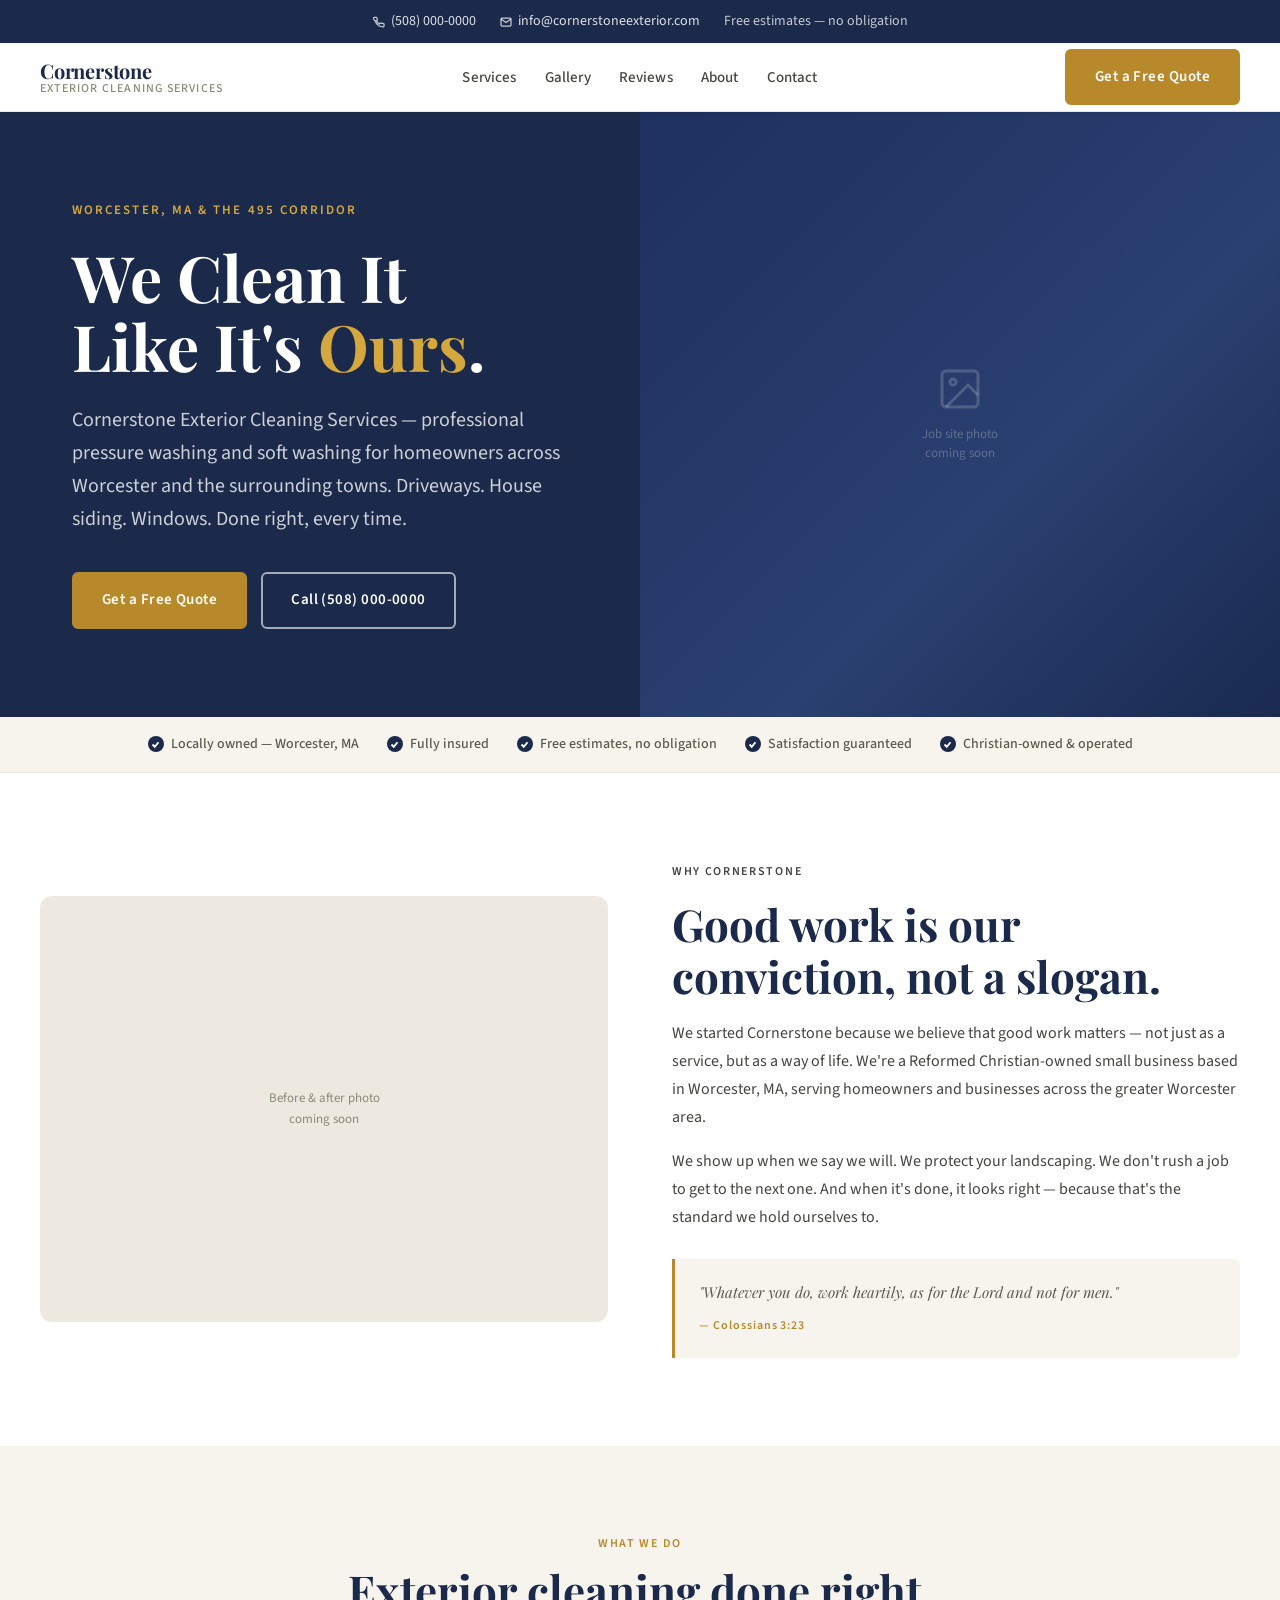
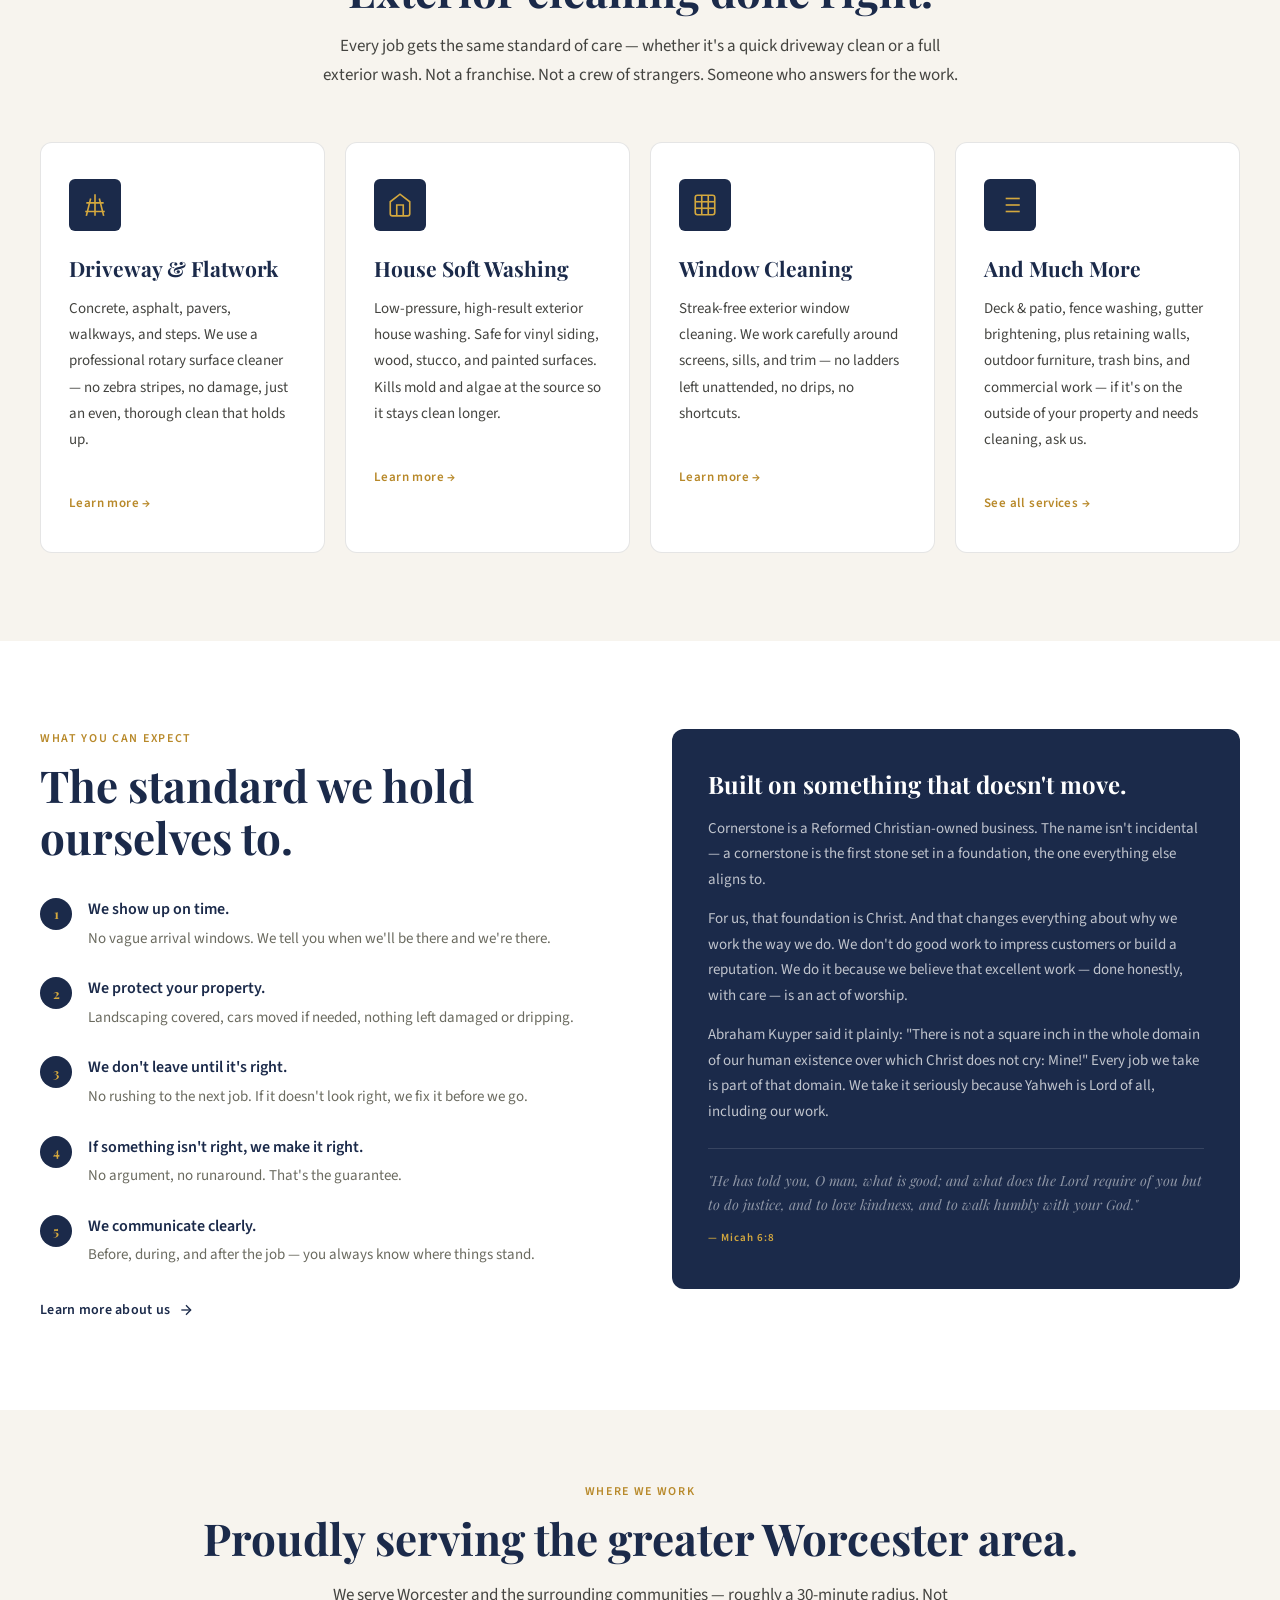
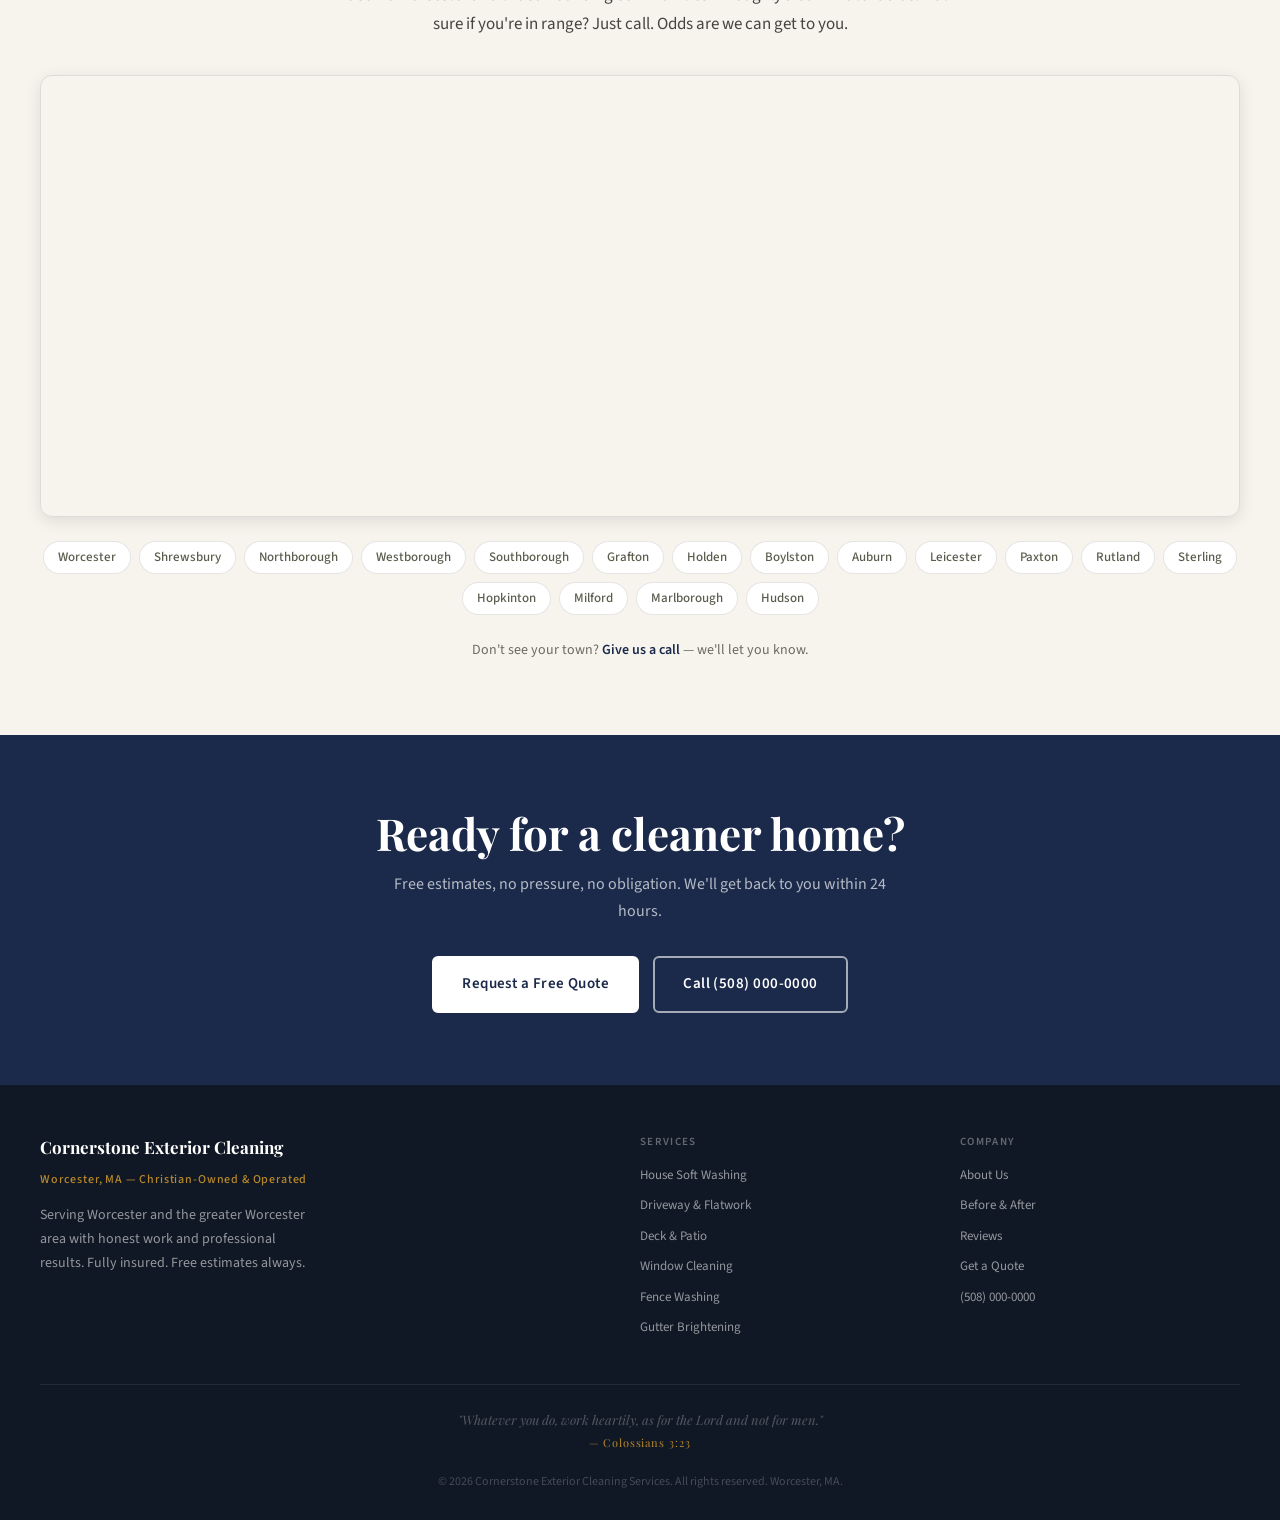
==== index.html @ 43bcd24e "Initial state" ====
<!DOCTYPE html>
<html lang="en">
<head>
  <meta charset="UTF-8" />
  <meta name="viewport" content="width=device-width, initial-scale=1.0" />
  <meta name="description" content="Cornerstone Exterior Cleaning Services — Professional pressure washing and soft washing in Worcester, MA and the greater Worcester area. Driveways, house siding, windows. Christian-owned. Free estimates." />
  <meta name="keywords" content="pressure washing Worcester MA, soft washing Shrewsbury, driveway cleaning Northborough, house washing Westborough, exterior cleaning Grafton, window washing Worcester" />
  <title>Cornerstone Exterior Cleaning Services | Worcester, MA</title>

  <link rel="preconnect" href="https://fonts.googleapis.com" />
  <link rel="preconnect" href="https://fonts.gstatic.com" crossorigin />
  <link href="https://fonts.googleapis.com/css2?family=Playfair+Display:wght@600;700&family=Source+Sans+3:wght@400;500;600&display=swap" rel="stylesheet" />

  <link rel="stylesheet" href="styles.css" />
</head>
<body>

  <!-- TOPBAR -->
  <div class="topbar">
    <div class="container">
      <div class="topbar-inner">
        <span>
          <svg width="12" height="12" viewBox="0 0 24 24" fill="none" stroke="currentColor" stroke-width="2.5" aria-hidden="true"><path d="M22 16.92v3a2 2 0 01-2.18 2 19.79 19.79 0 01-8.63-3.07A19.5 19.5 0 013.95 9.5 19.79 19.79 0 01.87 4.85 2 2 0 012.85 2.68l3-.02a2 2 0 012 1.72c.12.96.36 1.9.71 2.81a2 2 0 01-.45 2.11L6.91 9.5a16 16 0 006.29 6.29l1.18-1.18a2 2 0 012.11-.45c.91.35 1.85.59 2.81.71A2 2 0 0122 16.92z"/></svg>
          <a href="tel:+15080000000">(508) 000-0000</a>
        </span>
        <span>
          <svg width="12" height="12" viewBox="0 0 24 24" fill="none" stroke="currentColor" stroke-width="2.5" aria-hidden="true"><path d="M4 4h16c1.1 0 2 .9 2 2v12c0 1.1-.9 2-2 2H4c-1.1 0-2-.9-2-2V6c0-1.1.9-2 2-2z"/><polyline points="22,6 12,13 2,6"/></svg>
          <a href="mailto:info@cornerstoneexterior.com">info@cornerstoneexterior.com</a>
        </span>
        <span>Free estimates — no obligation</span>
      </div>
    </div>
  </div>

  <!-- NAV -->
  <nav aria-label="Main navigation">
    <div class="container">
      <div class="nav-inner">
        <a href="index.html" class="nav-logo" aria-label="Cornerstone Exterior Cleaning Services — Home">
          <span class="nav-logo-name">Cornerstone</span>
          <span class="nav-logo-sub">Exterior Cleaning Services</span>
        </a>
        <ul class="nav-links">
          <li><a href="services.html">Services</a></li>
          <li><a href="gallery.html">Gallery</a></li>
          <li><a href="testimonials.html">Reviews</a></li>
          <li><a href="about.html">About</a></li>
          <li><a href="contact.html">Contact</a></li>
        </ul>
        <a href="contact.html" class="btn btn-primary nav-cta">Get a Free Quote</a>
        <button class="hamburger" id="hamburger" aria-label="Open menu" aria-expanded="false">
          <span></span><span></span><span></span>
        </button>
      </div>
    </div>
    <div class="mobile-menu" id="mobileMenu" role="navigation" aria-label="Mobile menu">
      <a href="services.html">Services</a>
      <a href="gallery.html">Gallery</a>
      <a href="testimonials.html">Reviews</a>
      <a href="about.html">About</a>
      <a href="contact.html">Contact</a>
      <a href="contact.html" class="btn btn-primary">Get a Free Quote</a>
    </div>
  </nav>

  <!-- HERO -->
  <section class="hero" aria-label="Hero">
    <div class="hero-inner">

      <!-- LEFT: text -->
      <div class="hero-left">
        <div class="hero-content">
          <p class="hero-eyebrow">Worcester, MA &amp; the 495 Corridor</p>
          <h1 class="hero-title">
            We Clean It<br>Like It's <em>Ours</em>.
          </h1>
          <p class="hero-sub">
            Cornerstone Exterior Cleaning Services — professional pressure washing
            and soft washing for homeowners across Worcester and the surrounding towns.
            Driveways. House siding. Windows. Done right, every time.
          </p>
          <div class="hero-buttons">
            <a href="contact.html" class="btn btn-primary">Get a Free Quote</a>
            <a href="tel:+15080000000" class="btn btn-outline">Call (508) 000-0000</a>
          </div>
        </div>
      </div>

      <!-- RIGHT: photo placeholder -->
      <!-- TO ADD YOUR PHOTO: replace the div below with:
           <div class="hero-right">
             <img src="images/hero-driveway.jpg" alt="Clean driveway after pressure washing"
                  style="width:100%;height:100%;object-fit:cover;display:block;" />
           </div>
      -->
      <div class="hero-right" aria-hidden="true">
        <div class="hero-image-placeholder">
          <svg viewBox="0 0 24 24" aria-hidden="true">
            <rect x="3" y="3" width="18" height="18" rx="2"/>
            <circle cx="8.5" cy="8.5" r="1.5"/>
            <polyline points="21,15 16,10 5,21"/>
          </svg>
          <p>Job site photo<br>coming soon</p>
        </div>
      </div>

    </div>
  </section>

  <!-- TRUST BAR -->
  <div class="trust-bar" role="complementary" aria-label="Trust indicators">
    <div class="container">
      <ul class="trust-items" style="list-style:none;">
        <li class="trust-item">
          <span class="trust-check" aria-hidden="true"><svg viewBox="0 0 12 12"><polyline points="2,6 5,9 10,3"/></svg></span>
          Locally owned — Worcester, MA
        </li>
        <li class="trust-item">
          <span class="trust-check" aria-hidden="true"><svg viewBox="0 0 12 12"><polyline points="2,6 5,9 10,3"/></svg></span>
          Fully insured
        </li>
        <li class="trust-item">
          <span class="trust-check" aria-hidden="true"><svg viewBox="0 0 12 12"><polyline points="2,6 5,9 10,3"/></svg></span>
          Free estimates, no obligation
        </li>
        <li class="trust-item">
          <span class="trust-check" aria-hidden="true"><svg viewBox="0 0 12 12"><polyline points="2,6 5,9 10,3"/></svg></span>
          Satisfaction guaranteed
        </li>
        <li class="trust-item">
          <span class="trust-check" aria-hidden="true"><svg viewBox="0 0 12 12"><polyline points="2,6 5,9 10,3"/></svg></span>
          Christian-owned &amp; operated
        </li>
      </ul>
    </div>
  </div>

  <!-- INTRO -->
  <section class="intro" aria-labelledby="intro-heading">
    <div class="container">
      <div class="intro-grid">
        <div class="intro-image" aria-hidden="true">
          <p class="intro-image-placeholder">Before &amp; after photo<br>coming soon</p>
        </div>
        <div class="intro-text">
          <p class="section-label">Why Cornerstone</p>
          <h2 class="section-title" id="intro-heading">Good work is our conviction, not a slogan.</h2>
          <p>We started Cornerstone because we believe that good work matters — not just as a service, but as a way of life. We're a Reformed Christian-owned small business based in Worcester, MA, serving homeowners and businesses across the greater Worcester area.</p>
          <p>We show up when we say we will. We protect your landscaping. We don't rush a job to get to the next one. And when it's done, it looks right — because that's the standard we hold ourselves to.</p>
          <div class="intro-quote">
            <p>"Whatever you do, work heartily, as for the Lord and not for men."</p>
            <cite>— Colossians 3:23</cite>
          </div>
        </div>
      </div>
    </div>
  </section>

  <!-- SERVICES -->
  <section class="services" id="services" aria-labelledby="services-heading">
    <div class="container">
      <div class="services-header">
        <p class="section-label">What We Do</p>
        <h2 class="section-title" id="services-heading">Exterior cleaning done right.</h2>
        <p class="section-body">Every job gets the same standard of care — whether it's a quick driveway clean or a full exterior wash. Not a franchise. Not a crew of strangers. Someone who answers for the work.</p>
      </div>
      <div class="services-grid">

        <article class="service-card">
          <div class="service-icon" aria-hidden="true">
            <svg viewBox="0 0 24 24"><path d="M12 2L12 22M8 6l-4 16M16 6l4 16M4 10h16M3 18h18"/></svg>
          </div>
          <h3 class="service-name">Driveway &amp; Flatwork</h3>
          <p class="service-desc">Concrete, asphalt, pavers, walkways, and steps. We use a professional rotary surface cleaner — no zebra stripes, no damage, just an even, thorough clean that holds up.</p>
          <a href="services.html#flatwork" style="display:inline-block;margin-top:16px;font-size:13px;font-weight:600;color:var(--gold);letter-spacing:0.03em;">Learn more →</a>
        </article>

        <article class="service-card">
          <div class="service-icon" aria-hidden="true">
            <svg viewBox="0 0 24 24"><path d="M3 9l9-7 9 7v11a2 2 0 01-2 2H5a2 2 0 01-2-2z"/><polyline points="9,22 9,12 15,12 15,22"/></svg>
          </div>
          <h3 class="service-name">House Soft Washing</h3>
          <p class="service-desc">Low-pressure, high-result exterior house washing. Safe for vinyl siding, wood, stucco, and painted surfaces. Kills mold and algae at the source so it stays clean longer.</p>
          <a href="services.html#softwash" style="display:inline-block;margin-top:16px;font-size:13px;font-weight:600;color:var(--gold);letter-spacing:0.03em;">Learn more →</a>
        </article>

        <article class="service-card">
          <div class="service-icon" aria-hidden="true">
            <svg viewBox="0 0 24 24"><rect x="3" y="3" width="18" height="18" rx="2"/><line x1="3" y1="9" x2="21" y2="9"/><line x1="3" y1="15" x2="21" y2="15"/><line x1="9" y1="3" x2="9" y2="21"/><line x1="15" y1="3" x2="15" y2="21"/></svg>
          </div>
          <h3 class="service-name">Window Cleaning</h3>
          <p class="service-desc">Streak-free exterior window cleaning. We work carefully around screens, sills, and trim — no ladders left unattended, no drips, no shortcuts.</p>
          <a href="services.html#windows" style="display:inline-block;margin-top:16px;font-size:13px;font-weight:600;color:var(--gold);letter-spacing:0.03em;">Learn more →</a>
        </article>

        <article class="service-card">
          <div class="service-icon" aria-hidden="true">
            <svg viewBox="0 0 24 24"><line x1="8" y1="6" x2="21" y2="6"/><line x1="8" y1="12" x2="21" y2="12"/><line x1="8" y1="18" x2="21" y2="18"/><line x1="3" y1="6" x2="3.01" y2="6"/><line x1="3" y1="12" x2="3.01" y2="12"/><line x1="3" y1="18" x2="3.01" y2="18"/></svg>
          </div>
          <h3 class="service-name">And Much More</h3>
          <p class="service-desc">Deck &amp; patio, fence washing, gutter brightening, plus retaining walls, outdoor furniture, trash bins, and commercial work — if it's on the outside of your property and needs cleaning, ask us.</p>
          <a href="services.html" style="display:inline-block;margin-top:16px;font-size:13px;font-weight:600;color:var(--gold);letter-spacing:0.03em;">See all services →</a>
        </article>

      </div>
    </div>
  </section>

  <!-- WHY US -->
  <section class="why" aria-labelledby="why-heading">
    <div class="container">
      <div class="why-grid">
        <div>
          <p class="section-label">What You Can Expect</p>
          <h2 class="section-title" id="why-heading">The standard we hold ourselves to.</h2>
          <div class="why-points">
            <div class="why-point">
              <div class="why-num" aria-hidden="true">1</div>
              <div>
                <p class="why-point-title">We show up on time.</p>
                <p class="why-point-body">No vague arrival windows. We tell you when we'll be there and we're there.</p>
              </div>
            </div>
            <div class="why-point">
              <div class="why-num" aria-hidden="true">2</div>
              <div>
                <p class="why-point-title">We protect your property.</p>
                <p class="why-point-body">Landscaping covered, cars moved if needed, nothing left damaged or dripping.</p>
              </div>
            </div>
            <div class="why-point">
              <div class="why-num" aria-hidden="true">3</div>
              <div>
                <p class="why-point-title">We don't leave until it's right.</p>
                <p class="why-point-body">No rushing to the next job. If it doesn't look right, we fix it before we go.</p>
              </div>
            </div>
            <div class="why-point">
              <div class="why-num" aria-hidden="true">4</div>
              <div>
                <p class="why-point-title">If something isn't right, we make it right.</p>
                <p class="why-point-body">No argument, no runaround. That's the guarantee.</p>
              </div>
            </div>
            <div class="why-point">
              <div class="why-num" aria-hidden="true">5</div>
              <div>
                <p class="why-point-title">We communicate clearly.</p>
                <p class="why-point-body">Before, during, and after the job — you always know where things stand.</p>
              </div>
            </div>
          </div>
          <div class="why-cta">
            <a href="about.html">
              Learn more about us
              <svg viewBox="0 0 24 24" aria-hidden="true"><line x1="5" y1="12" x2="19" y2="12"/><polyline points="12 5 19 12 12 19"/></svg>
            </a>
          </div>
        </div>
        <div class="why-statement" role="complementary" aria-label="Our faith and values">
          <h3 class="why-statement-title">Built on something that doesn't move.</h3>
          <p>Cornerstone is a Reformed Christian-owned business. The name isn't incidental — a cornerstone is the first stone set in a foundation, the one everything else aligns to.</p>
          <p>For us, that foundation is Christ. And that changes everything about why we work the way we do. We don't do good work to impress customers or build a reputation. We do it because we believe that excellent work — done honestly, with care — is an act of worship.</p>
          <p>Abraham Kuyper said it plainly: "There is not a square inch in the whole domain of our human existence over which Christ does not cry: Mine!" Every job we take is part of that domain. We take it seriously because Yahweh is Lord of all, including our work.</p>
          <div class="why-statement-verse">
            <p>"He has told you, O man, what is good; and what does the Lord require of you but to do justice, and to love kindness, and to walk humbly with your God."</p>
            <cite>— Micah 6:8</cite>
          </div>
        </div>
      </div>
    </div>
  </section>

  <!-- SERVICE AREA -->
  <section class="area" aria-labelledby="area-heading">
    <div class="container">
      <p class="section-label">Where We Work</p>
      <h2 class="section-title" id="area-heading">Proudly serving the greater Worcester area.</h2>
      <p class="section-body" style="margin:0 auto 28px;text-align:center;">
        We serve Worcester and the surrounding communities — roughly a 30-minute radius.
        Not sure if you're in range? Just call. Odds are we can get to you.
      </p>

      <div class="area-map-wrap">
        <iframe
          title="Cornerstone Exterior Cleaning — Service Area"
          src="https://www.google.com/maps/embed?pb=!1m18!1m12!1m3!1d188442.23530491864!2d-71.97867!3d42.2700!2m3!1f0!2f0!3f0!3m2!1i1024!2i768!4f13.1!3m3!1m2!1s0x89e406b8e069c3c9%3A0x4044cbe29da3fa3e!2sWorcester%2C%20MA!5e0!3m2!1sen!2sus!4v1"
          allowfullscreen=""
          loading="lazy"
          referrerpolicy="no-referrer-when-downgrade"
          aria-label="Map showing Cornerstone service area around Worcester, MA">
        </iframe>
      </div>

      <div class="area-towns" role="list" aria-label="Towns served">
        <span class="area-town-pill" role="listitem">Worcester</span>
        <span class="area-town-pill" role="listitem">Shrewsbury</span>
        <span class="area-town-pill" role="listitem">Northborough</span>
        <span class="area-town-pill" role="listitem">Westborough</span>
        <span class="area-town-pill" role="listitem">Southborough</span>
        <span class="area-town-pill" role="listitem">Grafton</span>
        <span class="area-town-pill" role="listitem">Holden</span>
        <span class="area-town-pill" role="listitem">Boylston</span>
        <span class="area-town-pill" role="listitem">Auburn</span>
        <span class="area-town-pill" role="listitem">Leicester</span>
        <span class="area-town-pill" role="listitem">Paxton</span>
        <span class="area-town-pill" role="listitem">Rutland</span>
        <span class="area-town-pill" role="listitem">Sterling</span>
        <span class="area-town-pill" role="listitem">Hopkinton</span>
        <span class="area-town-pill" role="listitem">Milford</span>
        <span class="area-town-pill" role="listitem">Marlborough</span>
        <span class="area-town-pill" role="listitem">Hudson</span>
      </div>

      <p style="text-align:center;margin-top:24px;font-size:14px;color:var(--text-muted);">
        Don't see your town? <a href="tel:+15080000000" style="color:var(--navy);font-weight:600;">Give us a call</a> — we'll let you know.
      </p>
    </div>
  </section>

  <!-- CTA BANNER -->
  <section class="cta-banner" aria-labelledby="cta-heading">
    <div class="container">
      <div class="cta-inner">
        <h2 class="section-title" id="cta-heading">Ready for a cleaner home?</h2>
        <p>Free estimates, no pressure, no obligation. We'll get back to you within 24 hours.</p>
        <div class="cta-buttons">
          <a href="contact.html" class="btn btn-white">Request a Free Quote</a>
          <a href="tel:+15080000000" class="btn btn-outline">Call (508) 000-0000</a>
        </div>
      </div>
    </div>
  </section>

  <!-- FOOTER -->
  <footer>
    <div class="container">
      <div class="footer-grid">
        <div class="footer-brand">
          <p class="footer-brand-name">Cornerstone Exterior Cleaning</p>
          <p class="footer-brand-tagline">Worcester, MA — Christian-Owned &amp; Operated</p>
          <p>Serving Worcester and the greater Worcester area with honest work and professional results. Fully insured. Free estimates always.</p>
        </div>
        <div class="footer-col">
          <h4>Services</h4>
          <a href="services.html#softwash">House Soft Washing</a>
          <a href="services.html#flatwork">Driveway &amp; Flatwork</a>
          <a href="services.html#deckpatio">Deck &amp; Patio</a>
          <a href="services.html#windows">Window Cleaning</a>
          <a href="services.html#fences">Fence Washing</a>
          <a href="services.html#gutters">Gutter Brightening</a>
        </div>
        <div class="footer-col">
          <h4>Company</h4>
          <a href="about.html">About Us</a>
          <a href="gallery.html">Before &amp; After</a>
          <a href="testimonials.html">Reviews</a>
          <a href="contact.html">Get a Quote</a>
          <a href="tel:+15080000000">(508) 000-0000</a>
        </div>
      </div>
      <div class="footer-verse">
        "Whatever you do, work heartily, as for the Lord and not for men."
        <cite>— Colossians 3:23</cite>
      </div>
      <p class="footer-bottom">© 2026 Cornerstone Exterior Cleaning Services. All rights reserved. Worcester, MA.</p>
    </div>
  </footer>

  <script>
    const hamburger = document.getElementById('hamburger');
    const mobileMenu = document.getElementById('mobileMenu');
    hamburger.addEventListener('click', () => {
      const isOpen = mobileMenu.classList.toggle('open');
      hamburger.setAttribute('aria-expanded', isOpen);
    });
    document.querySelectorAll('.mobile-menu a').forEach(link => {
      link.addEventListener('click', () => {
        mobileMenu.classList.remove('open');
        hamburger.setAttribute('aria-expanded', 'false');
      });
    });
  </script>

</body>
</html>
---- styles.css ----
*, *::before, *::after { box-sizing: border-box; margin: 0; padding: 0; }

    :root {
      --navy:       #1B2A4A;
      --navy-light: #243559;
      --stone:      #5C5C4E;
      --stone-light:#8A8A78;
      --cream:      #F7F4EE;
      --cream-dark: #EDE9E0;
      --gold:       #B8892A;
      --gold-light: #D4A83E;
      --white:      #FFFFFF;
      --text-dark:  #1A1A1A;
      --text-mid:   #444440;
      --text-muted: #6B6B60;
      --border:     rgba(0,0,0,0.10);
      --radius:     6px;
      --radius-lg:  12px;
      --shadow-sm:  0 1px 3px rgba(0,0,0,0.08);
      --shadow-md:  0 4px 16px rgba(0,0,0,0.10);
      --font-display: 'Playfair Display', Georgia, serif;
      --font-body:    'Source Sans 3', system-ui, sans-serif;
    }

    html { scroll-behavior: smooth; }

    body {
      font-family: var(--font-body);
      font-size: 16px;
      line-height: 1.65;
      color: var(--text-dark);
      background: var(--white);
    }

    img { display: block; max-width: 100%; }
    a { color: inherit; text-decoration: none; }

    /* ── UTILITY ─────────────────────────────────── */
    .container {
      width: 100%;
      max-width: 1280px;
      margin: 0 auto;
      padding: 0 40px;
    }

    .btn {
      display: inline-block;
      padding: 14px 28px;
      font-family: var(--font-body);
      font-size: 15px;
      font-weight: 600;
      letter-spacing: 0.03em;
      border-radius: var(--radius);
      cursor: pointer;
      transition: background 0.2s, color 0.2s, transform 0.15s;
      border: 2px solid transparent;
      text-align: center;
    }
    .btn:active { transform: scale(0.98); }

    .btn-primary {
      background: var(--gold);
      color: var(--white);
      border-color: var(--gold);
    }
    .btn-primary:hover { background: var(--gold-light); border-color: var(--gold-light); }

    .btn-outline {
      background: transparent;
      color: var(--white);
      border-color: rgba(255,255,255,0.6);
    }
    .btn-outline:hover { background: rgba(255,255,255,0.12); border-color: var(--white); }

    .section-label {
      font-size: 12px;
      font-weight: 600;
      letter-spacing: 0.14em;
      text-transform: uppercase;
      color: var(--gold);
      margin-bottom: 10px;
    }

    .section-title {
      font-family: var(--font-display);
      font-size: clamp(30px, 4vw, 44px);
      font-weight: 700;
      color: var(--navy);
      line-height: 1.2;
      margin-bottom: 16px;
    }

    .section-body {
      font-size: 17px;
      color: var(--text-mid);
      line-height: 1.7;
      max-width: 640px;
    }

    /* ── TOPBAR ──────────────────────────────────── */
    .topbar {
      background: var(--navy);
      color: rgba(255,255,255,0.75);
      font-size: 14px;
      padding: 10px 0;
      text-align: center;
    }
    .topbar a { color: rgba(255,255,255,0.85); }
    .topbar a:hover { color: var(--white); }
    .topbar-inner {
      display: flex;
      justify-content: center;
      gap: 24px;
      flex-wrap: wrap;
      align-items: center;
    }
    .topbar-inner span { display: flex; align-items: center; gap: 6px; }

    /* ── NAV ─────────────────────────────────────── */
    nav {
      position: sticky;
      top: 0;
      z-index: 100;
      background: var(--white);
      border-bottom: 1px solid var(--border);
      box-shadow: var(--shadow-sm);
    }
    .nav-inner {
      display: flex;
      align-items: center;
      justify-content: space-between;
      height: 68px;
    }
    .nav-logo {
      display: flex;
      flex-direction: column;
      line-height: 1.1;
    }
    .nav-logo-name {
      font-family: var(--font-display);
      font-size: 20px;
      font-weight: 700;
      color: var(--navy);
      letter-spacing: -0.01em;
    }
    .nav-logo-sub {
      font-size: 12px;
      letter-spacing: 0.10em;
      text-transform: uppercase;
      color: var(--stone-light);
      font-weight: 500;
    }
    .nav-links {
      display: flex;
      align-items: center;
      gap: 28px;
      list-style: none;
    }
    .nav-links a {
      font-size: 15px;
      font-weight: 500;
      color: var(--text-mid);
      transition: color 0.15s;
      letter-spacing: 0.01em;
    }
    .nav-links a:hover { color: var(--navy); }
    .nav-cta { margin-left: 8px; }

    .hamburger {
      display: none;
      flex-direction: column;
      gap: 5px;
      background: none;
      border: none;
      cursor: pointer;
      padding: 4px;
    }
    .hamburger span {
      display: block;
      width: 24px;
      height: 2px;
      background: var(--navy);
      border-radius: 2px;
      transition: all 0.25s;
    }

    .mobile-menu {
      display: none;
      flex-direction: column;
      background: var(--white);
      border-top: 1px solid var(--border);
      padding: 16px 24px 20px;
      gap: 2px;
    }
    .mobile-menu a {
      font-size: 15px;
      font-weight: 500;
      color: var(--text-mid);
      padding: 10px 0;
      border-bottom: 1px solid var(--cream-dark);
    }
    .mobile-menu a:last-child { border-bottom: none; }
    .mobile-menu .btn { margin-top: 12px; width: 100%; }
    .mobile-menu.open { display: flex; }

    /* ── HERO ────────────────────────────────────── */
    .hero {
      background: var(--navy);
      overflow: hidden;
    }

    .hero-inner {
      display: grid;
      grid-template-columns: 1fr 1fr;
      min-height: 560px;
      align-items: stretch;
    }

    /* Left column — text pushed toward the center split,
       max-width caps line length so it doesn't sprawl */
    .hero-left {
      display: flex;
      align-items: center;
      justify-content: flex-end;
    }

    .hero-content {
      width: 100%;
      max-width: 560px;
      padding: 72px 48px 72px 24px;
    }

    .hero-eyebrow {
      font-size: 13px;
      font-weight: 600;
      letter-spacing: 0.16em;
      text-transform: uppercase;
      color: var(--gold-light);
      margin-bottom: 20px;
    }

    .hero-title {
      font-family: var(--font-display);
      font-size: clamp(40px, 5vw, 72px);
      font-weight: 700;
      color: var(--white);
      line-height: 1.08;
      margin-bottom: 24px;
    }

    .hero-title em {
      font-style: normal;
      color: var(--gold-light);
    }

    .hero-sub {
      font-size: clamp(16px, 1.8vw, 20px);
      color: rgba(255,255,255,0.78);
      line-height: 1.65;
      max-width: 520px;
      margin-bottom: 36px;
    }

    .hero-buttons {
      display: flex;
      gap: 14px;
      flex-wrap: wrap;
    }

    /* RIGHT SIDE — photo placeholder */
    .hero-right {
      position: relative;
      overflow: hidden;
      background: #1e3060;
      /* swap for a real photo by replacing background with an <img> tag */
    }

    .hero-image-placeholder {
      position: absolute;
      inset: 0;
      display: flex;
      flex-direction: column;
      align-items: center;
      justify-content: center;
      gap: 12px;
      background: linear-gradient(135deg, #1e3060 0%, #2a4070 60%, #1a2a50 100%);
      background-image:
        linear-gradient(135deg, #1e3060 0%, #2a4070 60%, #1a2a50 100%),
        repeating-linear-gradient(
          45deg,
          rgba(255,255,255,0.012) 0px,
          rgba(255,255,255,0.012) 1px,
          transparent 1px,
          transparent 50px
        );
    }

    .hero-image-placeholder svg {
      width: 48px;
      height: 48px;
      stroke: rgba(255,255,255,0.18);
      stroke-width: 1.5;
      fill: none;
    }

    .hero-image-placeholder p {
      font-size: 13px;
      color: rgba(255,255,255,0.25);
      text-align: center;
      line-height: 1.5;
    }

    /* TO ADD YOUR PHOTO — replace .hero-right contents with:
       <img src="images/hero-driveway.jpg" alt="Clean driveway after pressure washing"
            style="width:100%;height:100%;object-fit:cover;display:block;" />
    */

    /* ── TRUST BAR ───────────────────────────────── */
    .trust-bar {
      background: var(--cream);
      border-bottom: 1px solid var(--cream-dark);
      padding: 16px 0;
    }
    .trust-items {
      display: flex;
      justify-content: center;
      flex-wrap: wrap;
      gap: 8px 28px;
    }
    .trust-item {
      display: flex;
      align-items: center;
      gap: 7px;
      font-size: 14px;
      font-weight: 500;
      color: var(--stone);
    }
    .trust-check {
      width: 16px;
      height: 16px;
      background: var(--navy);
      border-radius: 50%;
      display: flex;
      align-items: center;
      justify-content: center;
      flex-shrink: 0;
    }
    .trust-check svg {
      width: 9px;
      height: 9px;
      stroke: var(--white);
      stroke-width: 2.5;
      fill: none;
    }

    /* ── INTRO ───────────────────────────────────── */
    .intro {
      padding: 88px 0;
      background: var(--white);
    }
    .intro-grid {
      display: grid;
      grid-template-columns: 1fr 1fr;
      gap: 64px;
      align-items: center;
    }
    .intro-image {
      background: var(--cream-dark);
      border-radius: var(--radius-lg);
      aspect-ratio: 4/3;
      overflow: hidden;
      display: flex;
      align-items: center;
      justify-content: center;
    }
    .intro-image-placeholder {
      color: var(--stone-light);
      font-size: 13px;
      text-align: center;
      padding: 24px;
    }
    .intro-text p {
      color: var(--text-mid);
      line-height: 1.75;
      margin-bottom: 16px;
    }
    .intro-text p:last-child { margin-bottom: 0; }
    .intro-quote {
      margin-top: 28px;
      padding: 20px 24px;
      background: var(--cream);
      border-left: 3px solid var(--gold);
      border-radius: 0 var(--radius) var(--radius) 0;
    }
    .intro-quote p {
      font-family: var(--font-display);
      font-size: 15px;
      font-style: italic;
      color: var(--stone);
      margin-bottom: 6px !important;
    }
    .intro-quote cite {
      font-size: 12px;
      font-style: normal;
      letter-spacing: 0.08em;
      color: var(--gold);
      font-weight: 600;
    }

    /* ── SERVICES ────────────────────────────────── */
    .services {
      padding: 88px 0;
      background: var(--cream);
    }
    .services-header {
      text-align: center;
      margin-bottom: 52px;
    }
    .services-header .section-body {
      margin: 0 auto;
      text-align: center;
    }
    .services-grid {
      display: grid;
      grid-template-columns: repeat(4, 1fr);
      gap: 20px;
    }
    .service-card {
      background: var(--white);
      border-radius: var(--radius-lg);
      padding: 36px 28px;
      border: 1px solid var(--border);
      transition: box-shadow 0.2s, transform 0.2s;
    }
    .service-card:hover {
      box-shadow: var(--shadow-md);
      transform: translateY(-3px);
    }
    .service-icon {
      width: 52px;
      height: 52px;
      background: var(--navy);
      border-radius: var(--radius);
      display: flex;
      align-items: center;
      justify-content: center;
      margin-bottom: 20px;
    }
    .service-icon svg {
      width: 26px;
      height: 26px;
      stroke: var(--gold-light);
      stroke-width: 1.5;
      fill: none;
    }
    .service-name {
      font-family: var(--font-display);
      font-size: 21px;
      font-weight: 700;
      color: var(--navy);
      margin-bottom: 10px;
    }
    .service-desc {
      font-size: 15px;
      color: var(--text-muted);
      line-height: 1.7;
    }

    /* ── WHY US ──────────────────────────────────── */
    .why {
      padding: 88px 0;
      background: var(--white);
    }
    .why-grid {
      display: grid;
      grid-template-columns: 1fr 1fr;
      gap: 64px;
      align-items: start;
    }
    .why-points {
      display: flex;
      flex-direction: column;
      gap: 24px;
      margin-top: 32px;
    }
    .why-point {
      display: flex;
      gap: 16px;
      align-items: flex-start;
    }
    .why-num {
      flex-shrink: 0;
      width: 32px;
      height: 32px;
      background: var(--navy);
      color: var(--gold-light);
      border-radius: 50%;
      display: flex;
      align-items: center;
      justify-content: center;
      font-size: 13px;
      font-weight: 700;
      font-family: var(--font-display);
      margin-top: 2px;
    }
    .why-point-title {
      font-weight: 600;
      color: var(--navy);
      margin-bottom: 4px;
      font-size: 16px;
    }
    .why-point-body {
      font-size: 15px;
      color: var(--text-muted);
      line-height: 1.65;
    }
    .why-statement {
      background: var(--navy);
      border-radius: var(--radius-lg);
      padding: 40px 36px;
      color: var(--white);
    }
    .why-statement-title {
      font-family: var(--font-display);
      font-size: 24px;
      font-weight: 700;
      color: var(--white);
      margin-bottom: 16px;
      line-height: 1.3;
    }
    .why-statement p {
      font-size: 15px;
      color: rgba(255,255,255,0.72);
      line-height: 1.7;
      margin-bottom: 14px;
    }
    .why-statement p:last-child { margin-bottom: 0; }
    .why-statement-verse {
      margin-top: 24px;
      padding-top: 20px;
      border-top: 1px solid rgba(255,255,255,0.12);
    }
    .why-statement-verse p {
      font-family: var(--font-display);
      font-style: italic;
      font-size: 14px;
      color: rgba(255,255,255,0.50);
      margin-bottom: 6px;
    }
    .why-statement-verse cite {
      font-size: 11px;
      letter-spacing: 0.09em;
      font-style: normal;
      color: var(--gold-light);
      font-weight: 600;
    }

    /* ── SERVICE AREA ────────────────────────────── */
    .area {
      padding: 72px 0;
      background: var(--cream);
      text-align: center;
    }
    .area-map-wrap {
      margin-top: 36px;
      border-radius: var(--radius-lg);
      overflow: hidden;
      box-shadow: var(--shadow-md);
      border: 1px solid var(--border);
      line-height: 0; /* removes gap below iframe */
    }
    .area-map-wrap iframe {
      width: 100%;
      height: 440px;
      border: none;
      display: block;
    }
    .area-towns {
      margin-top: 24px;
      display: flex;
      flex-wrap: wrap;
      gap: 8px;
      justify-content: center;
    }
    .area-town-pill {
      background: var(--white);
      border: 1px solid var(--border);
      border-radius: 20px;
      padding: 5px 14px;
      font-size: 13px;
      color: var(--stone);
      font-weight: 500;
    }

    /* ── CTA BANNER ──────────────────────────────── */
    .cta-banner {
      background: var(--navy);
      padding: 72px 0;
    }
    .cta-inner {
      text-align: center;
    }
    .cta-inner .section-title { color: var(--white); margin-bottom: 12px; }
    .cta-inner p {
      color: rgba(255,255,255,0.68);
      font-size: 16px;
      margin-bottom: 32px;
      max-width: 520px;
      margin-left: auto;
      margin-right: auto;
    }
    .cta-buttons {
      display: flex;
      gap: 14px;
      justify-content: center;
      flex-wrap: wrap;
    }
    .btn-white {
      background: var(--white);
      color: var(--navy);
      border-color: var(--white);
      font-weight: 600;
    }
    .btn-white:hover { background: var(--cream); border-color: var(--cream); }
    .btn-navy { background: var(--navy); color: var(--white); border-color: var(--navy); }
    .btn-navy:hover { background: var(--navy-light); border-color: var(--navy-light); }

    /* ── FOOTER ──────────────────────────────────── */
    footer {
      background: #111825;
      color: rgba(255,255,255,0.55);
      padding: 48px 0 28px;
      font-size: 14px;
    }
    .footer-grid {
      display: grid;
      grid-template-columns: 2fr 1fr 1fr;
      gap: 40px;
      padding-bottom: 36px;
      border-bottom: 1px solid rgba(255,255,255,0.08);
    }
    .footer-brand-name {
      font-family: var(--font-display);
      font-size: 17px;
      font-weight: 700;
      color: var(--white);
      margin-bottom: 8px;
    }
    .footer-brand-tagline {
      font-size: 12px;
      letter-spacing: 0.07em;
      color: var(--gold);
      font-weight: 500;
      margin-bottom: 14px;
    }
    .footer-brand p {
      line-height: 1.7;
      max-width: 280px;
    }
    .footer-col h4 {
      font-size: 11px;
      letter-spacing: 0.12em;
      text-transform: uppercase;
      color: rgba(255,255,255,0.35);
      font-weight: 600;
      margin-bottom: 14px;
    }
    .footer-col a {
      display: block;
      color: rgba(255,255,255,0.55);
      margin-bottom: 9px;
      font-size: 13px;
      transition: color 0.15s;
    }
    .footer-col a:hover { color: var(--white); }
    .footer-verse {
      text-align: center;
      padding-top: 24px;
      font-family: var(--font-display);
      font-style: italic;
      color: rgba(255,255,255,0.28);
      font-size: 13px;
    }
    .footer-verse cite {
      display: block;
      font-style: normal;
      font-size: 11px;
      letter-spacing: 0.09em;
      color: var(--gold);
      margin-top: 4px;
    }
    .footer-bottom {
      margin-top: 20px;
      text-align: center;
      font-size: 12px;
      color: rgba(255,255,255,0.22);
    }

    /* ── RESPONSIVE ──────────────────────────────── */

    /* ── Large desktop (1200px+) ── */
    @media (min-width: 1200px) {
      .hero-content { padding: 88px 64px 88px 32px; max-width: 600px; }
    }

    /* ── Small desktop / tablet landscape (1024px and below) ── */
    @media (max-width: 1024px) {
      .hero-inner { grid-template-columns: 55% 45%; }
      .hero-content { padding: 64px 40px 64px 20px; }

      /* Reduce heavy section padding slightly */
      .intro, .services, .why { padding: 72px 0; }
      .area, .cta-banner { padding: 60px 0; }

      /* Why grid gap tightens */
      .why-grid { gap: 48px; }
    }

    /* ── Tablet portrait (900px and below) ── */
    @media (max-width: 900px) {
      /* Hero stacks */
      .hero-inner {
        grid-template-columns: 1fr;
        min-height: auto;
      }
      .hero-left {
        order: 1;
        justify-content: flex-start;
      }
      .hero-content {
        padding: 56px 24px 40px;
        max-width: 100%;
      }
      .hero-right {
        order: 2;
        height: 260px;
        min-height: unset;
      }

      /* Section padding steps down */
      .intro, .services, .why { padding: 60px 0; }
      .area, .cta-banner { padding: 52px 0; }
      footer { padding: 40px 0 24px; }

      /* Grids collapse to single column */
      .intro-grid { grid-template-columns: 1fr; gap: 32px; }
      .why-grid   { grid-template-columns: 1fr; gap: 32px; }

      /* Services go 2-col */
      .services-grid { grid-template-columns: 1fr 1fr; gap: 16px; }
      .service-card  { padding: 28px 22px; }

      /* Footer 2-col */
      .footer-grid { grid-template-columns: 1fr 1fr; gap: 28px; }
      .footer-brand p { max-width: 100%; }

      /* Why statement flows naturally stacked */
      .why-statement { padding: 32px 28px; }
    }

    /* ── Mobile (640px and below) ── */
    @media (max-width: 640px) {
      /* Nav collapses to hamburger */
      .nav-links, .nav-cta { display: none; }
      .hamburger { display: flex; }

      /* Topbar compresses */
      .topbar-inner { gap: 10px; font-size: 13px; }

      /* Hero */
      .hero-right { height: 200px; }
      .hero-title { font-size: clamp(30px, 8vw, 42px); }
      .hero-buttons { flex-direction: column; }
      .hero-buttons .btn { width: 100%; text-align: center; }

      /* Trust bar — stack to 2 per row */
      .trust-items { gap: 8px 16px; }
      .trust-item  { font-size: 12px; }

      /* Section padding tight on mobile */
      .intro, .services, .why { padding: 48px 0; }
      .area, .cta-banner { padding: 44px 0; }
      footer { padding: 36px 0 20px; }

      /* Intro image hidden (no photo yet, saves space) */
      .intro-image { display: none; }

      /* Services single column */
      .services-grid { grid-template-columns: 1fr; gap: 14px; }
      .service-card  { padding: 24px 20px; }
      .services-header { margin-bottom: 36px; }

      /* Why section */
      .why-points { gap: 20px; margin-top: 24px; }
      .why-statement { padding: 28px 22px; }
      .why-statement-title { font-size: 20px; }

      /* Area map shorter on mobile */
      .area-map-wrap iframe { height: 280px; }
      .area-town-pill { font-size: 12px; padding: 4px 12px; }

      /* CTA */
      .cta-buttons { flex-direction: column; align-items: center; }
      .cta-buttons .btn { width: 100%; max-width: 320px; text-align: center; }

      /* Footer single column */
      .footer-grid { grid-template-columns: 1fr; gap: 28px; }
      .footer-brand p { max-width: 100%; }
      .footer-grid .footer-col:last-child { padding-bottom: 0; }
    }

    /* ── Small mobile (400px and below) ── */
    @media (max-width: 400px) {
      .container { padding: 0 16px; }
      .hero-content { padding: 44px 16px 32px; }
      .hero-title { font-size: 30px; }
      .btn { padding: 12px 20px; font-size: 14px; }
      .topbar-inner span:last-child { display: none; }
    }

    /* ════════════════════════════════════════════════
       SHARED — interior page components
       ════════════════════════════════════════════════ */

    /* Active nav state */
    .nav-links a.active { color: var(--navy); font-weight: 600; border-bottom: 2px solid var(--gold); padding-bottom: 3px; }

    /* ── PAGE HEADER (interior pages) ── */
    .page-header {
      background: var(--navy);
      padding: 76px 0 64px;
      position: relative;
      overflow: hidden;
    }
    .page-header::after {
      content: '';
      position: absolute;
      bottom: 0; left: 0; right: 0;
      height: 3px;
      background: linear-gradient(90deg, var(--gold) 0%, var(--gold-light) 50%, var(--gold) 100%);
    }
    .page-header-eyebrow { font-size: 11px; font-weight: 600; letter-spacing: 0.16em; text-transform: uppercase; color: var(--gold-light); margin-bottom: 14px; }
    .page-header h1 { font-family: var(--font-display); font-size: clamp(30px, 4.5vw, 46px); font-weight: 700; color: var(--white); line-height: 1.14; margin-bottom: 18px; max-width: 680px; }
    .page-header p { font-size: 17px; color: rgba(255,255,255,0.72); line-height: 1.7; max-width: 600px; }

    /* ── BREADCRUMB ── */
    .breadcrumb { background: var(--cream); border-bottom: 1px solid var(--cream-dark); padding: 11px 0; }
    .breadcrumb-inner { display: flex; align-items: center; gap: 8px; font-size: 13px; color: var(--text-muted); }
    .breadcrumb-inner a { color: var(--navy); font-weight: 500; }
    .breadcrumb-inner a:hover { color: var(--gold); }
    .breadcrumb-sep { color: var(--stone-light); }

    /* ── "ABOUT ME" LINK under What You Can Expect ── */
    .why-cta { margin-top: 28px; }
    .why-cta a {
      display: inline-flex; align-items: center; gap: 8px;
      font-size: 14px; font-weight: 600; color: var(--navy);
      letter-spacing: 0.02em; transition: gap 0.2s, color 0.2s;
    }
    .why-cta a:hover { gap: 12px; color: var(--gold); }
    .why-cta svg { width: 16px; height: 16px; stroke: currentColor; stroke-width: 2; fill: none; }

    /* ── SERVICE BLOCKS (services page) ── */
    .services-list { padding: 80px 0; }
    .service-block {
      display: grid;
      grid-template-columns: 1fr 1fr;
      gap: 60px;
      align-items: start;
      padding: 60px 0;
      border-bottom: 1px solid var(--cream-dark);
    }
    .service-block:first-child { padding-top: 0; }
    .service-block:last-child { border-bottom: none; }
    .service-block.reversed { direction: rtl; }
    .service-block.reversed > * { direction: ltr; }

    .service-photo {
      border-radius: var(--radius-lg);
      overflow: hidden;
      background: var(--cream-dark);
      aspect-ratio: 4/3;
      position: relative;
      position: sticky;
      top: 90px;
    }
    .service-photo img { width: 100%; height: 100%; object-fit: cover; }
    .service-photo-placeholder {
      position: absolute; inset: 0;
      display: flex; flex-direction: column;
      align-items: center; justify-content: center;
      gap: 12px; padding: 24px; text-align: center;
    }
    .service-photo-placeholder svg { width: 42px; height: 42px; stroke: var(--stone-light); stroke-width: 1.4; fill: none; }
    .service-photo-placeholder p { font-size: 13px; color: var(--stone-light); line-height: 1.5; }
    .photo-badge {
      position: absolute; top: 16px; left: 16px;
      background: var(--navy); color: var(--gold-light);
      font-size: 11px; font-weight: 600; letter-spacing: 0.10em;
      text-transform: uppercase; padding: 6px 13px;
      border-radius: 999px;
    }

    .service-content { display: flex; flex-direction: column; }
    .service-number { font-size: 11px; font-weight: 600; letter-spacing: 0.14em; text-transform: uppercase; color: var(--gold); margin-bottom: 8px; }
    .service-title { font-family: var(--font-display); font-size: clamp(23px, 3vw, 31px); font-weight: 700; color: var(--navy); line-height: 1.18; margin-bottom: 16px; }
    .service-desc { font-size: 15px; color: var(--text-mid); line-height: 1.75; margin-bottom: 24px; }
    .service-desc p + p { margin-top: 12px; }

    .service-includes { margin-bottom: 24px; }
    .service-includes-title { font-size: 12px; font-weight: 600; letter-spacing: 0.10em; text-transform: uppercase; color: var(--stone); margin-bottom: 12px; }
    .service-includes ul { list-style: none; display: flex; flex-direction: column; gap: 9px; }
    .service-includes li { display: flex; align-items: flex-start; gap: 11px; font-size: 14.5px; color: var(--text-mid); line-height: 1.5; }
    .service-includes li::before {
      content: '';
      flex-shrink: 0;
      width: 19px; height: 19px;
      margin-top: 1px;
      background-color: var(--navy);
      border-radius: 50%;
      background-image: url("data:image/svg+xml,%3Csvg viewBox='0 0 12 12' xmlns='http://www.w3.org/2000/svg'%3E%3Cpolyline points='2,6 5,9 10,3' stroke='%23D4A83E' stroke-width='2' fill='none' stroke-linecap='round' stroke-linejoin='round'/%3E%3C/svg%3E");
      background-repeat: no-repeat;
      background-position: center;
      background-size: 11px;
    }

    .service-pricing {
      background: var(--cream);
      border-left: 3px solid var(--gold);
      border-radius: 0 var(--radius) var(--radius) 0;
      padding: 16px 20px;
      margin-bottom: 24px;
    }
    .service-pricing-amount { font-family: var(--font-display); font-size: 20px; font-weight: 700; color: var(--navy); }
    .service-pricing-note { font-size: 13px; color: var(--text-muted); margin-top: 3px; line-height: 1.55; }

    .service-cta { display: flex; align-items: center; gap: 16px; flex-wrap: wrap; }
    .service-cta-call { font-size: 14px; font-weight: 600; color: var(--navy); }
    .service-cta-call:hover { color: var(--gold); }

    /* ── BUNDLE ── */
    .bundle {
      background: var(--navy);
      border-radius: var(--radius-lg);
      padding: 48px;
      margin: 0 0 0;
      display: grid;
      grid-template-columns: 1fr auto;
      gap: 36px;
      align-items: center;
    }
    .bundle-label { font-size: 11px; font-weight: 600; letter-spacing: 0.14em; text-transform: uppercase; color: var(--gold-light); margin-bottom: 10px; }
    .bundle-title { font-family: var(--font-display); font-size: clamp(22px, 3vw, 30px); font-weight: 700; color: var(--white); margin-bottom: 12px; line-height: 1.2; }
    .bundle-desc { font-size: 15px; color: rgba(255,255,255,0.70); line-height: 1.7; max-width: 580px; }
    .bundle-actions { display: flex; flex-direction: column; gap: 10px; align-items: stretch; white-space: nowrap; }
    .bundle-section { padding: 0 0 80px; }

    /* ── ALSO AVAILABLE ── */
    .also-available { background: var(--cream); padding: 76px 0; }
    .also-header { text-align: center; margin-bottom: 44px; }
    .also-header .section-body { margin: 0 auto; text-align: center; }
    .also-grid { display: grid; grid-template-columns: repeat(3, 1fr); gap: 16px; }
    .also-card {
      background: var(--white);
      border: 1px solid var(--border);
      border-radius: var(--radius-lg);
      padding: 26px 24px;
      transition: box-shadow 0.2s, transform 0.2s;
    }
    .also-card:hover { box-shadow: var(--shadow-md); transform: translateY(-2px); }
    .also-icon { width: 42px; height: 42px; background: var(--cream-dark); border-radius: var(--radius); display: flex; align-items: center; justify-content: center; margin-bottom: 15px; }
    .also-icon svg { width: 21px; height: 21px; stroke: var(--navy); stroke-width: 1.5; fill: none; }
    .also-name { font-weight: 600; color: var(--navy); font-size: 15px; margin-bottom: 6px; }
    .also-desc { font-size: 13px; color: var(--text-muted); line-height: 1.6; }

    /* ── ABOUT PAGE ── */
    .about-intro { padding: 80px 0; }
    .about-intro-grid { display: grid; grid-template-columns: 1.3fr 1fr; gap: 64px; align-items: start; }
    .about-lead { font-family: var(--font-display); font-size: clamp(22px, 3vw, 28px); font-weight: 700; color: var(--navy); line-height: 1.35; margin-bottom: 24px; }
    .about-body p { color: var(--text-mid); line-height: 1.8; margin-bottom: 16px; }
    .about-body p:last-child { margin-bottom: 0; }
    .about-verse {
      background: var(--cream); border-left: 3px solid var(--gold);
      border-radius: 0 var(--radius) var(--radius) 0;
      padding: 20px 24px; margin: 28px 0;
    }
    .about-verse p { font-family: var(--font-display); font-style: italic; font-size: 16px; color: var(--stone); margin-bottom: 6px !important; line-height: 1.6; }
    .about-verse cite { font-size: 12px; font-style: normal; letter-spacing: 0.08em; color: var(--gold); font-weight: 600; }
    .about-photo {
      background: var(--cream-dark); border-radius: var(--radius-lg);
      aspect-ratio: 3/4; overflow: hidden; position: relative;
      position: sticky; top: 90px;
    }
    .about-photo img { width: 100%; height: 100%; object-fit: cover; }
    .about-photo-placeholder {
      position: absolute; inset: 0; display: flex; flex-direction: column;
      align-items: center; justify-content: center; gap: 12px; padding: 28px; text-align: center;
    }
    .about-photo-placeholder svg { width: 46px; height: 46px; stroke: var(--stone-light); stroke-width: 1.3; fill: none; }
    .about-photo-placeholder p { font-size: 13px; color: var(--stone-light); line-height: 1.55; }

    .about-story { background: var(--cream); padding: 76px 0; }
    .about-story-grid { display: grid; grid-template-columns: 1fr 1.4fr; gap: 56px; align-items: center; }
    .about-expect { padding: 76px 0; }
    .expect-grid { display: grid; grid-template-columns: 1fr 1fr; gap: 16px; margin-top: 36px; }
    .expect-card { display: flex; gap: 14px; align-items: flex-start; background: var(--white); border: 1px solid var(--border); border-radius: var(--radius-lg); padding: 22px 24px; }
    .expect-check { flex-shrink: 0; width: 28px; height: 28px; background: var(--navy); border-radius: 50%; display: flex; align-items: center; justify-content: center; }
    .expect-check svg { width: 14px; height: 14px; stroke: var(--gold-light); stroke-width: 2.5; fill: none; }
    .expect-card p { font-size: 14.5px; color: var(--text-mid); line-height: 1.55; }
    .expect-card strong { color: var(--navy); font-weight: 600; }

    .about-neighbors { background: var(--navy); padding: 76px 0; }
    .neighbors-grid { display: grid; grid-template-columns: 1fr 1fr; gap: 48px; }
    .neighbors-col h3 { font-family: var(--font-display); font-size: 22px; font-weight: 700; color: var(--white); margin-bottom: 14px; }
    .neighbors-col p { color: rgba(255,255,255,0.72); line-height: 1.75; font-size: 15px; }
    .neighbors-verse { text-align: center; margin-top: 48px; padding-top: 32px; border-top: 1px solid rgba(255,255,255,0.12); }
    .neighbors-verse p { font-family: var(--font-display); font-style: italic; font-size: 16px; color: rgba(255,255,255,0.62); line-height: 1.6; max-width: 640px; margin: 0 auto 8px; }
    .neighbors-verse cite { font-size: 12px; font-style: normal; letter-spacing: 0.09em; color: var(--gold-light); font-weight: 600; }

    /* ── GALLERY ── */
    .gallery { padding: 80px 0; }
    .gallery-grid { display: grid; grid-template-columns: repeat(2, 1fr); gap: 28px; }
    .gallery-item { border: 1px solid var(--border); border-radius: var(--radius-lg); overflow: hidden; background: var(--white); transition: box-shadow 0.2s, transform 0.2s; }
    .gallery-item:hover { box-shadow: var(--shadow-md); transform: translateY(-3px); }
    .gallery-pair { display: grid; grid-template-columns: 1fr 1fr; gap: 2px; background: var(--cream-dark); }
    .gallery-half { aspect-ratio: 1/1; background: var(--cream-dark); position: relative; overflow: hidden; }
    .gallery-half img { width: 100%; height: 100%; object-fit: cover; }
    .gallery-half-tag { position: absolute; top: 12px; left: 12px; font-size: 10px; font-weight: 700; letter-spacing: 0.10em; text-transform: uppercase; padding: 4px 10px; border-radius: 999px; }
    .gallery-half-tag.before { background: rgba(27,42,74,0.85); color: var(--white); }
    .gallery-half-tag.after { background: var(--gold); color: var(--white); }
    .gallery-half-placeholder { position: absolute; inset: 0; display: flex; align-items: center; justify-content: center; color: var(--stone-light); font-size: 12px; }
    .gallery-caption { padding: 18px 22px; }
    .gallery-caption-title { font-weight: 600; color: var(--navy); font-size: 15px; margin-bottom: 3px; }
    .gallery-caption-note { font-size: 13px; color: var(--text-muted); }
    .gallery-empty-note { text-align: center; max-width: 560px; margin: 0 auto 44px; font-size: 15px; color: var(--text-muted); line-height: 1.7; background: var(--cream); border-radius: var(--radius-lg); padding: 24px 28px; }

    /* ── TESTIMONIALS ── */
    .reviews { padding: 80px 0; }
    .reviews-grid { display: grid; grid-template-columns: repeat(2, 1fr); gap: 24px; }
    .review-card { background: var(--white); border: 1px solid var(--border); border-radius: var(--radius-lg); padding: 30px 30px 28px; display: flex; flex-direction: column; }
    .review-stars { display: flex; gap: 3px; margin-bottom: 16px; }
    .review-stars svg { width: 18px; height: 18px; fill: var(--gold); }
    .review-text { font-size: 15.5px; color: var(--text-mid); line-height: 1.7; font-style: italic; margin-bottom: 20px; flex-grow: 1; }
    .review-author { display: flex; align-items: center; gap: 12px; }
    .review-avatar { width: 40px; height: 40px; border-radius: 50%; background: var(--navy); color: var(--gold-light); display: flex; align-items: center; justify-content: center; font-weight: 700; font-family: var(--font-display); font-size: 16px; flex-shrink: 0; }
    .review-author-name { font-weight: 600; color: var(--navy); font-size: 14px; }
    .review-author-meta { font-size: 12.5px; color: var(--text-muted); }
    .reviews-placeholder-banner { text-align: center; max-width: 600px; margin: 0 auto 44px; font-size: 14px; color: var(--text-muted); line-height: 1.7; background: var(--cream); border: 1px dashed var(--stone-light); border-radius: var(--radius-lg); padding: 20px 26px; }
    .google-reviews { background: var(--cream); padding: 64px 0; text-align: center; }
    .google-reviews .section-body { margin: 0 auto 28px; text-align: center; }

    /* ── CONTACT ── */
    .contact-section { padding: 80px 0; }
    .contact-grid { display: grid; grid-template-columns: 1fr 1.2fr; gap: 56px; align-items: start; }
    .contact-info-card { background: var(--cream); border-radius: var(--radius-lg); padding: 36px 34px; }
    .contact-info-block { padding: 18px 0; border-bottom: 1px solid var(--cream-dark); }
    .contact-info-block:first-child { padding-top: 0; }
    .contact-info-block:last-child { border-bottom: none; padding-bottom: 0; }
    .contact-info-label { display: flex; align-items: center; gap: 9px; font-size: 11px; font-weight: 600; letter-spacing: 0.12em; text-transform: uppercase; color: var(--gold); margin-bottom: 8px; }
    .contact-info-label svg { width: 15px; height: 15px; stroke: var(--gold); stroke-width: 2; fill: none; }
    .contact-info-value { font-size: 16px; color: var(--text-dark); font-weight: 500; line-height: 1.5; }
    .contact-info-value a { color: var(--navy); font-weight: 600; }
    .contact-info-value a:hover { color: var(--gold); }
    .contact-info-sub { font-size: 13px; color: var(--text-muted); margin-top: 5px; line-height: 1.55; }
    .contact-hours-row { display: flex; justify-content: space-between; font-size: 14.5px; color: var(--text-mid); padding: 3px 0; }
    .contact-hours-row span:last-child { color: var(--navy); font-weight: 500; }
    .contact-hours-row.closed span:last-child { color: var(--text-muted); font-weight: 400; }

    .form-panel { }
    .form-panel-title { font-family: var(--font-display); font-size: 24px; font-weight: 700; color: var(--navy); margin-bottom: 8px; }
    .form-panel-sub { font-size: 15px; color: var(--text-mid); line-height: 1.65; margin-bottom: 24px; }
    .form-embed-frame { width: 100%; border: 1px solid var(--border); border-radius: var(--radius-lg); overflow: hidden; background: var(--white); }
    .form-embed-frame iframe { width: 100%; min-height: 1100px; border: 0; display: block; }
    .form-placeholder {
      border: 2px dashed var(--stone-light); border-radius: var(--radius-lg);
      padding: 48px 32px; text-align: center; background: var(--cream);
    }
    .form-placeholder svg { width: 44px; height: 44px; stroke: var(--stone-light); stroke-width: 1.4; fill: none; margin-bottom: 16px; }
    .form-placeholder h4 { font-size: 16px; color: var(--navy); font-weight: 600; margin-bottom: 10px; }
    .form-placeholder p { font-size: 14px; color: var(--text-muted); line-height: 1.65; max-width: 440px; margin: 0 auto 8px; }
    .form-placeholder code { background: var(--cream-dark); padding: 2px 7px; border-radius: 4px; font-size: 13px; color: var(--navy); font-family: ui-monospace, monospace; }

    /* ── PAYMENT ── */
    .payment { background: var(--cream); padding: 76px 0; }
    .payment-header { text-align: center; margin-bottom: 44px; }
    .payment-header .section-body { margin: 0 auto; text-align: center; }
    .payment-methods { display: grid; grid-template-columns: repeat(3, 1fr); gap: 16px; margin-bottom: 28px; }
    .payment-card { background: var(--white); border: 1px solid var(--border); border-radius: var(--radius-lg); padding: 28px 24px; text-align: center; }
    .payment-icon { width: 48px; height: 48px; background: var(--navy); border-radius: 50%; display: flex; align-items: center; justify-content: center; margin: 0 auto 16px; }
    .payment-icon svg { width: 24px; height: 24px; stroke: var(--gold-light); stroke-width: 1.6; fill: none; }
    .payment-name { font-family: var(--font-display); font-size: 18px; font-weight: 700; color: var(--navy); margin-bottom: 8px; }
    .payment-desc { font-size: 13.5px; color: var(--text-muted); line-height: 1.6; }
    .payment-notes { max-width: 720px; margin: 0 auto; display: flex; flex-direction: column; gap: 14px; }
    .payment-note { display: flex; gap: 14px; align-items: flex-start; background: var(--white); border: 1px solid var(--border); border-radius: var(--radius); padding: 18px 22px; }
    .payment-note svg { flex-shrink: 0; width: 20px; height: 20px; stroke: var(--gold); stroke-width: 2; fill: none; margin-top: 1px; }
    .payment-note p { font-size: 14px; color: var(--text-mid); line-height: 1.6; }
    .payment-note strong { color: var(--navy); font-weight: 600; }

    /* ── RESPONSIVE for interior pages ── */
    @media (max-width: 900px) {
      .service-block, .service-block.reversed { grid-template-columns: 1fr; gap: 32px; direction: ltr; }
      .service-photo { position: relative; top: 0; }
      .about-photo { position: relative; top: 0; aspect-ratio: 4/3; }
      .also-grid { grid-template-columns: 1fr 1fr; }
      .bundle { grid-template-columns: 1fr; }
      .bundle-actions { align-items: stretch; }
      .about-intro-grid, .about-story-grid { grid-template-columns: 1fr; gap: 36px; }
      .neighbors-grid { grid-template-columns: 1fr; gap: 32px; }
      .contact-grid { grid-template-columns: 1fr; gap: 36px; }
      .payment-methods { grid-template-columns: 1fr 1fr; }
      .expect-grid { grid-template-columns: 1fr; }
    }
    @media (max-width: 640px) {
      .also-grid { grid-template-columns: 1fr; }
      .gallery-grid, .reviews-grid { grid-template-columns: 1fr; }
      .payment-methods { grid-template-columns: 1fr; }
      .page-header { padding: 52px 0 44px; }
      .services-list, .about-intro, .gallery, .reviews, .contact-section { padding: 56px 0; }
      .also-available, .about-story, .about-expect, .about-neighbors, .payment { padding: 56px 0; }
      .bundle { padding: 32px 24px; }
      .contact-info-card { padding: 28px 24px; }
    }
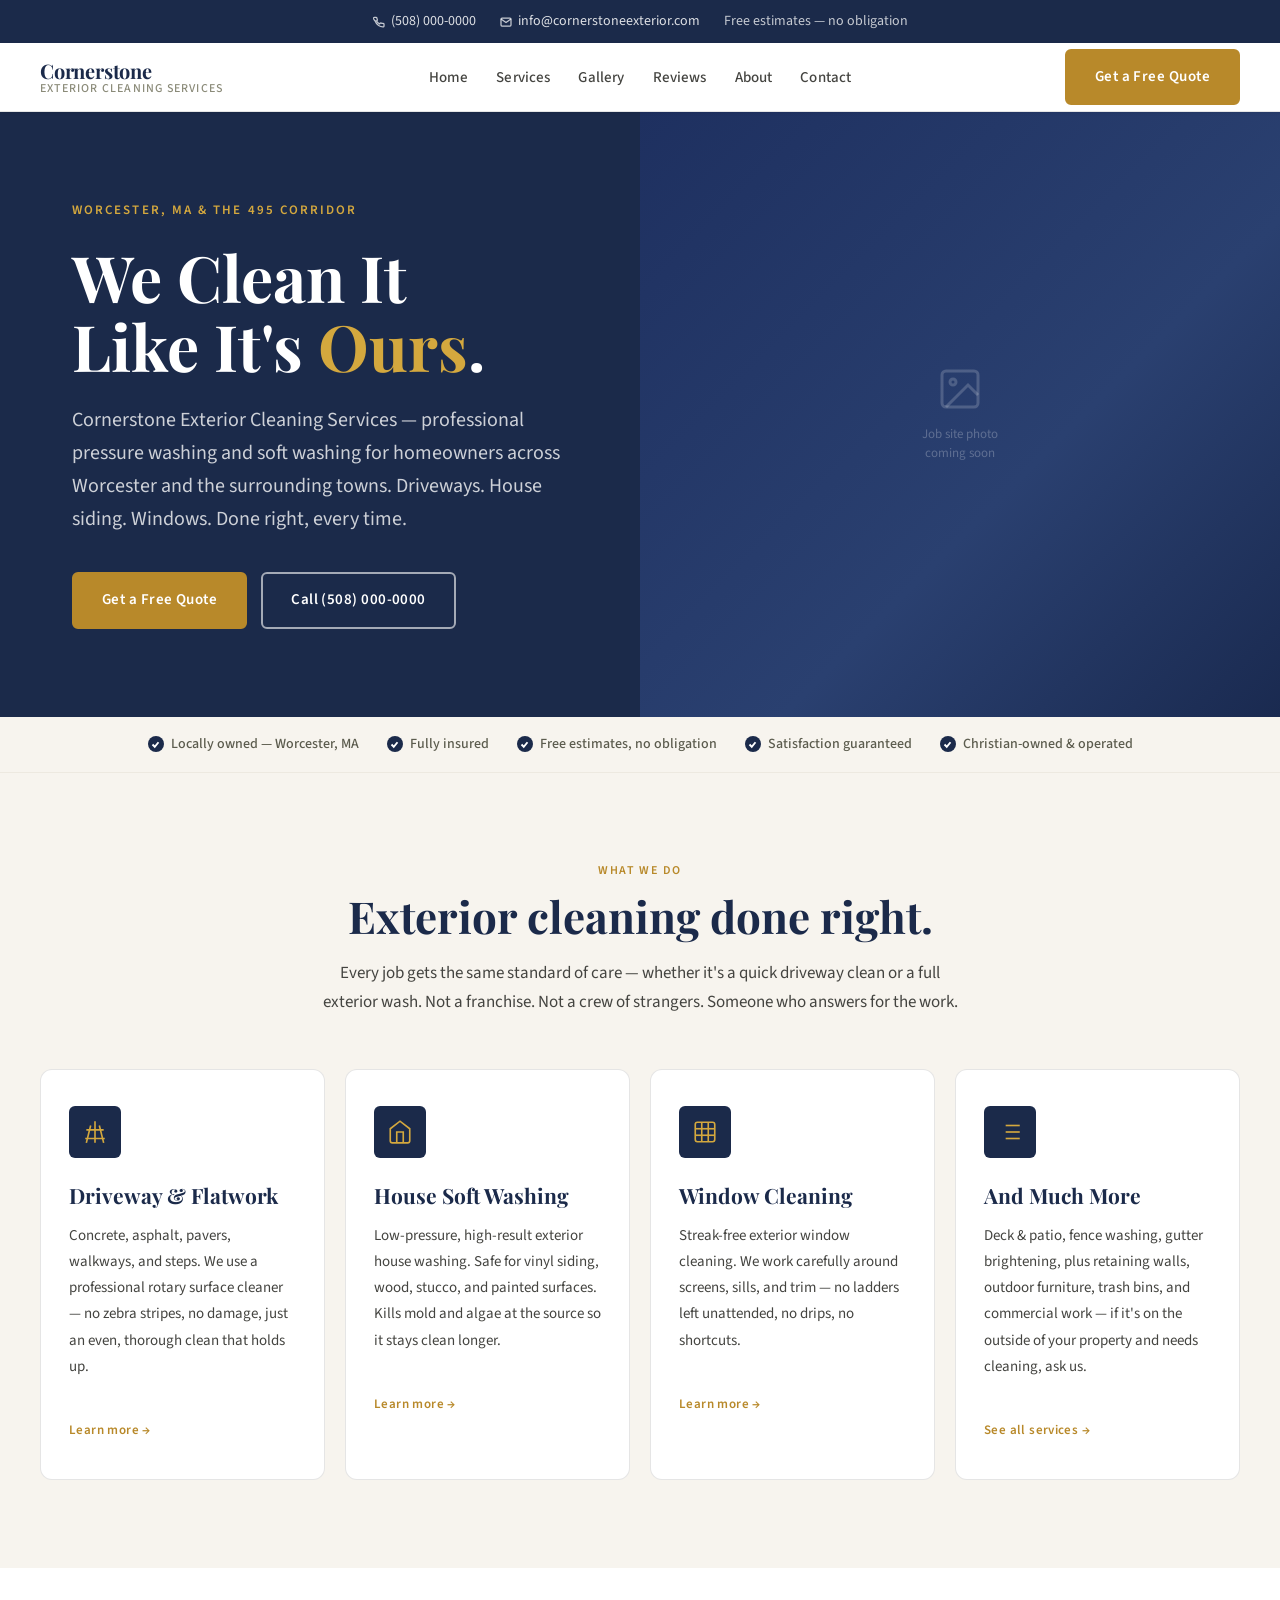
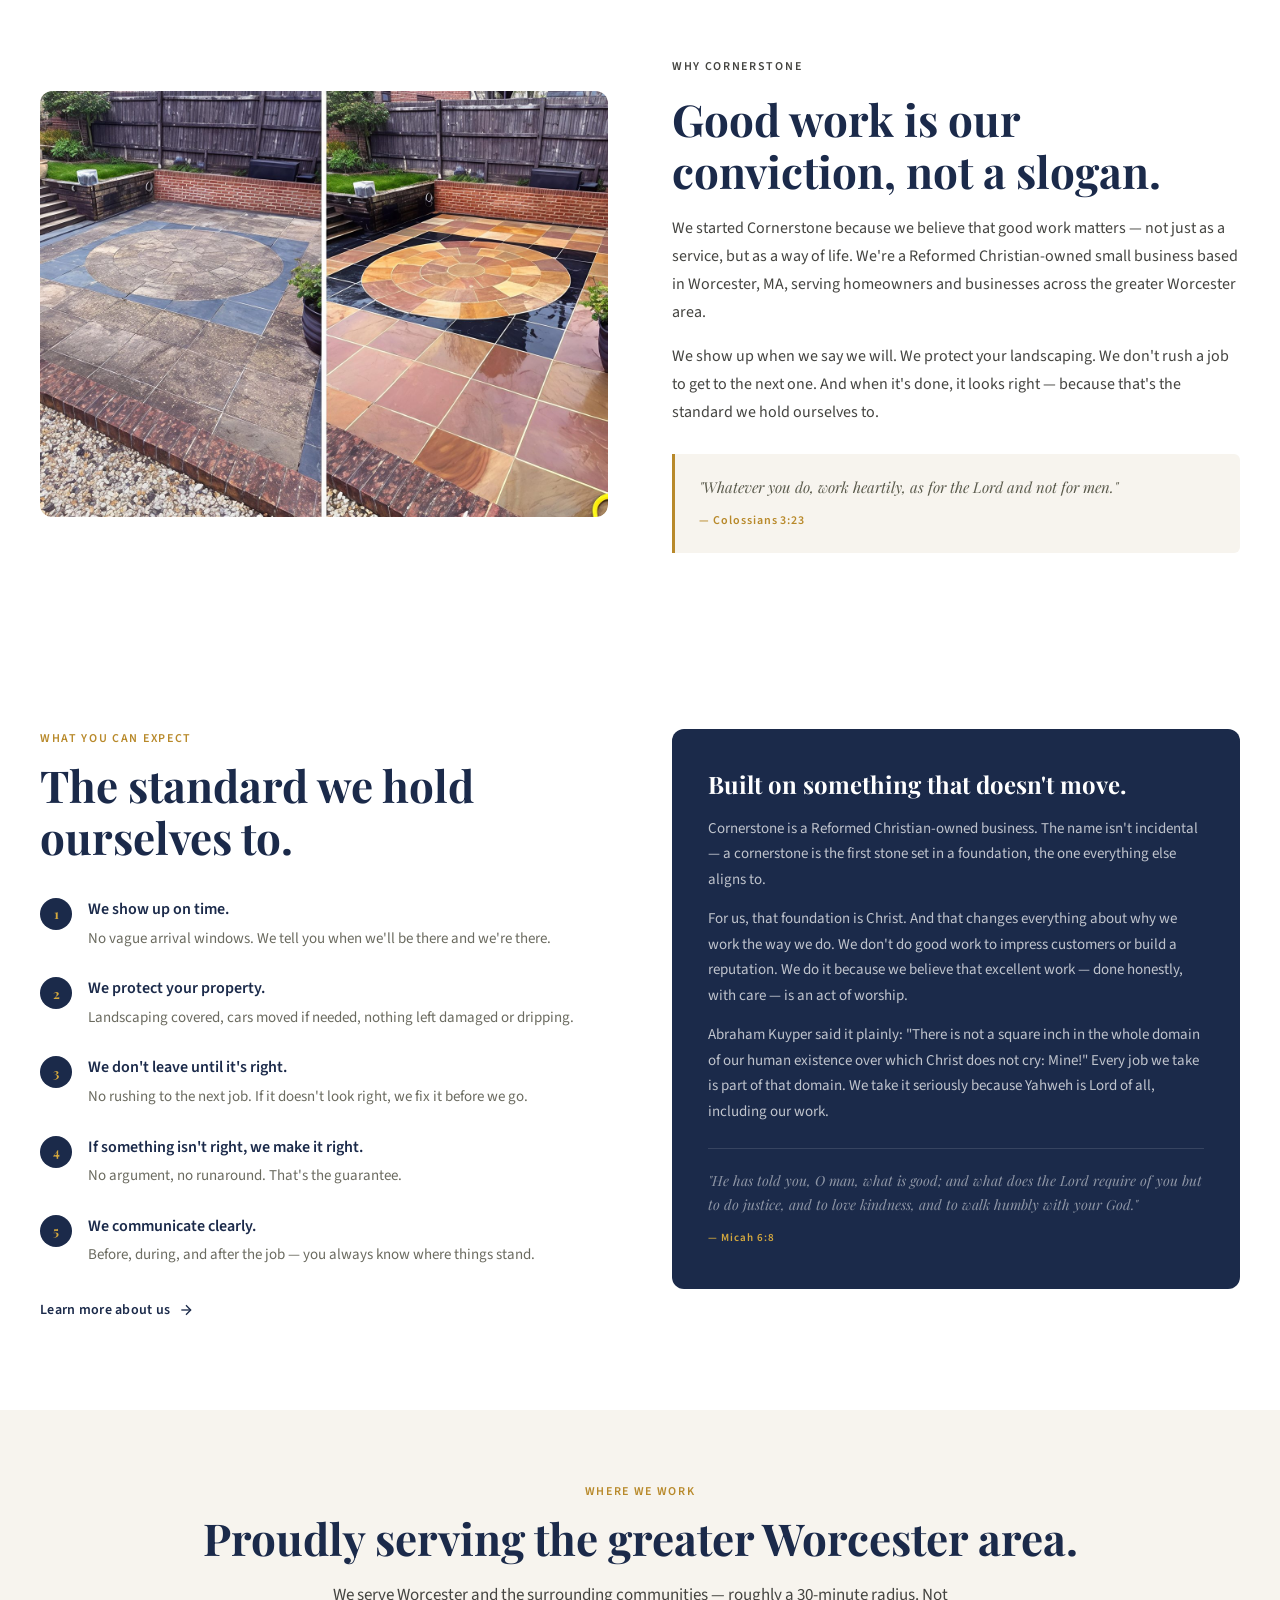
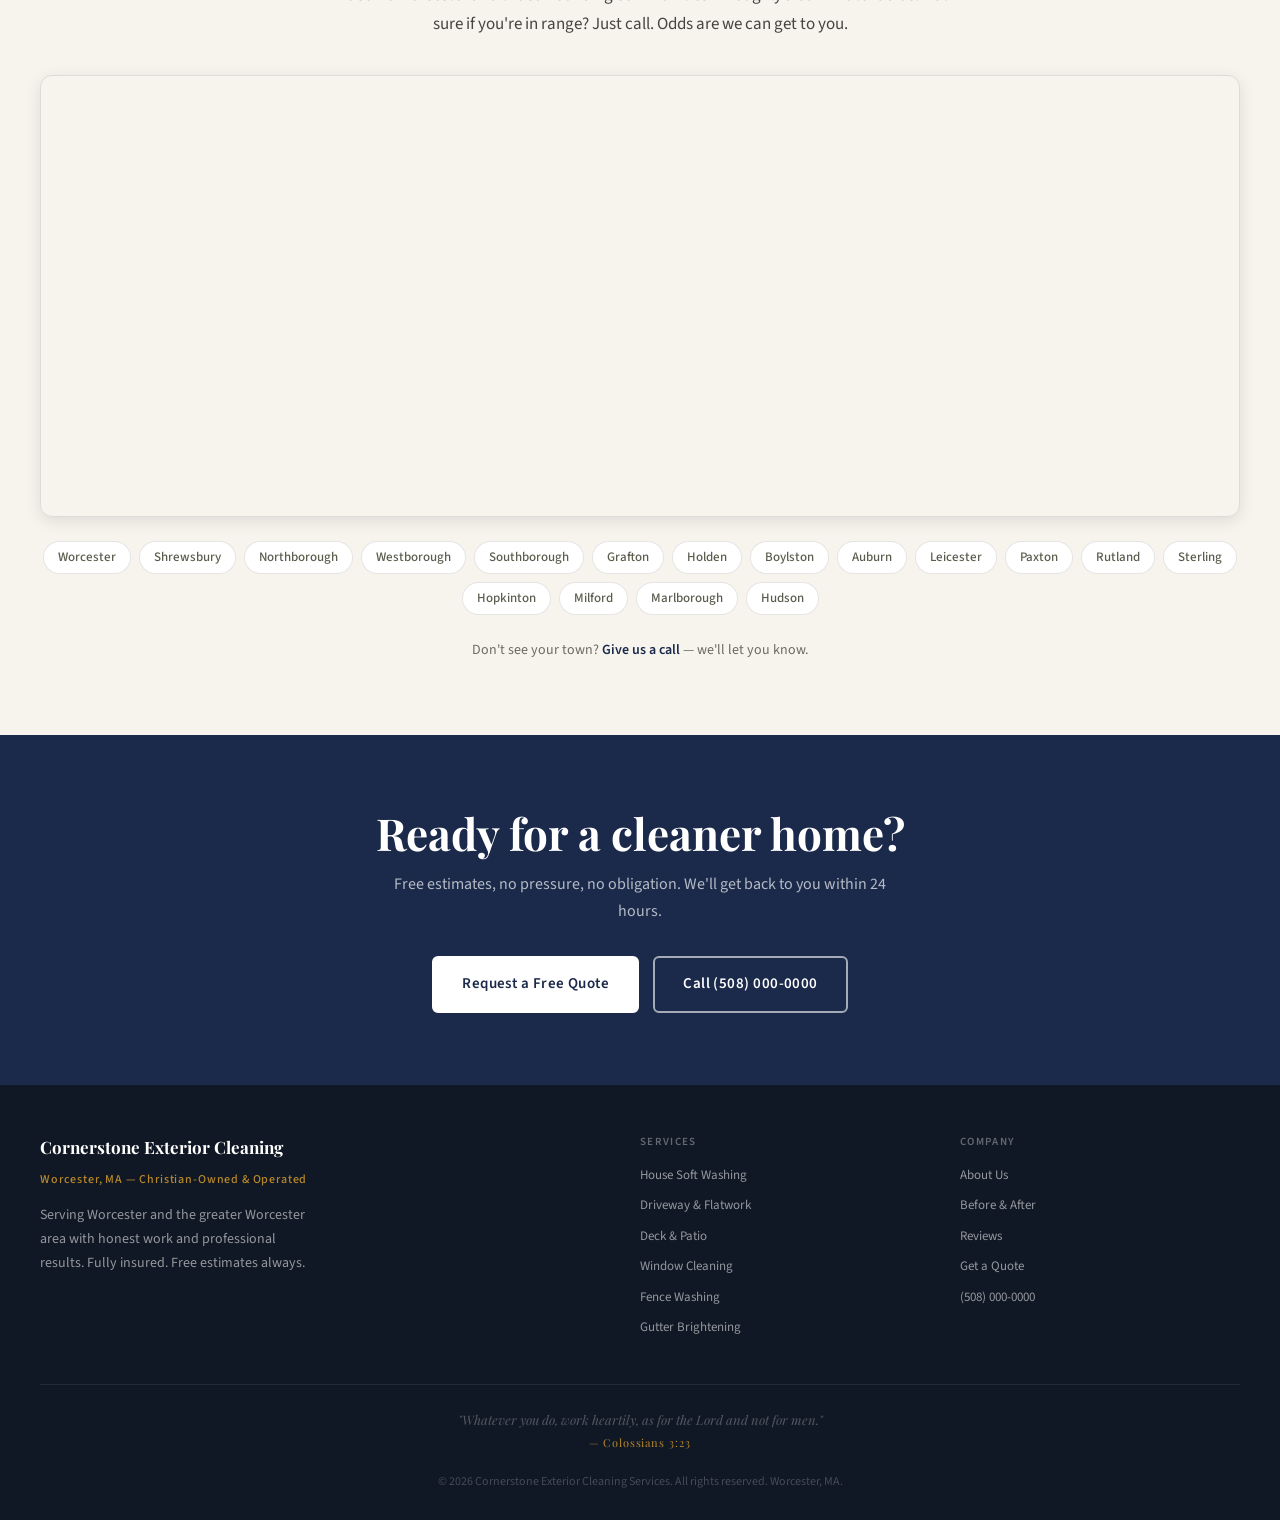
==== commit 00f5b80a: "Add files via upload" ====
--- a/index.html
+++ b/index.html
@@ -41,6 +41,7 @@
           <span class="nav-logo-sub">Exterior Cleaning Services</span>
         </a>
         <ul class="nav-links">
+          <li><a href="index.html">Home</a></li>
           <li><a href="services.html">Services</a></li>
           <li><a href="gallery.html">Gallery</a></li>
           <li><a href="testimonials.html">Reviews</a></li>
@@ -54,6 +55,7 @@
       </div>
     </div>
     <div class="mobile-menu" id="mobileMenu" role="navigation" aria-label="Mobile menu">
+      <a href="index.html">Home</a>
       <a href="services.html">Services</a>
       <a href="gallery.html">Gallery</a>
       <a href="testimonials.html">Reviews</a>
@@ -135,12 +137,62 @@
     </div>
   </div>
 
+  <!-- SERVICES -->
+  <section class="services" id="services" aria-labelledby="services-heading">
+    <div class="container">
+      <div class="services-header">
+        <p class="section-label">What We Do</p>
+        <h2 class="section-title" id="services-heading">Exterior cleaning done right.</h2>
+        <p class="section-body">Every job gets the same standard of care — whether it's a quick driveway clean or a full exterior wash. Not a franchise. Not a crew of strangers. Someone who answers for the work.</p>
+      </div>
+      <div class="services-grid">
+
+        <article class="service-card">
+          <div class="service-icon" aria-hidden="true">
+            <svg viewBox="0 0 24 24"><path d="M12 2L12 22M8 6l-4 16M16 6l4 16M4 10h16M3 18h18"/></svg>
+          </div>
+          <h3 class="service-name">Driveway &amp; Flatwork</h3>
+          <p class="service-desc">Concrete, asphalt, pavers, walkways, and steps. We use a professional rotary surface cleaner — no zebra stripes, no damage, just an even, thorough clean that holds up.</p>
+          <a href="services.html#flatwork" style="display:inline-block;margin-top:16px;font-size:13px;font-weight:600;color:var(--gold);letter-spacing:0.03em;">Learn more →</a>
+        </article>
+
+        <article class="service-card">
+          <div class="service-icon" aria-hidden="true">
+            <svg viewBox="0 0 24 24"><path d="M3 9l9-7 9 7v11a2 2 0 01-2 2H5a2 2 0 01-2-2z"/><polyline points="9,22 9,12 15,12 15,22"/></svg>
+          </div>
+          <h3 class="service-name">House Soft Washing</h3>
+          <p class="service-desc">Low-pressure, high-result exterior house washing. Safe for vinyl siding, wood, stucco, and painted surfaces. Kills mold and algae at the source so it stays clean longer.</p>
+          <a href="services.html#softwash" style="display:inline-block;margin-top:16px;font-size:13px;font-weight:600;color:var(--gold);letter-spacing:0.03em;">Learn more →</a>
+        </article>
+
+        <article class="service-card">
+          <div class="service-icon" aria-hidden="true">
+            <svg viewBox="0 0 24 24"><rect x="3" y="3" width="18" height="18" rx="2"/><line x1="3" y1="9" x2="21" y2="9"/><line x1="3" y1="15" x2="21" y2="15"/><line x1="9" y1="3" x2="9" y2="21"/><line x1="15" y1="3" x2="15" y2="21"/></svg>
+          </div>
+          <h3 class="service-name">Window Cleaning</h3>
+          <p class="service-desc">Streak-free exterior window cleaning. We work carefully around screens, sills, and trim — no ladders left unattended, no drips, no shortcuts.</p>
+          <a href="services.html#windows" style="display:inline-block;margin-top:16px;font-size:13px;font-weight:600;color:var(--gold);letter-spacing:0.03em;">Learn more →</a>
+        </article>
+
+        <article class="service-card">
+          <div class="service-icon" aria-hidden="true">
+            <svg viewBox="0 0 24 24"><line x1="8" y1="6" x2="21" y2="6"/><line x1="8" y1="12" x2="21" y2="12"/><line x1="8" y1="18" x2="21" y2="18"/><line x1="3" y1="6" x2="3.01" y2="6"/><line x1="3" y1="12" x2="3.01" y2="12"/><line x1="3" y1="18" x2="3.01" y2="18"/></svg>
+          </div>
+          <h3 class="service-name">And Much More</h3>
+          <p class="service-desc">Deck &amp; patio, fence washing, gutter brightening, plus retaining walls, outdoor furniture, trash bins, and commercial work — if it's on the outside of your property and needs cleaning, ask us.</p>
+          <a href="services.html" style="display:inline-block;margin-top:16px;font-size:13px;font-weight:600;color:var(--gold);letter-spacing:0.03em;">See all services →</a>
+        </article>
+
+      </div>
+    </div>
+  </section>
+
   <!-- INTRO -->
   <section class="intro" aria-labelledby="intro-heading">
     <div class="container">
       <div class="intro-grid">
-        <div class="intro-image" aria-hidden="true">
-          <p class="intro-image-placeholder">Before &amp; after photo<br>coming soon</p>
+        <div class="intro-image">
+          <img src="images/patio-before-after.jpg" alt="Stone patio before and after cleaning — dramatic transformation" loading="lazy" style="width:100%;height:100%;object-fit:cover;border-radius:var(--radius-lg);" />
         </div>
         <div class="intro-text">
           <p class="section-label">Why Cornerstone</p>
@@ -152,56 +204,6 @@
             <cite>— Colossians 3:23</cite>
           </div>
         </div>
-      </div>
-    </div>
-  </section>
-
-  <!-- SERVICES -->
-  <section class="services" id="services" aria-labelledby="services-heading">
-    <div class="container">
-      <div class="services-header">
-        <p class="section-label">What We Do</p>
-        <h2 class="section-title" id="services-heading">Exterior cleaning done right.</h2>
-        <p class="section-body">Every job gets the same standard of care — whether it's a quick driveway clean or a full exterior wash. Not a franchise. Not a crew of strangers. Someone who answers for the work.</p>
-      </div>
-      <div class="services-grid">
-
-        <article class="service-card">
-          <div class="service-icon" aria-hidden="true">
-            <svg viewBox="0 0 24 24"><path d="M12 2L12 22M8 6l-4 16M16 6l4 16M4 10h16M3 18h18"/></svg>
-          </div>
-          <h3 class="service-name">Driveway &amp; Flatwork</h3>
-          <p class="service-desc">Concrete, asphalt, pavers, walkways, and steps. We use a professional rotary surface cleaner — no zebra stripes, no damage, just an even, thorough clean that holds up.</p>
-          <a href="services.html#flatwork" style="display:inline-block;margin-top:16px;font-size:13px;font-weight:600;color:var(--gold);letter-spacing:0.03em;">Learn more →</a>
-        </article>
-
-        <article class="service-card">
-          <div class="service-icon" aria-hidden="true">
-            <svg viewBox="0 0 24 24"><path d="M3 9l9-7 9 7v11a2 2 0 01-2 2H5a2 2 0 01-2-2z"/><polyline points="9,22 9,12 15,12 15,22"/></svg>
-          </div>
-          <h3 class="service-name">House Soft Washing</h3>
-          <p class="service-desc">Low-pressure, high-result exterior house washing. Safe for vinyl siding, wood, stucco, and painted surfaces. Kills mold and algae at the source so it stays clean longer.</p>
-          <a href="services.html#softwash" style="display:inline-block;margin-top:16px;font-size:13px;font-weight:600;color:var(--gold);letter-spacing:0.03em;">Learn more →</a>
-        </article>
-
-        <article class="service-card">
-          <div class="service-icon" aria-hidden="true">
-            <svg viewBox="0 0 24 24"><rect x="3" y="3" width="18" height="18" rx="2"/><line x1="3" y1="9" x2="21" y2="9"/><line x1="3" y1="15" x2="21" y2="15"/><line x1="9" y1="3" x2="9" y2="21"/><line x1="15" y1="3" x2="15" y2="21"/></svg>
-          </div>
-          <h3 class="service-name">Window Cleaning</h3>
-          <p class="service-desc">Streak-free exterior window cleaning. We work carefully around screens, sills, and trim — no ladders left unattended, no drips, no shortcuts.</p>
-          <a href="services.html#windows" style="display:inline-block;margin-top:16px;font-size:13px;font-weight:600;color:var(--gold);letter-spacing:0.03em;">Learn more →</a>
-        </article>
-
-        <article class="service-card">
-          <div class="service-icon" aria-hidden="true">
-            <svg viewBox="0 0 24 24"><line x1="8" y1="6" x2="21" y2="6"/><line x1="8" y1="12" x2="21" y2="12"/><line x1="8" y1="18" x2="21" y2="18"/><line x1="3" y1="6" x2="3.01" y2="6"/><line x1="3" y1="12" x2="3.01" y2="12"/><line x1="3" y1="18" x2="3.01" y2="18"/></svg>
-          </div>
-          <h3 class="service-name">And Much More</h3>
-          <p class="service-desc">Deck &amp; patio, fence washing, gutter brightening, plus retaining walls, outdoor furniture, trash bins, and commercial work — if it's on the outside of your property and needs cleaning, ask us.</p>
-          <a href="services.html" style="display:inline-block;margin-top:16px;font-size:13px;font-weight:600;color:var(--gold);letter-spacing:0.03em;">See all services →</a>
-        </article>
-
       </div>
     </div>
   </section>
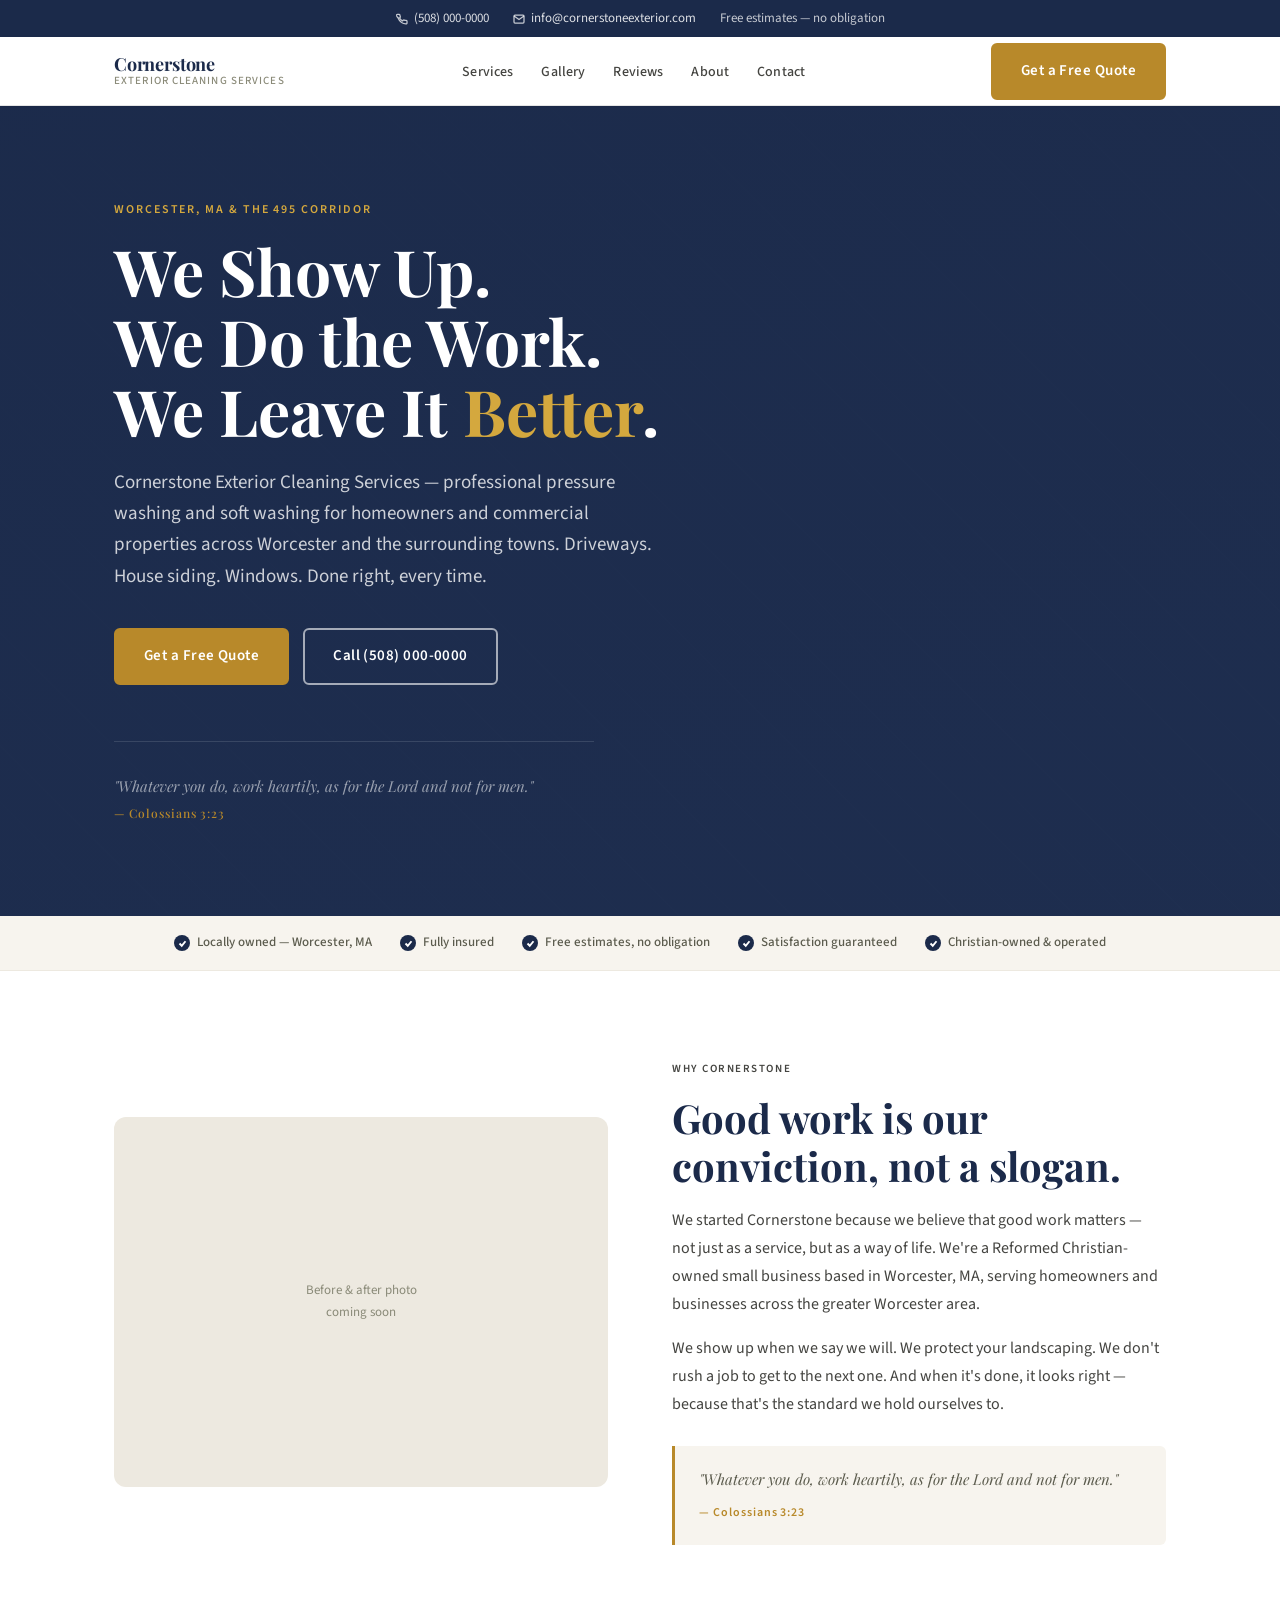
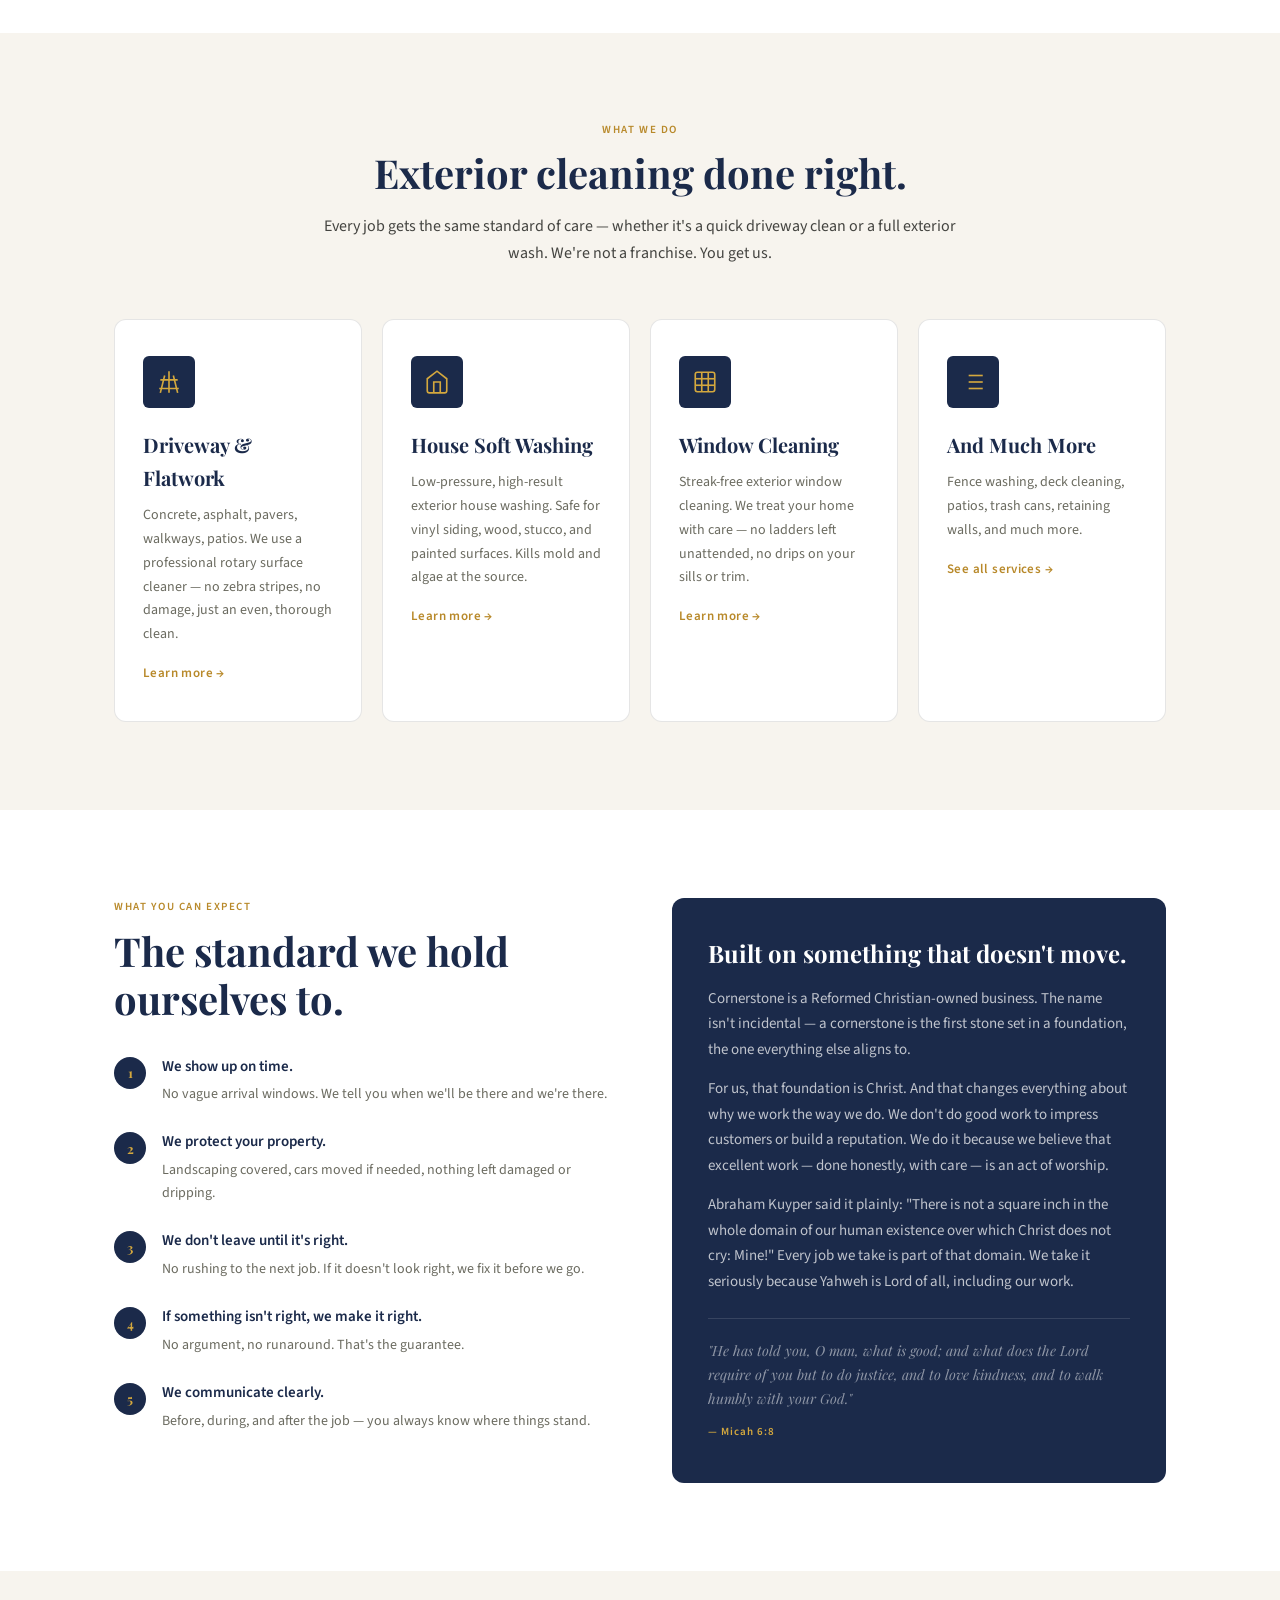
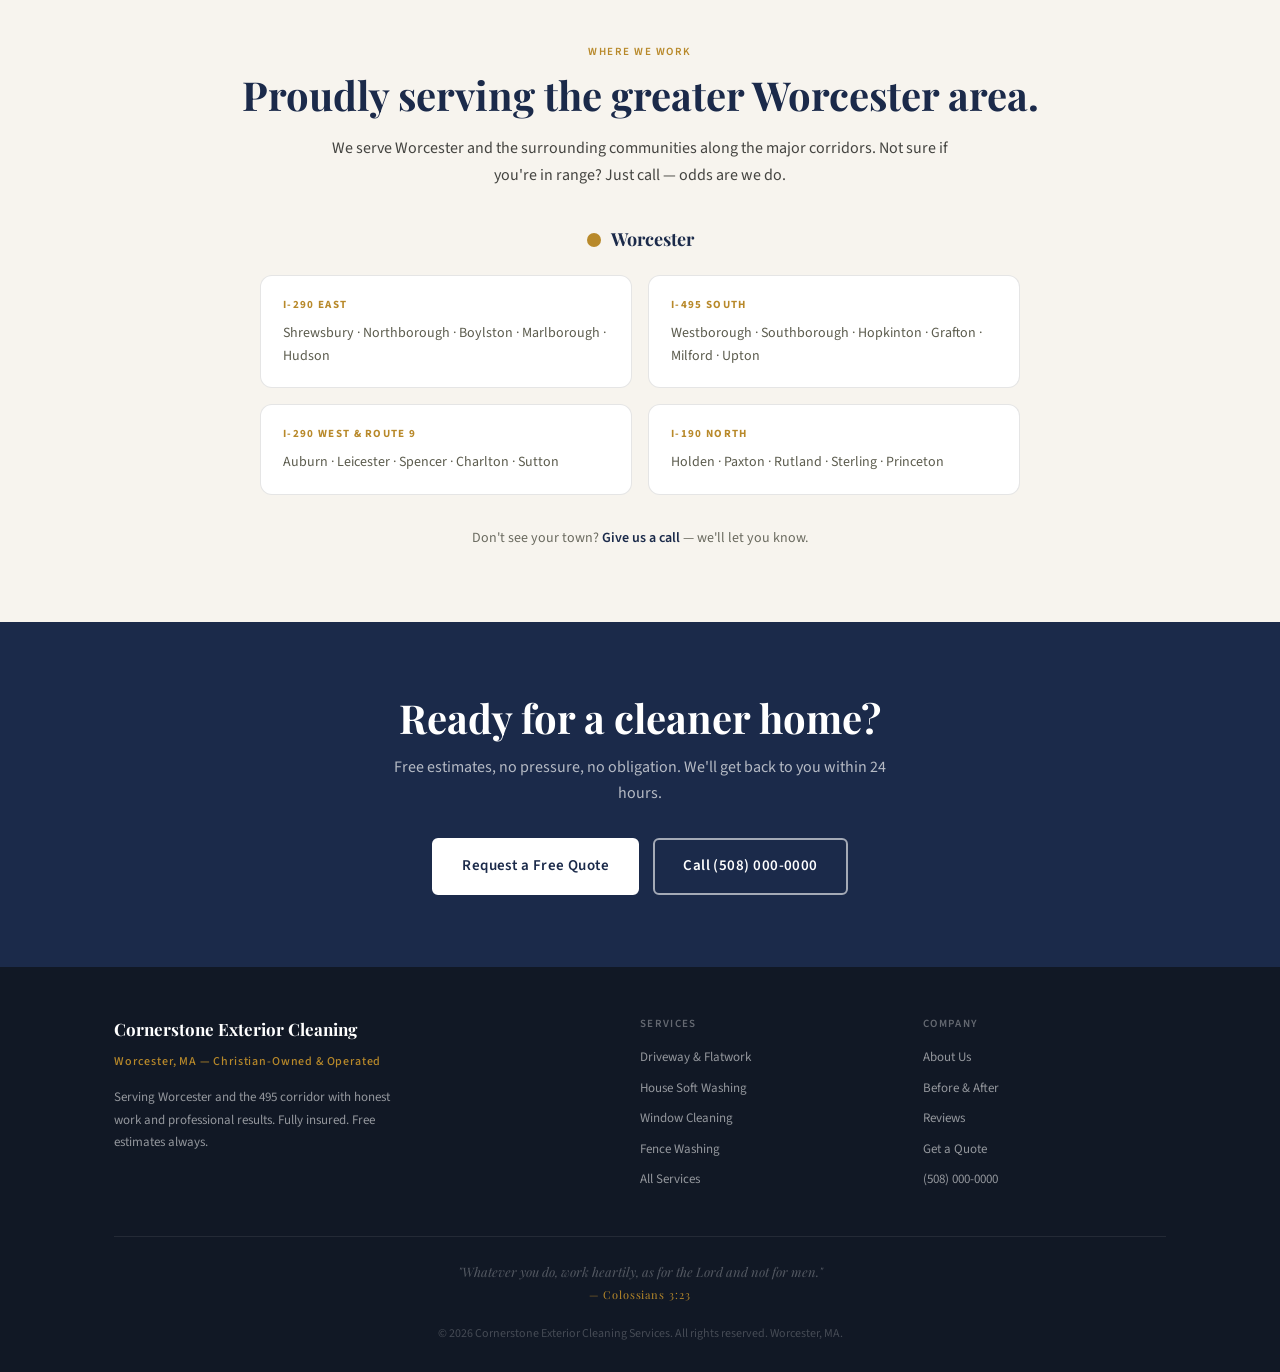
==== commit 006ec896: "Add files via upload" ====
--- a/index.html
+++ b/index.html
@@ -3,7 +3,7 @@
 <head>
   <meta charset="UTF-8" />
   <meta name="viewport" content="width=device-width, initial-scale=1.0" />
-  <meta name="description" content="Cornerstone Exterior Cleaning Services — Professional pressure washing and soft washing in Worcester, MA and the greater Worcester area. Driveways, house siding, windows. Christian-owned. Free estimates." />
+  <meta name="description" content="Cornerstone Exterior Cleaning Services — Professional pressure washing and soft washing in Worcester, MA and the 495 corridor. Driveways, house siding, windows. Christian-owned. Free estimates." />
   <meta name="keywords" content="pressure washing Worcester MA, soft washing Shrewsbury, driveway cleaning Northborough, house washing Westborough, exterior cleaning Grafton, window washing Worcester" />
   <title>Cornerstone Exterior Cleaning Services | Worcester, MA</title>
 
@@ -11,7 +11,740 @@
   <link rel="preconnect" href="https://fonts.gstatic.com" crossorigin />
   <link href="https://fonts.googleapis.com/css2?family=Playfair+Display:wght@600;700&family=Source+Sans+3:wght@400;500;600&display=swap" rel="stylesheet" />
 
-  <link rel="stylesheet" href="styles.css" />
+  <style>
+    *, *::before, *::after { box-sizing: border-box; margin: 0; padding: 0; }
+
+    :root {
+      --navy:       #1B2A4A;
+      --navy-light: #243559;
+      --stone:      #5C5C4E;
+      --stone-light:#8A8A78;
+      --cream:      #F7F4EE;
+      --cream-dark: #EDE9E0;
+      --gold:       #B8892A;
+      --gold-light: #D4A83E;
+      --white:      #FFFFFF;
+      --text-dark:  #1A1A1A;
+      --text-mid:   #444440;
+      --text-muted: #6B6B60;
+      --border:     rgba(0,0,0,0.10);
+      --radius:     6px;
+      --radius-lg:  12px;
+      --shadow-sm:  0 1px 3px rgba(0,0,0,0.08);
+      --shadow-md:  0 4px 16px rgba(0,0,0,0.10);
+      --font-display: 'Playfair Display', Georgia, serif;
+      --font-body:    'Source Sans 3', system-ui, sans-serif;
+    }
+
+    html { scroll-behavior: smooth; }
+
+    body {
+      font-family: var(--font-body);
+      font-size: 16px;
+      line-height: 1.65;
+      color: var(--text-dark);
+      background: var(--white);
+    }
+
+    img { display: block; max-width: 100%; }
+    a { color: inherit; text-decoration: none; }
+
+    /* ── UTILITY ─────────────────────────────────── */
+    .container {
+      width: 100%;
+      max-width: 1100px;
+      margin: 0 auto;
+      padding: 0 24px;
+    }
+
+    .btn {
+      display: inline-block;
+      padding: 14px 28px;
+      font-family: var(--font-body);
+      font-size: 15px;
+      font-weight: 600;
+      letter-spacing: 0.03em;
+      border-radius: var(--radius);
+      cursor: pointer;
+      transition: background 0.2s, color 0.2s, transform 0.15s;
+      border: 2px solid transparent;
+      text-align: center;
+    }
+    .btn:active { transform: scale(0.98); }
+
+    .btn-primary {
+      background: var(--gold);
+      color: var(--white);
+      border-color: var(--gold);
+    }
+    .btn-primary:hover { background: var(--gold-light); border-color: var(--gold-light); }
+
+    .btn-outline {
+      background: transparent;
+      color: var(--white);
+      border-color: rgba(255,255,255,0.6);
+    }
+    .btn-outline:hover { background: rgba(255,255,255,0.12); border-color: var(--white); }
+
+    .section-label {
+      font-size: 11px;
+      font-weight: 600;
+      letter-spacing: 0.14em;
+      text-transform: uppercase;
+      color: var(--gold);
+      margin-bottom: 10px;
+    }
+
+    .section-title {
+      font-family: var(--font-display);
+      font-size: clamp(28px, 4vw, 40px);
+      font-weight: 700;
+      color: var(--navy);
+      line-height: 1.2;
+      margin-bottom: 16px;
+    }
+
+    .section-body {
+      font-size: 16px;
+      color: var(--text-mid);
+      line-height: 1.7;
+      max-width: 640px;
+    }
+
+    /* ── TOPBAR ──────────────────────────────────── */
+    .topbar {
+      background: var(--navy);
+      color: rgba(255,255,255,0.75);
+      font-size: 13px;
+      padding: 8px 0;
+      text-align: center;
+    }
+    .topbar a { color: rgba(255,255,255,0.85); }
+    .topbar a:hover { color: var(--white); }
+    .topbar-inner {
+      display: flex;
+      justify-content: center;
+      gap: 24px;
+      flex-wrap: wrap;
+      align-items: center;
+    }
+    .topbar-inner span { display: flex; align-items: center; gap: 6px; }
+
+    /* ── NAV ─────────────────────────────────────── */
+    nav {
+      position: sticky;
+      top: 0;
+      z-index: 100;
+      background: var(--white);
+      border-bottom: 1px solid var(--border);
+      box-shadow: var(--shadow-sm);
+    }
+    .nav-inner {
+      display: flex;
+      align-items: center;
+      justify-content: space-between;
+      height: 68px;
+    }
+    .nav-logo {
+      display: flex;
+      flex-direction: column;
+      line-height: 1.1;
+    }
+    .nav-logo-name {
+      font-family: var(--font-display);
+      font-size: 18px;
+      font-weight: 700;
+      color: var(--navy);
+      letter-spacing: -0.01em;
+    }
+    .nav-logo-sub {
+      font-size: 11px;
+      letter-spacing: 0.10em;
+      text-transform: uppercase;
+      color: var(--stone-light);
+      font-weight: 500;
+    }
+    .nav-links {
+      display: flex;
+      align-items: center;
+      gap: 28px;
+      list-style: none;
+    }
+    .nav-links a {
+      font-size: 14px;
+      font-weight: 500;
+      color: var(--text-mid);
+      transition: color 0.15s;
+      letter-spacing: 0.01em;
+    }
+    .nav-links a:hover { color: var(--navy); }
+    .nav-cta { margin-left: 8px; }
+
+    .hamburger {
+      display: none;
+      flex-direction: column;
+      gap: 5px;
+      background: none;
+      border: none;
+      cursor: pointer;
+      padding: 4px;
+    }
+    .hamburger span {
+      display: block;
+      width: 24px;
+      height: 2px;
+      background: var(--navy);
+      border-radius: 2px;
+      transition: all 0.25s;
+    }
+
+    .mobile-menu {
+      display: none;
+      flex-direction: column;
+      background: var(--white);
+      border-top: 1px solid var(--border);
+      padding: 16px 24px 20px;
+      gap: 2px;
+    }
+    .mobile-menu a {
+      font-size: 15px;
+      font-weight: 500;
+      color: var(--text-mid);
+      padding: 10px 0;
+      border-bottom: 1px solid var(--cream-dark);
+    }
+    .mobile-menu a:last-child { border-bottom: none; }
+    .mobile-menu .btn { margin-top: 12px; width: 100%; }
+    .mobile-menu.open { display: flex; }
+
+    /* ── HERO ────────────────────────────────────── */
+    .hero {
+      position: relative;
+      min-height: 90vh;
+      display: flex;
+      align-items: center;
+      background: var(--navy);
+      overflow: hidden;
+    }
+
+    .hero-bg {
+      position: absolute;
+      inset: 0;
+      background:
+        linear-gradient(
+          160deg,
+          rgba(27,42,74,0.92) 0%,
+          rgba(27,42,74,0.78) 50%,
+          rgba(27,42,74,0.70) 100%
+        );
+      z-index: 1;
+    }
+
+    /* placeholder pattern until real photo is added */
+    .hero-bg-img {
+      position: absolute;
+      inset: 0;
+      background-color: #243559;
+      background-image:
+        repeating-linear-gradient(
+          45deg,
+          rgba(255,255,255,0.015) 0px,
+          rgba(255,255,255,0.015) 1px,
+          transparent 1px,
+          transparent 40px
+        );
+      z-index: 0;
+    }
+
+    .hero-content {
+      position: relative;
+      z-index: 2;
+      padding: 80px 0;
+    }
+
+    .hero-eyebrow {
+      font-size: 12px;
+      font-weight: 600;
+      letter-spacing: 0.16em;
+      text-transform: uppercase;
+      color: var(--gold-light);
+      margin-bottom: 16px;
+    }
+
+    .hero-title {
+      font-family: var(--font-display);
+      font-size: clamp(36px, 6vw, 64px);
+      font-weight: 700;
+      color: var(--white);
+      line-height: 1.1;
+      margin-bottom: 20px;
+      max-width: 720px;
+    }
+
+    .hero-title em {
+      font-style: normal;
+      color: var(--gold-light);
+    }
+
+    .hero-sub {
+      font-size: clamp(16px, 2vw, 19px);
+      color: rgba(255,255,255,0.78);
+      line-height: 1.65;
+      max-width: 560px;
+      margin-bottom: 36px;
+    }
+
+    .hero-buttons {
+      display: flex;
+      gap: 14px;
+      flex-wrap: wrap;
+    }
+
+    .hero-verse {
+      margin-top: 56px;
+      padding-top: 32px;
+      border-top: 1px solid rgba(255,255,255,0.12);
+      max-width: 480px;
+    }
+    .hero-verse blockquote {
+      font-family: var(--font-display);
+      font-size: 15px;
+      font-style: italic;
+      color: rgba(255,255,255,0.55);
+      line-height: 1.6;
+    }
+    .hero-verse cite {
+      display: block;
+      margin-top: 6px;
+      font-size: 12px;
+      font-style: normal;
+      letter-spacing: 0.08em;
+      color: var(--gold);
+      font-weight: 500;
+    }
+
+    /* ── TRUST BAR ───────────────────────────────── */
+    .trust-bar {
+      background: var(--cream);
+      border-bottom: 1px solid var(--cream-dark);
+      padding: 16px 0;
+    }
+    .trust-items {
+      display: flex;
+      justify-content: center;
+      flex-wrap: wrap;
+      gap: 8px 28px;
+    }
+    .trust-item {
+      display: flex;
+      align-items: center;
+      gap: 7px;
+      font-size: 13px;
+      font-weight: 500;
+      color: var(--stone);
+    }
+    .trust-check {
+      width: 16px;
+      height: 16px;
+      background: var(--navy);
+      border-radius: 50%;
+      display: flex;
+      align-items: center;
+      justify-content: center;
+      flex-shrink: 0;
+    }
+    .trust-check svg {
+      width: 9px;
+      height: 9px;
+      stroke: var(--white);
+      stroke-width: 2.5;
+      fill: none;
+    }
+
+    /* ── INTRO ───────────────────────────────────── */
+    .intro {
+      padding: 88px 0;
+      background: var(--white);
+    }
+    .intro-grid {
+      display: grid;
+      grid-template-columns: 1fr 1fr;
+      gap: 64px;
+      align-items: center;
+    }
+    .intro-image {
+      background: var(--cream-dark);
+      border-radius: var(--radius-lg);
+      aspect-ratio: 4/3;
+      overflow: hidden;
+      display: flex;
+      align-items: center;
+      justify-content: center;
+    }
+    .intro-image-placeholder {
+      color: var(--stone-light);
+      font-size: 13px;
+      text-align: center;
+      padding: 24px;
+    }
+    .intro-text p {
+      color: var(--text-mid);
+      line-height: 1.75;
+      margin-bottom: 16px;
+    }
+    .intro-text p:last-child { margin-bottom: 0; }
+    .intro-quote {
+      margin-top: 28px;
+      padding: 20px 24px;
+      background: var(--cream);
+      border-left: 3px solid var(--gold);
+      border-radius: 0 var(--radius) var(--radius) 0;
+    }
+    .intro-quote p {
+      font-family: var(--font-display);
+      font-size: 15px;
+      font-style: italic;
+      color: var(--stone);
+      margin-bottom: 6px !important;
+    }
+    .intro-quote cite {
+      font-size: 12px;
+      font-style: normal;
+      letter-spacing: 0.08em;
+      color: var(--gold);
+      font-weight: 600;
+    }
+
+    /* ── SERVICES ────────────────────────────────── */
+    .services {
+      padding: 88px 0;
+      background: var(--cream);
+    }
+    .services-header {
+      text-align: center;
+      margin-bottom: 52px;
+    }
+    .services-header .section-body {
+      margin: 0 auto;
+      text-align: center;
+    }
+    .services-grid {
+      display: grid;
+      grid-template-columns: repeat(4, 1fr);
+      gap: 20px;
+    }
+    .service-card {
+      background: var(--white);
+      border-radius: var(--radius-lg);
+      padding: 36px 28px;
+      border: 1px solid var(--border);
+      transition: box-shadow 0.2s, transform 0.2s;
+    }
+    .service-card:hover {
+      box-shadow: var(--shadow-md);
+      transform: translateY(-3px);
+    }
+    .service-icon {
+      width: 52px;
+      height: 52px;
+      background: var(--navy);
+      border-radius: var(--radius);
+      display: flex;
+      align-items: center;
+      justify-content: center;
+      margin-bottom: 20px;
+    }
+    .service-icon svg {
+      width: 26px;
+      height: 26px;
+      stroke: var(--gold-light);
+      stroke-width: 1.5;
+      fill: none;
+    }
+    .service-name {
+      font-family: var(--font-display);
+      font-size: 20px;
+      font-weight: 700;
+      color: var(--navy);
+      margin-bottom: 10px;
+    }
+    .service-desc {
+      font-size: 14px;
+      color: var(--text-muted);
+      line-height: 1.7;
+    }
+
+    /* ── WHY US ──────────────────────────────────── */
+    .why {
+      padding: 88px 0;
+      background: var(--white);
+    }
+    .why-grid {
+      display: grid;
+      grid-template-columns: 1fr 1fr;
+      gap: 64px;
+      align-items: start;
+    }
+    .why-points {
+      display: flex;
+      flex-direction: column;
+      gap: 24px;
+      margin-top: 32px;
+    }
+    .why-point {
+      display: flex;
+      gap: 16px;
+      align-items: flex-start;
+    }
+    .why-num {
+      flex-shrink: 0;
+      width: 32px;
+      height: 32px;
+      background: var(--navy);
+      color: var(--gold-light);
+      border-radius: 50%;
+      display: flex;
+      align-items: center;
+      justify-content: center;
+      font-size: 13px;
+      font-weight: 700;
+      font-family: var(--font-display);
+      margin-top: 2px;
+    }
+    .why-point-title {
+      font-weight: 600;
+      color: var(--navy);
+      margin-bottom: 4px;
+      font-size: 15px;
+    }
+    .why-point-body {
+      font-size: 14px;
+      color: var(--text-muted);
+      line-height: 1.65;
+    }
+    .why-statement {
+      background: var(--navy);
+      border-radius: var(--radius-lg);
+      padding: 40px 36px;
+      color: var(--white);
+    }
+    .why-statement-title {
+      font-family: var(--font-display);
+      font-size: 24px;
+      font-weight: 700;
+      color: var(--white);
+      margin-bottom: 16px;
+      line-height: 1.3;
+    }
+    .why-statement p {
+      font-size: 15px;
+      color: rgba(255,255,255,0.72);
+      line-height: 1.7;
+      margin-bottom: 14px;
+    }
+    .why-statement p:last-child { margin-bottom: 0; }
+    .why-statement-verse {
+      margin-top: 24px;
+      padding-top: 20px;
+      border-top: 1px solid rgba(255,255,255,0.12);
+    }
+    .why-statement-verse p {
+      font-family: var(--font-display);
+      font-style: italic;
+      font-size: 14px;
+      color: rgba(255,255,255,0.50);
+      margin-bottom: 6px;
+    }
+    .why-statement-verse cite {
+      font-size: 11px;
+      letter-spacing: 0.09em;
+      font-style: normal;
+      color: var(--gold-light);
+      font-weight: 600;
+    }
+
+    /* ── SERVICE AREA ────────────────────────────── */
+    .area {
+      padding: 72px 0;
+      background: var(--cream);
+      text-align: center;
+    }
+    .area-compass {
+      margin-top: 36px;
+      display: flex;
+      flex-direction: column;
+      align-items: center;
+      gap: 20px;
+    }
+    .area-hub {
+      display: flex;
+      align-items: center;
+      gap: 10px;
+      font-family: var(--font-display);
+      font-size: 18px;
+      font-weight: 700;
+      color: var(--navy);
+    }
+    .area-hub-dot {
+      width: 14px;
+      height: 14px;
+      background: var(--gold);
+      border-radius: 50%;
+      flex-shrink: 0;
+    }
+    .area-directions {
+      display: grid;
+      grid-template-columns: repeat(2, 1fr);
+      gap: 16px;
+      width: 100%;
+      max-width: 760px;
+    }
+    .area-direction {
+      background: var(--white);
+      border: 1px solid var(--border);
+      border-radius: var(--radius-lg);
+      padding: 20px 22px;
+      text-align: left;
+    }
+    .area-dir-label {
+      font-size: 11px;
+      font-weight: 700;
+      letter-spacing: 0.12em;
+      text-transform: uppercase;
+      color: var(--gold);
+      margin-bottom: 8px;
+    }
+    .area-dir-towns {
+      font-size: 14px;
+      color: var(--stone);
+      line-height: 1.6;
+    }
+    @media (max-width: 580px) {
+      .area-directions { grid-template-columns: 1fr; }
+    }
+
+    /* ── CTA BANNER ──────────────────────────────── */
+    .cta-banner {
+      background: var(--navy);
+      padding: 72px 0;
+    }
+    .cta-inner {
+      text-align: center;
+    }
+    .cta-inner .section-title { color: var(--white); margin-bottom: 12px; }
+    .cta-inner p {
+      color: rgba(255,255,255,0.68);
+      font-size: 16px;
+      margin-bottom: 32px;
+      max-width: 520px;
+      margin-left: auto;
+      margin-right: auto;
+    }
+    .cta-buttons {
+      display: flex;
+      gap: 14px;
+      justify-content: center;
+      flex-wrap: wrap;
+    }
+    .btn-white {
+      background: var(--white);
+      color: var(--navy);
+      border-color: var(--white);
+      font-weight: 600;
+    }
+    .btn-white:hover { background: var(--cream); border-color: var(--cream); }
+
+    /* ── FOOTER ──────────────────────────────────── */
+    footer {
+      background: #111825;
+      color: rgba(255,255,255,0.55);
+      padding: 48px 0 28px;
+      font-size: 13px;
+    }
+    .footer-grid {
+      display: grid;
+      grid-template-columns: 2fr 1fr 1fr;
+      gap: 40px;
+      padding-bottom: 36px;
+      border-bottom: 1px solid rgba(255,255,255,0.08);
+    }
+    .footer-brand-name {
+      font-family: var(--font-display);
+      font-size: 17px;
+      font-weight: 700;
+      color: var(--white);
+      margin-bottom: 8px;
+    }
+    .footer-brand-tagline {
+      font-size: 12px;
+      letter-spacing: 0.07em;
+      color: var(--gold);
+      font-weight: 500;
+      margin-bottom: 14px;
+    }
+    .footer-brand p {
+      line-height: 1.7;
+      max-width: 280px;
+    }
+    .footer-col h4 {
+      font-size: 11px;
+      letter-spacing: 0.12em;
+      text-transform: uppercase;
+      color: rgba(255,255,255,0.35);
+      font-weight: 600;
+      margin-bottom: 14px;
+    }
+    .footer-col a {
+      display: block;
+      color: rgba(255,255,255,0.55);
+      margin-bottom: 9px;
+      font-size: 13px;
+      transition: color 0.15s;
+    }
+    .footer-col a:hover { color: var(--white); }
+    .footer-verse {
+      text-align: center;
+      padding-top: 24px;
+      font-family: var(--font-display);
+      font-style: italic;
+      color: rgba(255,255,255,0.28);
+      font-size: 13px;
+    }
+    .footer-verse cite {
+      display: block;
+      font-style: normal;
+      font-size: 11px;
+      letter-spacing: 0.09em;
+      color: var(--gold);
+      margin-top: 4px;
+    }
+    .footer-bottom {
+      margin-top: 20px;
+      text-align: center;
+      font-size: 12px;
+      color: rgba(255,255,255,0.22);
+    }
+
+    /* ── RESPONSIVE ──────────────────────────────── */
+    @media (max-width: 900px) {
+      .intro-grid,
+      .why-grid { grid-template-columns: 1fr; gap: 36px; }
+      .services-grid { grid-template-columns: 1fr 1fr; }
+      .footer-grid { grid-template-columns: 1fr 1fr; }
+    }
+
+    @media (max-width: 640px) {
+      .nav-links, .nav-cta { display: none; }
+      .hamburger { display: flex; }
+      .services-grid { grid-template-columns: 1fr; }
+      .footer-grid { grid-template-columns: 1fr; }
+      .hero { min-height: 100svh; }
+      .intro-image { display: none; }
+      .hero-buttons { flex-direction: column; }
+      .hero-buttons .btn { text-align: center; }
+      .topbar-inner { gap: 12px; font-size: 12px; }
+    }
+  </style>
 </head>
 <body>
 
@@ -36,13 +769,12 @@
   <nav aria-label="Main navigation">
     <div class="container">
       <div class="nav-inner">
-        <a href="index.html" class="nav-logo" aria-label="Cornerstone Exterior Cleaning Services — Home">
+        <a href="/" class="nav-logo" aria-label="Cornerstone Exterior Cleaning Services — Home">
           <span class="nav-logo-name">Cornerstone</span>
           <span class="nav-logo-sub">Exterior Cleaning Services</span>
         </a>
         <ul class="nav-links">
-          <li><a href="index.html">Home</a></li>
-          <li><a href="services.html">Services</a></li>
+          <li><a href="#services">Services</a></li>
           <li><a href="gallery.html">Gallery</a></li>
           <li><a href="testimonials.html">Reviews</a></li>
           <li><a href="about.html">About</a></li>
@@ -55,8 +787,7 @@
       </div>
     </div>
     <div class="mobile-menu" id="mobileMenu" role="navigation" aria-label="Mobile menu">
-      <a href="index.html">Home</a>
-      <a href="services.html">Services</a>
+      <a href="#services">Services</a>
       <a href="gallery.html">Gallery</a>
       <a href="testimonials.html">Reviews</a>
       <a href="about.html">About</a>
@@ -67,45 +798,39 @@
 
   <!-- HERO -->
   <section class="hero" aria-label="Hero">
-    <div class="hero-inner">
-
-      <!-- LEFT: text -->
-      <div class="hero-left">
-        <div class="hero-content">
-          <p class="hero-eyebrow">Worcester, MA &amp; the 495 Corridor</p>
-          <h1 class="hero-title">
-            We Clean It<br>Like It's <em>Ours</em>.
-          </h1>
-          <p class="hero-sub">
-            Cornerstone Exterior Cleaning Services — professional pressure washing
-            and soft washing for homeowners across Worcester and the surrounding towns.
-            Driveways. House siding. Windows. Done right, every time.
-          </p>
-          <div class="hero-buttons">
-            <a href="contact.html" class="btn btn-primary">Get a Free Quote</a>
-            <a href="tel:+15080000000" class="btn btn-outline">Call (508) 000-0000</a>
-          </div>
+    <div class="hero-bg-img"></div>
+    <div class="hero-bg"></div>
+    <!--
+      TO ADD YOUR PHOTO:
+      Replace the two divs above with:
+      <img src="images/hero.jpg" alt="Clean driveway after pressure washing"
+           style="position:absolute;inset:0;width:100%;height:100%;object-fit:cover;z-index:0;" />
+      <div class="hero-bg"></div>
+    -->
+    <div class="container">
+      <div class="hero-content">
+        <p class="hero-eyebrow">Worcester, MA &amp; the 495 Corridor</p>
+        <h1 class="hero-title">
+          We Show Up.<br>
+          We Do the Work.<br>
+          We Leave It <em>Better</em>.
+        </h1>
+        <p class="hero-sub">
+          Cornerstone Exterior Cleaning Services — professional pressure washing
+          and soft washing for homeowners and commercial properties across Worcester
+          and the surrounding towns. Driveways. House siding. Windows. Done right, every time.
+        </p>
+        <div class="hero-buttons">
+          <a href="contact.html" class="btn btn-primary">Get a Free Quote</a>
+          <a href="tel:+15080000000" class="btn btn-outline">Call (508) 000-0000</a>
+        </div>
+        <div class="hero-verse">
+          <blockquote>
+            "Whatever you do, work heartily, as for the Lord and not for men."
+            <cite>— Colossians 3:23</cite>
+          </blockquote>
         </div>
       </div>
-
-      <!-- RIGHT: photo placeholder -->
-      <!-- TO ADD YOUR PHOTO: replace the div below with:
-           <div class="hero-right">
-             <img src="images/hero-driveway.jpg" alt="Clean driveway after pressure washing"
-                  style="width:100%;height:100%;object-fit:cover;display:block;" />
-           </div>
-      -->
-      <div class="hero-right" aria-hidden="true">
-        <div class="hero-image-placeholder">
-          <svg viewBox="0 0 24 24" aria-hidden="true">
-            <rect x="3" y="3" width="18" height="18" rx="2"/>
-            <circle cx="8.5" cy="8.5" r="1.5"/>
-            <polyline points="21,15 16,10 5,21"/>
-          </svg>
-          <p>Job site photo<br>coming soon</p>
-        </div>
-      </div>
-
     </div>
   </section>
 
@@ -137,62 +862,12 @@
     </div>
   </div>
 
-  <!-- SERVICES -->
-  <section class="services" id="services" aria-labelledby="services-heading">
-    <div class="container">
-      <div class="services-header">
-        <p class="section-label">What We Do</p>
-        <h2 class="section-title" id="services-heading">Exterior cleaning done right.</h2>
-        <p class="section-body">Every job gets the same standard of care — whether it's a quick driveway clean or a full exterior wash. Not a franchise. Not a crew of strangers. Someone who answers for the work.</p>
-      </div>
-      <div class="services-grid">
-
-        <article class="service-card">
-          <div class="service-icon" aria-hidden="true">
-            <svg viewBox="0 0 24 24"><path d="M12 2L12 22M8 6l-4 16M16 6l4 16M4 10h16M3 18h18"/></svg>
-          </div>
-          <h3 class="service-name">Driveway &amp; Flatwork</h3>
-          <p class="service-desc">Concrete, asphalt, pavers, walkways, and steps. We use a professional rotary surface cleaner — no zebra stripes, no damage, just an even, thorough clean that holds up.</p>
-          <a href="services.html#flatwork" style="display:inline-block;margin-top:16px;font-size:13px;font-weight:600;color:var(--gold);letter-spacing:0.03em;">Learn more →</a>
-        </article>
-
-        <article class="service-card">
-          <div class="service-icon" aria-hidden="true">
-            <svg viewBox="0 0 24 24"><path d="M3 9l9-7 9 7v11a2 2 0 01-2 2H5a2 2 0 01-2-2z"/><polyline points="9,22 9,12 15,12 15,22"/></svg>
-          </div>
-          <h3 class="service-name">House Soft Washing</h3>
-          <p class="service-desc">Low-pressure, high-result exterior house washing. Safe for vinyl siding, wood, stucco, and painted surfaces. Kills mold and algae at the source so it stays clean longer.</p>
-          <a href="services.html#softwash" style="display:inline-block;margin-top:16px;font-size:13px;font-weight:600;color:var(--gold);letter-spacing:0.03em;">Learn more →</a>
-        </article>
-
-        <article class="service-card">
-          <div class="service-icon" aria-hidden="true">
-            <svg viewBox="0 0 24 24"><rect x="3" y="3" width="18" height="18" rx="2"/><line x1="3" y1="9" x2="21" y2="9"/><line x1="3" y1="15" x2="21" y2="15"/><line x1="9" y1="3" x2="9" y2="21"/><line x1="15" y1="3" x2="15" y2="21"/></svg>
-          </div>
-          <h3 class="service-name">Window Cleaning</h3>
-          <p class="service-desc">Streak-free exterior window cleaning. We work carefully around screens, sills, and trim — no ladders left unattended, no drips, no shortcuts.</p>
-          <a href="services.html#windows" style="display:inline-block;margin-top:16px;font-size:13px;font-weight:600;color:var(--gold);letter-spacing:0.03em;">Learn more →</a>
-        </article>
-
-        <article class="service-card">
-          <div class="service-icon" aria-hidden="true">
-            <svg viewBox="0 0 24 24"><line x1="8" y1="6" x2="21" y2="6"/><line x1="8" y1="12" x2="21" y2="12"/><line x1="8" y1="18" x2="21" y2="18"/><line x1="3" y1="6" x2="3.01" y2="6"/><line x1="3" y1="12" x2="3.01" y2="12"/><line x1="3" y1="18" x2="3.01" y2="18"/></svg>
-          </div>
-          <h3 class="service-name">And Much More</h3>
-          <p class="service-desc">Deck &amp; patio, fence washing, gutter brightening, plus retaining walls, outdoor furniture, trash bins, and commercial work — if it's on the outside of your property and needs cleaning, ask us.</p>
-          <a href="services.html" style="display:inline-block;margin-top:16px;font-size:13px;font-weight:600;color:var(--gold);letter-spacing:0.03em;">See all services →</a>
-        </article>
-
-      </div>
-    </div>
-  </section>
-
   <!-- INTRO -->
   <section class="intro" aria-labelledby="intro-heading">
     <div class="container">
       <div class="intro-grid">
-        <div class="intro-image">
-          <img src="images/patio-before-after.jpg" alt="Stone patio before and after cleaning — dramatic transformation" loading="lazy" style="width:100%;height:100%;object-fit:cover;border-radius:var(--radius-lg);" />
+        <div class="intro-image" aria-hidden="true">
+          <p class="intro-image-placeholder">Before &amp; after photo<br>coming soon</p>
         </div>
         <div class="intro-text">
           <p class="section-label">Why Cornerstone</p>
@@ -204,6 +879,56 @@
             <cite>— Colossians 3:23</cite>
           </div>
         </div>
+      </div>
+    </div>
+  </section>
+
+  <!-- SERVICES -->
+  <section class="services" id="services" aria-labelledby="services-heading">
+    <div class="container">
+      <div class="services-header">
+        <p class="section-label">What We Do</p>
+        <h2 class="section-title" id="services-heading">Exterior cleaning done right.</h2>
+        <p class="section-body">Every job gets the same standard of care — whether it's a quick driveway clean or a full exterior wash. We're not a franchise. You get us.</p>
+      </div>
+      <div class="services-grid">
+
+        <article class="service-card">
+          <div class="service-icon" aria-hidden="true">
+            <svg viewBox="0 0 24 24"><path d="M12 2L12 22M8 6l-4 16M16 6l4 16M4 10h16M3 18h18"/></svg>
+          </div>
+          <h3 class="service-name">Driveway &amp; Flatwork</h3>
+          <p class="service-desc">Concrete, asphalt, pavers, walkways, patios. We use a professional rotary surface cleaner — no zebra stripes, no damage, just an even, thorough clean.</p>
+          <a href="services.html#flatwork" style="display:inline-block;margin-top:16px;font-size:13px;font-weight:600;color:var(--gold);letter-spacing:0.03em;">Learn more →</a>
+        </article>
+
+        <article class="service-card">
+          <div class="service-icon" aria-hidden="true">
+            <svg viewBox="0 0 24 24"><path d="M3 9l9-7 9 7v11a2 2 0 01-2 2H5a2 2 0 01-2-2z"/><polyline points="9,22 9,12 15,12 15,22"/></svg>
+          </div>
+          <h3 class="service-name">House Soft Washing</h3>
+          <p class="service-desc">Low-pressure, high-result exterior house washing. Safe for vinyl siding, wood, stucco, and painted surfaces. Kills mold and algae at the source.</p>
+          <a href="services.html#softwash" style="display:inline-block;margin-top:16px;font-size:13px;font-weight:600;color:var(--gold);letter-spacing:0.03em;">Learn more →</a>
+        </article>
+
+        <article class="service-card">
+          <div class="service-icon" aria-hidden="true">
+            <svg viewBox="0 0 24 24"><rect x="3" y="3" width="18" height="18" rx="2"/><line x1="3" y1="9" x2="21" y2="9"/><line x1="3" y1="15" x2="21" y2="15"/><line x1="9" y1="3" x2="9" y2="21"/><line x1="15" y1="3" x2="15" y2="21"/></svg>
+          </div>
+          <h3 class="service-name">Window Cleaning</h3>
+          <p class="service-desc">Streak-free exterior window cleaning. We treat your home with care — no ladders left unattended, no drips on your sills or trim.</p>
+          <a href="services.html#windows" style="display:inline-block;margin-top:16px;font-size:13px;font-weight:600;color:var(--gold);letter-spacing:0.03em;">Learn more →</a>
+        </article>
+
+        <article class="service-card" style="background:var(--white);border:1px solid var(--border);">
+          <div class="service-icon" aria-hidden="true">
+            <svg viewBox="0 0 24 24"><line x1="8" y1="6" x2="21" y2="6"/><line x1="8" y1="12" x2="21" y2="12"/><line x1="8" y1="18" x2="21" y2="18"/><line x1="3" y1="6" x2="3.01" y2="6"/><line x1="3" y1="12" x2="3.01" y2="12"/><line x1="3" y1="18" x2="3.01" y2="18"/></svg>
+          </div>
+          <h3 class="service-name">And Much More</h3>
+          <p class="service-desc">Fence washing, deck cleaning, patios, trash cans, retaining walls, and much more.</p>
+          <a href="services.html" style="display:inline-block;margin-top:16px;font-size:13px;font-weight:600;color:var(--gold);letter-spacing:0.03em;">See all services →</a>
+        </article>
+
       </div>
     </div>
   </section>
@@ -252,12 +977,6 @@
               </div>
             </div>
           </div>
-          <div class="why-cta">
-            <a href="about.html">
-              Learn more about us
-              <svg viewBox="0 0 24 24" aria-hidden="true"><line x1="5" y1="12" x2="19" y2="12"/><polyline points="12 5 19 12 12 19"/></svg>
-            </a>
-          </div>
         </div>
         <div class="why-statement" role="complementary" aria-label="Our faith and values">
           <h3 class="why-statement-title">Built on something that doesn't move.</h3>
@@ -278,43 +997,37 @@
     <div class="container">
       <p class="section-label">Where We Work</p>
       <h2 class="section-title" id="area-heading">Proudly serving the greater Worcester area.</h2>
-      <p class="section-body" style="margin:0 auto 28px;text-align:center;">
-        We serve Worcester and the surrounding communities — roughly a 30-minute radius.
-        Not sure if you're in range? Just call. Odds are we can get to you.
-      </p>
-
-      <div class="area-map-wrap">
-        <iframe
-          title="Cornerstone Exterior Cleaning — Service Area"
-          src="https://www.google.com/maps/embed?pb=!1m18!1m12!1m3!1d188442.23530491864!2d-71.97867!3d42.2700!2m3!1f0!2f0!3f0!3m2!1i1024!2i768!4f13.1!3m3!1m2!1s0x89e406b8e069c3c9%3A0x4044cbe29da3fa3e!2sWorcester%2C%20MA!5e0!3m2!1sen!2sus!4v1"
-          allowfullscreen=""
-          loading="lazy"
-          referrerpolicy="no-referrer-when-downgrade"
-          aria-label="Map showing Cornerstone service area around Worcester, MA">
-        </iframe>
+      <p class="section-body" style="margin:0 auto 24px;text-align:center;">We serve Worcester and the surrounding communities along the major corridors. Not sure if you're in range? Just call — odds are we do.</p>
+
+      <div class="area-compass" role="presentation" aria-label="Service area by corridor">
+
+        <div class="area-hub">
+          <div class="area-hub-dot" aria-hidden="true"></div>
+          <span>Worcester</span>
+        </div>
+
+        <div class="area-directions">
+          <div class="area-direction">
+            <div class="area-dir-label">I-290 East</div>
+            <div class="area-dir-towns">Shrewsbury · Northborough · Boylston · Marlborough · Hudson</div>
+          </div>
+          <div class="area-direction">
+            <div class="area-dir-label">I-495 South</div>
+            <div class="area-dir-towns">Westborough · Southborough · Hopkinton · Grafton · Milford · Upton</div>
+          </div>
+          <div class="area-direction">
+            <div class="area-dir-label">I-290 West &amp; Route 9</div>
+            <div class="area-dir-towns">Auburn · Leicester · Spencer · Charlton · Sutton</div>
+          </div>
+          <div class="area-direction">
+            <div class="area-dir-label">I-190 North</div>
+            <div class="area-dir-towns">Holden · Paxton · Rutland · Sterling · Princeton</div>
+          </div>
+        </div>
+
       </div>
 
-      <div class="area-towns" role="list" aria-label="Towns served">
-        <span class="area-town-pill" role="listitem">Worcester</span>
-        <span class="area-town-pill" role="listitem">Shrewsbury</span>
-        <span class="area-town-pill" role="listitem">Northborough</span>
-        <span class="area-town-pill" role="listitem">Westborough</span>
-        <span class="area-town-pill" role="listitem">Southborough</span>
-        <span class="area-town-pill" role="listitem">Grafton</span>
-        <span class="area-town-pill" role="listitem">Holden</span>
-        <span class="area-town-pill" role="listitem">Boylston</span>
-        <span class="area-town-pill" role="listitem">Auburn</span>
-        <span class="area-town-pill" role="listitem">Leicester</span>
-        <span class="area-town-pill" role="listitem">Paxton</span>
-        <span class="area-town-pill" role="listitem">Rutland</span>
-        <span class="area-town-pill" role="listitem">Sterling</span>
-        <span class="area-town-pill" role="listitem">Hopkinton</span>
-        <span class="area-town-pill" role="listitem">Milford</span>
-        <span class="area-town-pill" role="listitem">Marlborough</span>
-        <span class="area-town-pill" role="listitem">Hudson</span>
-      </div>
-
-      <p style="text-align:center;margin-top:24px;font-size:14px;color:var(--text-muted);">
+      <p style="text-align:center;margin-top:32px;font-size:14px;color:var(--text-muted);">
         Don't see your town? <a href="tel:+15080000000" style="color:var(--navy);font-weight:600;">Give us a call</a> — we'll let you know.
       </p>
     </div>
@@ -341,16 +1054,15 @@
         <div class="footer-brand">
           <p class="footer-brand-name">Cornerstone Exterior Cleaning</p>
           <p class="footer-brand-tagline">Worcester, MA — Christian-Owned &amp; Operated</p>
-          <p>Serving Worcester and the greater Worcester area with honest work and professional results. Fully insured. Free estimates always.</p>
+          <p>Serving Worcester and the 495 corridor with honest work and professional results. Fully insured. Free estimates always.</p>
         </div>
         <div class="footer-col">
           <h4>Services</h4>
+          <a href="services.html#flatwork">Driveway &amp; Flatwork</a>
           <a href="services.html#softwash">House Soft Washing</a>
-          <a href="services.html#flatwork">Driveway &amp; Flatwork</a>
-          <a href="services.html#deckpatio">Deck &amp; Patio</a>
           <a href="services.html#windows">Window Cleaning</a>
           <a href="services.html#fences">Fence Washing</a>
-          <a href="services.html#gutters">Gutter Brightening</a>
+          <a href="services.html">All Services</a>
         </div>
         <div class="footer-col">
           <h4>Company</h4>
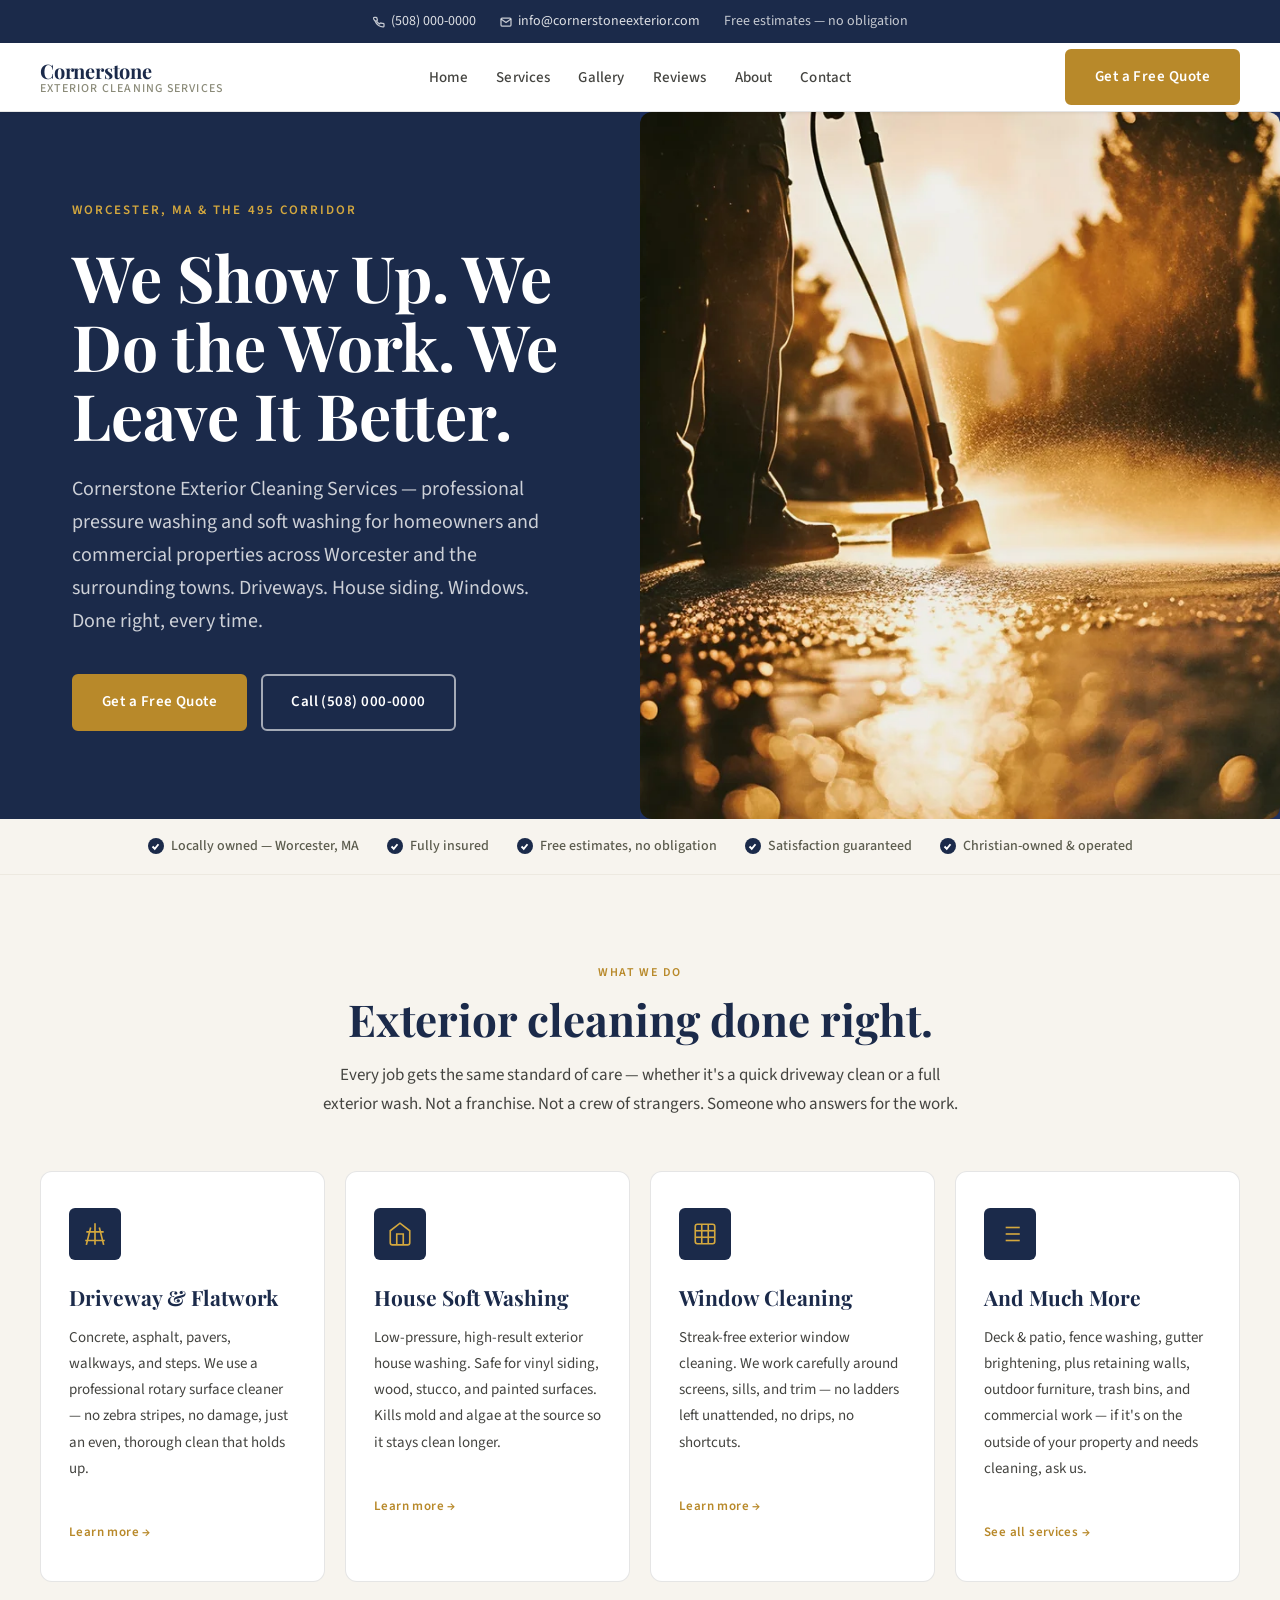
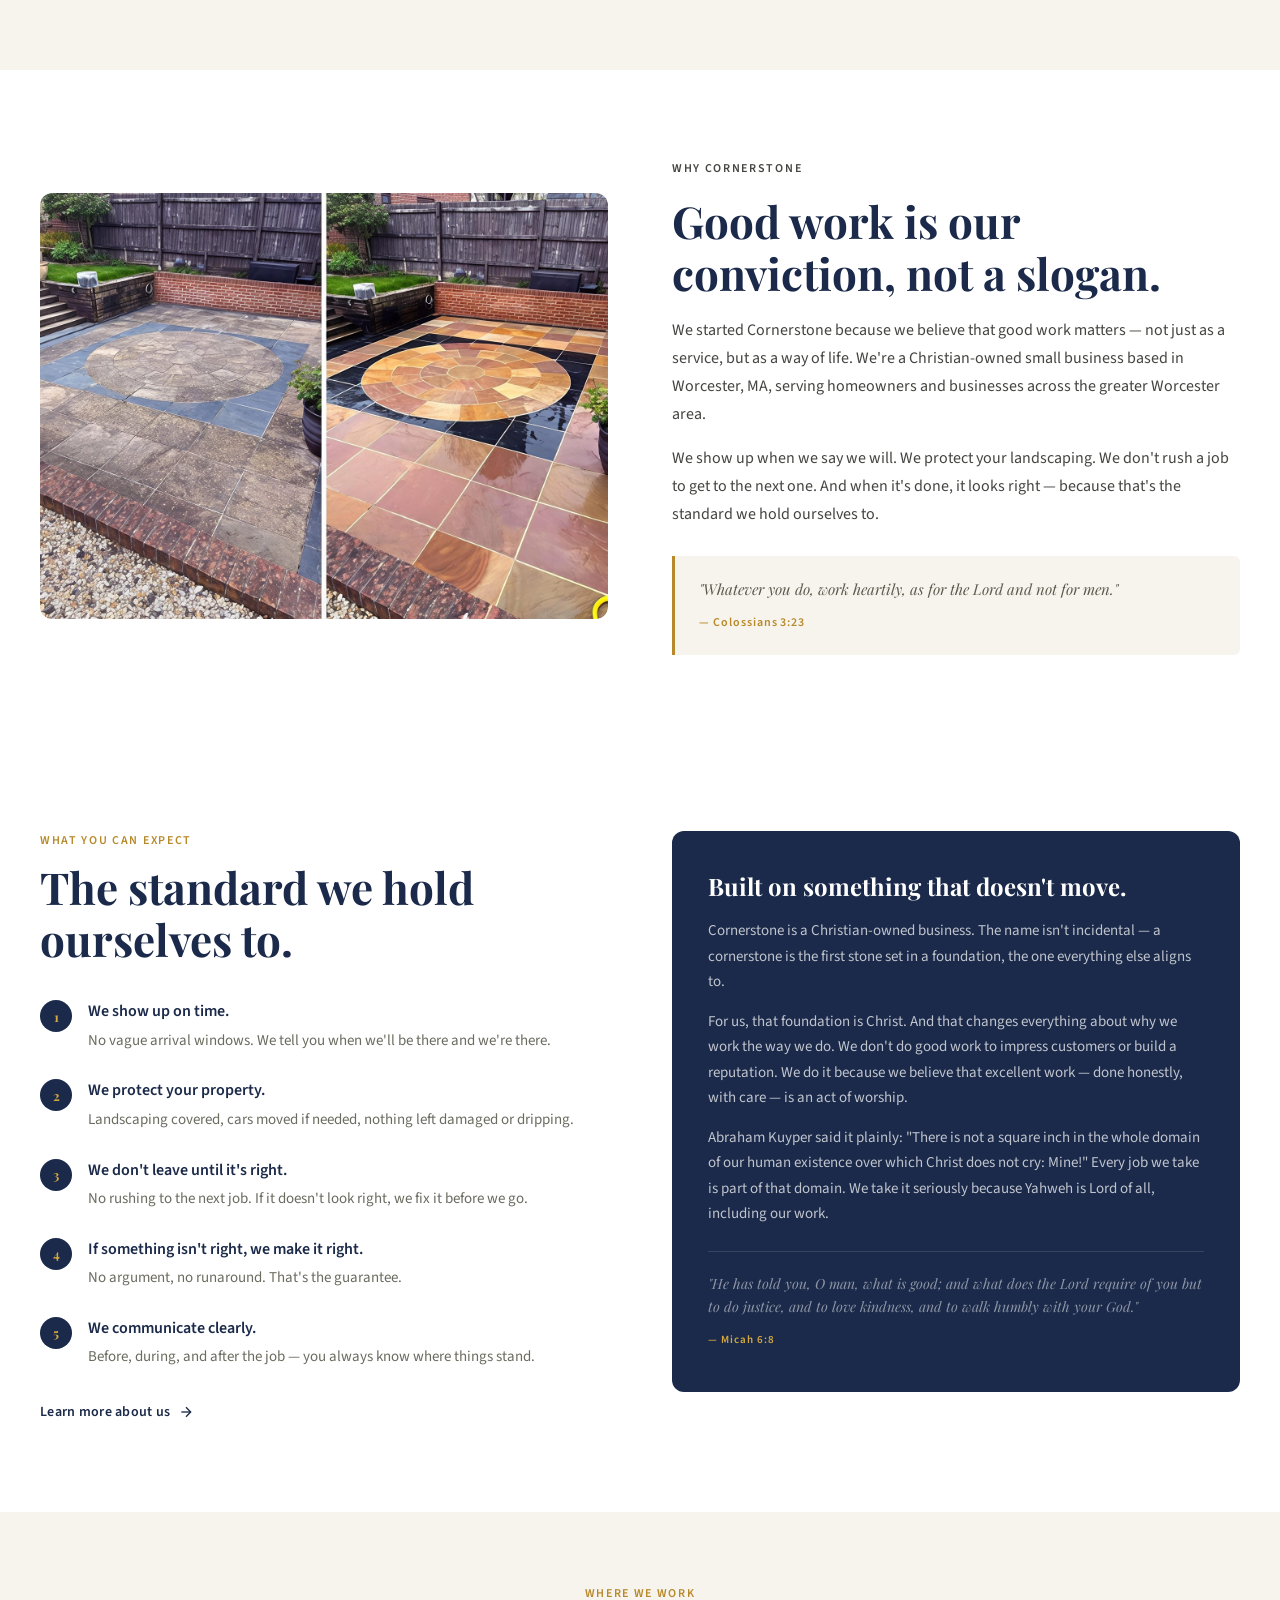
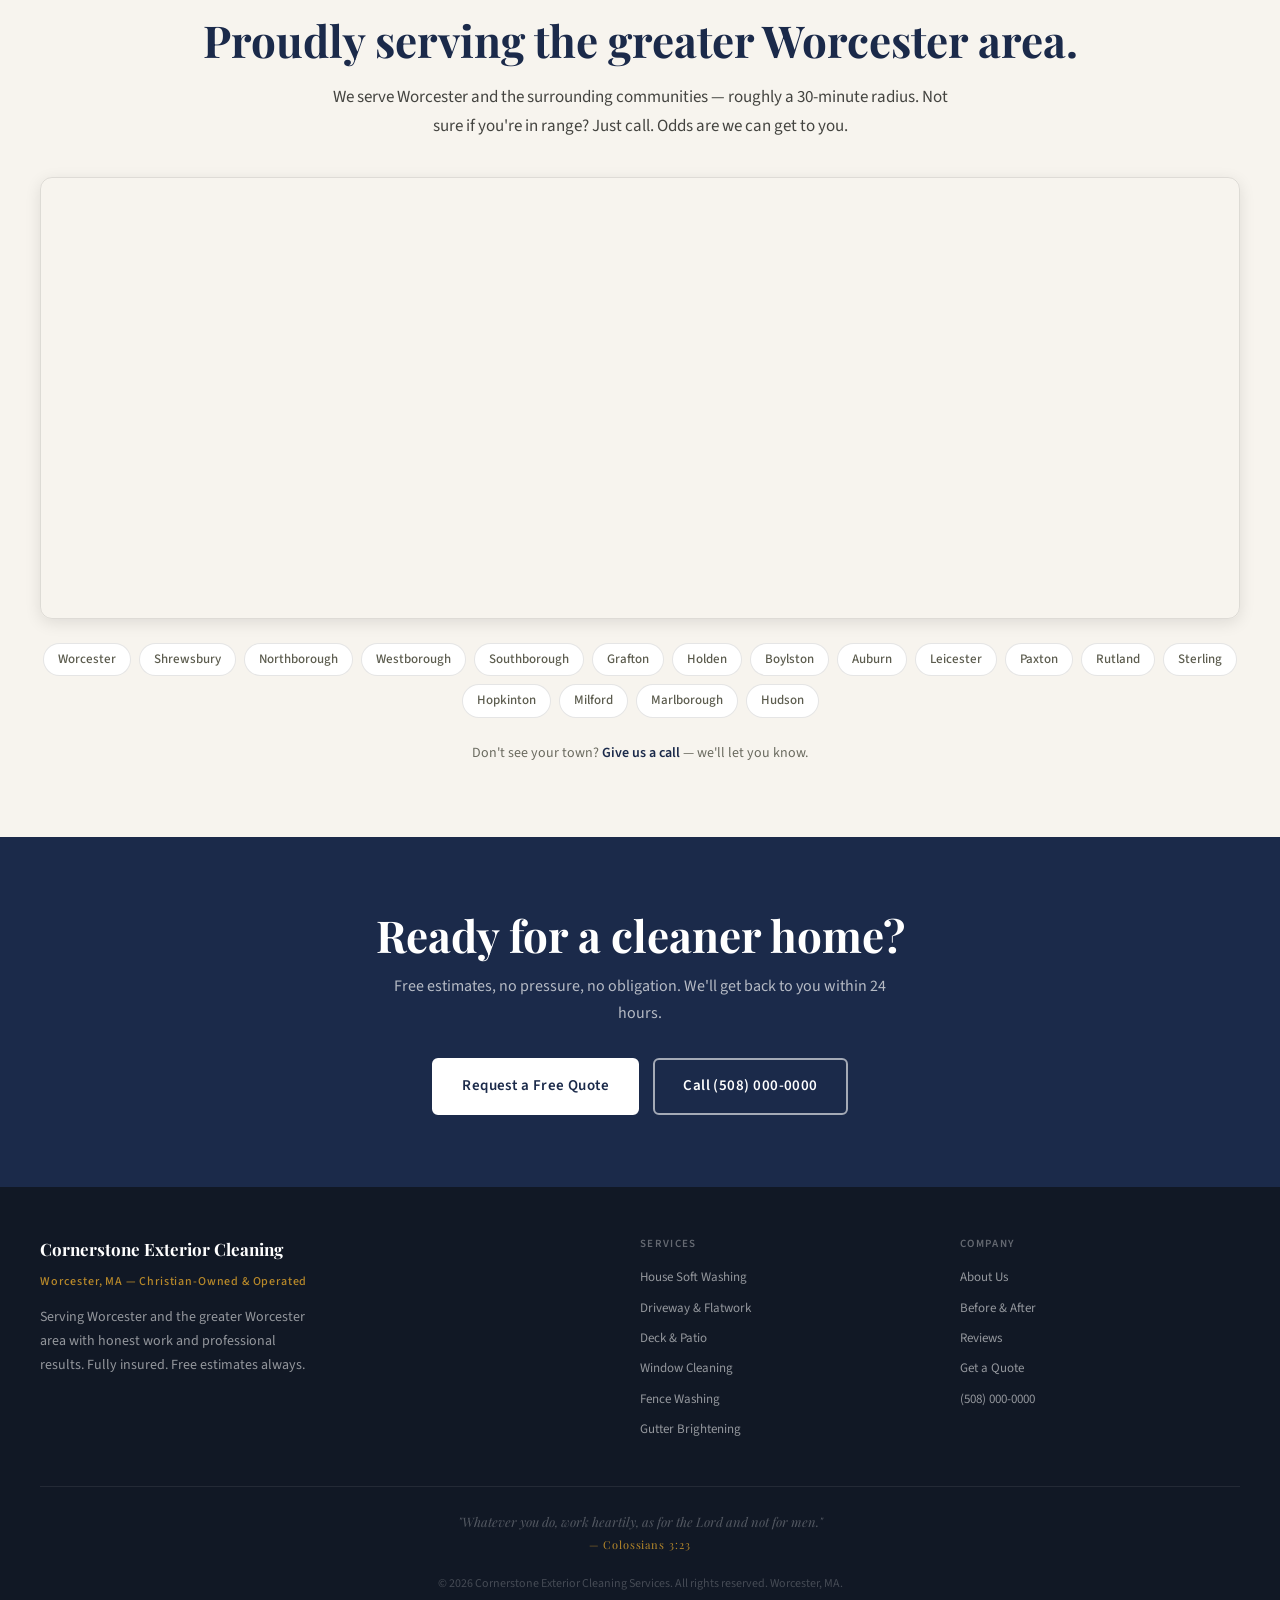
==== commit 8779f5cc: "Add files via upload" ====
--- a/index.html
+++ b/index.html
@@ -3,7 +3,7 @@
 <head>
   <meta charset="UTF-8" />
   <meta name="viewport" content="width=device-width, initial-scale=1.0" />
-  <meta name="description" content="Cornerstone Exterior Cleaning Services — Professional pressure washing and soft washing in Worcester, MA and the 495 corridor. Driveways, house siding, windows. Christian-owned. Free estimates." />
+  <meta name="description" content="Cornerstone Exterior Cleaning Services — Professional pressure washing and soft washing in Worcester, MA and the greater Worcester area. Driveways, house siding, windows. Christian-owned. Free estimates." />
   <meta name="keywords" content="pressure washing Worcester MA, soft washing Shrewsbury, driveway cleaning Northborough, house washing Westborough, exterior cleaning Grafton, window washing Worcester" />
   <title>Cornerstone Exterior Cleaning Services | Worcester, MA</title>
 
@@ -11,740 +11,7 @@
   <link rel="preconnect" href="https://fonts.gstatic.com" crossorigin />
   <link href="https://fonts.googleapis.com/css2?family=Playfair+Display:wght@600;700&family=Source+Sans+3:wght@400;500;600&display=swap" rel="stylesheet" />
 
-  <style>
-    *, *::before, *::after { box-sizing: border-box; margin: 0; padding: 0; }
-
-    :root {
-      --navy:       #1B2A4A;
-      --navy-light: #243559;
-      --stone:      #5C5C4E;
-      --stone-light:#8A8A78;
-      --cream:      #F7F4EE;
-      --cream-dark: #EDE9E0;
-      --gold:       #B8892A;
-      --gold-light: #D4A83E;
-      --white:      #FFFFFF;
-      --text-dark:  #1A1A1A;
-      --text-mid:   #444440;
-      --text-muted: #6B6B60;
-      --border:     rgba(0,0,0,0.10);
-      --radius:     6px;
-      --radius-lg:  12px;
-      --shadow-sm:  0 1px 3px rgba(0,0,0,0.08);
-      --shadow-md:  0 4px 16px rgba(0,0,0,0.10);
-      --font-display: 'Playfair Display', Georgia, serif;
-      --font-body:    'Source Sans 3', system-ui, sans-serif;
-    }
-
-    html { scroll-behavior: smooth; }
-
-    body {
-      font-family: var(--font-body);
-      font-size: 16px;
-      line-height: 1.65;
-      color: var(--text-dark);
-      background: var(--white);
-    }
-
-    img { display: block; max-width: 100%; }
-    a { color: inherit; text-decoration: none; }
-
-    /* ── UTILITY ─────────────────────────────────── */
-    .container {
-      width: 100%;
-      max-width: 1100px;
-      margin: 0 auto;
-      padding: 0 24px;
-    }
-
-    .btn {
-      display: inline-block;
-      padding: 14px 28px;
-      font-family: var(--font-body);
-      font-size: 15px;
-      font-weight: 600;
-      letter-spacing: 0.03em;
-      border-radius: var(--radius);
-      cursor: pointer;
-      transition: background 0.2s, color 0.2s, transform 0.15s;
-      border: 2px solid transparent;
-      text-align: center;
-    }
-    .btn:active { transform: scale(0.98); }
-
-    .btn-primary {
-      background: var(--gold);
-      color: var(--white);
-      border-color: var(--gold);
-    }
-    .btn-primary:hover { background: var(--gold-light); border-color: var(--gold-light); }
-
-    .btn-outline {
-      background: transparent;
-      color: var(--white);
-      border-color: rgba(255,255,255,0.6);
-    }
-    .btn-outline:hover { background: rgba(255,255,255,0.12); border-color: var(--white); }
-
-    .section-label {
-      font-size: 11px;
-      font-weight: 600;
-      letter-spacing: 0.14em;
-      text-transform: uppercase;
-      color: var(--gold);
-      margin-bottom: 10px;
-    }
-
-    .section-title {
-      font-family: var(--font-display);
-      font-size: clamp(28px, 4vw, 40px);
-      font-weight: 700;
-      color: var(--navy);
-      line-height: 1.2;
-      margin-bottom: 16px;
-    }
-
-    .section-body {
-      font-size: 16px;
-      color: var(--text-mid);
-      line-height: 1.7;
-      max-width: 640px;
-    }
-
-    /* ── TOPBAR ──────────────────────────────────── */
-    .topbar {
-      background: var(--navy);
-      color: rgba(255,255,255,0.75);
-      font-size: 13px;
-      padding: 8px 0;
-      text-align: center;
-    }
-    .topbar a { color: rgba(255,255,255,0.85); }
-    .topbar a:hover { color: var(--white); }
-    .topbar-inner {
-      display: flex;
-      justify-content: center;
-      gap: 24px;
-      flex-wrap: wrap;
-      align-items: center;
-    }
-    .topbar-inner span { display: flex; align-items: center; gap: 6px; }
-
-    /* ── NAV ─────────────────────────────────────── */
-    nav {
-      position: sticky;
-      top: 0;
-      z-index: 100;
-      background: var(--white);
-      border-bottom: 1px solid var(--border);
-      box-shadow: var(--shadow-sm);
-    }
-    .nav-inner {
-      display: flex;
-      align-items: center;
-      justify-content: space-between;
-      height: 68px;
-    }
-    .nav-logo {
-      display: flex;
-      flex-direction: column;
-      line-height: 1.1;
-    }
-    .nav-logo-name {
-      font-family: var(--font-display);
-      font-size: 18px;
-      font-weight: 700;
-      color: var(--navy);
-      letter-spacing: -0.01em;
-    }
-    .nav-logo-sub {
-      font-size: 11px;
-      letter-spacing: 0.10em;
-      text-transform: uppercase;
-      color: var(--stone-light);
-      font-weight: 500;
-    }
-    .nav-links {
-      display: flex;
-      align-items: center;
-      gap: 28px;
-      list-style: none;
-    }
-    .nav-links a {
-      font-size: 14px;
-      font-weight: 500;
-      color: var(--text-mid);
-      transition: color 0.15s;
-      letter-spacing: 0.01em;
-    }
-    .nav-links a:hover { color: var(--navy); }
-    .nav-cta { margin-left: 8px; }
-
-    .hamburger {
-      display: none;
-      flex-direction: column;
-      gap: 5px;
-      background: none;
-      border: none;
-      cursor: pointer;
-      padding: 4px;
-    }
-    .hamburger span {
-      display: block;
-      width: 24px;
-      height: 2px;
-      background: var(--navy);
-      border-radius: 2px;
-      transition: all 0.25s;
-    }
-
-    .mobile-menu {
-      display: none;
-      flex-direction: column;
-      background: var(--white);
-      border-top: 1px solid var(--border);
-      padding: 16px 24px 20px;
-      gap: 2px;
-    }
-    .mobile-menu a {
-      font-size: 15px;
-      font-weight: 500;
-      color: var(--text-mid);
-      padding: 10px 0;
-      border-bottom: 1px solid var(--cream-dark);
-    }
-    .mobile-menu a:last-child { border-bottom: none; }
-    .mobile-menu .btn { margin-top: 12px; width: 100%; }
-    .mobile-menu.open { display: flex; }
-
-    /* ── HERO ────────────────────────────────────── */
-    .hero {
-      position: relative;
-      min-height: 90vh;
-      display: flex;
-      align-items: center;
-      background: var(--navy);
-      overflow: hidden;
-    }
-
-    .hero-bg {
-      position: absolute;
-      inset: 0;
-      background:
-        linear-gradient(
-          160deg,
-          rgba(27,42,74,0.92) 0%,
-          rgba(27,42,74,0.78) 50%,
-          rgba(27,42,74,0.70) 100%
-        );
-      z-index: 1;
-    }
-
-    /* placeholder pattern until real photo is added */
-    .hero-bg-img {
-      position: absolute;
-      inset: 0;
-      background-color: #243559;
-      background-image:
-        repeating-linear-gradient(
-          45deg,
-          rgba(255,255,255,0.015) 0px,
-          rgba(255,255,255,0.015) 1px,
-          transparent 1px,
-          transparent 40px
-        );
-      z-index: 0;
-    }
-
-    .hero-content {
-      position: relative;
-      z-index: 2;
-      padding: 80px 0;
-    }
-
-    .hero-eyebrow {
-      font-size: 12px;
-      font-weight: 600;
-      letter-spacing: 0.16em;
-      text-transform: uppercase;
-      color: var(--gold-light);
-      margin-bottom: 16px;
-    }
-
-    .hero-title {
-      font-family: var(--font-display);
-      font-size: clamp(36px, 6vw, 64px);
-      font-weight: 700;
-      color: var(--white);
-      line-height: 1.1;
-      margin-bottom: 20px;
-      max-width: 720px;
-    }
-
-    .hero-title em {
-      font-style: normal;
-      color: var(--gold-light);
-    }
-
-    .hero-sub {
-      font-size: clamp(16px, 2vw, 19px);
-      color: rgba(255,255,255,0.78);
-      line-height: 1.65;
-      max-width: 560px;
-      margin-bottom: 36px;
-    }
-
-    .hero-buttons {
-      display: flex;
-      gap: 14px;
-      flex-wrap: wrap;
-    }
-
-    .hero-verse {
-      margin-top: 56px;
-      padding-top: 32px;
-      border-top: 1px solid rgba(255,255,255,0.12);
-      max-width: 480px;
-    }
-    .hero-verse blockquote {
-      font-family: var(--font-display);
-      font-size: 15px;
-      font-style: italic;
-      color: rgba(255,255,255,0.55);
-      line-height: 1.6;
-    }
-    .hero-verse cite {
-      display: block;
-      margin-top: 6px;
-      font-size: 12px;
-      font-style: normal;
-      letter-spacing: 0.08em;
-      color: var(--gold);
-      font-weight: 500;
-    }
-
-    /* ── TRUST BAR ───────────────────────────────── */
-    .trust-bar {
-      background: var(--cream);
-      border-bottom: 1px solid var(--cream-dark);
-      padding: 16px 0;
-    }
-    .trust-items {
-      display: flex;
-      justify-content: center;
-      flex-wrap: wrap;
-      gap: 8px 28px;
-    }
-    .trust-item {
-      display: flex;
-      align-items: center;
-      gap: 7px;
-      font-size: 13px;
-      font-weight: 500;
-      color: var(--stone);
-    }
-    .trust-check {
-      width: 16px;
-      height: 16px;
-      background: var(--navy);
-      border-radius: 50%;
-      display: flex;
-      align-items: center;
-      justify-content: center;
-      flex-shrink: 0;
-    }
-    .trust-check svg {
-      width: 9px;
-      height: 9px;
-      stroke: var(--white);
-      stroke-width: 2.5;
-      fill: none;
-    }
-
-    /* ── INTRO ───────────────────────────────────── */
-    .intro {
-      padding: 88px 0;
-      background: var(--white);
-    }
-    .intro-grid {
-      display: grid;
-      grid-template-columns: 1fr 1fr;
-      gap: 64px;
-      align-items: center;
-    }
-    .intro-image {
-      background: var(--cream-dark);
-      border-radius: var(--radius-lg);
-      aspect-ratio: 4/3;
-      overflow: hidden;
-      display: flex;
-      align-items: center;
-      justify-content: center;
-    }
-    .intro-image-placeholder {
-      color: var(--stone-light);
-      font-size: 13px;
-      text-align: center;
-      padding: 24px;
-    }
-    .intro-text p {
-      color: var(--text-mid);
-      line-height: 1.75;
-      margin-bottom: 16px;
-    }
-    .intro-text p:last-child { margin-bottom: 0; }
-    .intro-quote {
-      margin-top: 28px;
-      padding: 20px 24px;
-      background: var(--cream);
-      border-left: 3px solid var(--gold);
-      border-radius: 0 var(--radius) var(--radius) 0;
-    }
-    .intro-quote p {
-      font-family: var(--font-display);
-      font-size: 15px;
-      font-style: italic;
-      color: var(--stone);
-      margin-bottom: 6px !important;
-    }
-    .intro-quote cite {
-      font-size: 12px;
-      font-style: normal;
-      letter-spacing: 0.08em;
-      color: var(--gold);
-      font-weight: 600;
-    }
-
-    /* ── SERVICES ────────────────────────────────── */
-    .services {
-      padding: 88px 0;
-      background: var(--cream);
-    }
-    .services-header {
-      text-align: center;
-      margin-bottom: 52px;
-    }
-    .services-header .section-body {
-      margin: 0 auto;
-      text-align: center;
-    }
-    .services-grid {
-      display: grid;
-      grid-template-columns: repeat(4, 1fr);
-      gap: 20px;
-    }
-    .service-card {
-      background: var(--white);
-      border-radius: var(--radius-lg);
-      padding: 36px 28px;
-      border: 1px solid var(--border);
-      transition: box-shadow 0.2s, transform 0.2s;
-    }
-    .service-card:hover {
-      box-shadow: var(--shadow-md);
-      transform: translateY(-3px);
-    }
-    .service-icon {
-      width: 52px;
-      height: 52px;
-      background: var(--navy);
-      border-radius: var(--radius);
-      display: flex;
-      align-items: center;
-      justify-content: center;
-      margin-bottom: 20px;
-    }
-    .service-icon svg {
-      width: 26px;
-      height: 26px;
-      stroke: var(--gold-light);
-      stroke-width: 1.5;
-      fill: none;
-    }
-    .service-name {
-      font-family: var(--font-display);
-      font-size: 20px;
-      font-weight: 700;
-      color: var(--navy);
-      margin-bottom: 10px;
-    }
-    .service-desc {
-      font-size: 14px;
-      color: var(--text-muted);
-      line-height: 1.7;
-    }
-
-    /* ── WHY US ──────────────────────────────────── */
-    .why {
-      padding: 88px 0;
-      background: var(--white);
-    }
-    .why-grid {
-      display: grid;
-      grid-template-columns: 1fr 1fr;
-      gap: 64px;
-      align-items: start;
-    }
-    .why-points {
-      display: flex;
-      flex-direction: column;
-      gap: 24px;
-      margin-top: 32px;
-    }
-    .why-point {
-      display: flex;
-      gap: 16px;
-      align-items: flex-start;
-    }
-    .why-num {
-      flex-shrink: 0;
-      width: 32px;
-      height: 32px;
-      background: var(--navy);
-      color: var(--gold-light);
-      border-radius: 50%;
-      display: flex;
-      align-items: center;
-      justify-content: center;
-      font-size: 13px;
-      font-weight: 700;
-      font-family: var(--font-display);
-      margin-top: 2px;
-    }
-    .why-point-title {
-      font-weight: 600;
-      color: var(--navy);
-      margin-bottom: 4px;
-      font-size: 15px;
-    }
-    .why-point-body {
-      font-size: 14px;
-      color: var(--text-muted);
-      line-height: 1.65;
-    }
-    .why-statement {
-      background: var(--navy);
-      border-radius: var(--radius-lg);
-      padding: 40px 36px;
-      color: var(--white);
-    }
-    .why-statement-title {
-      font-family: var(--font-display);
-      font-size: 24px;
-      font-weight: 700;
-      color: var(--white);
-      margin-bottom: 16px;
-      line-height: 1.3;
-    }
-    .why-statement p {
-      font-size: 15px;
-      color: rgba(255,255,255,0.72);
-      line-height: 1.7;
-      margin-bottom: 14px;
-    }
-    .why-statement p:last-child { margin-bottom: 0; }
-    .why-statement-verse {
-      margin-top: 24px;
-      padding-top: 20px;
-      border-top: 1px solid rgba(255,255,255,0.12);
-    }
-    .why-statement-verse p {
-      font-family: var(--font-display);
-      font-style: italic;
-      font-size: 14px;
-      color: rgba(255,255,255,0.50);
-      margin-bottom: 6px;
-    }
-    .why-statement-verse cite {
-      font-size: 11px;
-      letter-spacing: 0.09em;
-      font-style: normal;
-      color: var(--gold-light);
-      font-weight: 600;
-    }
-
-    /* ── SERVICE AREA ────────────────────────────── */
-    .area {
-      padding: 72px 0;
-      background: var(--cream);
-      text-align: center;
-    }
-    .area-compass {
-      margin-top: 36px;
-      display: flex;
-      flex-direction: column;
-      align-items: center;
-      gap: 20px;
-    }
-    .area-hub {
-      display: flex;
-      align-items: center;
-      gap: 10px;
-      font-family: var(--font-display);
-      font-size: 18px;
-      font-weight: 700;
-      color: var(--navy);
-    }
-    .area-hub-dot {
-      width: 14px;
-      height: 14px;
-      background: var(--gold);
-      border-radius: 50%;
-      flex-shrink: 0;
-    }
-    .area-directions {
-      display: grid;
-      grid-template-columns: repeat(2, 1fr);
-      gap: 16px;
-      width: 100%;
-      max-width: 760px;
-    }
-    .area-direction {
-      background: var(--white);
-      border: 1px solid var(--border);
-      border-radius: var(--radius-lg);
-      padding: 20px 22px;
-      text-align: left;
-    }
-    .area-dir-label {
-      font-size: 11px;
-      font-weight: 700;
-      letter-spacing: 0.12em;
-      text-transform: uppercase;
-      color: var(--gold);
-      margin-bottom: 8px;
-    }
-    .area-dir-towns {
-      font-size: 14px;
-      color: var(--stone);
-      line-height: 1.6;
-    }
-    @media (max-width: 580px) {
-      .area-directions { grid-template-columns: 1fr; }
-    }
-
-    /* ── CTA BANNER ──────────────────────────────── */
-    .cta-banner {
-      background: var(--navy);
-      padding: 72px 0;
-    }
-    .cta-inner {
-      text-align: center;
-    }
-    .cta-inner .section-title { color: var(--white); margin-bottom: 12px; }
-    .cta-inner p {
-      color: rgba(255,255,255,0.68);
-      font-size: 16px;
-      margin-bottom: 32px;
-      max-width: 520px;
-      margin-left: auto;
-      margin-right: auto;
-    }
-    .cta-buttons {
-      display: flex;
-      gap: 14px;
-      justify-content: center;
-      flex-wrap: wrap;
-    }
-    .btn-white {
-      background: var(--white);
-      color: var(--navy);
-      border-color: var(--white);
-      font-weight: 600;
-    }
-    .btn-white:hover { background: var(--cream); border-color: var(--cream); }
-
-    /* ── FOOTER ──────────────────────────────────── */
-    footer {
-      background: #111825;
-      color: rgba(255,255,255,0.55);
-      padding: 48px 0 28px;
-      font-size: 13px;
-    }
-    .footer-grid {
-      display: grid;
-      grid-template-columns: 2fr 1fr 1fr;
-      gap: 40px;
-      padding-bottom: 36px;
-      border-bottom: 1px solid rgba(255,255,255,0.08);
-    }
-    .footer-brand-name {
-      font-family: var(--font-display);
-      font-size: 17px;
-      font-weight: 700;
-      color: var(--white);
-      margin-bottom: 8px;
-    }
-    .footer-brand-tagline {
-      font-size: 12px;
-      letter-spacing: 0.07em;
-      color: var(--gold);
-      font-weight: 500;
-      margin-bottom: 14px;
-    }
-    .footer-brand p {
-      line-height: 1.7;
-      max-width: 280px;
-    }
-    .footer-col h4 {
-      font-size: 11px;
-      letter-spacing: 0.12em;
-      text-transform: uppercase;
-      color: rgba(255,255,255,0.35);
-      font-weight: 600;
-      margin-bottom: 14px;
-    }
-    .footer-col a {
-      display: block;
-      color: rgba(255,255,255,0.55);
-      margin-bottom: 9px;
-      font-size: 13px;
-      transition: color 0.15s;
-    }
-    .footer-col a:hover { color: var(--white); }
-    .footer-verse {
-      text-align: center;
-      padding-top: 24px;
-      font-family: var(--font-display);
-      font-style: italic;
-      color: rgba(255,255,255,0.28);
-      font-size: 13px;
-    }
-    .footer-verse cite {
-      display: block;
-      font-style: normal;
-      font-size: 11px;
-      letter-spacing: 0.09em;
-      color: var(--gold);
-      margin-top: 4px;
-    }
-    .footer-bottom {
-      margin-top: 20px;
-      text-align: center;
-      font-size: 12px;
-      color: rgba(255,255,255,0.22);
-    }
-
-    /* ── RESPONSIVE ──────────────────────────────── */
-    @media (max-width: 900px) {
-      .intro-grid,
-      .why-grid { grid-template-columns: 1fr; gap: 36px; }
-      .services-grid { grid-template-columns: 1fr 1fr; }
-      .footer-grid { grid-template-columns: 1fr 1fr; }
-    }
-
-    @media (max-width: 640px) {
-      .nav-links, .nav-cta { display: none; }
-      .hamburger { display: flex; }
-      .services-grid { grid-template-columns: 1fr; }
-      .footer-grid { grid-template-columns: 1fr; }
-      .hero { min-height: 100svh; }
-      .intro-image { display: none; }
-      .hero-buttons { flex-direction: column; }
-      .hero-buttons .btn { text-align: center; }
-      .topbar-inner { gap: 12px; font-size: 12px; }
-    }
-  </style>
+  <link rel="stylesheet" href="styles.css" />
 </head>
 <body>
 
@@ -769,68 +36,65 @@
   <nav aria-label="Main navigation">
     <div class="container">
       <div class="nav-inner">
-        <a href="/" class="nav-logo" aria-label="Cornerstone Exterior Cleaning Services — Home">
+        <a href="index.html" class="nav-logo" aria-label="Cornerstone Exterior Cleaning Services — Home">
           <span class="nav-logo-name">Cornerstone</span>
           <span class="nav-logo-sub">Exterior Cleaning Services</span>
         </a>
         <ul class="nav-links">
-          <li><a href="#services">Services</a></li>
+          <li><a href="index.html">Home</a></li>
+          <li><a href="services.html">Services</a></li>
           <li><a href="gallery.html">Gallery</a></li>
           <li><a href="testimonials.html">Reviews</a></li>
           <li><a href="about.html">About</a></li>
           <li><a href="contact.html">Contact</a></li>
         </ul>
-        <a href="contact.html" class="btn btn-primary nav-cta">Get a Free Quote</a>
+        <a href="quote.html" class="btn btn-primary nav-cta">Get a Free Quote</a>
         <button class="hamburger" id="hamburger" aria-label="Open menu" aria-expanded="false">
           <span></span><span></span><span></span>
         </button>
       </div>
     </div>
     <div class="mobile-menu" id="mobileMenu" role="navigation" aria-label="Mobile menu">
-      <a href="#services">Services</a>
+      <a href="index.html">Home</a>
+      <a href="services.html">Services</a>
       <a href="gallery.html">Gallery</a>
       <a href="testimonials.html">Reviews</a>
       <a href="about.html">About</a>
       <a href="contact.html">Contact</a>
-      <a href="contact.html" class="btn btn-primary">Get a Free Quote</a>
+      <a href="quote.html" class="btn btn-primary">Get a Free Quote</a>
     </div>
   </nav>
 
   <!-- HERO -->
   <section class="hero" aria-label="Hero">
-    <div class="hero-bg-img"></div>
-    <div class="hero-bg"></div>
-    <!--
-      TO ADD YOUR PHOTO:
-      Replace the two divs above with:
-      <img src="images/hero.jpg" alt="Clean driveway after pressure washing"
-           style="position:absolute;inset:0;width:100%;height:100%;object-fit:cover;z-index:0;" />
-      <div class="hero-bg"></div>
-    -->
-    <div class="container">
-      <div class="hero-content">
-        <p class="hero-eyebrow">Worcester, MA &amp; the 495 Corridor</p>
-        <h1 class="hero-title">
-          We Show Up.<br>
-          We Do the Work.<br>
-          We Leave It <em>Better</em>.
-        </h1>
-        <p class="hero-sub">
-          Cornerstone Exterior Cleaning Services — professional pressure washing
-          and soft washing for homeowners and commercial properties across Worcester
-          and the surrounding towns. Driveways. House siding. Windows. Done right, every time.
-        </p>
-        <div class="hero-buttons">
-          <a href="contact.html" class="btn btn-primary">Get a Free Quote</a>
-          <a href="tel:+15080000000" class="btn btn-outline">Call (508) 000-0000</a>
-        </div>
-        <div class="hero-verse">
-          <blockquote>
-            "Whatever you do, work heartily, as for the Lord and not for men."
-            <cite>— Colossians 3:23</cite>
-          </blockquote>
-        </div>
-      </div>
+    <div class="hero-inner">
+
+      <!-- LEFT: text -->
+      <div class="hero-left">
+        <div class="hero-content">
+          <p class="hero-eyebrow">Worcester, MA &amp; the 495 Corridor</p>
+          <h1 class="hero-title">
+            We Show Up. We Do the Work. We Leave It Better.
+          </h1>
+          <p class="hero-sub">
+            Cornerstone Exterior Cleaning Services — professional pressure washing
+            and soft washing for homeowners and commercial properties across Worcester
+            and the surrounding towns. Driveways. House siding. Windows. Done right, every time.
+          </p>
+          <div class="hero-buttons">
+            <a href="quote.html" class="btn btn-primary">Get a Free Quote</a>
+            <a href="tel:+15080000000" class="btn btn-outline">Call (508) 000-0000</a>
+          </div>
+        </div>
+      </div>
+
+      <!-- RIGHT: hero photo -->
+      <div class="hero-right">
+        <img src="images/hero-driveway.webp"
+             alt="Pressure washing a driveway at golden hour — surface cleaner in action"
+             style="width:100%;height:100%;object-fit:cover;display:block;border-radius:var(--radius-lg);" />
+      </div>
+
     </div>
   </section>
 
@@ -862,73 +126,73 @@
     </div>
   </div>
 
+  <!-- SERVICES -->
+  <section class="services" id="services" aria-labelledby="services-heading">
+    <div class="container">
+      <div class="services-header">
+        <p class="section-label">What We Do</p>
+        <h2 class="section-title" id="services-heading">Exterior cleaning done right.</h2>
+        <p class="section-body">Every job gets the same standard of care — whether it's a quick driveway clean or a full exterior wash. Not a franchise. Not a crew of strangers. Someone who answers for the work.</p>
+      </div>
+      <div class="services-grid">
+
+        <article class="service-card">
+          <div class="service-icon" aria-hidden="true">
+            <svg viewBox="0 0 24 24"><path d="M12 2L12 22M8 6l-4 16M16 6l4 16M4 10h16M3 18h18"/></svg>
+          </div>
+          <h3 class="service-name">Driveway &amp; Flatwork</h3>
+          <p class="service-desc">Concrete, asphalt, pavers, walkways, and steps. We use a professional rotary surface cleaner — no zebra stripes, no damage, just an even, thorough clean that holds up.</p>
+          <a href="services.html#flatwork" style="display:inline-block;margin-top:16px;font-size:13px;font-weight:600;color:var(--gold);letter-spacing:0.03em;">Learn more →</a>
+        </article>
+
+        <article class="service-card">
+          <div class="service-icon" aria-hidden="true">
+            <svg viewBox="0 0 24 24"><path d="M3 9l9-7 9 7v11a2 2 0 01-2 2H5a2 2 0 01-2-2z"/><polyline points="9,22 9,12 15,12 15,22"/></svg>
+          </div>
+          <h3 class="service-name">House Soft Washing</h3>
+          <p class="service-desc">Low-pressure, high-result exterior house washing. Safe for vinyl siding, wood, stucco, and painted surfaces. Kills mold and algae at the source so it stays clean longer.</p>
+          <a href="services.html#softwash" style="display:inline-block;margin-top:16px;font-size:13px;font-weight:600;color:var(--gold);letter-spacing:0.03em;">Learn more →</a>
+        </article>
+
+        <article class="service-card">
+          <div class="service-icon" aria-hidden="true">
+            <svg viewBox="0 0 24 24"><rect x="3" y="3" width="18" height="18" rx="2"/><line x1="3" y1="9" x2="21" y2="9"/><line x1="3" y1="15" x2="21" y2="15"/><line x1="9" y1="3" x2="9" y2="21"/><line x1="15" y1="3" x2="15" y2="21"/></svg>
+          </div>
+          <h3 class="service-name">Window Cleaning</h3>
+          <p class="service-desc">Streak-free exterior window cleaning. We work carefully around screens, sills, and trim — no ladders left unattended, no drips, no shortcuts.</p>
+          <a href="services.html#windows" style="display:inline-block;margin-top:16px;font-size:13px;font-weight:600;color:var(--gold);letter-spacing:0.03em;">Learn more →</a>
+        </article>
+
+        <article class="service-card">
+          <div class="service-icon" aria-hidden="true">
+            <svg viewBox="0 0 24 24"><line x1="8" y1="6" x2="21" y2="6"/><line x1="8" y1="12" x2="21" y2="12"/><line x1="8" y1="18" x2="21" y2="18"/><line x1="3" y1="6" x2="3.01" y2="6"/><line x1="3" y1="12" x2="3.01" y2="12"/><line x1="3" y1="18" x2="3.01" y2="18"/></svg>
+          </div>
+          <h3 class="service-name">And Much More</h3>
+          <p class="service-desc">Deck &amp; patio, fence washing, gutter brightening, plus retaining walls, outdoor furniture, trash bins, and commercial work — if it's on the outside of your property and needs cleaning, ask us.</p>
+          <a href="services.html" style="display:inline-block;margin-top:16px;font-size:13px;font-weight:600;color:var(--gold);letter-spacing:0.03em;">See all services →</a>
+        </article>
+
+      </div>
+    </div>
+  </section>
+
   <!-- INTRO -->
   <section class="intro" aria-labelledby="intro-heading">
     <div class="container">
       <div class="intro-grid">
-        <div class="intro-image" aria-hidden="true">
-          <p class="intro-image-placeholder">Before &amp; after photo<br>coming soon</p>
+        <div class="intro-image">
+          <img src="images/patio-before-after.jpg" alt="Stone patio before and after cleaning — dramatic transformation" loading="lazy" style="width:100%;height:100%;object-fit:cover;border-radius:var(--radius-lg);" />
         </div>
         <div class="intro-text">
           <p class="section-label">Why Cornerstone</p>
           <h2 class="section-title" id="intro-heading">Good work is our conviction, not a slogan.</h2>
-          <p>We started Cornerstone because we believe that good work matters — not just as a service, but as a way of life. We're a Reformed Christian-owned small business based in Worcester, MA, serving homeowners and businesses across the greater Worcester area.</p>
+          <p>We started Cornerstone because we believe that good work matters — not just as a service, but as a way of life. We're a Christian-owned small business based in Worcester, MA, serving homeowners and businesses across the greater Worcester area.</p>
           <p>We show up when we say we will. We protect your landscaping. We don't rush a job to get to the next one. And when it's done, it looks right — because that's the standard we hold ourselves to.</p>
           <div class="intro-quote">
             <p>"Whatever you do, work heartily, as for the Lord and not for men."</p>
             <cite>— Colossians 3:23</cite>
           </div>
         </div>
-      </div>
-    </div>
-  </section>
-
-  <!-- SERVICES -->
-  <section class="services" id="services" aria-labelledby="services-heading">
-    <div class="container">
-      <div class="services-header">
-        <p class="section-label">What We Do</p>
-        <h2 class="section-title" id="services-heading">Exterior cleaning done right.</h2>
-        <p class="section-body">Every job gets the same standard of care — whether it's a quick driveway clean or a full exterior wash. We're not a franchise. You get us.</p>
-      </div>
-      <div class="services-grid">
-
-        <article class="service-card">
-          <div class="service-icon" aria-hidden="true">
-            <svg viewBox="0 0 24 24"><path d="M12 2L12 22M8 6l-4 16M16 6l4 16M4 10h16M3 18h18"/></svg>
-          </div>
-          <h3 class="service-name">Driveway &amp; Flatwork</h3>
-          <p class="service-desc">Concrete, asphalt, pavers, walkways, patios. We use a professional rotary surface cleaner — no zebra stripes, no damage, just an even, thorough clean.</p>
-          <a href="services.html#flatwork" style="display:inline-block;margin-top:16px;font-size:13px;font-weight:600;color:var(--gold);letter-spacing:0.03em;">Learn more →</a>
-        </article>
-
-        <article class="service-card">
-          <div class="service-icon" aria-hidden="true">
-            <svg viewBox="0 0 24 24"><path d="M3 9l9-7 9 7v11a2 2 0 01-2 2H5a2 2 0 01-2-2z"/><polyline points="9,22 9,12 15,12 15,22"/></svg>
-          </div>
-          <h3 class="service-name">House Soft Washing</h3>
-          <p class="service-desc">Low-pressure, high-result exterior house washing. Safe for vinyl siding, wood, stucco, and painted surfaces. Kills mold and algae at the source.</p>
-          <a href="services.html#softwash" style="display:inline-block;margin-top:16px;font-size:13px;font-weight:600;color:var(--gold);letter-spacing:0.03em;">Learn more →</a>
-        </article>
-
-        <article class="service-card">
-          <div class="service-icon" aria-hidden="true">
-            <svg viewBox="0 0 24 24"><rect x="3" y="3" width="18" height="18" rx="2"/><line x1="3" y1="9" x2="21" y2="9"/><line x1="3" y1="15" x2="21" y2="15"/><line x1="9" y1="3" x2="9" y2="21"/><line x1="15" y1="3" x2="15" y2="21"/></svg>
-          </div>
-          <h3 class="service-name">Window Cleaning</h3>
-          <p class="service-desc">Streak-free exterior window cleaning. We treat your home with care — no ladders left unattended, no drips on your sills or trim.</p>
-          <a href="services.html#windows" style="display:inline-block;margin-top:16px;font-size:13px;font-weight:600;color:var(--gold);letter-spacing:0.03em;">Learn more →</a>
-        </article>
-
-        <article class="service-card" style="background:var(--white);border:1px solid var(--border);">
-          <div class="service-icon" aria-hidden="true">
-            <svg viewBox="0 0 24 24"><line x1="8" y1="6" x2="21" y2="6"/><line x1="8" y1="12" x2="21" y2="12"/><line x1="8" y1="18" x2="21" y2="18"/><line x1="3" y1="6" x2="3.01" y2="6"/><line x1="3" y1="12" x2="3.01" y2="12"/><line x1="3" y1="18" x2="3.01" y2="18"/></svg>
-          </div>
-          <h3 class="service-name">And Much More</h3>
-          <p class="service-desc">Fence washing, deck cleaning, patios, trash cans, retaining walls, and much more.</p>
-          <a href="services.html" style="display:inline-block;margin-top:16px;font-size:13px;font-weight:600;color:var(--gold);letter-spacing:0.03em;">See all services →</a>
-        </article>
-
       </div>
     </div>
   </section>
@@ -977,10 +241,16 @@
               </div>
             </div>
           </div>
+          <div class="why-cta">
+            <a href="about.html">
+              Learn more about us
+              <svg viewBox="0 0 24 24" aria-hidden="true"><line x1="5" y1="12" x2="19" y2="12"/><polyline points="12 5 19 12 12 19"/></svg>
+            </a>
+          </div>
         </div>
         <div class="why-statement" role="complementary" aria-label="Our faith and values">
           <h3 class="why-statement-title">Built on something that doesn't move.</h3>
-          <p>Cornerstone is a Reformed Christian-owned business. The name isn't incidental — a cornerstone is the first stone set in a foundation, the one everything else aligns to.</p>
+          <p>Cornerstone is a Christian-owned business. The name isn't incidental — a cornerstone is the first stone set in a foundation, the one everything else aligns to.</p>
           <p>For us, that foundation is Christ. And that changes everything about why we work the way we do. We don't do good work to impress customers or build a reputation. We do it because we believe that excellent work — done honestly, with care — is an act of worship.</p>
           <p>Abraham Kuyper said it plainly: "There is not a square inch in the whole domain of our human existence over which Christ does not cry: Mine!" Every job we take is part of that domain. We take it seriously because Yahweh is Lord of all, including our work.</p>
           <div class="why-statement-verse">
@@ -997,37 +267,43 @@
     <div class="container">
       <p class="section-label">Where We Work</p>
       <h2 class="section-title" id="area-heading">Proudly serving the greater Worcester area.</h2>
-      <p class="section-body" style="margin:0 auto 24px;text-align:center;">We serve Worcester and the surrounding communities along the major corridors. Not sure if you're in range? Just call — odds are we do.</p>
-
-      <div class="area-compass" role="presentation" aria-label="Service area by corridor">
-
-        <div class="area-hub">
-          <div class="area-hub-dot" aria-hidden="true"></div>
-          <span>Worcester</span>
-        </div>
-
-        <div class="area-directions">
-          <div class="area-direction">
-            <div class="area-dir-label">I-290 East</div>
-            <div class="area-dir-towns">Shrewsbury · Northborough · Boylston · Marlborough · Hudson</div>
-          </div>
-          <div class="area-direction">
-            <div class="area-dir-label">I-495 South</div>
-            <div class="area-dir-towns">Westborough · Southborough · Hopkinton · Grafton · Milford · Upton</div>
-          </div>
-          <div class="area-direction">
-            <div class="area-dir-label">I-290 West &amp; Route 9</div>
-            <div class="area-dir-towns">Auburn · Leicester · Spencer · Charlton · Sutton</div>
-          </div>
-          <div class="area-direction">
-            <div class="area-dir-label">I-190 North</div>
-            <div class="area-dir-towns">Holden · Paxton · Rutland · Sterling · Princeton</div>
-          </div>
-        </div>
-
-      </div>
-
-      <p style="text-align:center;margin-top:32px;font-size:14px;color:var(--text-muted);">
+      <p class="section-body" style="margin:0 auto 28px;text-align:center;">
+        We serve Worcester and the surrounding communities — roughly a 30-minute radius.
+        Not sure if you're in range? Just call. Odds are we can get to you.
+      </p>
+
+      <div class="area-map-wrap">
+        <iframe
+          title="Cornerstone Exterior Cleaning — Service Area"
+          src="https://www.google.com/maps/embed?pb=!1m18!1m12!1m3!1d188442.23530491864!2d-71.97867!3d42.2700!2m3!1f0!2f0!3f0!3m2!1i1024!2i768!4f13.1!3m3!1m2!1s0x89e406b8e069c3c9%3A0x4044cbe29da3fa3e!2sWorcester%2C%20MA!5e0!3m2!1sen!2sus!4v1"
+          allowfullscreen=""
+          loading="lazy"
+          referrerpolicy="no-referrer-when-downgrade"
+          aria-label="Map showing Cornerstone service area around Worcester, MA">
+        </iframe>
+      </div>
+
+      <div class="area-towns" role="list" aria-label="Towns served">
+        <span class="area-town-pill" role="listitem">Worcester</span>
+        <span class="area-town-pill" role="listitem">Shrewsbury</span>
+        <span class="area-town-pill" role="listitem">Northborough</span>
+        <span class="area-town-pill" role="listitem">Westborough</span>
+        <span class="area-town-pill" role="listitem">Southborough</span>
+        <span class="area-town-pill" role="listitem">Grafton</span>
+        <span class="area-town-pill" role="listitem">Holden</span>
+        <span class="area-town-pill" role="listitem">Boylston</span>
+        <span class="area-town-pill" role="listitem">Auburn</span>
+        <span class="area-town-pill" role="listitem">Leicester</span>
+        <span class="area-town-pill" role="listitem">Paxton</span>
+        <span class="area-town-pill" role="listitem">Rutland</span>
+        <span class="area-town-pill" role="listitem">Sterling</span>
+        <span class="area-town-pill" role="listitem">Hopkinton</span>
+        <span class="area-town-pill" role="listitem">Milford</span>
+        <span class="area-town-pill" role="listitem">Marlborough</span>
+        <span class="area-town-pill" role="listitem">Hudson</span>
+      </div>
+
+      <p style="text-align:center;margin-top:24px;font-size:14px;color:var(--text-muted);">
         Don't see your town? <a href="tel:+15080000000" style="color:var(--navy);font-weight:600;">Give us a call</a> — we'll let you know.
       </p>
     </div>
@@ -1040,7 +316,7 @@
         <h2 class="section-title" id="cta-heading">Ready for a cleaner home?</h2>
         <p>Free estimates, no pressure, no obligation. We'll get back to you within 24 hours.</p>
         <div class="cta-buttons">
-          <a href="contact.html" class="btn btn-white">Request a Free Quote</a>
+          <a href="quote.html" class="btn btn-white">Request a Free Quote</a>
           <a href="tel:+15080000000" class="btn btn-outline">Call (508) 000-0000</a>
         </div>
       </div>
@@ -1054,22 +330,23 @@
         <div class="footer-brand">
           <p class="footer-brand-name">Cornerstone Exterior Cleaning</p>
           <p class="footer-brand-tagline">Worcester, MA — Christian-Owned &amp; Operated</p>
-          <p>Serving Worcester and the 495 corridor with honest work and professional results. Fully insured. Free estimates always.</p>
+          <p>Serving Worcester and the greater Worcester area with honest work and professional results. Fully insured. Free estimates always.</p>
         </div>
         <div class="footer-col">
           <h4>Services</h4>
+          <a href="services.html#softwash">House Soft Washing</a>
           <a href="services.html#flatwork">Driveway &amp; Flatwork</a>
-          <a href="services.html#softwash">House Soft Washing</a>
+          <a href="services.html#deckpatio">Deck &amp; Patio</a>
           <a href="services.html#windows">Window Cleaning</a>
           <a href="services.html#fences">Fence Washing</a>
-          <a href="services.html">All Services</a>
+          <a href="services.html#gutters">Gutter Brightening</a>
         </div>
         <div class="footer-col">
           <h4>Company</h4>
           <a href="about.html">About Us</a>
           <a href="gallery.html">Before &amp; After</a>
           <a href="testimonials.html">Reviews</a>
-          <a href="contact.html">Get a Quote</a>
+          <a href="quote.html">Get a Quote</a>
           <a href="tel:+15080000000">(508) 000-0000</a>
         </div>
       </div>
--- a/styles.css
+++ b/styles.css
@@ -0,0 +1,1122 @@
+    *, *::before, *::after { box-sizing: border-box; margin: 0; padding: 0; }
+
+    :root {
+      --navy:       #1B2A4A;
+      --navy-light: #243559;
+      --stone:      #5C5C4E;
+      --stone-light:#8A8A78;
+      --cream:      #F7F4EE;
+      --cream-dark: #EDE9E0;
+      --gold:       #B8892A;
+      --gold-light: #D4A83E;
+      --white:      #FFFFFF;
+      --text-dark:  #1A1A1A;
+      --text-mid:   #444440;
+      --text-muted: #6B6B60;
+      --border:     rgba(0,0,0,0.10);
+      --radius:     6px;
+      --radius-lg:  12px;
+      --shadow-sm:  0 1px 3px rgba(0,0,0,0.08);
+      --shadow-md:  0 4px 16px rgba(0,0,0,0.10);
+      --font-display: 'Playfair Display', Georgia, serif;
+      --font-body:    'Source Sans 3', system-ui, sans-serif;
+    }
+
+    html { scroll-behavior: smooth; }
+
+    body {
+      font-family: var(--font-body);
+      font-size: 16px;
+      line-height: 1.65;
+      color: var(--text-dark);
+      background: var(--white);
+    }
+
+    img { display: block; max-width: 100%; }
+    a { color: inherit; text-decoration: none; }
+
+    /* ── UTILITY ─────────────────────────────────── */
+    .container {
+      width: 100%;
+      max-width: 1280px;
+      margin: 0 auto;
+      padding: 0 40px;
+    }
+
+    .btn {
+      display: inline-block;
+      padding: 14px 28px;
+      font-family: var(--font-body);
+      font-size: 15px;
+      font-weight: 600;
+      letter-spacing: 0.03em;
+      border-radius: var(--radius);
+      cursor: pointer;
+      transition: background 0.2s, color 0.2s, transform 0.15s;
+      border: 2px solid transparent;
+      text-align: center;
+    }
+    .btn:active { transform: scale(0.98); }
+
+    .btn-primary {
+      background: var(--gold);
+      color: var(--white);
+      border-color: var(--gold);
+    }
+    .btn-primary:hover { background: var(--gold-light); border-color: var(--gold-light); }
+
+    .btn-outline {
+      background: transparent;
+      color: var(--white);
+      border-color: rgba(255,255,255,0.6);
+    }
+    .btn-outline:hover { background: rgba(255,255,255,0.12); border-color: var(--white); }
+
+    .section-label {
+      font-size: 12px;
+      font-weight: 600;
+      letter-spacing: 0.14em;
+      text-transform: uppercase;
+      color: var(--gold);
+      margin-bottom: 10px;
+    }
+
+    .section-title {
+      font-family: var(--font-display);
+      font-size: clamp(30px, 4vw, 44px);
+      font-weight: 700;
+      color: var(--navy);
+      line-height: 1.2;
+      margin-bottom: 16px;
+    }
+
+    .section-body {
+      font-size: 17px;
+      color: var(--text-mid);
+      line-height: 1.7;
+      max-width: 640px;
+    }
+
+    /* ── TOPBAR ──────────────────────────────────── */
+    .topbar {
+      background: var(--navy);
+      color: rgba(255,255,255,0.75);
+      font-size: 14px;
+      padding: 10px 0;
+      text-align: center;
+    }
+    .topbar a { color: rgba(255,255,255,0.85); }
+    .topbar a:hover { color: var(--white); }
+    .topbar-inner {
+      display: flex;
+      justify-content: center;
+      gap: 24px;
+      flex-wrap: wrap;
+      align-items: center;
+    }
+    .topbar-inner span { display: flex; align-items: center; gap: 6px; }
+
+    /* ── NAV ─────────────────────────────────────── */
+    nav {
+      position: sticky;
+      top: 0;
+      z-index: 100;
+      background: var(--white);
+      border-bottom: 1px solid var(--border);
+      box-shadow: var(--shadow-sm);
+    }
+    .nav-inner {
+      display: flex;
+      align-items: center;
+      justify-content: space-between;
+      height: 68px;
+    }
+    .nav-logo {
+      display: flex;
+      flex-direction: column;
+      line-height: 1.1;
+    }
+    .nav-logo-name {
+      font-family: var(--font-display);
+      font-size: 20px;
+      font-weight: 700;
+      color: var(--navy);
+      letter-spacing: -0.01em;
+    }
+    .nav-logo-sub {
+      font-size: 12px;
+      letter-spacing: 0.10em;
+      text-transform: uppercase;
+      color: var(--stone-light);
+      font-weight: 500;
+    }
+    .nav-links {
+      display: flex;
+      align-items: center;
+      gap: 28px;
+      list-style: none;
+    }
+    .nav-links a {
+      font-size: 15px;
+      font-weight: 500;
+      color: var(--text-mid);
+      transition: color 0.15s;
+      letter-spacing: 0.01em;
+    }
+    .nav-links a:hover { color: var(--navy); }
+    .nav-cta { margin-left: 8px; }
+
+    .hamburger {
+      display: none;
+      flex-direction: column;
+      gap: 5px;
+      background: none;
+      border: none;
+      cursor: pointer;
+      padding: 4px;
+    }
+    .hamburger span {
+      display: block;
+      width: 24px;
+      height: 2px;
+      background: var(--navy);
+      border-radius: 2px;
+      transition: all 0.25s;
+    }
+
+    .mobile-menu {
+      display: none;
+      flex-direction: column;
+      background: var(--white);
+      border-top: 1px solid var(--border);
+      padding: 16px 24px 20px;
+      gap: 2px;
+    }
+    .mobile-menu a {
+      font-size: 15px;
+      font-weight: 500;
+      color: var(--text-mid);
+      padding: 10px 0;
+      border-bottom: 1px solid var(--cream-dark);
+    }
+    .mobile-menu a:last-child { border-bottom: none; }
+    .mobile-menu .btn { margin-top: 12px; width: 100%; }
+    .mobile-menu.open { display: flex; }
+
+    /* ── HERO ────────────────────────────────────── */
+    .hero {
+      background: var(--navy);
+      overflow: hidden;
+    }
+
+    .hero-inner {
+      display: grid;
+      grid-template-columns: 1fr 1fr;
+      min-height: 560px;
+      align-items: stretch;
+    }
+
+    /* Left column — text pushed toward the center split,
+       max-width caps line length so it doesn't sprawl */
+    .hero-left {
+      display: flex;
+      align-items: center;
+      justify-content: flex-end;
+    }
+
+    .hero-content {
+      width: 100%;
+      max-width: 560px;
+      padding: 72px 48px 72px 24px;
+    }
+
+    .hero-eyebrow {
+      font-size: 13px;
+      font-weight: 600;
+      letter-spacing: 0.16em;
+      text-transform: uppercase;
+      color: var(--gold-light);
+      margin-bottom: 20px;
+    }
+
+    .hero-title {
+      font-family: var(--font-display);
+      font-size: clamp(40px, 5vw, 72px);
+      font-weight: 700;
+      color: var(--white);
+      line-height: 1.08;
+      margin-bottom: 24px;
+    }
+
+    .hero-title em {
+      font-style: normal;
+      color: var(--gold-light);
+    }
+
+    .hero-sub {
+      font-size: clamp(16px, 1.8vw, 20px);
+      color: rgba(255,255,255,0.78);
+      line-height: 1.65;
+      max-width: 520px;
+      margin-bottom: 36px;
+    }
+
+    .hero-buttons {
+      display: flex;
+      gap: 14px;
+      flex-wrap: wrap;
+    }
+
+    /* RIGHT SIDE — photo placeholder */
+    .hero-right {
+      position: relative;
+      overflow: hidden;
+      background: #1e3060;
+      /* swap for a real photo by replacing background with an <img> tag */
+    }
+
+    .hero-image-placeholder {
+      position: absolute;
+      inset: 0;
+      display: flex;
+      flex-direction: column;
+      align-items: center;
+      justify-content: center;
+      gap: 12px;
+      background: linear-gradient(135deg, #1e3060 0%, #2a4070 60%, #1a2a50 100%);
+      background-image:
+        linear-gradient(135deg, #1e3060 0%, #2a4070 60%, #1a2a50 100%),
+        repeating-linear-gradient(
+          45deg,
+          rgba(255,255,255,0.012) 0px,
+          rgba(255,255,255,0.012) 1px,
+          transparent 1px,
+          transparent 50px
+        );
+    }
+
+    .hero-image-placeholder svg {
+      width: 48px;
+      height: 48px;
+      stroke: rgba(255,255,255,0.18);
+      stroke-width: 1.5;
+      fill: none;
+    }
+
+    .hero-image-placeholder p {
+      font-size: 13px;
+      color: rgba(255,255,255,0.25);
+      text-align: center;
+      line-height: 1.5;
+    }
+
+    /* TO ADD YOUR PHOTO — replace .hero-right contents with:
+       <img src="images/hero-driveway.jpg" alt="Clean driveway after pressure washing"
+            style="width:100%;height:100%;object-fit:cover;display:block;" />
+    */
+
+    /* ── TRUST BAR ───────────────────────────────── */
+    .trust-bar {
+      background: var(--cream);
+      border-bottom: 1px solid var(--cream-dark);
+      padding: 16px 0;
+    }
+    .trust-items {
+      display: flex;
+      justify-content: center;
+      flex-wrap: wrap;
+      gap: 8px 28px;
+    }
+    .trust-item {
+      display: flex;
+      align-items: center;
+      gap: 7px;
+      font-size: 14px;
+      font-weight: 500;
+      color: var(--stone);
+    }
+    .trust-check {
+      width: 16px;
+      height: 16px;
+      background: var(--navy);
+      border-radius: 50%;
+      display: flex;
+      align-items: center;
+      justify-content: center;
+      flex-shrink: 0;
+    }
+    .trust-check svg {
+      width: 9px;
+      height: 9px;
+      stroke: var(--white);
+      stroke-width: 2.5;
+      fill: none;
+    }
+
+    /* ── INTRO ───────────────────────────────────── */
+    .intro {
+      padding: 88px 0;
+      background: var(--white);
+    }
+    .intro-grid {
+      display: grid;
+      grid-template-columns: 1fr 1fr;
+      gap: 64px;
+      align-items: center;
+    }
+    .intro-image {
+      background: var(--cream-dark);
+      border-radius: var(--radius-lg);
+      aspect-ratio: 4/3;
+      overflow: hidden;
+      display: flex;
+      align-items: center;
+      justify-content: center;
+    }
+    .intro-image-placeholder {
+      color: var(--stone-light);
+      font-size: 13px;
+      text-align: center;
+      padding: 24px;
+    }
+    .intro-text p {
+      color: var(--text-mid);
+      line-height: 1.75;
+      margin-bottom: 16px;
+    }
+    .intro-text p:last-child { margin-bottom: 0; }
+    .intro-quote {
+      margin-top: 28px;
+      padding: 20px 24px;
+      background: var(--cream);
+      border-left: 3px solid var(--gold);
+      border-radius: 0 var(--radius) var(--radius) 0;
+    }
+    .intro-quote p {
+      font-family: var(--font-display);
+      font-size: 15px;
+      font-style: italic;
+      color: var(--stone);
+      margin-bottom: 6px !important;
+    }
+    .intro-quote cite {
+      font-size: 12px;
+      font-style: normal;
+      letter-spacing: 0.08em;
+      color: var(--gold);
+      font-weight: 600;
+    }
+
+    /* ── SERVICES ────────────────────────────────── */
+    .services {
+      padding: 88px 0;
+      background: var(--cream);
+    }
+    .services-header {
+      text-align: center;
+      margin-bottom: 52px;
+    }
+    .services-header .section-body {
+      margin: 0 auto;
+      text-align: center;
+    }
+    .services-grid {
+      display: grid;
+      grid-template-columns: repeat(4, 1fr);
+      gap: 20px;
+    }
+    .service-card {
+      background: var(--white);
+      border-radius: var(--radius-lg);
+      padding: 36px 28px;
+      border: 1px solid var(--border);
+      transition: box-shadow 0.2s, transform 0.2s;
+    }
+    .service-card:hover {
+      box-shadow: var(--shadow-md);
+      transform: translateY(-3px);
+    }
+    .service-icon {
+      width: 52px;
+      height: 52px;
+      background: var(--navy);
+      border-radius: var(--radius);
+      display: flex;
+      align-items: center;
+      justify-content: center;
+      margin-bottom: 20px;
+    }
+    .service-icon svg {
+      width: 26px;
+      height: 26px;
+      stroke: var(--gold-light);
+      stroke-width: 1.5;
+      fill: none;
+    }
+    .service-name {
+      font-family: var(--font-display);
+      font-size: 21px;
+      font-weight: 700;
+      color: var(--navy);
+      margin-bottom: 10px;
+    }
+    .service-desc {
+      font-size: 15px;
+      color: var(--text-muted);
+      line-height: 1.7;
+    }
+
+    /* ── WHY US ──────────────────────────────────── */
+    .why {
+      padding: 88px 0;
+      background: var(--white);
+    }
+    .why-grid {
+      display: grid;
+      grid-template-columns: 1fr 1fr;
+      gap: 64px;
+      align-items: start;
+    }
+    .why-points {
+      display: flex;
+      flex-direction: column;
+      gap: 24px;
+      margin-top: 32px;
+    }
+    .why-point {
+      display: flex;
+      gap: 16px;
+      align-items: flex-start;
+    }
+    .why-num {
+      flex-shrink: 0;
+      width: 32px;
+      height: 32px;
+      background: var(--navy);
+      color: var(--gold-light);
+      border-radius: 50%;
+      display: flex;
+      align-items: center;
+      justify-content: center;
+      font-size: 13px;
+      font-weight: 700;
+      font-family: var(--font-display);
+      margin-top: 2px;
+    }
+    .why-point-title {
+      font-weight: 600;
+      color: var(--navy);
+      margin-bottom: 4px;
+      font-size: 16px;
+    }
+    .why-point-body {
+      font-size: 15px;
+      color: var(--text-muted);
+      line-height: 1.65;
+    }
+    .why-statement {
+      background: var(--navy);
+      border-radius: var(--radius-lg);
+      padding: 40px 36px;
+      color: var(--white);
+    }
+    .why-statement-title {
+      font-family: var(--font-display);
+      font-size: 24px;
+      font-weight: 700;
+      color: var(--white);
+      margin-bottom: 16px;
+      line-height: 1.3;
+    }
+    .why-statement p {
+      font-size: 15px;
+      color: rgba(255,255,255,0.72);
+      line-height: 1.7;
+      margin-bottom: 14px;
+    }
+    .why-statement p:last-child { margin-bottom: 0; }
+    .why-statement-verse {
+      margin-top: 24px;
+      padding-top: 20px;
+      border-top: 1px solid rgba(255,255,255,0.12);
+    }
+    .why-statement-verse p {
+      font-family: var(--font-display);
+      font-style: italic;
+      font-size: 14px;
+      color: rgba(255,255,255,0.50);
+      margin-bottom: 6px;
+    }
+    .why-statement-verse cite {
+      font-size: 11px;
+      letter-spacing: 0.09em;
+      font-style: normal;
+      color: var(--gold-light);
+      font-weight: 600;
+    }
+
+    /* ── SERVICE AREA ────────────────────────────── */
+    .area {
+      padding: 72px 0;
+      background: var(--cream);
+      text-align: center;
+    }
+    .area-map-wrap {
+      margin-top: 36px;
+      border-radius: var(--radius-lg);
+      overflow: hidden;
+      box-shadow: var(--shadow-md);
+      border: 1px solid var(--border);
+      line-height: 0; /* removes gap below iframe */
+    }
+    .area-map-wrap iframe {
+      width: 100%;
+      height: 440px;
+      border: none;
+      display: block;
+    }
+    .area-towns {
+      margin-top: 24px;
+      display: flex;
+      flex-wrap: wrap;
+      gap: 8px;
+      justify-content: center;
+    }
+    .area-town-pill {
+      background: var(--white);
+      border: 1px solid var(--border);
+      border-radius: 20px;
+      padding: 5px 14px;
+      font-size: 13px;
+      color: var(--stone);
+      font-weight: 500;
+    }
+
+    /* ── CTA BANNER ──────────────────────────────── */
+    .cta-banner {
+      background: var(--navy);
+      padding: 72px 0;
+    }
+    .cta-inner {
+      text-align: center;
+    }
+    .cta-inner .section-title { color: var(--white); margin-bottom: 12px; }
+    .cta-inner p {
+      color: rgba(255,255,255,0.68);
+      font-size: 16px;
+      margin-bottom: 32px;
+      max-width: 520px;
+      margin-left: auto;
+      margin-right: auto;
+    }
+    .cta-buttons {
+      display: flex;
+      gap: 14px;
+      justify-content: center;
+      flex-wrap: wrap;
+    }
+    .btn-white {
+      background: var(--white);
+      color: var(--navy);
+      border-color: var(--white);
+      font-weight: 600;
+    }
+    .btn-white:hover { background: var(--cream); border-color: var(--cream); }
+    .btn-navy { background: var(--navy); color: var(--white); border-color: var(--navy); }
+    .btn-navy:hover { background: var(--navy-light); border-color: var(--navy-light); }
+
+    /* ── FOOTER ──────────────────────────────────── */
+    footer {
+      background: #111825;
+      color: rgba(255,255,255,0.55);
+      padding: 48px 0 28px;
+      font-size: 14px;
+    }
+    .footer-grid {
+      display: grid;
+      grid-template-columns: 2fr 1fr 1fr;
+      gap: 40px;
+      padding-bottom: 36px;
+      border-bottom: 1px solid rgba(255,255,255,0.08);
+    }
+    .footer-brand-name {
+      font-family: var(--font-display);
+      font-size: 17px;
+      font-weight: 700;
+      color: var(--white);
+      margin-bottom: 8px;
+    }
+    .footer-brand-tagline {
+      font-size: 12px;
+      letter-spacing: 0.07em;
+      color: var(--gold);
+      font-weight: 500;
+      margin-bottom: 14px;
+    }
+    .footer-brand p {
+      line-height: 1.7;
+      max-width: 280px;
+    }
+    .footer-col h4 {
+      font-size: 11px;
+      letter-spacing: 0.12em;
+      text-transform: uppercase;
+      color: rgba(255,255,255,0.35);
+      font-weight: 600;
+      margin-bottom: 14px;
+    }
+    .footer-col a {
+      display: block;
+      color: rgba(255,255,255,0.55);
+      margin-bottom: 9px;
+      font-size: 13px;
+      transition: color 0.15s;
+    }
+    .footer-col a:hover { color: var(--white); }
+    .footer-verse {
+      text-align: center;
+      padding-top: 24px;
+      font-family: var(--font-display);
+      font-style: italic;
+      color: rgba(255,255,255,0.28);
+      font-size: 13px;
+    }
+    .footer-verse cite {
+      display: block;
+      font-style: normal;
+      font-size: 11px;
+      letter-spacing: 0.09em;
+      color: var(--gold);
+      margin-top: 4px;
+    }
+    .footer-bottom {
+      margin-top: 20px;
+      text-align: center;
+      font-size: 12px;
+      color: rgba(255,255,255,0.22);
+    }
+
+    /* ── RESPONSIVE ──────────────────────────────── */
+
+    /* ── Large desktop (1200px+) ── */
+    @media (min-width: 1200px) {
+      .hero-content { padding: 88px 64px 88px 32px; max-width: 600px; }
+    }
+
+    /* ── Small desktop / tablet landscape (1024px and below) ── */
+    @media (max-width: 1024px) {
+      .hero-inner { grid-template-columns: 55% 45%; }
+      .hero-content { padding: 64px 40px 64px 20px; }
+
+      /* Reduce heavy section padding slightly */
+      .intro, .services, .why { padding: 72px 0; }
+      .area, .cta-banner { padding: 60px 0; }
+
+      /* Why grid gap tightens */
+      .why-grid { gap: 48px; }
+    }
+
+    /* ── Tablet portrait (900px and below) ── */
+    @media (max-width: 900px) {
+      /* Hero stacks */
+      .hero-inner {
+        grid-template-columns: 1fr;
+        min-height: auto;
+      }
+      .hero-left {
+        order: 1;
+        justify-content: flex-start;
+      }
+      .hero-content {
+        padding: 56px 24px 40px;
+        max-width: 100%;
+      }
+      .hero-right {
+        order: 2;
+        height: 260px;
+        min-height: unset;
+      }
+
+      /* Section padding steps down */
+      .intro, .services, .why { padding: 60px 0; }
+      .area, .cta-banner { padding: 52px 0; }
+      footer { padding: 40px 0 24px; }
+
+      /* Grids collapse to single column */
+      .intro-grid { grid-template-columns: 1fr; gap: 32px; }
+      .why-grid   { grid-template-columns: 1fr; gap: 32px; }
+
+      /* Services go 2-col */
+      .services-grid { grid-template-columns: 1fr 1fr; gap: 16px; }
+      .service-card  { padding: 28px 22px; }
+
+      /* Footer 2-col */
+      .footer-grid { grid-template-columns: 1fr 1fr; gap: 28px; }
+      .footer-brand p { max-width: 100%; }
+
+      /* Why statement flows naturally stacked */
+      .why-statement { padding: 32px 28px; }
+    }
+
+    /* ── Mobile (640px and below) ── */
+    @media (max-width: 640px) {
+      /* Nav collapses to hamburger */
+      .nav-links, .nav-cta { display: none; }
+      .hamburger { display: flex; }
+
+      /* Topbar compresses */
+      .topbar-inner { gap: 10px; font-size: 13px; }
+
+      /* Hero */
+      .hero-right { height: 200px; }
+      .hero-title { font-size: clamp(30px, 8vw, 42px); }
+      .hero-buttons { flex-direction: column; }
+      .hero-buttons .btn { width: 100%; text-align: center; }
+
+      /* Trust bar — stack to 2 per row */
+      .trust-items { gap: 8px 16px; }
+      .trust-item  { font-size: 12px; }
+
+      /* Section padding tight on mobile */
+      .intro, .services, .why { padding: 48px 0; }
+      .area, .cta-banner { padding: 44px 0; }
+      footer { padding: 36px 0 20px; }
+
+      /* Intro image hidden (no photo yet, saves space) */
+      .intro-image { display: none; }
+
+      /* Services single column */
+      .services-grid { grid-template-columns: 1fr; gap: 14px; }
+      .service-card  { padding: 24px 20px; }
+      .services-header { margin-bottom: 36px; }
+
+      /* Why section */
+      .why-points { gap: 20px; margin-top: 24px; }
+      .why-statement { padding: 28px 22px; }
+      .why-statement-title { font-size: 20px; }
+
+      /* Area map shorter on mobile */
+      .area-map-wrap iframe { height: 280px; }
+      .area-town-pill { font-size: 12px; padding: 4px 12px; }
+
+      /* CTA */
+      .cta-buttons { flex-direction: column; align-items: center; }
+      .cta-buttons .btn { width: 100%; max-width: 320px; text-align: center; }
+
+      /* Footer single column */
+      .footer-grid { grid-template-columns: 1fr; gap: 28px; }
+      .footer-brand p { max-width: 100%; }
+      .footer-grid .footer-col:last-child { padding-bottom: 0; }
+    }
+
+    /* ── Small mobile (400px and below) ── */
+    @media (max-width: 400px) {
+      .container { padding: 0 16px; }
+      .hero-content { padding: 44px 16px 32px; }
+      .hero-title { font-size: 30px; }
+      .btn { padding: 12px 20px; font-size: 14px; }
+      .topbar-inner span:last-child { display: none; }
+    }
+
+    /* ════════════════════════════════════════════════
+       SHARED — interior page components
+       ════════════════════════════════════════════════ */
+
+    /* Active nav state */
+    .nav-links a.active { color: var(--navy); font-weight: 600; border-bottom: 2px solid var(--gold); padding-bottom: 3px; }
+
+    /* ── PAGE HEADER (interior pages) ── */
+    .page-header {
+      background: var(--navy);
+      padding: 76px 0 64px;
+      position: relative;
+      overflow: hidden;
+    }
+    .page-header::after {
+      content: '';
+      position: absolute;
+      bottom: 0; left: 0; right: 0;
+      height: 3px;
+      background: linear-gradient(90deg, var(--gold) 0%, var(--gold-light) 50%, var(--gold) 100%);
+    }
+    .page-header-eyebrow { font-size: 11px; font-weight: 600; letter-spacing: 0.16em; text-transform: uppercase; color: var(--gold-light); margin-bottom: 14px; }
+    .page-header h1 { font-family: var(--font-display); font-size: clamp(30px, 4.5vw, 46px); font-weight: 700; color: var(--white); line-height: 1.14; margin-bottom: 18px; max-width: 680px; }
+    .page-header p { font-size: 17px; color: rgba(255,255,255,0.72); line-height: 1.7; max-width: 600px; }
+
+    /* ── BREADCRUMB ── */
+    .breadcrumb { background: var(--cream); border-bottom: 1px solid var(--cream-dark); padding: 11px 0; }
+    .breadcrumb-inner { display: flex; align-items: center; gap: 8px; font-size: 13px; color: var(--text-muted); }
+    .breadcrumb-inner a { color: var(--navy); font-weight: 500; }
+    .breadcrumb-inner a:hover { color: var(--gold); }
+    .breadcrumb-sep { color: var(--stone-light); }
+
+    /* ── "ABOUT ME" LINK under What You Can Expect ── */
+    .why-cta { margin-top: 28px; }
+    .why-cta a {
+      display: inline-flex; align-items: center; gap: 8px;
+      font-size: 14px; font-weight: 600; color: var(--navy);
+      letter-spacing: 0.02em; transition: gap 0.2s, color 0.2s;
+    }
+    .why-cta a:hover { gap: 12px; color: var(--gold); }
+    .why-cta svg { width: 16px; height: 16px; stroke: currentColor; stroke-width: 2; fill: none; }
+
+    /* ── SERVICE BLOCKS (services page) ── */
+    .services-list { padding: 80px 0; }
+    .service-block {
+      display: grid;
+      grid-template-columns: 1fr 1fr;
+      gap: 60px;
+      align-items: start;
+      padding: 60px 0;
+      border-bottom: 1px solid var(--cream-dark);
+    }
+    .service-block:first-child { padding-top: 0; }
+    .service-block:last-child { border-bottom: none; }
+    .service-block.reversed { direction: rtl; }
+    .service-block.reversed > * { direction: ltr; }
+
+    .service-photo {
+      border-radius: var(--radius-lg);
+      overflow: hidden;
+      background: var(--cream-dark);
+      aspect-ratio: 4/3;
+      position: relative;
+      position: sticky;
+      top: 90px;
+    }
+    .service-photo img { width: 100%; height: 100%; object-fit: cover; }
+    .service-photo-placeholder {
+      position: absolute; inset: 0;
+      display: flex; flex-direction: column;
+      align-items: center; justify-content: center;
+      gap: 12px; padding: 24px; text-align: center;
+    }
+    .service-photo-placeholder svg { width: 42px; height: 42px; stroke: var(--stone-light); stroke-width: 1.4; fill: none; }
+    .service-photo-placeholder p { font-size: 13px; color: var(--stone-light); line-height: 1.5; }
+    .photo-badge {
+      position: absolute; top: 16px; left: 16px;
+      background: var(--navy); color: var(--gold-light);
+      font-size: 11px; font-weight: 600; letter-spacing: 0.10em;
+      text-transform: uppercase; padding: 6px 13px;
+      border-radius: 999px;
+    }
+
+    .service-content { display: flex; flex-direction: column; }
+    .service-number { font-size: 11px; font-weight: 600; letter-spacing: 0.14em; text-transform: uppercase; color: var(--gold); margin-bottom: 8px; }
+    .service-title { font-family: var(--font-display); font-size: clamp(23px, 3vw, 31px); font-weight: 700; color: var(--navy); line-height: 1.18; margin-bottom: 16px; }
+    .service-desc { font-size: 15px; color: var(--text-mid); line-height: 1.75; margin-bottom: 24px; }
+    .service-desc p + p { margin-top: 12px; }
+
+    .service-includes { margin-bottom: 24px; }
+    .service-includes-title { font-size: 12px; font-weight: 600; letter-spacing: 0.10em; text-transform: uppercase; color: var(--stone); margin-bottom: 12px; }
+    .service-includes ul { list-style: none; display: flex; flex-direction: column; gap: 9px; }
+    .service-includes li { display: flex; align-items: flex-start; gap: 11px; font-size: 14.5px; color: var(--text-mid); line-height: 1.5; }
+    .service-includes li::before {
+      content: '';
+      flex-shrink: 0;
+      width: 19px; height: 19px;
+      margin-top: 1px;
+      background-color: var(--navy);
+      border-radius: 50%;
+      background-image: url("data:image/svg+xml,%3Csvg viewBox='0 0 12 12' xmlns='http://www.w3.org/2000/svg'%3E%3Cpolyline points='2,6 5,9 10,3' stroke='%23D4A83E' stroke-width='2' fill='none' stroke-linecap='round' stroke-linejoin='round'/%3E%3C/svg%3E");
+      background-repeat: no-repeat;
+      background-position: center;
+      background-size: 11px;
+    }
+
+    .service-pricing {
+      background: var(--cream);
+      border-left: 3px solid var(--gold);
+      border-radius: 0 var(--radius) var(--radius) 0;
+      padding: 16px 20px;
+      margin-bottom: 24px;
+    }
+    .service-pricing-amount { font-family: var(--font-display); font-size: 20px; font-weight: 700; color: var(--navy); }
+    .service-pricing-note { font-size: 13px; color: var(--text-muted); margin-top: 3px; line-height: 1.55; }
+
+    .service-cta { display: flex; align-items: center; gap: 16px; flex-wrap: wrap; }
+    .service-cta-call { font-size: 14px; font-weight: 600; color: var(--navy); }
+    .service-cta-call:hover { color: var(--gold); }
+
+    /* ── BUNDLE ── */
+    .bundle {
+      background: var(--navy);
+      border-radius: var(--radius-lg);
+      padding: 48px;
+      margin: 0 0 0;
+      display: grid;
+      grid-template-columns: 1fr auto;
+      gap: 36px;
+      align-items: center;
+    }
+    .bundle-label { font-size: 11px; font-weight: 600; letter-spacing: 0.14em; text-transform: uppercase; color: var(--gold-light); margin-bottom: 10px; }
+    .bundle-title { font-family: var(--font-display); font-size: clamp(22px, 3vw, 30px); font-weight: 700; color: var(--white); margin-bottom: 12px; line-height: 1.2; }
+    .bundle-desc { font-size: 15px; color: rgba(255,255,255,0.70); line-height: 1.7; max-width: 580px; }
+    .bundle-actions { display: flex; flex-direction: column; gap: 10px; align-items: stretch; white-space: nowrap; }
+    .bundle-section { padding: 0 0 80px; }
+
+    /* ── ALSO AVAILABLE ── */
+    .also-available { background: var(--cream); padding: 76px 0; }
+    .also-header { text-align: center; margin-bottom: 44px; }
+    .also-header .section-body { margin: 0 auto; text-align: center; }
+    .also-grid { display: grid; grid-template-columns: repeat(3, 1fr); gap: 16px; }
+    .also-card {
+      background: var(--white);
+      border: 1px solid var(--border);
+      border-radius: var(--radius-lg);
+      padding: 26px 24px;
+      transition: box-shadow 0.2s, transform 0.2s;
+    }
+    .also-card:hover { box-shadow: var(--shadow-md); transform: translateY(-2px); }
+    .also-icon { width: 42px; height: 42px; background: var(--cream-dark); border-radius: var(--radius); display: flex; align-items: center; justify-content: center; margin-bottom: 15px; }
+    .also-icon svg { width: 21px; height: 21px; stroke: var(--navy); stroke-width: 1.5; fill: none; }
+    .also-name { font-weight: 600; color: var(--navy); font-size: 15px; margin-bottom: 6px; }
+    .also-desc { font-size: 13px; color: var(--text-muted); line-height: 1.6; }
+
+    /* ── ABOUT PAGE ── */
+    .about-intro { padding: 80px 0; }
+    .about-intro-grid { display: grid; grid-template-columns: 1.3fr 1fr; gap: 64px; align-items: start; }
+    .about-lead { font-family: var(--font-display); font-size: clamp(22px, 3vw, 28px); font-weight: 700; color: var(--navy); line-height: 1.35; margin-bottom: 24px; }
+    .about-body p { color: var(--text-mid); line-height: 1.8; margin-bottom: 16px; }
+    .about-body p:last-child { margin-bottom: 0; }
+    .about-verse {
+      background: var(--cream); border-left: 3px solid var(--gold);
+      border-radius: 0 var(--radius) var(--radius) 0;
+      padding: 20px 24px; margin: 28px 0;
+    }
+    .about-verse p { font-family: var(--font-display); font-style: italic; font-size: 16px; color: var(--stone); margin-bottom: 6px !important; line-height: 1.6; }
+    .about-verse cite { font-size: 12px; font-style: normal; letter-spacing: 0.08em; color: var(--gold); font-weight: 600; }
+    .about-photo {
+      background: var(--cream-dark); border-radius: var(--radius-lg);
+      aspect-ratio: 3/4; overflow: hidden; position: relative;
+      position: sticky; top: 90px;
+    }
+    .about-photo img { width: 100%; height: 100%; object-fit: cover; }
+    .about-photo-placeholder {
+      position: absolute; inset: 0; display: flex; flex-direction: column;
+      align-items: center; justify-content: center; gap: 12px; padding: 28px; text-align: center;
+    }
+    .about-photo-placeholder svg { width: 46px; height: 46px; stroke: var(--stone-light); stroke-width: 1.3; fill: none; }
+    .about-photo-placeholder p { font-size: 13px; color: var(--stone-light); line-height: 1.55; }
+
+    .about-story { background: var(--cream); padding: 76px 0; }
+    .about-story-grid { display: grid; grid-template-columns: 1fr 1.4fr; gap: 56px; align-items: center; }
+    .about-expect { padding: 76px 0; }
+    .expect-grid { display: grid; grid-template-columns: 1fr 1fr; gap: 16px; margin-top: 36px; }
+    .expect-card { display: flex; gap: 14px; align-items: flex-start; background: var(--white); border: 1px solid var(--border); border-radius: var(--radius-lg); padding: 22px 24px; }
+    .expect-check { flex-shrink: 0; width: 28px; height: 28px; background: var(--navy); border-radius: 50%; display: flex; align-items: center; justify-content: center; }
+    .expect-check svg { width: 14px; height: 14px; stroke: var(--gold-light); stroke-width: 2.5; fill: none; }
+    .expect-card p { font-size: 14.5px; color: var(--text-mid); line-height: 1.55; }
+    .expect-card strong { color: var(--navy); font-weight: 600; }
+
+    .about-neighbors { background: var(--navy); padding: 76px 0; }
+    .neighbors-grid { display: grid; grid-template-columns: 1fr 1fr; gap: 48px; }
+    .neighbors-col h3 { font-family: var(--font-display); font-size: 22px; font-weight: 700; color: var(--white); margin-bottom: 14px; }
+    .neighbors-col p { color: rgba(255,255,255,0.72); line-height: 1.75; font-size: 15px; }
+    .neighbors-verse { text-align: center; margin-top: 48px; padding-top: 32px; border-top: 1px solid rgba(255,255,255,0.12); }
+    .neighbors-verse p { font-family: var(--font-display); font-style: italic; font-size: 16px; color: rgba(255,255,255,0.62); line-height: 1.6; max-width: 640px; margin: 0 auto 8px; }
+    .neighbors-verse cite { font-size: 12px; font-style: normal; letter-spacing: 0.09em; color: var(--gold-light); font-weight: 600; }
+
+    /* ── GALLERY ── */
+    .gallery { padding: 80px 0; }
+    .gallery-grid { display: grid; grid-template-columns: repeat(2, 1fr); gap: 28px; }
+    .gallery-item { border: 1px solid var(--border); border-radius: var(--radius-lg); overflow: hidden; background: var(--white); transition: box-shadow 0.2s, transform 0.2s; }
+    .gallery-item:hover { box-shadow: var(--shadow-md); transform: translateY(-3px); }
+    .gallery-pair { display: grid; grid-template-columns: 1fr 1fr; gap: 2px; background: var(--cream-dark); }
+    .gallery-half { aspect-ratio: 1/1; background: var(--cream-dark); position: relative; overflow: hidden; }
+    .gallery-half img { width: 100%; height: 100%; object-fit: cover; }
+    .gallery-half-tag { position: absolute; top: 12px; left: 12px; font-size: 10px; font-weight: 700; letter-spacing: 0.10em; text-transform: uppercase; padding: 4px 10px; border-radius: 999px; }
+    .gallery-half-tag.before { background: rgba(27,42,74,0.85); color: var(--white); }
+    .gallery-half-tag.after { background: var(--gold); color: var(--white); }
+    .gallery-half-placeholder { position: absolute; inset: 0; display: flex; align-items: center; justify-content: center; color: var(--stone-light); font-size: 12px; }
+    .gallery-caption { padding: 18px 22px; }
+    .gallery-caption-title { font-weight: 600; color: var(--navy); font-size: 15px; margin-bottom: 3px; }
+    .gallery-caption-note { font-size: 13px; color: var(--text-muted); }
+    .gallery-empty-note { text-align: center; max-width: 560px; margin: 0 auto 44px; font-size: 15px; color: var(--text-muted); line-height: 1.7; background: var(--cream); border-radius: var(--radius-lg); padding: 24px 28px; }
+
+    /* ── TESTIMONIALS ── */
+    .reviews { padding: 80px 0; }
+    .reviews-grid { display: grid; grid-template-columns: repeat(2, 1fr); gap: 24px; }
+    .review-card { background: var(--white); border: 1px solid var(--border); border-radius: var(--radius-lg); padding: 30px 30px 28px; display: flex; flex-direction: column; }
+    .review-stars { display: flex; gap: 3px; margin-bottom: 16px; }
+    .review-stars svg { width: 18px; height: 18px; fill: var(--gold); }
+    .review-text { font-size: 15.5px; color: var(--text-mid); line-height: 1.7; font-style: italic; margin-bottom: 20px; flex-grow: 1; }
+    .review-author { display: flex; align-items: center; gap: 12px; }
+    .review-avatar { width: 40px; height: 40px; border-radius: 50%; background: var(--navy); color: var(--gold-light); display: flex; align-items: center; justify-content: center; font-weight: 700; font-family: var(--font-display); font-size: 16px; flex-shrink: 0; }
+    .review-author-name { font-weight: 600; color: var(--navy); font-size: 14px; }
+    .review-author-meta { font-size: 12.5px; color: var(--text-muted); }
+    .reviews-placeholder-banner { text-align: center; max-width: 600px; margin: 0 auto 44px; font-size: 14px; color: var(--text-muted); line-height: 1.7; background: var(--cream); border: 1px dashed var(--stone-light); border-radius: var(--radius-lg); padding: 20px 26px; }
+    .google-reviews { background: var(--cream); padding: 64px 0; text-align: center; }
+    .google-reviews .section-body { margin: 0 auto 28px; text-align: center; }
+
+    /* ── CONTACT ── */
+    .contact-section { padding: 80px 0; }
+    .contact-grid { display: grid; grid-template-columns: 1fr 1.2fr; gap: 56px; align-items: start; }
+    .contact-info-card { background: var(--cream); border-radius: var(--radius-lg); padding: 36px 34px; }
+    .contact-info-block { padding: 18px 0; border-bottom: 1px solid var(--cream-dark); }
+    .contact-info-block:first-child { padding-top: 0; }
+    .contact-info-block:last-child { border-bottom: none; padding-bottom: 0; }
+    .contact-info-label { display: flex; align-items: center; gap: 9px; font-size: 11px; font-weight: 600; letter-spacing: 0.12em; text-transform: uppercase; color: var(--gold); margin-bottom: 8px; }
+    .contact-info-label svg { width: 15px; height: 15px; stroke: var(--gold); stroke-width: 2; fill: none; }
+    .contact-info-value { font-size: 16px; color: var(--text-dark); font-weight: 500; line-height: 1.5; }
+    .contact-info-value a { color: var(--navy); font-weight: 600; }
+    .contact-info-value a:hover { color: var(--gold); }
+    .contact-info-sub { font-size: 13px; color: var(--text-muted); margin-top: 5px; line-height: 1.55; }
+    .contact-hours-row { display: flex; justify-content: space-between; font-size: 14.5px; color: var(--text-mid); padding: 3px 0; }
+    .contact-hours-row span:last-child { color: var(--navy); font-weight: 500; }
+    .contact-hours-row.closed span:last-child { color: var(--text-muted); font-weight: 400; }
+
+    .form-panel { }
+    .form-panel-title { font-family: var(--font-display); font-size: 24px; font-weight: 700; color: var(--navy); margin-bottom: 8px; }
+    .form-panel-sub { font-size: 15px; color: var(--text-mid); line-height: 1.65; margin-bottom: 24px; }
+    .form-embed-frame { width: 100%; border: 1px solid var(--border); border-radius: var(--radius-lg); overflow: hidden; background: var(--white); }
+    .form-embed-frame iframe { width: 100%; min-height: 1100px; border: 0; display: block; }
+    .form-placeholder {
+      border: 2px dashed var(--stone-light); border-radius: var(--radius-lg);
+      padding: 48px 32px; text-align: center; background: var(--cream);
+    }
+    .form-placeholder svg { width: 44px; height: 44px; stroke: var(--stone-light); stroke-width: 1.4; fill: none; margin-bottom: 16px; }
+    .form-placeholder h4 { font-size: 16px; color: var(--navy); font-weight: 600; margin-bottom: 10px; }
+    .form-placeholder p { font-size: 14px; color: var(--text-muted); line-height: 1.65; max-width: 440px; margin: 0 auto 8px; }
+    .form-placeholder code { background: var(--cream-dark); padding: 2px 7px; border-radius: 4px; font-size: 13px; color: var(--navy); font-family: ui-monospace, monospace; }
+
+    /* ── PAYMENT ── */
+    .payment { background: var(--cream); padding: 76px 0; }
+    .payment-header { text-align: center; margin-bottom: 44px; }
+    .payment-header .section-body { margin: 0 auto; text-align: center; }
+    .payment-methods { display: grid; grid-template-columns: repeat(3, 1fr); gap: 16px; margin-bottom: 28px; }
+    .payment-card { background: var(--white); border: 1px solid var(--border); border-radius: var(--radius-lg); padding: 28px 24px; text-align: center; }
+    .payment-icon { width: 48px; height: 48px; background: var(--navy); border-radius: 50%; display: flex; align-items: center; justify-content: center; margin: 0 auto 16px; }
+    .payment-icon svg { width: 24px; height: 24px; stroke: var(--gold-light); stroke-width: 1.6; fill: none; }
+    .payment-name { font-family: var(--font-display); font-size: 18px; font-weight: 700; color: var(--navy); margin-bottom: 8px; }
+    .payment-desc { font-size: 13.5px; color: var(--text-muted); line-height: 1.6; }
+    .payment-notes { max-width: 720px; margin: 0 auto; display: flex; flex-direction: column; gap: 14px; }
+    .payment-note { display: flex; gap: 14px; align-items: flex-start; background: var(--white); border: 1px solid var(--border); border-radius: var(--radius); padding: 18px 22px; }
+    .payment-note svg { flex-shrink: 0; width: 20px; height: 20px; stroke: var(--gold); stroke-width: 2; fill: none; margin-top: 1px; }
+    .payment-note p { font-size: 14px; color: var(--text-mid); line-height: 1.6; }
+    .payment-note strong { color: var(--navy); font-weight: 600; }
+
+    /* ── RESPONSIVE for interior pages ── */
+    @media (max-width: 900px) {
+      .service-block, .service-block.reversed { grid-template-columns: 1fr; gap: 32px; direction: ltr; }
+      .service-photo { position: relative; top: 0; }
+      .about-photo { position: relative; top: 0; aspect-ratio: 4/3; }
+      .also-grid { grid-template-columns: 1fr 1fr; }
+      .bundle { grid-template-columns: 1fr; }
+      .bundle-actions { align-items: stretch; }
+      .about-intro-grid, .about-story-grid { grid-template-columns: 1fr; gap: 36px; }
+      .neighbors-grid { grid-template-columns: 1fr; gap: 32px; }
+      .contact-grid { grid-template-columns: 1fr; gap: 36px; }
+      .payment-methods { grid-template-columns: 1fr 1fr; }
+      .expect-grid { grid-template-columns: 1fr; }
+    }
+    @media (max-width: 640px) {
+      .also-grid { grid-template-columns: 1fr; }
+      .gallery-grid, .reviews-grid { grid-template-columns: 1fr; }
+      .payment-methods { grid-template-columns: 1fr; }
+      .page-header { padding: 52px 0 44px; }
+      .services-list, .about-intro, .gallery, .reviews, .contact-section { padding: 56px 0; }
+      .also-available, .about-story, .about-expect, .about-neighbors, .payment { padding: 56px 0; }
+      .bundle { padding: 32px 24px; }
+      .contact-info-card { padding: 28px 24px; }
+    }
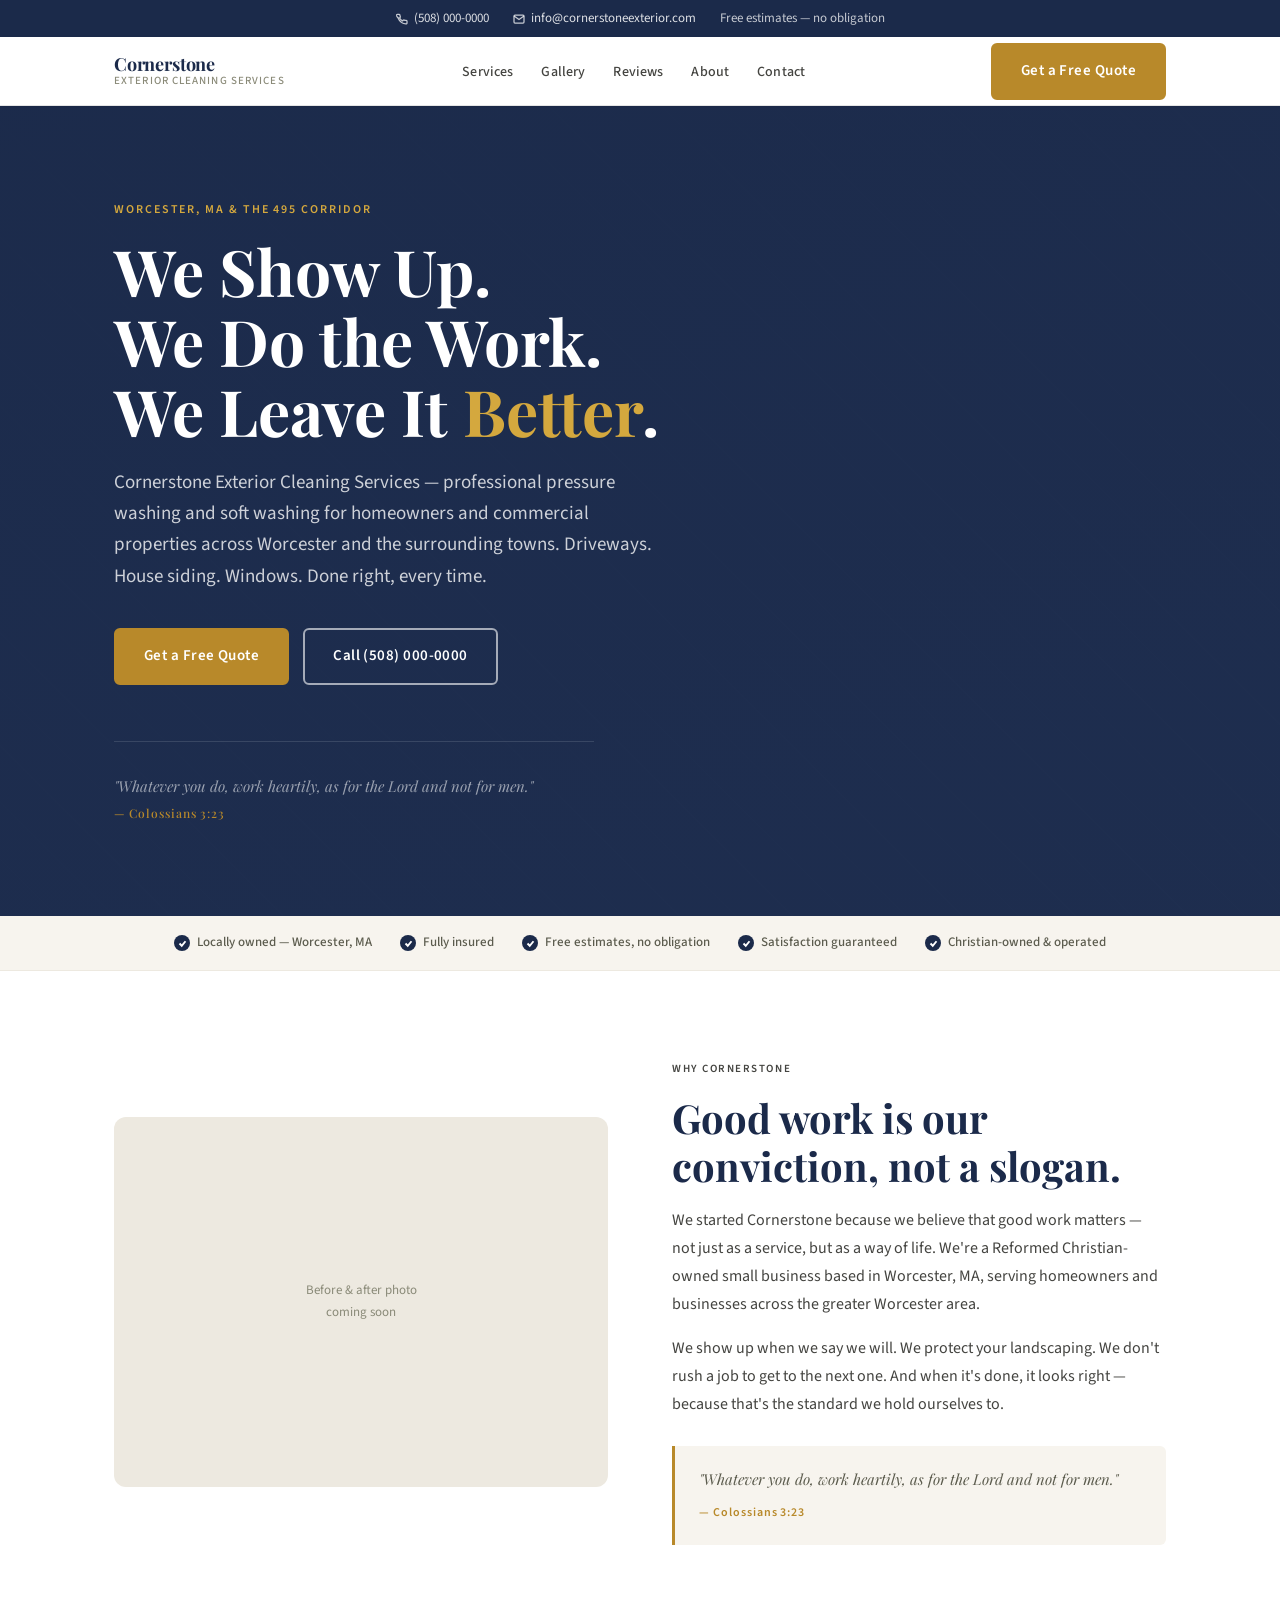
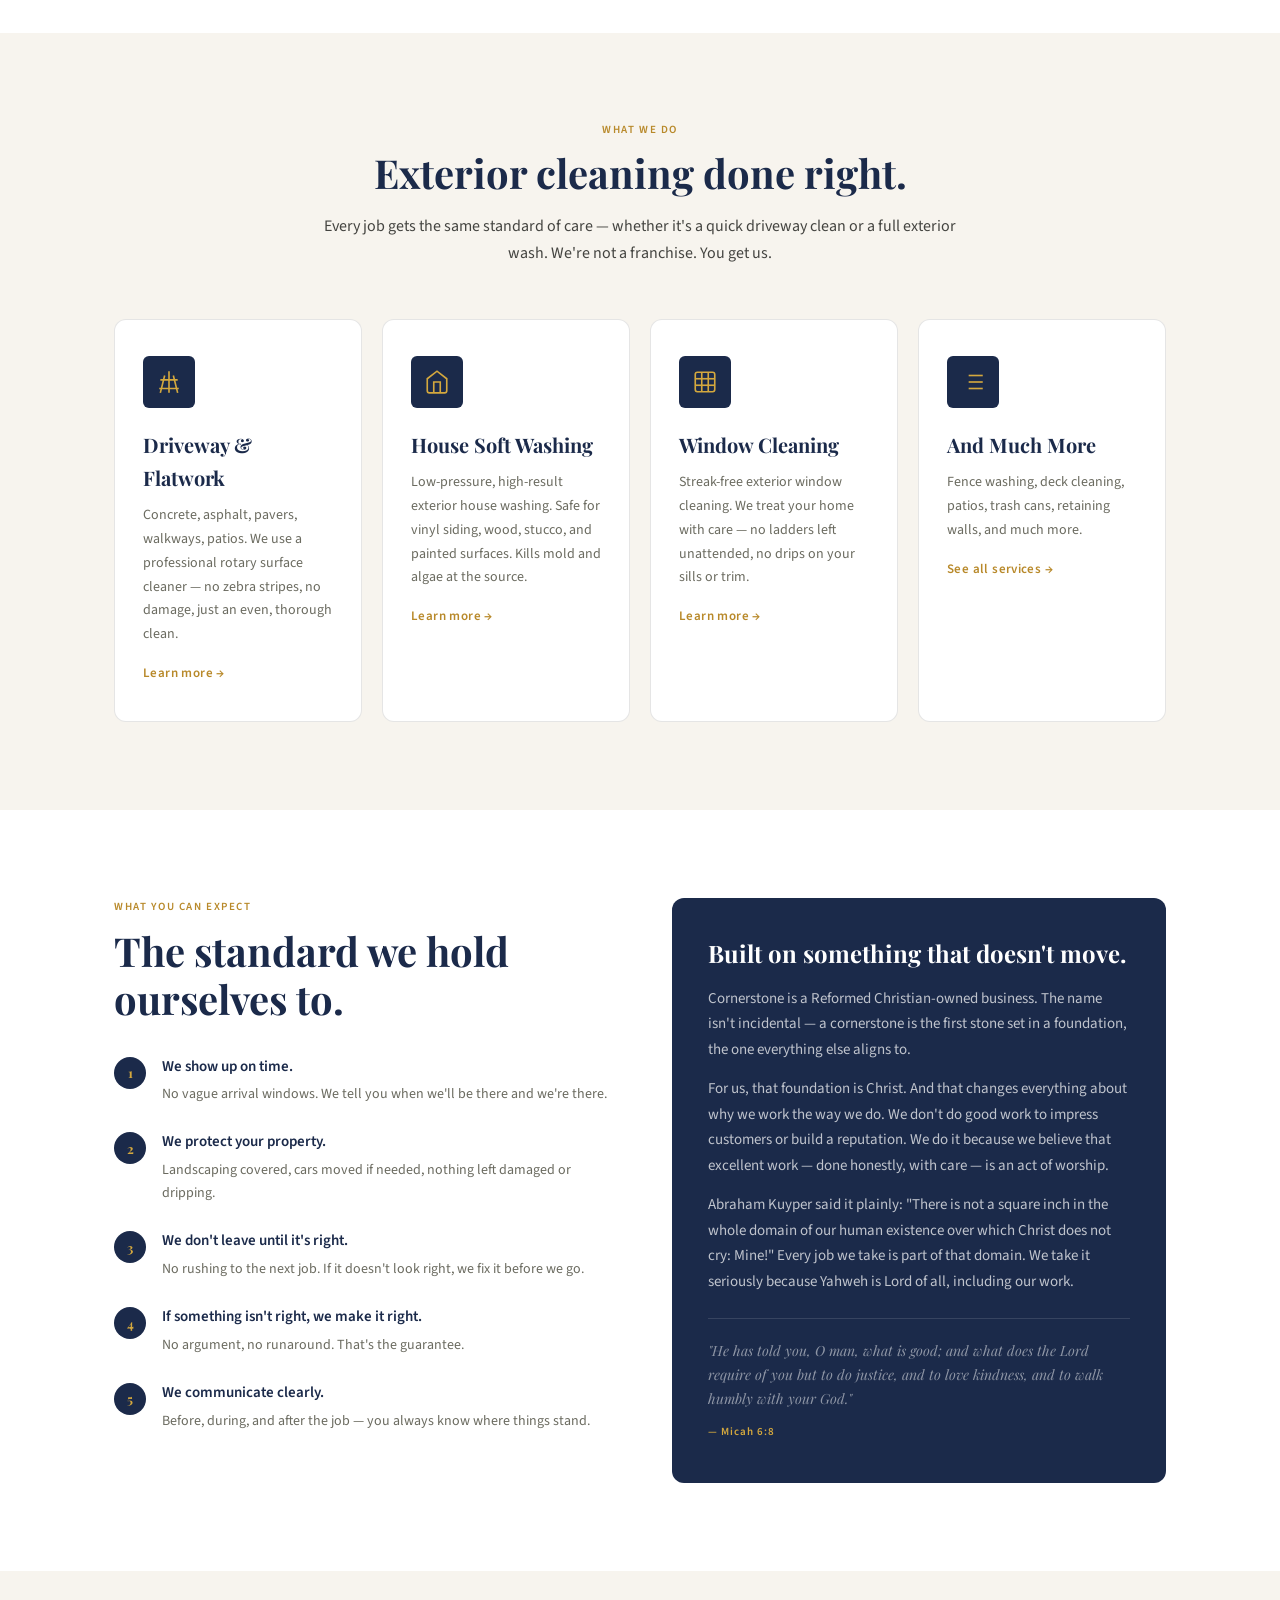
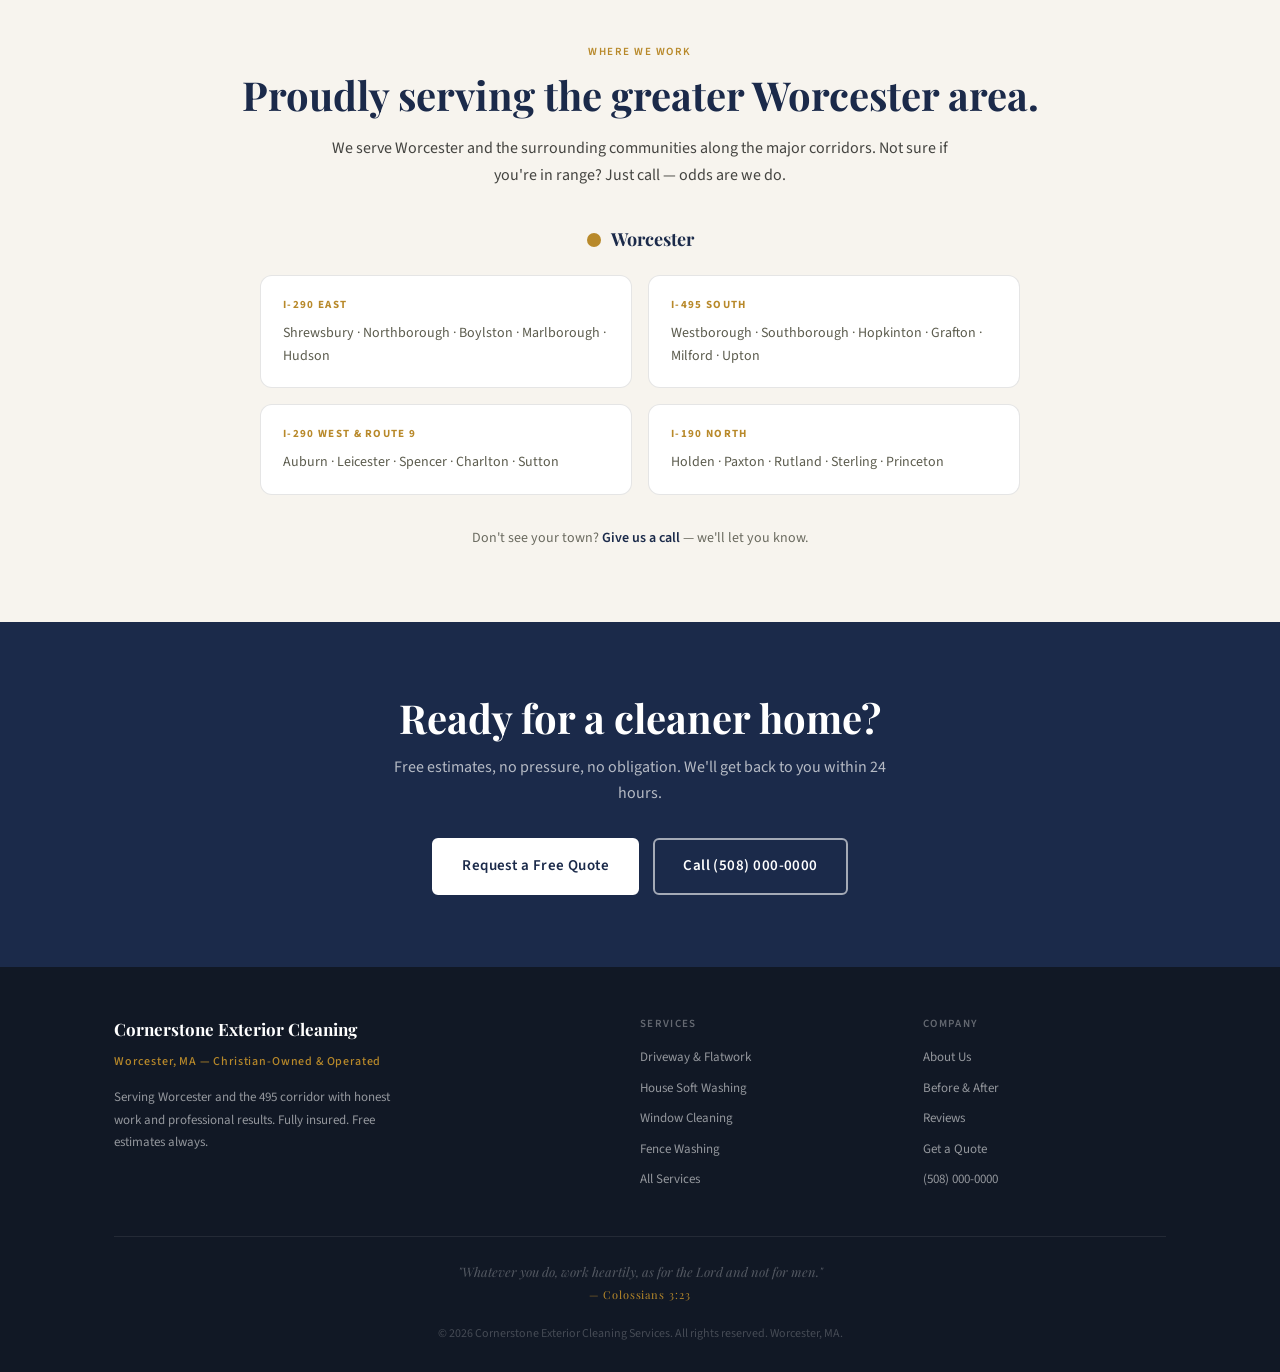
==== commit e32c110b: "Add files via upload" ====
--- a/index.html
+++ b/index.html
@@ -3,7 +3,7 @@
 <head>
   <meta charset="UTF-8" />
   <meta name="viewport" content="width=device-width, initial-scale=1.0" />
-  <meta name="description" content="Cornerstone Exterior Cleaning Services — Professional pressure washing and soft washing in Worcester, MA and the greater Worcester area. Driveways, house siding, windows. Christian-owned. Free estimates." />
+  <meta name="description" content="Cornerstone Exterior Cleaning Services — Professional pressure washing and soft washing in Worcester, MA and the 495 corridor. Driveways, house siding, windows. Christian-owned. Free estimates." />
   <meta name="keywords" content="pressure washing Worcester MA, soft washing Shrewsbury, driveway cleaning Northborough, house washing Westborough, exterior cleaning Grafton, window washing Worcester" />
   <title>Cornerstone Exterior Cleaning Services | Worcester, MA</title>
 
@@ -11,7 +11,740 @@
   <link rel="preconnect" href="https://fonts.gstatic.com" crossorigin />
   <link href="https://fonts.googleapis.com/css2?family=Playfair+Display:wght@600;700&family=Source+Sans+3:wght@400;500;600&display=swap" rel="stylesheet" />
 
-  <link rel="stylesheet" href="styles.css" />
+  <style>
+    *, *::before, *::after { box-sizing: border-box; margin: 0; padding: 0; }
+
+    :root {
+      --navy:       #1B2A4A;
+      --navy-light: #243559;
+      --stone:      #5C5C4E;
+      --stone-light:#8A8A78;
+      --cream:      #F7F4EE;
+      --cream-dark: #EDE9E0;
+      --gold:       #B8892A;
+      --gold-light: #D4A83E;
+      --white:      #FFFFFF;
+      --text-dark:  #1A1A1A;
+      --text-mid:   #444440;
+      --text-muted: #6B6B60;
+      --border:     rgba(0,0,0,0.10);
+      --radius:     6px;
+      --radius-lg:  12px;
+      --shadow-sm:  0 1px 3px rgba(0,0,0,0.08);
+      --shadow-md:  0 4px 16px rgba(0,0,0,0.10);
+      --font-display: 'Playfair Display', Georgia, serif;
+      --font-body:    'Source Sans 3', system-ui, sans-serif;
+    }
+
+    html { scroll-behavior: smooth; }
+
+    body {
+      font-family: var(--font-body);
+      font-size: 16px;
+      line-height: 1.65;
+      color: var(--text-dark);
+      background: var(--white);
+    }
+
+    img { display: block; max-width: 100%; }
+    a { color: inherit; text-decoration: none; }
+
+    /* ── UTILITY ─────────────────────────────────── */
+    .container {
+      width: 100%;
+      max-width: 1100px;
+      margin: 0 auto;
+      padding: 0 24px;
+    }
+
+    .btn {
+      display: inline-block;
+      padding: 14px 28px;
+      font-family: var(--font-body);
+      font-size: 15px;
+      font-weight: 600;
+      letter-spacing: 0.03em;
+      border-radius: var(--radius);
+      cursor: pointer;
+      transition: background 0.2s, color 0.2s, transform 0.15s;
+      border: 2px solid transparent;
+      text-align: center;
+    }
+    .btn:active { transform: scale(0.98); }
+
+    .btn-primary {
+      background: var(--gold);
+      color: var(--white);
+      border-color: var(--gold);
+    }
+    .btn-primary:hover { background: var(--gold-light); border-color: var(--gold-light); }
+
+    .btn-outline {
+      background: transparent;
+      color: var(--white);
+      border-color: rgba(255,255,255,0.6);
+    }
+    .btn-outline:hover { background: rgba(255,255,255,0.12); border-color: var(--white); }
+
+    .section-label {
+      font-size: 11px;
+      font-weight: 600;
+      letter-spacing: 0.14em;
+      text-transform: uppercase;
+      color: var(--gold);
+      margin-bottom: 10px;
+    }
+
+    .section-title {
+      font-family: var(--font-display);
+      font-size: clamp(28px, 4vw, 40px);
+      font-weight: 700;
+      color: var(--navy);
+      line-height: 1.2;
+      margin-bottom: 16px;
+    }
+
+    .section-body {
+      font-size: 16px;
+      color: var(--text-mid);
+      line-height: 1.7;
+      max-width: 640px;
+    }
+
+    /* ── TOPBAR ──────────────────────────────────── */
+    .topbar {
+      background: var(--navy);
+      color: rgba(255,255,255,0.75);
+      font-size: 13px;
+      padding: 8px 0;
+      text-align: center;
+    }
+    .topbar a { color: rgba(255,255,255,0.85); }
+    .topbar a:hover { color: var(--white); }
+    .topbar-inner {
+      display: flex;
+      justify-content: center;
+      gap: 24px;
+      flex-wrap: wrap;
+      align-items: center;
+    }
+    .topbar-inner span { display: flex; align-items: center; gap: 6px; }
+
+    /* ── NAV ─────────────────────────────────────── */
+    nav {
+      position: sticky;
+      top: 0;
+      z-index: 100;
+      background: var(--white);
+      border-bottom: 1px solid var(--border);
+      box-shadow: var(--shadow-sm);
+    }
+    .nav-inner {
+      display: flex;
+      align-items: center;
+      justify-content: space-between;
+      height: 68px;
+    }
+    .nav-logo {
+      display: flex;
+      flex-direction: column;
+      line-height: 1.1;
+    }
+    .nav-logo-name {
+      font-family: var(--font-display);
+      font-size: 18px;
+      font-weight: 700;
+      color: var(--navy);
+      letter-spacing: -0.01em;
+    }
+    .nav-logo-sub {
+      font-size: 11px;
+      letter-spacing: 0.10em;
+      text-transform: uppercase;
+      color: var(--stone-light);
+      font-weight: 500;
+    }
+    .nav-links {
+      display: flex;
+      align-items: center;
+      gap: 28px;
+      list-style: none;
+    }
+    .nav-links a {
+      font-size: 14px;
+      font-weight: 500;
+      color: var(--text-mid);
+      transition: color 0.15s;
+      letter-spacing: 0.01em;
+    }
+    .nav-links a:hover { color: var(--navy); }
+    .nav-cta { margin-left: 8px; }
+
+    .hamburger {
+      display: none;
+      flex-direction: column;
+      gap: 5px;
+      background: none;
+      border: none;
+      cursor: pointer;
+      padding: 4px;
+    }
+    .hamburger span {
+      display: block;
+      width: 24px;
+      height: 2px;
+      background: var(--navy);
+      border-radius: 2px;
+      transition: all 0.25s;
+    }
+
+    .mobile-menu {
+      display: none;
+      flex-direction: column;
+      background: var(--white);
+      border-top: 1px solid var(--border);
+      padding: 16px 24px 20px;
+      gap: 2px;
+    }
+    .mobile-menu a {
+      font-size: 15px;
+      font-weight: 500;
+      color: var(--text-mid);
+      padding: 10px 0;
+      border-bottom: 1px solid var(--cream-dark);
+    }
+    .mobile-menu a:last-child { border-bottom: none; }
+    .mobile-menu .btn { margin-top: 12px; width: 100%; }
+    .mobile-menu.open { display: flex; }
+
+    /* ── HERO ────────────────────────────────────── */
+    .hero {
+      position: relative;
+      min-height: 90vh;
+      display: flex;
+      align-items: center;
+      background: var(--navy);
+      overflow: hidden;
+    }
+
+    .hero-bg {
+      position: absolute;
+      inset: 0;
+      background:
+        linear-gradient(
+          160deg,
+          rgba(27,42,74,0.92) 0%,
+          rgba(27,42,74,0.78) 50%,
+          rgba(27,42,74,0.70) 100%
+        );
+      z-index: 1;
+    }
+
+    /* placeholder pattern until real photo is added */
+    .hero-bg-img {
+      position: absolute;
+      inset: 0;
+      background-color: #243559;
+      background-image:
+        repeating-linear-gradient(
+          45deg,
+          rgba(255,255,255,0.015) 0px,
+          rgba(255,255,255,0.015) 1px,
+          transparent 1px,
+          transparent 40px
+        );
+      z-index: 0;
+    }
+
+    .hero-content {
+      position: relative;
+      z-index: 2;
+      padding: 80px 0;
+    }
+
+    .hero-eyebrow {
+      font-size: 12px;
+      font-weight: 600;
+      letter-spacing: 0.16em;
+      text-transform: uppercase;
+      color: var(--gold-light);
+      margin-bottom: 16px;
+    }
+
+    .hero-title {
+      font-family: var(--font-display);
+      font-size: clamp(36px, 6vw, 64px);
+      font-weight: 700;
+      color: var(--white);
+      line-height: 1.1;
+      margin-bottom: 20px;
+      max-width: 720px;
+    }
+
+    .hero-title em {
+      font-style: normal;
+      color: var(--gold-light);
+    }
+
+    .hero-sub {
+      font-size: clamp(16px, 2vw, 19px);
+      color: rgba(255,255,255,0.78);
+      line-height: 1.65;
+      max-width: 560px;
+      margin-bottom: 36px;
+    }
+
+    .hero-buttons {
+      display: flex;
+      gap: 14px;
+      flex-wrap: wrap;
+    }
+
+    .hero-verse {
+      margin-top: 56px;
+      padding-top: 32px;
+      border-top: 1px solid rgba(255,255,255,0.12);
+      max-width: 480px;
+    }
+    .hero-verse blockquote {
+      font-family: var(--font-display);
+      font-size: 15px;
+      font-style: italic;
+      color: rgba(255,255,255,0.55);
+      line-height: 1.6;
+    }
+    .hero-verse cite {
+      display: block;
+      margin-top: 6px;
+      font-size: 12px;
+      font-style: normal;
+      letter-spacing: 0.08em;
+      color: var(--gold);
+      font-weight: 500;
+    }
+
+    /* ── TRUST BAR ───────────────────────────────── */
+    .trust-bar {
+      background: var(--cream);
+      border-bottom: 1px solid var(--cream-dark);
+      padding: 16px 0;
+    }
+    .trust-items {
+      display: flex;
+      justify-content: center;
+      flex-wrap: wrap;
+      gap: 8px 28px;
+    }
+    .trust-item {
+      display: flex;
+      align-items: center;
+      gap: 7px;
+      font-size: 13px;
+      font-weight: 500;
+      color: var(--stone);
+    }
+    .trust-check {
+      width: 16px;
+      height: 16px;
+      background: var(--navy);
+      border-radius: 50%;
+      display: flex;
+      align-items: center;
+      justify-content: center;
+      flex-shrink: 0;
+    }
+    .trust-check svg {
+      width: 9px;
+      height: 9px;
+      stroke: var(--white);
+      stroke-width: 2.5;
+      fill: none;
+    }
+
+    /* ── INTRO ───────────────────────────────────── */
+    .intro {
+      padding: 88px 0;
+      background: var(--white);
+    }
+    .intro-grid {
+      display: grid;
+      grid-template-columns: 1fr 1fr;
+      gap: 64px;
+      align-items: center;
+    }
+    .intro-image {
+      background: var(--cream-dark);
+      border-radius: var(--radius-lg);
+      aspect-ratio: 4/3;
+      overflow: hidden;
+      display: flex;
+      align-items: center;
+      justify-content: center;
+    }
+    .intro-image-placeholder {
+      color: var(--stone-light);
+      font-size: 13px;
+      text-align: center;
+      padding: 24px;
+    }
+    .intro-text p {
+      color: var(--text-mid);
+      line-height: 1.75;
+      margin-bottom: 16px;
+    }
+    .intro-text p:last-child { margin-bottom: 0; }
+    .intro-quote {
+      margin-top: 28px;
+      padding: 20px 24px;
+      background: var(--cream);
+      border-left: 3px solid var(--gold);
+      border-radius: 0 var(--radius) var(--radius) 0;
+    }
+    .intro-quote p {
+      font-family: var(--font-display);
+      font-size: 15px;
+      font-style: italic;
+      color: var(--stone);
+      margin-bottom: 6px !important;
+    }
+    .intro-quote cite {
+      font-size: 12px;
+      font-style: normal;
+      letter-spacing: 0.08em;
+      color: var(--gold);
+      font-weight: 600;
+    }
+
+    /* ── SERVICES ────────────────────────────────── */
+    .services {
+      padding: 88px 0;
+      background: var(--cream);
+    }
+    .services-header {
+      text-align: center;
+      margin-bottom: 52px;
+    }
+    .services-header .section-body {
+      margin: 0 auto;
+      text-align: center;
+    }
+    .services-grid {
+      display: grid;
+      grid-template-columns: repeat(4, 1fr);
+      gap: 20px;
+    }
+    .service-card {
+      background: var(--white);
+      border-radius: var(--radius-lg);
+      padding: 36px 28px;
+      border: 1px solid var(--border);
+      transition: box-shadow 0.2s, transform 0.2s;
+    }
+    .service-card:hover {
+      box-shadow: var(--shadow-md);
+      transform: translateY(-3px);
+    }
+    .service-icon {
+      width: 52px;
+      height: 52px;
+      background: var(--navy);
+      border-radius: var(--radius);
+      display: flex;
+      align-items: center;
+      justify-content: center;
+      margin-bottom: 20px;
+    }
+    .service-icon svg {
+      width: 26px;
+      height: 26px;
+      stroke: var(--gold-light);
+      stroke-width: 1.5;
+      fill: none;
+    }
+    .service-name {
+      font-family: var(--font-display);
+      font-size: 20px;
+      font-weight: 700;
+      color: var(--navy);
+      margin-bottom: 10px;
+    }
+    .service-desc {
+      font-size: 14px;
+      color: var(--text-muted);
+      line-height: 1.7;
+    }
+
+    /* ── WHY US ──────────────────────────────────── */
+    .why {
+      padding: 88px 0;
+      background: var(--white);
+    }
+    .why-grid {
+      display: grid;
+      grid-template-columns: 1fr 1fr;
+      gap: 64px;
+      align-items: start;
+    }
+    .why-points {
+      display: flex;
+      flex-direction: column;
+      gap: 24px;
+      margin-top: 32px;
+    }
+    .why-point {
+      display: flex;
+      gap: 16px;
+      align-items: flex-start;
+    }
+    .why-num {
+      flex-shrink: 0;
+      width: 32px;
+      height: 32px;
+      background: var(--navy);
+      color: var(--gold-light);
+      border-radius: 50%;
+      display: flex;
+      align-items: center;
+      justify-content: center;
+      font-size: 13px;
+      font-weight: 700;
+      font-family: var(--font-display);
+      margin-top: 2px;
+    }
+    .why-point-title {
+      font-weight: 600;
+      color: var(--navy);
+      margin-bottom: 4px;
+      font-size: 15px;
+    }
+    .why-point-body {
+      font-size: 14px;
+      color: var(--text-muted);
+      line-height: 1.65;
+    }
+    .why-statement {
+      background: var(--navy);
+      border-radius: var(--radius-lg);
+      padding: 40px 36px;
+      color: var(--white);
+    }
+    .why-statement-title {
+      font-family: var(--font-display);
+      font-size: 24px;
+      font-weight: 700;
+      color: var(--white);
+      margin-bottom: 16px;
+      line-height: 1.3;
+    }
+    .why-statement p {
+      font-size: 15px;
+      color: rgba(255,255,255,0.72);
+      line-height: 1.7;
+      margin-bottom: 14px;
+    }
+    .why-statement p:last-child { margin-bottom: 0; }
+    .why-statement-verse {
+      margin-top: 24px;
+      padding-top: 20px;
+      border-top: 1px solid rgba(255,255,255,0.12);
+    }
+    .why-statement-verse p {
+      font-family: var(--font-display);
+      font-style: italic;
+      font-size: 14px;
+      color: rgba(255,255,255,0.50);
+      margin-bottom: 6px;
+    }
+    .why-statement-verse cite {
+      font-size: 11px;
+      letter-spacing: 0.09em;
+      font-style: normal;
+      color: var(--gold-light);
+      font-weight: 600;
+    }
+
+    /* ── SERVICE AREA ────────────────────────────── */
+    .area {
+      padding: 72px 0;
+      background: var(--cream);
+      text-align: center;
+    }
+    .area-compass {
+      margin-top: 36px;
+      display: flex;
+      flex-direction: column;
+      align-items: center;
+      gap: 20px;
+    }
+    .area-hub {
+      display: flex;
+      align-items: center;
+      gap: 10px;
+      font-family: var(--font-display);
+      font-size: 18px;
+      font-weight: 700;
+      color: var(--navy);
+    }
+    .area-hub-dot {
+      width: 14px;
+      height: 14px;
+      background: var(--gold);
+      border-radius: 50%;
+      flex-shrink: 0;
+    }
+    .area-directions {
+      display: grid;
+      grid-template-columns: repeat(2, 1fr);
+      gap: 16px;
+      width: 100%;
+      max-width: 760px;
+    }
+    .area-direction {
+      background: var(--white);
+      border: 1px solid var(--border);
+      border-radius: var(--radius-lg);
+      padding: 20px 22px;
+      text-align: left;
+    }
+    .area-dir-label {
+      font-size: 11px;
+      font-weight: 700;
+      letter-spacing: 0.12em;
+      text-transform: uppercase;
+      color: var(--gold);
+      margin-bottom: 8px;
+    }
+    .area-dir-towns {
+      font-size: 14px;
+      color: var(--stone);
+      line-height: 1.6;
+    }
+    @media (max-width: 580px) {
+      .area-directions { grid-template-columns: 1fr; }
+    }
+
+    /* ── CTA BANNER ──────────────────────────────── */
+    .cta-banner {
+      background: var(--navy);
+      padding: 72px 0;
+    }
+    .cta-inner {
+      text-align: center;
+    }
+    .cta-inner .section-title { color: var(--white); margin-bottom: 12px; }
+    .cta-inner p {
+      color: rgba(255,255,255,0.68);
+      font-size: 16px;
+      margin-bottom: 32px;
+      max-width: 520px;
+      margin-left: auto;
+      margin-right: auto;
+    }
+    .cta-buttons {
+      display: flex;
+      gap: 14px;
+      justify-content: center;
+      flex-wrap: wrap;
+    }
+    .btn-white {
+      background: var(--white);
+      color: var(--navy);
+      border-color: var(--white);
+      font-weight: 600;
+    }
+    .btn-white:hover { background: var(--cream); border-color: var(--cream); }
+
+    /* ── FOOTER ──────────────────────────────────── */
+    footer {
+      background: #111825;
+      color: rgba(255,255,255,0.55);
+      padding: 48px 0 28px;
+      font-size: 13px;
+    }
+    .footer-grid {
+      display: grid;
+      grid-template-columns: 2fr 1fr 1fr;
+      gap: 40px;
+      padding-bottom: 36px;
+      border-bottom: 1px solid rgba(255,255,255,0.08);
+    }
+    .footer-brand-name {
+      font-family: var(--font-display);
+      font-size: 17px;
+      font-weight: 700;
+      color: var(--white);
+      margin-bottom: 8px;
+    }
+    .footer-brand-tagline {
+      font-size: 12px;
+      letter-spacing: 0.07em;
+      color: var(--gold);
+      font-weight: 500;
+      margin-bottom: 14px;
+    }
+    .footer-brand p {
+      line-height: 1.7;
+      max-width: 280px;
+    }
+    .footer-col h4 {
+      font-size: 11px;
+      letter-spacing: 0.12em;
+      text-transform: uppercase;
+      color: rgba(255,255,255,0.35);
+      font-weight: 600;
+      margin-bottom: 14px;
+    }
+    .footer-col a {
+      display: block;
+      color: rgba(255,255,255,0.55);
+      margin-bottom: 9px;
+      font-size: 13px;
+      transition: color 0.15s;
+    }
+    .footer-col a:hover { color: var(--white); }
+    .footer-verse {
+      text-align: center;
+      padding-top: 24px;
+      font-family: var(--font-display);
+      font-style: italic;
+      color: rgba(255,255,255,0.28);
+      font-size: 13px;
+    }
+    .footer-verse cite {
+      display: block;
+      font-style: normal;
+      font-size: 11px;
+      letter-spacing: 0.09em;
+      color: var(--gold);
+      margin-top: 4px;
+    }
+    .footer-bottom {
+      margin-top: 20px;
+      text-align: center;
+      font-size: 12px;
+      color: rgba(255,255,255,0.22);
+    }
+
+    /* ── RESPONSIVE ──────────────────────────────── */
+    @media (max-width: 900px) {
+      .intro-grid,
+      .why-grid { grid-template-columns: 1fr; gap: 36px; }
+      .services-grid { grid-template-columns: 1fr 1fr; }
+      .footer-grid { grid-template-columns: 1fr 1fr; }
+    }
+
+    @media (max-width: 640px) {
+      .nav-links, .nav-cta { display: none; }
+      .hamburger { display: flex; }
+      .services-grid { grid-template-columns: 1fr; }
+      .footer-grid { grid-template-columns: 1fr; }
+      .hero { min-height: 100svh; }
+      .intro-image { display: none; }
+      .hero-buttons { flex-direction: column; }
+      .hero-buttons .btn { text-align: center; }
+      .topbar-inner { gap: 12px; font-size: 12px; }
+    }
+  </style>
 </head>
 <body>
 
@@ -36,65 +769,68 @@
   <nav aria-label="Main navigation">
     <div class="container">
       <div class="nav-inner">
-        <a href="index.html" class="nav-logo" aria-label="Cornerstone Exterior Cleaning Services — Home">
+        <a href="/" class="nav-logo" aria-label="Cornerstone Exterior Cleaning Services — Home">
           <span class="nav-logo-name">Cornerstone</span>
           <span class="nav-logo-sub">Exterior Cleaning Services</span>
         </a>
         <ul class="nav-links">
-          <li><a href="index.html">Home</a></li>
-          <li><a href="services.html">Services</a></li>
+          <li><a href="#services">Services</a></li>
           <li><a href="gallery.html">Gallery</a></li>
           <li><a href="testimonials.html">Reviews</a></li>
           <li><a href="about.html">About</a></li>
           <li><a href="contact.html">Contact</a></li>
         </ul>
-        <a href="quote.html" class="btn btn-primary nav-cta">Get a Free Quote</a>
+        <a href="contact.html" class="btn btn-primary nav-cta">Get a Free Quote</a>
         <button class="hamburger" id="hamburger" aria-label="Open menu" aria-expanded="false">
           <span></span><span></span><span></span>
         </button>
       </div>
     </div>
     <div class="mobile-menu" id="mobileMenu" role="navigation" aria-label="Mobile menu">
-      <a href="index.html">Home</a>
-      <a href="services.html">Services</a>
+      <a href="#services">Services</a>
       <a href="gallery.html">Gallery</a>
       <a href="testimonials.html">Reviews</a>
       <a href="about.html">About</a>
       <a href="contact.html">Contact</a>
-      <a href="quote.html" class="btn btn-primary">Get a Free Quote</a>
+      <a href="contact.html" class="btn btn-primary">Get a Free Quote</a>
     </div>
   </nav>
 
   <!-- HERO -->
   <section class="hero" aria-label="Hero">
-    <div class="hero-inner">
-
-      <!-- LEFT: text -->
-      <div class="hero-left">
-        <div class="hero-content">
-          <p class="hero-eyebrow">Worcester, MA &amp; the 495 Corridor</p>
-          <h1 class="hero-title">
-            We Show Up. We Do the Work. We Leave It Better.
-          </h1>
-          <p class="hero-sub">
-            Cornerstone Exterior Cleaning Services — professional pressure washing
-            and soft washing for homeowners and commercial properties across Worcester
-            and the surrounding towns. Driveways. House siding. Windows. Done right, every time.
-          </p>
-          <div class="hero-buttons">
-            <a href="quote.html" class="btn btn-primary">Get a Free Quote</a>
-            <a href="tel:+15080000000" class="btn btn-outline">Call (508) 000-0000</a>
-          </div>
+    <div class="hero-bg-img"></div>
+    <div class="hero-bg"></div>
+    <!--
+      TO ADD YOUR PHOTO:
+      Replace the two divs above with:
+      <img src="images/hero.jpg" alt="Clean driveway after pressure washing"
+           style="position:absolute;inset:0;width:100%;height:100%;object-fit:cover;z-index:0;" />
+      <div class="hero-bg"></div>
+    -->
+    <div class="container">
+      <div class="hero-content">
+        <p class="hero-eyebrow">Worcester, MA &amp; the 495 Corridor</p>
+        <h1 class="hero-title">
+          We Show Up.<br>
+          We Do the Work.<br>
+          We Leave It <em>Better</em>.
+        </h1>
+        <p class="hero-sub">
+          Cornerstone Exterior Cleaning Services — professional pressure washing
+          and soft washing for homeowners and commercial properties across Worcester
+          and the surrounding towns. Driveways. House siding. Windows. Done right, every time.
+        </p>
+        <div class="hero-buttons">
+          <a href="contact.html" class="btn btn-primary">Get a Free Quote</a>
+          <a href="tel:+15080000000" class="btn btn-outline">Call (508) 000-0000</a>
+        </div>
+        <div class="hero-verse">
+          <blockquote>
+            "Whatever you do, work heartily, as for the Lord and not for men."
+            <cite>— Colossians 3:23</cite>
+          </blockquote>
         </div>
       </div>
-
-      <!-- RIGHT: hero photo -->
-      <div class="hero-right">
-        <img src="images/hero-driveway.webp"
-             alt="Pressure washing a driveway at golden hour — surface cleaner in action"
-             style="width:100%;height:100%;object-fit:cover;display:block;border-radius:var(--radius-lg);" />
-      </div>
-
     </div>
   </section>
 
@@ -126,13 +862,34 @@
     </div>
   </div>
 
+  <!-- INTRO -->
+  <section class="intro" aria-labelledby="intro-heading">
+    <div class="container">
+      <div class="intro-grid">
+        <div class="intro-image" aria-hidden="true">
+          <p class="intro-image-placeholder">Before &amp; after photo<br>coming soon</p>
+        </div>
+        <div class="intro-text">
+          <p class="section-label">Why Cornerstone</p>
+          <h2 class="section-title" id="intro-heading">Good work is our conviction, not a slogan.</h2>
+          <p>We started Cornerstone because we believe that good work matters — not just as a service, but as a way of life. We're a Reformed Christian-owned small business based in Worcester, MA, serving homeowners and businesses across the greater Worcester area.</p>
+          <p>We show up when we say we will. We protect your landscaping. We don't rush a job to get to the next one. And when it's done, it looks right — because that's the standard we hold ourselves to.</p>
+          <div class="intro-quote">
+            <p>"Whatever you do, work heartily, as for the Lord and not for men."</p>
+            <cite>— Colossians 3:23</cite>
+          </div>
+        </div>
+      </div>
+    </div>
+  </section>
+
   <!-- SERVICES -->
   <section class="services" id="services" aria-labelledby="services-heading">
     <div class="container">
       <div class="services-header">
         <p class="section-label">What We Do</p>
         <h2 class="section-title" id="services-heading">Exterior cleaning done right.</h2>
-        <p class="section-body">Every job gets the same standard of care — whether it's a quick driveway clean or a full exterior wash. Not a franchise. Not a crew of strangers. Someone who answers for the work.</p>
+        <p class="section-body">Every job gets the same standard of care — whether it's a quick driveway clean or a full exterior wash. We're not a franchise. You get us.</p>
       </div>
       <div class="services-grid">
 
@@ -141,7 +898,7 @@
             <svg viewBox="0 0 24 24"><path d="M12 2L12 22M8 6l-4 16M16 6l4 16M4 10h16M3 18h18"/></svg>
           </div>
           <h3 class="service-name">Driveway &amp; Flatwork</h3>
-          <p class="service-desc">Concrete, asphalt, pavers, walkways, and steps. We use a professional rotary surface cleaner — no zebra stripes, no damage, just an even, thorough clean that holds up.</p>
+          <p class="service-desc">Concrete, asphalt, pavers, walkways, patios. We use a professional rotary surface cleaner — no zebra stripes, no damage, just an even, thorough clean.</p>
           <a href="services.html#flatwork" style="display:inline-block;margin-top:16px;font-size:13px;font-weight:600;color:var(--gold);letter-spacing:0.03em;">Learn more →</a>
         </article>
 
@@ -150,7 +907,7 @@
             <svg viewBox="0 0 24 24"><path d="M3 9l9-7 9 7v11a2 2 0 01-2 2H5a2 2 0 01-2-2z"/><polyline points="9,22 9,12 15,12 15,22"/></svg>
           </div>
           <h3 class="service-name">House Soft Washing</h3>
-          <p class="service-desc">Low-pressure, high-result exterior house washing. Safe for vinyl siding, wood, stucco, and painted surfaces. Kills mold and algae at the source so it stays clean longer.</p>
+          <p class="service-desc">Low-pressure, high-result exterior house washing. Safe for vinyl siding, wood, stucco, and painted surfaces. Kills mold and algae at the source.</p>
           <a href="services.html#softwash" style="display:inline-block;margin-top:16px;font-size:13px;font-weight:600;color:var(--gold);letter-spacing:0.03em;">Learn more →</a>
         </article>
 
@@ -159,40 +916,19 @@
             <svg viewBox="0 0 24 24"><rect x="3" y="3" width="18" height="18" rx="2"/><line x1="3" y1="9" x2="21" y2="9"/><line x1="3" y1="15" x2="21" y2="15"/><line x1="9" y1="3" x2="9" y2="21"/><line x1="15" y1="3" x2="15" y2="21"/></svg>
           </div>
           <h3 class="service-name">Window Cleaning</h3>
-          <p class="service-desc">Streak-free exterior window cleaning. We work carefully around screens, sills, and trim — no ladders left unattended, no drips, no shortcuts.</p>
+          <p class="service-desc">Streak-free exterior window cleaning. We treat your home with care — no ladders left unattended, no drips on your sills or trim.</p>
           <a href="services.html#windows" style="display:inline-block;margin-top:16px;font-size:13px;font-weight:600;color:var(--gold);letter-spacing:0.03em;">Learn more →</a>
         </article>
 
-        <article class="service-card">
+        <article class="service-card" style="background:var(--white);border:1px solid var(--border);">
           <div class="service-icon" aria-hidden="true">
             <svg viewBox="0 0 24 24"><line x1="8" y1="6" x2="21" y2="6"/><line x1="8" y1="12" x2="21" y2="12"/><line x1="8" y1="18" x2="21" y2="18"/><line x1="3" y1="6" x2="3.01" y2="6"/><line x1="3" y1="12" x2="3.01" y2="12"/><line x1="3" y1="18" x2="3.01" y2="18"/></svg>
           </div>
           <h3 class="service-name">And Much More</h3>
-          <p class="service-desc">Deck &amp; patio, fence washing, gutter brightening, plus retaining walls, outdoor furniture, trash bins, and commercial work — if it's on the outside of your property and needs cleaning, ask us.</p>
+          <p class="service-desc">Fence washing, deck cleaning, patios, trash cans, retaining walls, and much more.</p>
           <a href="services.html" style="display:inline-block;margin-top:16px;font-size:13px;font-weight:600;color:var(--gold);letter-spacing:0.03em;">See all services →</a>
         </article>
 
-      </div>
-    </div>
-  </section>
-
-  <!-- INTRO -->
-  <section class="intro" aria-labelledby="intro-heading">
-    <div class="container">
-      <div class="intro-grid">
-        <div class="intro-image">
-          <img src="images/patio-before-after.jpg" alt="Stone patio before and after cleaning — dramatic transformation" loading="lazy" style="width:100%;height:100%;object-fit:cover;border-radius:var(--radius-lg);" />
-        </div>
-        <div class="intro-text">
-          <p class="section-label">Why Cornerstone</p>
-          <h2 class="section-title" id="intro-heading">Good work is our conviction, not a slogan.</h2>
-          <p>We started Cornerstone because we believe that good work matters — not just as a service, but as a way of life. We're a Christian-owned small business based in Worcester, MA, serving homeowners and businesses across the greater Worcester area.</p>
-          <p>We show up when we say we will. We protect your landscaping. We don't rush a job to get to the next one. And when it's done, it looks right — because that's the standard we hold ourselves to.</p>
-          <div class="intro-quote">
-            <p>"Whatever you do, work heartily, as for the Lord and not for men."</p>
-            <cite>— Colossians 3:23</cite>
-          </div>
-        </div>
       </div>
     </div>
   </section>
@@ -241,16 +977,10 @@
               </div>
             </div>
           </div>
-          <div class="why-cta">
-            <a href="about.html">
-              Learn more about us
-              <svg viewBox="0 0 24 24" aria-hidden="true"><line x1="5" y1="12" x2="19" y2="12"/><polyline points="12 5 19 12 12 19"/></svg>
-            </a>
-          </div>
         </div>
         <div class="why-statement" role="complementary" aria-label="Our faith and values">
           <h3 class="why-statement-title">Built on something that doesn't move.</h3>
-          <p>Cornerstone is a Christian-owned business. The name isn't incidental — a cornerstone is the first stone set in a foundation, the one everything else aligns to.</p>
+          <p>Cornerstone is a Reformed Christian-owned business. The name isn't incidental — a cornerstone is the first stone set in a foundation, the one everything else aligns to.</p>
           <p>For us, that foundation is Christ. And that changes everything about why we work the way we do. We don't do good work to impress customers or build a reputation. We do it because we believe that excellent work — done honestly, with care — is an act of worship.</p>
           <p>Abraham Kuyper said it plainly: "There is not a square inch in the whole domain of our human existence over which Christ does not cry: Mine!" Every job we take is part of that domain. We take it seriously because Yahweh is Lord of all, including our work.</p>
           <div class="why-statement-verse">
@@ -267,43 +997,37 @@
     <div class="container">
       <p class="section-label">Where We Work</p>
       <h2 class="section-title" id="area-heading">Proudly serving the greater Worcester area.</h2>
-      <p class="section-body" style="margin:0 auto 28px;text-align:center;">
-        We serve Worcester and the surrounding communities — roughly a 30-minute radius.
-        Not sure if you're in range? Just call. Odds are we can get to you.
-      </p>
-
-      <div class="area-map-wrap">
-        <iframe
-          title="Cornerstone Exterior Cleaning — Service Area"
-          src="https://www.google.com/maps/embed?pb=!1m18!1m12!1m3!1d188442.23530491864!2d-71.97867!3d42.2700!2m3!1f0!2f0!3f0!3m2!1i1024!2i768!4f13.1!3m3!1m2!1s0x89e406b8e069c3c9%3A0x4044cbe29da3fa3e!2sWorcester%2C%20MA!5e0!3m2!1sen!2sus!4v1"
-          allowfullscreen=""
-          loading="lazy"
-          referrerpolicy="no-referrer-when-downgrade"
-          aria-label="Map showing Cornerstone service area around Worcester, MA">
-        </iframe>
+      <p class="section-body" style="margin:0 auto 24px;text-align:center;">We serve Worcester and the surrounding communities along the major corridors. Not sure if you're in range? Just call — odds are we do.</p>
+
+      <div class="area-compass" role="presentation" aria-label="Service area by corridor">
+
+        <div class="area-hub">
+          <div class="area-hub-dot" aria-hidden="true"></div>
+          <span>Worcester</span>
+        </div>
+
+        <div class="area-directions">
+          <div class="area-direction">
+            <div class="area-dir-label">I-290 East</div>
+            <div class="area-dir-towns">Shrewsbury · Northborough · Boylston · Marlborough · Hudson</div>
+          </div>
+          <div class="area-direction">
+            <div class="area-dir-label">I-495 South</div>
+            <div class="area-dir-towns">Westborough · Southborough · Hopkinton · Grafton · Milford · Upton</div>
+          </div>
+          <div class="area-direction">
+            <div class="area-dir-label">I-290 West &amp; Route 9</div>
+            <div class="area-dir-towns">Auburn · Leicester · Spencer · Charlton · Sutton</div>
+          </div>
+          <div class="area-direction">
+            <div class="area-dir-label">I-190 North</div>
+            <div class="area-dir-towns">Holden · Paxton · Rutland · Sterling · Princeton</div>
+          </div>
+        </div>
+
       </div>
 
-      <div class="area-towns" role="list" aria-label="Towns served">
-        <span class="area-town-pill" role="listitem">Worcester</span>
-        <span class="area-town-pill" role="listitem">Shrewsbury</span>
-        <span class="area-town-pill" role="listitem">Northborough</span>
-        <span class="area-town-pill" role="listitem">Westborough</span>
-        <span class="area-town-pill" role="listitem">Southborough</span>
-        <span class="area-town-pill" role="listitem">Grafton</span>
-        <span class="area-town-pill" role="listitem">Holden</span>
-        <span class="area-town-pill" role="listitem">Boylston</span>
-        <span class="area-town-pill" role="listitem">Auburn</span>
-        <span class="area-town-pill" role="listitem">Leicester</span>
-        <span class="area-town-pill" role="listitem">Paxton</span>
-        <span class="area-town-pill" role="listitem">Rutland</span>
-        <span class="area-town-pill" role="listitem">Sterling</span>
-        <span class="area-town-pill" role="listitem">Hopkinton</span>
-        <span class="area-town-pill" role="listitem">Milford</span>
-        <span class="area-town-pill" role="listitem">Marlborough</span>
-        <span class="area-town-pill" role="listitem">Hudson</span>
-      </div>
-
-      <p style="text-align:center;margin-top:24px;font-size:14px;color:var(--text-muted);">
+      <p style="text-align:center;margin-top:32px;font-size:14px;color:var(--text-muted);">
         Don't see your town? <a href="tel:+15080000000" style="color:var(--navy);font-weight:600;">Give us a call</a> — we'll let you know.
       </p>
     </div>
@@ -316,7 +1040,7 @@
         <h2 class="section-title" id="cta-heading">Ready for a cleaner home?</h2>
         <p>Free estimates, no pressure, no obligation. We'll get back to you within 24 hours.</p>
         <div class="cta-buttons">
-          <a href="quote.html" class="btn btn-white">Request a Free Quote</a>
+          <a href="contact.html" class="btn btn-white">Request a Free Quote</a>
           <a href="tel:+15080000000" class="btn btn-outline">Call (508) 000-0000</a>
         </div>
       </div>
@@ -330,23 +1054,22 @@
         <div class="footer-brand">
           <p class="footer-brand-name">Cornerstone Exterior Cleaning</p>
           <p class="footer-brand-tagline">Worcester, MA — Christian-Owned &amp; Operated</p>
-          <p>Serving Worcester and the greater Worcester area with honest work and professional results. Fully insured. Free estimates always.</p>
+          <p>Serving Worcester and the 495 corridor with honest work and professional results. Fully insured. Free estimates always.</p>
         </div>
         <div class="footer-col">
           <h4>Services</h4>
+          <a href="services.html#flatwork">Driveway &amp; Flatwork</a>
           <a href="services.html#softwash">House Soft Washing</a>
-          <a href="services.html#flatwork">Driveway &amp; Flatwork</a>
-          <a href="services.html#deckpatio">Deck &amp; Patio</a>
           <a href="services.html#windows">Window Cleaning</a>
           <a href="services.html#fences">Fence Washing</a>
-          <a href="services.html#gutters">Gutter Brightening</a>
+          <a href="services.html">All Services</a>
         </div>
         <div class="footer-col">
           <h4>Company</h4>
           <a href="about.html">About Us</a>
           <a href="gallery.html">Before &amp; After</a>
           <a href="testimonials.html">Reviews</a>
-          <a href="quote.html">Get a Quote</a>
+          <a href="contact.html">Get a Quote</a>
           <a href="tel:+15080000000">(508) 000-0000</a>
         </div>
       </div>
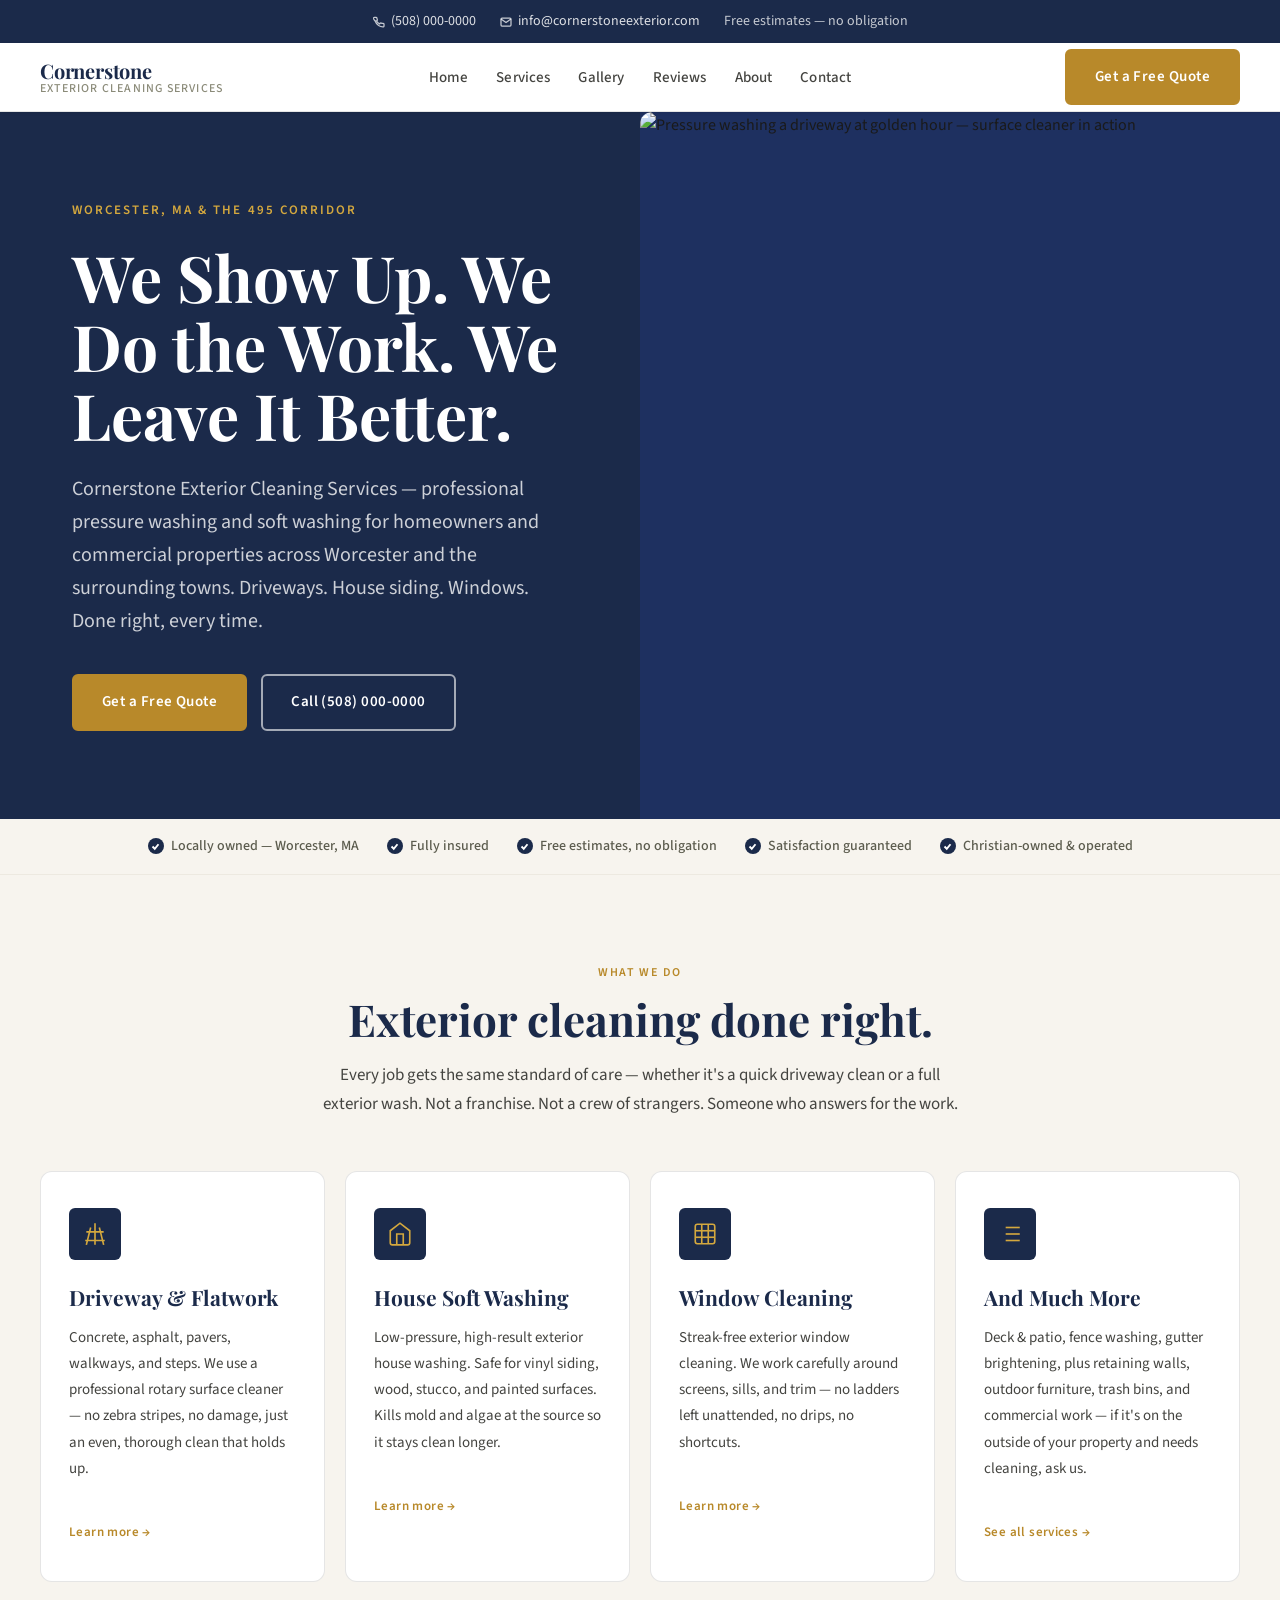
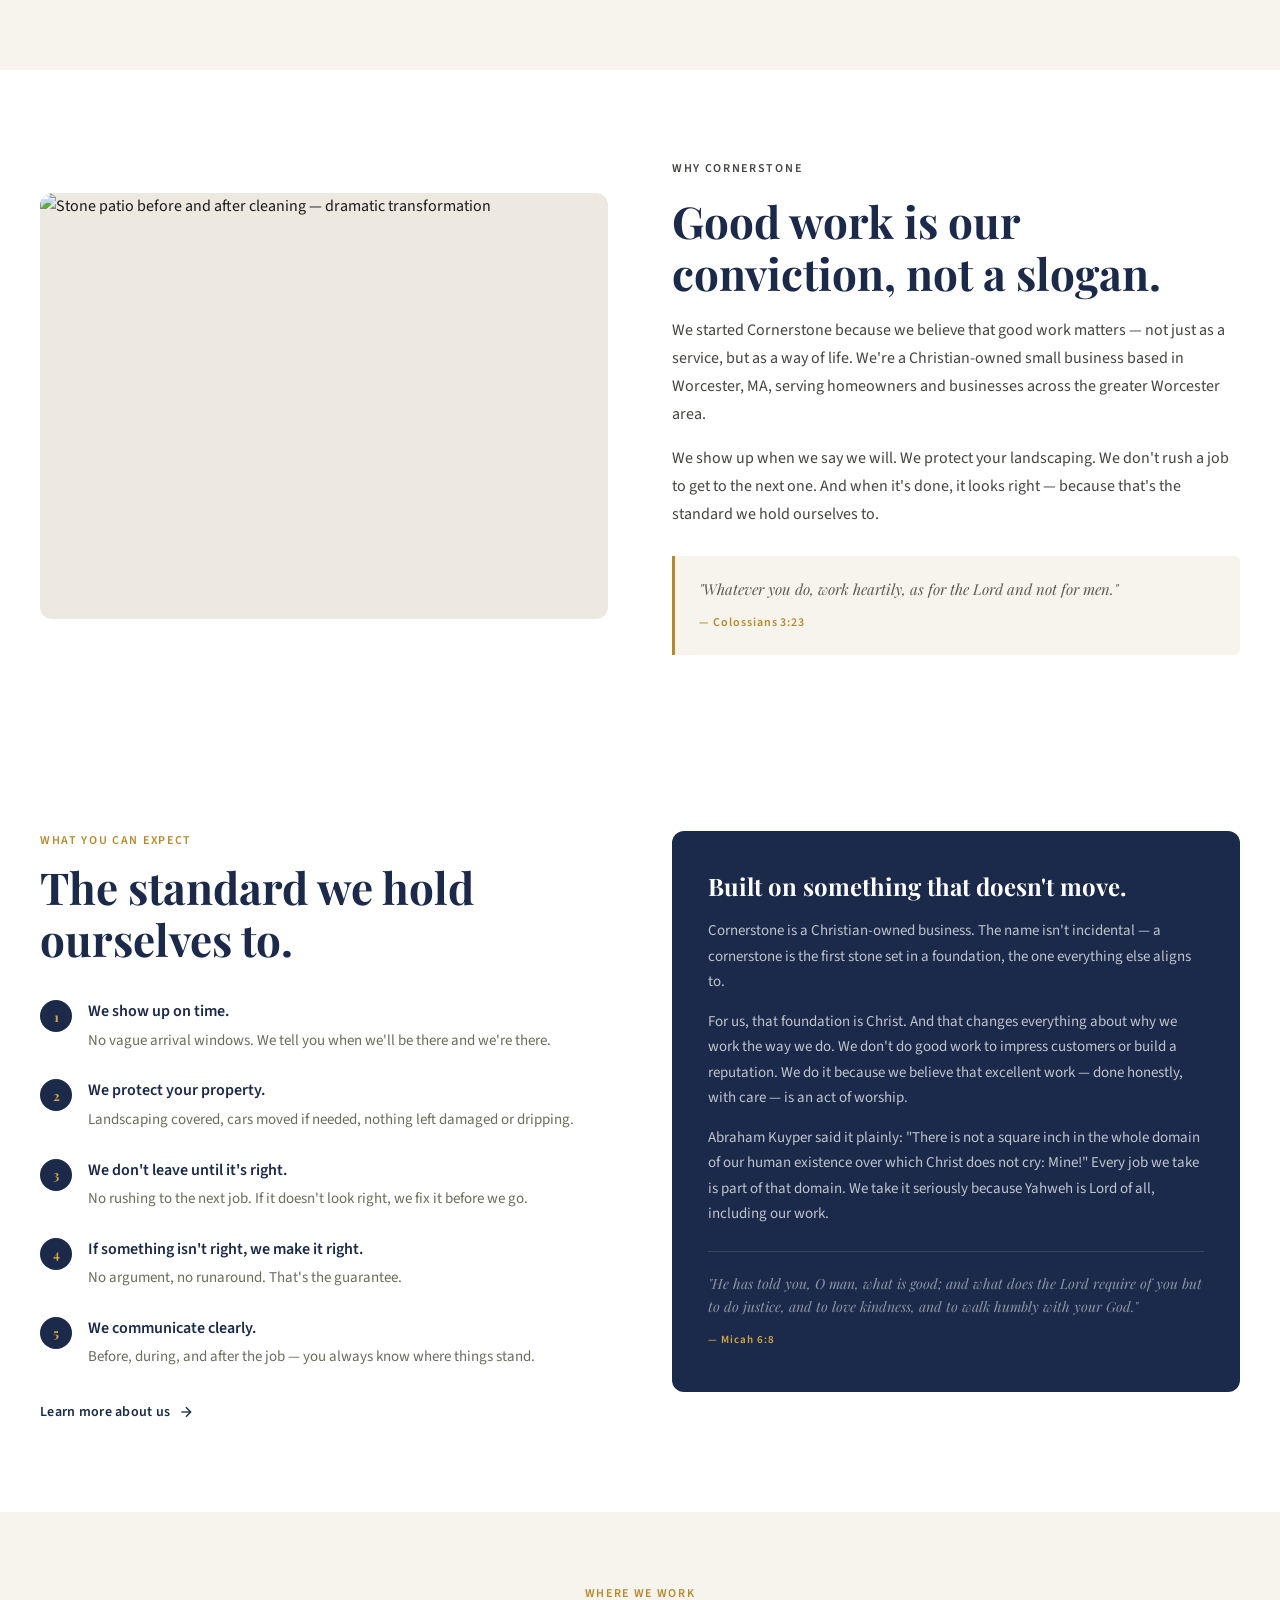
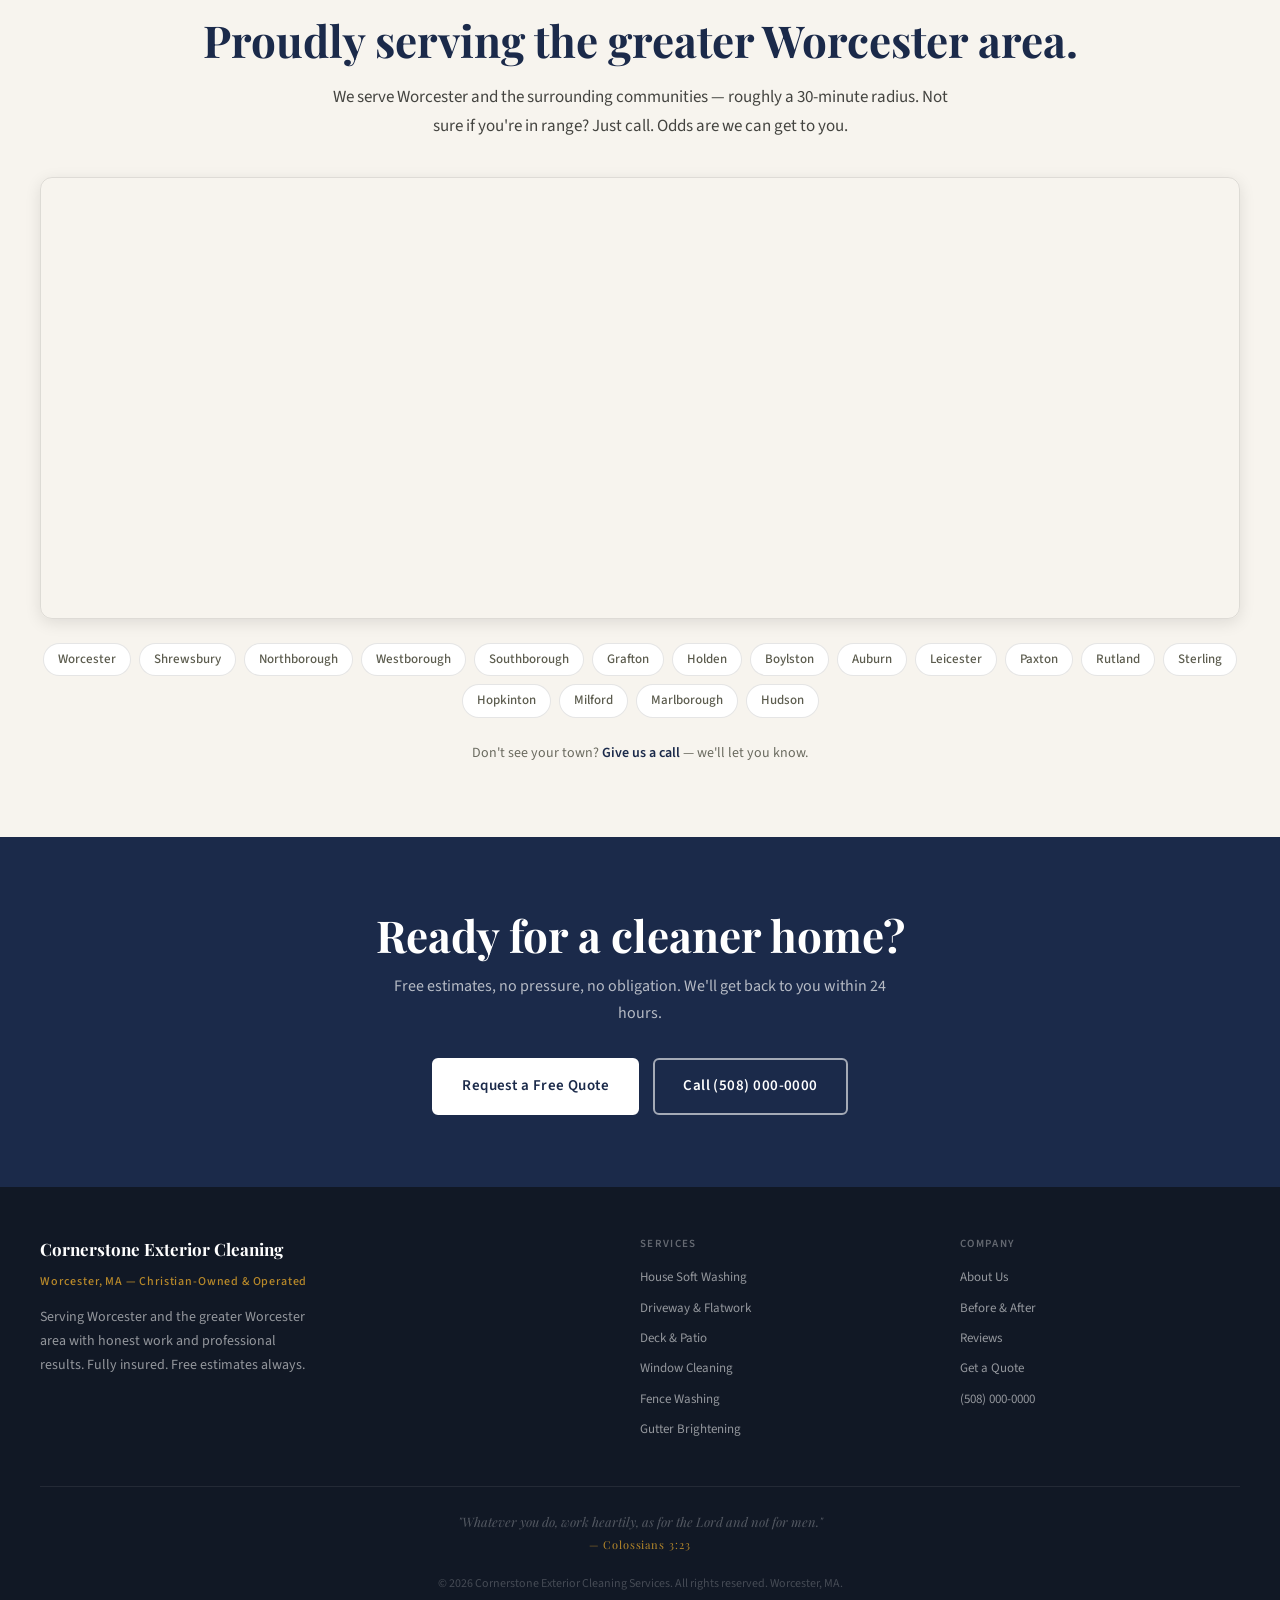
==== commit d499bf68: "Add files via upload" ====
--- a/index.html
+++ b/index.html
@@ -3,7 +3,7 @@
 <head>
   <meta charset="UTF-8" />
   <meta name="viewport" content="width=device-width, initial-scale=1.0" />
-  <meta name="description" content="Cornerstone Exterior Cleaning Services — Professional pressure washing and soft washing in Worcester, MA and the 495 corridor. Driveways, house siding, windows. Christian-owned. Free estimates." />
+  <meta name="description" content="Cornerstone Exterior Cleaning Services — Professional pressure washing and soft washing in Worcester, MA and the greater Worcester area. Driveways, house siding, windows. Christian-owned. Free estimates." />
   <meta name="keywords" content="pressure washing Worcester MA, soft washing Shrewsbury, driveway cleaning Northborough, house washing Westborough, exterior cleaning Grafton, window washing Worcester" />
   <title>Cornerstone Exterior Cleaning Services | Worcester, MA</title>
 
@@ -11,740 +11,7 @@
   <link rel="preconnect" href="https://fonts.gstatic.com" crossorigin />
   <link href="https://fonts.googleapis.com/css2?family=Playfair+Display:wght@600;700&family=Source+Sans+3:wght@400;500;600&display=swap" rel="stylesheet" />
 
-  <style>
-    *, *::before, *::after { box-sizing: border-box; margin: 0; padding: 0; }
-
-    :root {
-      --navy:       #1B2A4A;
-      --navy-light: #243559;
-      --stone:      #5C5C4E;
-      --stone-light:#8A8A78;
-      --cream:      #F7F4EE;
-      --cream-dark: #EDE9E0;
-      --gold:       #B8892A;
-      --gold-light: #D4A83E;
-      --white:      #FFFFFF;
-      --text-dark:  #1A1A1A;
-      --text-mid:   #444440;
-      --text-muted: #6B6B60;
-      --border:     rgba(0,0,0,0.10);
-      --radius:     6px;
-      --radius-lg:  12px;
-      --shadow-sm:  0 1px 3px rgba(0,0,0,0.08);
-      --shadow-md:  0 4px 16px rgba(0,0,0,0.10);
-      --font-display: 'Playfair Display', Georgia, serif;
-      --font-body:    'Source Sans 3', system-ui, sans-serif;
-    }
-
-    html { scroll-behavior: smooth; }
-
-    body {
-      font-family: var(--font-body);
-      font-size: 16px;
-      line-height: 1.65;
-      color: var(--text-dark);
-      background: var(--white);
-    }
-
-    img { display: block; max-width: 100%; }
-    a { color: inherit; text-decoration: none; }
-
-    /* ── UTILITY ─────────────────────────────────── */
-    .container {
-      width: 100%;
-      max-width: 1100px;
-      margin: 0 auto;
-      padding: 0 24px;
-    }
-
-    .btn {
-      display: inline-block;
-      padding: 14px 28px;
-      font-family: var(--font-body);
-      font-size: 15px;
-      font-weight: 600;
-      letter-spacing: 0.03em;
-      border-radius: var(--radius);
-      cursor: pointer;
-      transition: background 0.2s, color 0.2s, transform 0.15s;
-      border: 2px solid transparent;
-      text-align: center;
-    }
-    .btn:active { transform: scale(0.98); }
-
-    .btn-primary {
-      background: var(--gold);
-      color: var(--white);
-      border-color: var(--gold);
-    }
-    .btn-primary:hover { background: var(--gold-light); border-color: var(--gold-light); }
-
-    .btn-outline {
-      background: transparent;
-      color: var(--white);
-      border-color: rgba(255,255,255,0.6);
-    }
-    .btn-outline:hover { background: rgba(255,255,255,0.12); border-color: var(--white); }
-
-    .section-label {
-      font-size: 11px;
-      font-weight: 600;
-      letter-spacing: 0.14em;
-      text-transform: uppercase;
-      color: var(--gold);
-      margin-bottom: 10px;
-    }
-
-    .section-title {
-      font-family: var(--font-display);
-      font-size: clamp(28px, 4vw, 40px);
-      font-weight: 700;
-      color: var(--navy);
-      line-height: 1.2;
-      margin-bottom: 16px;
-    }
-
-    .section-body {
-      font-size: 16px;
-      color: var(--text-mid);
-      line-height: 1.7;
-      max-width: 640px;
-    }
-
-    /* ── TOPBAR ──────────────────────────────────── */
-    .topbar {
-      background: var(--navy);
-      color: rgba(255,255,255,0.75);
-      font-size: 13px;
-      padding: 8px 0;
-      text-align: center;
-    }
-    .topbar a { color: rgba(255,255,255,0.85); }
-    .topbar a:hover { color: var(--white); }
-    .topbar-inner {
-      display: flex;
-      justify-content: center;
-      gap: 24px;
-      flex-wrap: wrap;
-      align-items: center;
-    }
-    .topbar-inner span { display: flex; align-items: center; gap: 6px; }
-
-    /* ── NAV ─────────────────────────────────────── */
-    nav {
-      position: sticky;
-      top: 0;
-      z-index: 100;
-      background: var(--white);
-      border-bottom: 1px solid var(--border);
-      box-shadow: var(--shadow-sm);
-    }
-    .nav-inner {
-      display: flex;
-      align-items: center;
-      justify-content: space-between;
-      height: 68px;
-    }
-    .nav-logo {
-      display: flex;
-      flex-direction: column;
-      line-height: 1.1;
-    }
-    .nav-logo-name {
-      font-family: var(--font-display);
-      font-size: 18px;
-      font-weight: 700;
-      color: var(--navy);
-      letter-spacing: -0.01em;
-    }
-    .nav-logo-sub {
-      font-size: 11px;
-      letter-spacing: 0.10em;
-      text-transform: uppercase;
-      color: var(--stone-light);
-      font-weight: 500;
-    }
-    .nav-links {
-      display: flex;
-      align-items: center;
-      gap: 28px;
-      list-style: none;
-    }
-    .nav-links a {
-      font-size: 14px;
-      font-weight: 500;
-      color: var(--text-mid);
-      transition: color 0.15s;
-      letter-spacing: 0.01em;
-    }
-    .nav-links a:hover { color: var(--navy); }
-    .nav-cta { margin-left: 8px; }
-
-    .hamburger {
-      display: none;
-      flex-direction: column;
-      gap: 5px;
-      background: none;
-      border: none;
-      cursor: pointer;
-      padding: 4px;
-    }
-    .hamburger span {
-      display: block;
-      width: 24px;
-      height: 2px;
-      background: var(--navy);
-      border-radius: 2px;
-      transition: all 0.25s;
-    }
-
-    .mobile-menu {
-      display: none;
-      flex-direction: column;
-      background: var(--white);
-      border-top: 1px solid var(--border);
-      padding: 16px 24px 20px;
-      gap: 2px;
-    }
-    .mobile-menu a {
-      font-size: 15px;
-      font-weight: 500;
-      color: var(--text-mid);
-      padding: 10px 0;
-      border-bottom: 1px solid var(--cream-dark);
-    }
-    .mobile-menu a:last-child { border-bottom: none; }
-    .mobile-menu .btn { margin-top: 12px; width: 100%; }
-    .mobile-menu.open { display: flex; }
-
-    /* ── HERO ────────────────────────────────────── */
-    .hero {
-      position: relative;
-      min-height: 90vh;
-      display: flex;
-      align-items: center;
-      background: var(--navy);
-      overflow: hidden;
-    }
-
-    .hero-bg {
-      position: absolute;
-      inset: 0;
-      background:
-        linear-gradient(
-          160deg,
-          rgba(27,42,74,0.92) 0%,
-          rgba(27,42,74,0.78) 50%,
-          rgba(27,42,74,0.70) 100%
-        );
-      z-index: 1;
-    }
-
-    /* placeholder pattern until real photo is added */
-    .hero-bg-img {
-      position: absolute;
-      inset: 0;
-      background-color: #243559;
-      background-image:
-        repeating-linear-gradient(
-          45deg,
-          rgba(255,255,255,0.015) 0px,
-          rgba(255,255,255,0.015) 1px,
-          transparent 1px,
-          transparent 40px
-        );
-      z-index: 0;
-    }
-
-    .hero-content {
-      position: relative;
-      z-index: 2;
-      padding: 80px 0;
-    }
-
-    .hero-eyebrow {
-      font-size: 12px;
-      font-weight: 600;
-      letter-spacing: 0.16em;
-      text-transform: uppercase;
-      color: var(--gold-light);
-      margin-bottom: 16px;
-    }
-
-    .hero-title {
-      font-family: var(--font-display);
-      font-size: clamp(36px, 6vw, 64px);
-      font-weight: 700;
-      color: var(--white);
-      line-height: 1.1;
-      margin-bottom: 20px;
-      max-width: 720px;
-    }
-
-    .hero-title em {
-      font-style: normal;
-      color: var(--gold-light);
-    }
-
-    .hero-sub {
-      font-size: clamp(16px, 2vw, 19px);
-      color: rgba(255,255,255,0.78);
-      line-height: 1.65;
-      max-width: 560px;
-      margin-bottom: 36px;
-    }
-
-    .hero-buttons {
-      display: flex;
-      gap: 14px;
-      flex-wrap: wrap;
-    }
-
-    .hero-verse {
-      margin-top: 56px;
-      padding-top: 32px;
-      border-top: 1px solid rgba(255,255,255,0.12);
-      max-width: 480px;
-    }
-    .hero-verse blockquote {
-      font-family: var(--font-display);
-      font-size: 15px;
-      font-style: italic;
-      color: rgba(255,255,255,0.55);
-      line-height: 1.6;
-    }
-    .hero-verse cite {
-      display: block;
-      margin-top: 6px;
-      font-size: 12px;
-      font-style: normal;
-      letter-spacing: 0.08em;
-      color: var(--gold);
-      font-weight: 500;
-    }
-
-    /* ── TRUST BAR ───────────────────────────────── */
-    .trust-bar {
-      background: var(--cream);
-      border-bottom: 1px solid var(--cream-dark);
-      padding: 16px 0;
-    }
-    .trust-items {
-      display: flex;
-      justify-content: center;
-      flex-wrap: wrap;
-      gap: 8px 28px;
-    }
-    .trust-item {
-      display: flex;
-      align-items: center;
-      gap: 7px;
-      font-size: 13px;
-      font-weight: 500;
-      color: var(--stone);
-    }
-    .trust-check {
-      width: 16px;
-      height: 16px;
-      background: var(--navy);
-      border-radius: 50%;
-      display: flex;
-      align-items: center;
-      justify-content: center;
-      flex-shrink: 0;
-    }
-    .trust-check svg {
-      width: 9px;
-      height: 9px;
-      stroke: var(--white);
-      stroke-width: 2.5;
-      fill: none;
-    }
-
-    /* ── INTRO ───────────────────────────────────── */
-    .intro {
-      padding: 88px 0;
-      background: var(--white);
-    }
-    .intro-grid {
-      display: grid;
-      grid-template-columns: 1fr 1fr;
-      gap: 64px;
-      align-items: center;
-    }
-    .intro-image {
-      background: var(--cream-dark);
-      border-radius: var(--radius-lg);
-      aspect-ratio: 4/3;
-      overflow: hidden;
-      display: flex;
-      align-items: center;
-      justify-content: center;
-    }
-    .intro-image-placeholder {
-      color: var(--stone-light);
-      font-size: 13px;
-      text-align: center;
-      padding: 24px;
-    }
-    .intro-text p {
-      color: var(--text-mid);
-      line-height: 1.75;
-      margin-bottom: 16px;
-    }
-    .intro-text p:last-child { margin-bottom: 0; }
-    .intro-quote {
-      margin-top: 28px;
-      padding: 20px 24px;
-      background: var(--cream);
-      border-left: 3px solid var(--gold);
-      border-radius: 0 var(--radius) var(--radius) 0;
-    }
-    .intro-quote p {
-      font-family: var(--font-display);
-      font-size: 15px;
-      font-style: italic;
-      color: var(--stone);
-      margin-bottom: 6px !important;
-    }
-    .intro-quote cite {
-      font-size: 12px;
-      font-style: normal;
-      letter-spacing: 0.08em;
-      color: var(--gold);
-      font-weight: 600;
-    }
-
-    /* ── SERVICES ────────────────────────────────── */
-    .services {
-      padding: 88px 0;
-      background: var(--cream);
-    }
-    .services-header {
-      text-align: center;
-      margin-bottom: 52px;
-    }
-    .services-header .section-body {
-      margin: 0 auto;
-      text-align: center;
-    }
-    .services-grid {
-      display: grid;
-      grid-template-columns: repeat(4, 1fr);
-      gap: 20px;
-    }
-    .service-card {
-      background: var(--white);
-      border-radius: var(--radius-lg);
-      padding: 36px 28px;
-      border: 1px solid var(--border);
-      transition: box-shadow 0.2s, transform 0.2s;
-    }
-    .service-card:hover {
-      box-shadow: var(--shadow-md);
-      transform: translateY(-3px);
-    }
-    .service-icon {
-      width: 52px;
-      height: 52px;
-      background: var(--navy);
-      border-radius: var(--radius);
-      display: flex;
-      align-items: center;
-      justify-content: center;
-      margin-bottom: 20px;
-    }
-    .service-icon svg {
-      width: 26px;
-      height: 26px;
-      stroke: var(--gold-light);
-      stroke-width: 1.5;
-      fill: none;
-    }
-    .service-name {
-      font-family: var(--font-display);
-      font-size: 20px;
-      font-weight: 700;
-      color: var(--navy);
-      margin-bottom: 10px;
-    }
-    .service-desc {
-      font-size: 14px;
-      color: var(--text-muted);
-      line-height: 1.7;
-    }
-
-    /* ── WHY US ──────────────────────────────────── */
-    .why {
-      padding: 88px 0;
-      background: var(--white);
-    }
-    .why-grid {
-      display: grid;
-      grid-template-columns: 1fr 1fr;
-      gap: 64px;
-      align-items: start;
-    }
-    .why-points {
-      display: flex;
-      flex-direction: column;
-      gap: 24px;
-      margin-top: 32px;
-    }
-    .why-point {
-      display: flex;
-      gap: 16px;
-      align-items: flex-start;
-    }
-    .why-num {
-      flex-shrink: 0;
-      width: 32px;
-      height: 32px;
-      background: var(--navy);
-      color: var(--gold-light);
-      border-radius: 50%;
-      display: flex;
-      align-items: center;
-      justify-content: center;
-      font-size: 13px;
-      font-weight: 700;
-      font-family: var(--font-display);
-      margin-top: 2px;
-    }
-    .why-point-title {
-      font-weight: 600;
-      color: var(--navy);
-      margin-bottom: 4px;
-      font-size: 15px;
-    }
-    .why-point-body {
-      font-size: 14px;
-      color: var(--text-muted);
-      line-height: 1.65;
-    }
-    .why-statement {
-      background: var(--navy);
-      border-radius: var(--radius-lg);
-      padding: 40px 36px;
-      color: var(--white);
-    }
-    .why-statement-title {
-      font-family: var(--font-display);
-      font-size: 24px;
-      font-weight: 700;
-      color: var(--white);
-      margin-bottom: 16px;
-      line-height: 1.3;
-    }
-    .why-statement p {
-      font-size: 15px;
-      color: rgba(255,255,255,0.72);
-      line-height: 1.7;
-      margin-bottom: 14px;
-    }
-    .why-statement p:last-child { margin-bottom: 0; }
-    .why-statement-verse {
-      margin-top: 24px;
-      padding-top: 20px;
-      border-top: 1px solid rgba(255,255,255,0.12);
-    }
-    .why-statement-verse p {
-      font-family: var(--font-display);
-      font-style: italic;
-      font-size: 14px;
-      color: rgba(255,255,255,0.50);
-      margin-bottom: 6px;
-    }
-    .why-statement-verse cite {
-      font-size: 11px;
-      letter-spacing: 0.09em;
-      font-style: normal;
-      color: var(--gold-light);
-      font-weight: 600;
-    }
-
-    /* ── SERVICE AREA ────────────────────────────── */
-    .area {
-      padding: 72px 0;
-      background: var(--cream);
-      text-align: center;
-    }
-    .area-compass {
-      margin-top: 36px;
-      display: flex;
-      flex-direction: column;
-      align-items: center;
-      gap: 20px;
-    }
-    .area-hub {
-      display: flex;
-      align-items: center;
-      gap: 10px;
-      font-family: var(--font-display);
-      font-size: 18px;
-      font-weight: 700;
-      color: var(--navy);
-    }
-    .area-hub-dot {
-      width: 14px;
-      height: 14px;
-      background: var(--gold);
-      border-radius: 50%;
-      flex-shrink: 0;
-    }
-    .area-directions {
-      display: grid;
-      grid-template-columns: repeat(2, 1fr);
-      gap: 16px;
-      width: 100%;
-      max-width: 760px;
-    }
-    .area-direction {
-      background: var(--white);
-      border: 1px solid var(--border);
-      border-radius: var(--radius-lg);
-      padding: 20px 22px;
-      text-align: left;
-    }
-    .area-dir-label {
-      font-size: 11px;
-      font-weight: 700;
-      letter-spacing: 0.12em;
-      text-transform: uppercase;
-      color: var(--gold);
-      margin-bottom: 8px;
-    }
-    .area-dir-towns {
-      font-size: 14px;
-      color: var(--stone);
-      line-height: 1.6;
-    }
-    @media (max-width: 580px) {
-      .area-directions { grid-template-columns: 1fr; }
-    }
-
-    /* ── CTA BANNER ──────────────────────────────── */
-    .cta-banner {
-      background: var(--navy);
-      padding: 72px 0;
-    }
-    .cta-inner {
-      text-align: center;
-    }
-    .cta-inner .section-title { color: var(--white); margin-bottom: 12px; }
-    .cta-inner p {
-      color: rgba(255,255,255,0.68);
-      font-size: 16px;
-      margin-bottom: 32px;
-      max-width: 520px;
-      margin-left: auto;
-      margin-right: auto;
-    }
-    .cta-buttons {
-      display: flex;
-      gap: 14px;
-      justify-content: center;
-      flex-wrap: wrap;
-    }
-    .btn-white {
-      background: var(--white);
-      color: var(--navy);
-      border-color: var(--white);
-      font-weight: 600;
-    }
-    .btn-white:hover { background: var(--cream); border-color: var(--cream); }
-
-    /* ── FOOTER ──────────────────────────────────── */
-    footer {
-      background: #111825;
-      color: rgba(255,255,255,0.55);
-      padding: 48px 0 28px;
-      font-size: 13px;
-    }
-    .footer-grid {
-      display: grid;
-      grid-template-columns: 2fr 1fr 1fr;
-      gap: 40px;
-      padding-bottom: 36px;
-      border-bottom: 1px solid rgba(255,255,255,0.08);
-    }
-    .footer-brand-name {
-      font-family: var(--font-display);
-      font-size: 17px;
-      font-weight: 700;
-      color: var(--white);
-      margin-bottom: 8px;
-    }
-    .footer-brand-tagline {
-      font-size: 12px;
-      letter-spacing: 0.07em;
-      color: var(--gold);
-      font-weight: 500;
-      margin-bottom: 14px;
-    }
-    .footer-brand p {
-      line-height: 1.7;
-      max-width: 280px;
-    }
-    .footer-col h4 {
-      font-size: 11px;
-      letter-spacing: 0.12em;
-      text-transform: uppercase;
-      color: rgba(255,255,255,0.35);
-      font-weight: 600;
-      margin-bottom: 14px;
-    }
-    .footer-col a {
-      display: block;
-      color: rgba(255,255,255,0.55);
-      margin-bottom: 9px;
-      font-size: 13px;
-      transition: color 0.15s;
-    }
-    .footer-col a:hover { color: var(--white); }
-    .footer-verse {
-      text-align: center;
-      padding-top: 24px;
-      font-family: var(--font-display);
-      font-style: italic;
-      color: rgba(255,255,255,0.28);
-      font-size: 13px;
-    }
-    .footer-verse cite {
-      display: block;
-      font-style: normal;
-      font-size: 11px;
-      letter-spacing: 0.09em;
-      color: var(--gold);
-      margin-top: 4px;
-    }
-    .footer-bottom {
-      margin-top: 20px;
-      text-align: center;
-      font-size: 12px;
-      color: rgba(255,255,255,0.22);
-    }
-
-    /* ── RESPONSIVE ──────────────────────────────── */
-    @media (max-width: 900px) {
-      .intro-grid,
-      .why-grid { grid-template-columns: 1fr; gap: 36px; }
-      .services-grid { grid-template-columns: 1fr 1fr; }
-      .footer-grid { grid-template-columns: 1fr 1fr; }
-    }
-
-    @media (max-width: 640px) {
-      .nav-links, .nav-cta { display: none; }
-      .hamburger { display: flex; }
-      .services-grid { grid-template-columns: 1fr; }
-      .footer-grid { grid-template-columns: 1fr; }
-      .hero { min-height: 100svh; }
-      .intro-image { display: none; }
-      .hero-buttons { flex-direction: column; }
-      .hero-buttons .btn { text-align: center; }
-      .topbar-inner { gap: 12px; font-size: 12px; }
-    }
-  </style>
+  <link rel="stylesheet" href="styles.css" />
 </head>
 <body>
 
@@ -769,68 +36,65 @@
   <nav aria-label="Main navigation">
     <div class="container">
       <div class="nav-inner">
-        <a href="/" class="nav-logo" aria-label="Cornerstone Exterior Cleaning Services — Home">
+        <a href="/Cornerstone-Exterior-Cleaning-Services/index.html" class="nav-logo" aria-label="Cornerstone Exterior Cleaning Services — Home">
           <span class="nav-logo-name">Cornerstone</span>
           <span class="nav-logo-sub">Exterior Cleaning Services</span>
         </a>
         <ul class="nav-links">
-          <li><a href="#services">Services</a></li>
-          <li><a href="gallery.html">Gallery</a></li>
-          <li><a href="testimonials.html">Reviews</a></li>
-          <li><a href="about.html">About</a></li>
-          <li><a href="contact.html">Contact</a></li>
+          <li><a href="/Cornerstone-Exterior-Cleaning-Services/index.html">Home</a></li>
+          <li><a href="/Cornerstone-Exterior-Cleaning-Services/services.html">Services</a></li>
+          <li><a href="/Cornerstone-Exterior-Cleaning-Services/gallery.html">Gallery</a></li>
+          <li><a href="/Cornerstone-Exterior-Cleaning-Services/testimonials.html">Reviews</a></li>
+          <li><a href="/Cornerstone-Exterior-Cleaning-Services/about.html">About</a></li>
+          <li><a href="/Cornerstone-Exterior-Cleaning-Services/contact.html">Contact</a></li>
         </ul>
-        <a href="contact.html" class="btn btn-primary nav-cta">Get a Free Quote</a>
+        <a href="/Cornerstone-Exterior-Cleaning-Services/quote.html" class="btn btn-primary nav-cta">Get a Free Quote</a>
         <button class="hamburger" id="hamburger" aria-label="Open menu" aria-expanded="false">
           <span></span><span></span><span></span>
         </button>
       </div>
     </div>
     <div class="mobile-menu" id="mobileMenu" role="navigation" aria-label="Mobile menu">
-      <a href="#services">Services</a>
-      <a href="gallery.html">Gallery</a>
-      <a href="testimonials.html">Reviews</a>
-      <a href="about.html">About</a>
-      <a href="contact.html">Contact</a>
-      <a href="contact.html" class="btn btn-primary">Get a Free Quote</a>
+      <a href="/Cornerstone-Exterior-Cleaning-Services/index.html">Home</a>
+      <a href="/Cornerstone-Exterior-Cleaning-Services/services.html">Services</a>
+      <a href="/Cornerstone-Exterior-Cleaning-Services/gallery.html">Gallery</a>
+      <a href="/Cornerstone-Exterior-Cleaning-Services/testimonials.html">Reviews</a>
+      <a href="/Cornerstone-Exterior-Cleaning-Services/about.html">About</a>
+      <a href="/Cornerstone-Exterior-Cleaning-Services/contact.html">Contact</a>
+      <a href="/Cornerstone-Exterior-Cleaning-Services/quote.html" class="btn btn-primary">Get a Free Quote</a>
     </div>
   </nav>
 
   <!-- HERO -->
   <section class="hero" aria-label="Hero">
-    <div class="hero-bg-img"></div>
-    <div class="hero-bg"></div>
-    <!--
-      TO ADD YOUR PHOTO:
-      Replace the two divs above with:
-      <img src="images/hero.jpg" alt="Clean driveway after pressure washing"
-           style="position:absolute;inset:0;width:100%;height:100%;object-fit:cover;z-index:0;" />
-      <div class="hero-bg"></div>
-    -->
-    <div class="container">
-      <div class="hero-content">
-        <p class="hero-eyebrow">Worcester, MA &amp; the 495 Corridor</p>
-        <h1 class="hero-title">
-          We Show Up.<br>
-          We Do the Work.<br>
-          We Leave It <em>Better</em>.
-        </h1>
-        <p class="hero-sub">
-          Cornerstone Exterior Cleaning Services — professional pressure washing
-          and soft washing for homeowners and commercial properties across Worcester
-          and the surrounding towns. Driveways. House siding. Windows. Done right, every time.
-        </p>
-        <div class="hero-buttons">
-          <a href="contact.html" class="btn btn-primary">Get a Free Quote</a>
-          <a href="tel:+15080000000" class="btn btn-outline">Call (508) 000-0000</a>
-        </div>
-        <div class="hero-verse">
-          <blockquote>
-            "Whatever you do, work heartily, as for the Lord and not for men."
-            <cite>— Colossians 3:23</cite>
-          </blockquote>
-        </div>
-      </div>
+    <div class="hero-inner">
+
+      <!-- LEFT: text -->
+      <div class="hero-left">
+        <div class="hero-content">
+          <p class="hero-eyebrow">Worcester, MA &amp; the 495 Corridor</p>
+          <h1 class="hero-title">
+            We Show Up. We Do the Work. We Leave It Better.
+          </h1>
+          <p class="hero-sub">
+            Cornerstone Exterior Cleaning Services — professional pressure washing
+            and soft washing for homeowners and commercial properties across Worcester
+            and the surrounding towns. Driveways. House siding. Windows. Done right, every time.
+          </p>
+          <div class="hero-buttons">
+            <a href="/Cornerstone-Exterior-Cleaning-Services/quote.html" class="btn btn-primary">Get a Free Quote</a>
+            <a href="tel:+15080000000" class="btn btn-outline">Call (508) 000-0000</a>
+          </div>
+        </div>
+      </div>
+
+      <!-- RIGHT: hero photo -->
+      <div class="hero-right">
+        <img src="/Cornerstone-Exterior-Cleaning-Services/images/hero-driveway.webp"
+             alt="Pressure washing a driveway at golden hour — surface cleaner in action"
+             style="width:100%;height:100%;object-fit:cover;display:block;border-radius:var(--radius-lg);" />
+      </div>
+
     </div>
   </section>
 
@@ -862,73 +126,73 @@
     </div>
   </div>
 
+  <!-- SERVICES -->
+  <section class="services" id="services" aria-labelledby="services-heading">
+    <div class="container">
+      <div class="services-header">
+        <p class="section-label">What We Do</p>
+        <h2 class="section-title" id="services-heading">Exterior cleaning done right.</h2>
+        <p class="section-body">Every job gets the same standard of care — whether it's a quick driveway clean or a full exterior wash. Not a franchise. Not a crew of strangers. Someone who answers for the work.</p>
+      </div>
+      <div class="services-grid">
+
+        <article class="service-card">
+          <div class="service-icon" aria-hidden="true">
+            <svg viewBox="0 0 24 24"><path d="M12 2L12 22M8 6l-4 16M16 6l4 16M4 10h16M3 18h18"/></svg>
+          </div>
+          <h3 class="service-name">Driveway &amp; Flatwork</h3>
+          <p class="service-desc">Concrete, asphalt, pavers, walkways, and steps. We use a professional rotary surface cleaner — no zebra stripes, no damage, just an even, thorough clean that holds up.</p>
+          <a href="/Cornerstone-Exterior-Cleaning-Services/services.html#flatwork" style="display:inline-block;margin-top:16px;font-size:13px;font-weight:600;color:var(--gold);letter-spacing:0.03em;">Learn more →</a>
+        </article>
+
+        <article class="service-card">
+          <div class="service-icon" aria-hidden="true">
+            <svg viewBox="0 0 24 24"><path d="M3 9l9-7 9 7v11a2 2 0 01-2 2H5a2 2 0 01-2-2z"/><polyline points="9,22 9,12 15,12 15,22"/></svg>
+          </div>
+          <h3 class="service-name">House Soft Washing</h3>
+          <p class="service-desc">Low-pressure, high-result exterior house washing. Safe for vinyl siding, wood, stucco, and painted surfaces. Kills mold and algae at the source so it stays clean longer.</p>
+          <a href="/Cornerstone-Exterior-Cleaning-Services/services.html#softwash" style="display:inline-block;margin-top:16px;font-size:13px;font-weight:600;color:var(--gold);letter-spacing:0.03em;">Learn more →</a>
+        </article>
+
+        <article class="service-card">
+          <div class="service-icon" aria-hidden="true">
+            <svg viewBox="0 0 24 24"><rect x="3" y="3" width="18" height="18" rx="2"/><line x1="3" y1="9" x2="21" y2="9"/><line x1="3" y1="15" x2="21" y2="15"/><line x1="9" y1="3" x2="9" y2="21"/><line x1="15" y1="3" x2="15" y2="21"/></svg>
+          </div>
+          <h3 class="service-name">Window Cleaning</h3>
+          <p class="service-desc">Streak-free exterior window cleaning. We work carefully around screens, sills, and trim — no ladders left unattended, no drips, no shortcuts.</p>
+          <a href="/Cornerstone-Exterior-Cleaning-Services/services.html#windows" style="display:inline-block;margin-top:16px;font-size:13px;font-weight:600;color:var(--gold);letter-spacing:0.03em;">Learn more →</a>
+        </article>
+
+        <article class="service-card">
+          <div class="service-icon" aria-hidden="true">
+            <svg viewBox="0 0 24 24"><line x1="8" y1="6" x2="21" y2="6"/><line x1="8" y1="12" x2="21" y2="12"/><line x1="8" y1="18" x2="21" y2="18"/><line x1="3" y1="6" x2="3.01" y2="6"/><line x1="3" y1="12" x2="3.01" y2="12"/><line x1="3" y1="18" x2="3.01" y2="18"/></svg>
+          </div>
+          <h3 class="service-name">And Much More</h3>
+          <p class="service-desc">Deck &amp; patio, fence washing, gutter brightening, plus retaining walls, outdoor furniture, trash bins, and commercial work — if it's on the outside of your property and needs cleaning, ask us.</p>
+          <a href="/Cornerstone-Exterior-Cleaning-Services/services.html" style="display:inline-block;margin-top:16px;font-size:13px;font-weight:600;color:var(--gold);letter-spacing:0.03em;">See all services →</a>
+        </article>
+
+      </div>
+    </div>
+  </section>
+
   <!-- INTRO -->
   <section class="intro" aria-labelledby="intro-heading">
     <div class="container">
       <div class="intro-grid">
-        <div class="intro-image" aria-hidden="true">
-          <p class="intro-image-placeholder">Before &amp; after photo<br>coming soon</p>
+        <div class="intro-image">
+          <img src="/Cornerstone-Exterior-Cleaning-Services/images/patio-before-after.jpg" alt="Stone patio before and after cleaning — dramatic transformation" loading="lazy" style="width:100%;height:100%;object-fit:cover;border-radius:var(--radius-lg);" />
         </div>
         <div class="intro-text">
           <p class="section-label">Why Cornerstone</p>
           <h2 class="section-title" id="intro-heading">Good work is our conviction, not a slogan.</h2>
-          <p>We started Cornerstone because we believe that good work matters — not just as a service, but as a way of life. We're a Reformed Christian-owned small business based in Worcester, MA, serving homeowners and businesses across the greater Worcester area.</p>
+          <p>We started Cornerstone because we believe that good work matters — not just as a service, but as a way of life. We're a Christian-owned small business based in Worcester, MA, serving homeowners and businesses across the greater Worcester area.</p>
           <p>We show up when we say we will. We protect your landscaping. We don't rush a job to get to the next one. And when it's done, it looks right — because that's the standard we hold ourselves to.</p>
           <div class="intro-quote">
             <p>"Whatever you do, work heartily, as for the Lord and not for men."</p>
             <cite>— Colossians 3:23</cite>
           </div>
         </div>
-      </div>
-    </div>
-  </section>
-
-  <!-- SERVICES -->
-  <section class="services" id="services" aria-labelledby="services-heading">
-    <div class="container">
-      <div class="services-header">
-        <p class="section-label">What We Do</p>
-        <h2 class="section-title" id="services-heading">Exterior cleaning done right.</h2>
-        <p class="section-body">Every job gets the same standard of care — whether it's a quick driveway clean or a full exterior wash. We're not a franchise. You get us.</p>
-      </div>
-      <div class="services-grid">
-
-        <article class="service-card">
-          <div class="service-icon" aria-hidden="true">
-            <svg viewBox="0 0 24 24"><path d="M12 2L12 22M8 6l-4 16M16 6l4 16M4 10h16M3 18h18"/></svg>
-          </div>
-          <h3 class="service-name">Driveway &amp; Flatwork</h3>
-          <p class="service-desc">Concrete, asphalt, pavers, walkways, patios. We use a professional rotary surface cleaner — no zebra stripes, no damage, just an even, thorough clean.</p>
-          <a href="services.html#flatwork" style="display:inline-block;margin-top:16px;font-size:13px;font-weight:600;color:var(--gold);letter-spacing:0.03em;">Learn more →</a>
-        </article>
-
-        <article class="service-card">
-          <div class="service-icon" aria-hidden="true">
-            <svg viewBox="0 0 24 24"><path d="M3 9l9-7 9 7v11a2 2 0 01-2 2H5a2 2 0 01-2-2z"/><polyline points="9,22 9,12 15,12 15,22"/></svg>
-          </div>
-          <h3 class="service-name">House Soft Washing</h3>
-          <p class="service-desc">Low-pressure, high-result exterior house washing. Safe for vinyl siding, wood, stucco, and painted surfaces. Kills mold and algae at the source.</p>
-          <a href="services.html#softwash" style="display:inline-block;margin-top:16px;font-size:13px;font-weight:600;color:var(--gold);letter-spacing:0.03em;">Learn more →</a>
-        </article>
-
-        <article class="service-card">
-          <div class="service-icon" aria-hidden="true">
-            <svg viewBox="0 0 24 24"><rect x="3" y="3" width="18" height="18" rx="2"/><line x1="3" y1="9" x2="21" y2="9"/><line x1="3" y1="15" x2="21" y2="15"/><line x1="9" y1="3" x2="9" y2="21"/><line x1="15" y1="3" x2="15" y2="21"/></svg>
-          </div>
-          <h3 class="service-name">Window Cleaning</h3>
-          <p class="service-desc">Streak-free exterior window cleaning. We treat your home with care — no ladders left unattended, no drips on your sills or trim.</p>
-          <a href="services.html#windows" style="display:inline-block;margin-top:16px;font-size:13px;font-weight:600;color:var(--gold);letter-spacing:0.03em;">Learn more →</a>
-        </article>
-
-        <article class="service-card" style="background:var(--white);border:1px solid var(--border);">
-          <div class="service-icon" aria-hidden="true">
-            <svg viewBox="0 0 24 24"><line x1="8" y1="6" x2="21" y2="6"/><line x1="8" y1="12" x2="21" y2="12"/><line x1="8" y1="18" x2="21" y2="18"/><line x1="3" y1="6" x2="3.01" y2="6"/><line x1="3" y1="12" x2="3.01" y2="12"/><line x1="3" y1="18" x2="3.01" y2="18"/></svg>
-          </div>
-          <h3 class="service-name">And Much More</h3>
-          <p class="service-desc">Fence washing, deck cleaning, patios, trash cans, retaining walls, and much more.</p>
-          <a href="services.html" style="display:inline-block;margin-top:16px;font-size:13px;font-weight:600;color:var(--gold);letter-spacing:0.03em;">See all services →</a>
-        </article>
-
       </div>
     </div>
   </section>
@@ -977,10 +241,16 @@
               </div>
             </div>
           </div>
+          <div class="why-cta">
+            <a href="/Cornerstone-Exterior-Cleaning-Services/about.html">
+              Learn more about us
+              <svg viewBox="0 0 24 24" aria-hidden="true"><line x1="5" y1="12" x2="19" y2="12"/><polyline points="12 5 19 12 12 19"/></svg>
+            </a>
+          </div>
         </div>
         <div class="why-statement" role="complementary" aria-label="Our faith and values">
           <h3 class="why-statement-title">Built on something that doesn't move.</h3>
-          <p>Cornerstone is a Reformed Christian-owned business. The name isn't incidental — a cornerstone is the first stone set in a foundation, the one everything else aligns to.</p>
+          <p>Cornerstone is a Christian-owned business. The name isn't incidental — a cornerstone is the first stone set in a foundation, the one everything else aligns to.</p>
           <p>For us, that foundation is Christ. And that changes everything about why we work the way we do. We don't do good work to impress customers or build a reputation. We do it because we believe that excellent work — done honestly, with care — is an act of worship.</p>
           <p>Abraham Kuyper said it plainly: "There is not a square inch in the whole domain of our human existence over which Christ does not cry: Mine!" Every job we take is part of that domain. We take it seriously because Yahweh is Lord of all, including our work.</p>
           <div class="why-statement-verse">
@@ -997,37 +267,43 @@
     <div class="container">
       <p class="section-label">Where We Work</p>
       <h2 class="section-title" id="area-heading">Proudly serving the greater Worcester area.</h2>
-      <p class="section-body" style="margin:0 auto 24px;text-align:center;">We serve Worcester and the surrounding communities along the major corridors. Not sure if you're in range? Just call — odds are we do.</p>
-
-      <div class="area-compass" role="presentation" aria-label="Service area by corridor">
-
-        <div class="area-hub">
-          <div class="area-hub-dot" aria-hidden="true"></div>
-          <span>Worcester</span>
-        </div>
-
-        <div class="area-directions">
-          <div class="area-direction">
-            <div class="area-dir-label">I-290 East</div>
-            <div class="area-dir-towns">Shrewsbury · Northborough · Boylston · Marlborough · Hudson</div>
-          </div>
-          <div class="area-direction">
-            <div class="area-dir-label">I-495 South</div>
-            <div class="area-dir-towns">Westborough · Southborough · Hopkinton · Grafton · Milford · Upton</div>
-          </div>
-          <div class="area-direction">
-            <div class="area-dir-label">I-290 West &amp; Route 9</div>
-            <div class="area-dir-towns">Auburn · Leicester · Spencer · Charlton · Sutton</div>
-          </div>
-          <div class="area-direction">
-            <div class="area-dir-label">I-190 North</div>
-            <div class="area-dir-towns">Holden · Paxton · Rutland · Sterling · Princeton</div>
-          </div>
-        </div>
-
-      </div>
-
-      <p style="text-align:center;margin-top:32px;font-size:14px;color:var(--text-muted);">
+      <p class="section-body" style="margin:0 auto 28px;text-align:center;">
+        We serve Worcester and the surrounding communities — roughly a 30-minute radius.
+        Not sure if you're in range? Just call. Odds are we can get to you.
+      </p>
+
+      <div class="area-map-wrap">
+        <iframe
+          title="Cornerstone Exterior Cleaning — Service Area"
+          src="https://www.google.com/maps/embed?pb=!1m18!1m12!1m3!1d188442.23530491864!2d-71.97867!3d42.2700!2m3!1f0!2f0!3f0!3m2!1i1024!2i768!4f13.1!3m3!1m2!1s0x89e406b8e069c3c9%3A0x4044cbe29da3fa3e!2sWorcester%2C%20MA!5e0!3m2!1sen!2sus!4v1"
+          allowfullscreen=""
+          loading="lazy"
+          referrerpolicy="no-referrer-when-downgrade"
+          aria-label="Map showing Cornerstone service area around Worcester, MA">
+        </iframe>
+      </div>
+
+      <div class="area-towns" role="list" aria-label="Towns served">
+        <span class="area-town-pill" role="listitem">Worcester</span>
+        <span class="area-town-pill" role="listitem">Shrewsbury</span>
+        <span class="area-town-pill" role="listitem">Northborough</span>
+        <span class="area-town-pill" role="listitem">Westborough</span>
+        <span class="area-town-pill" role="listitem">Southborough</span>
+        <span class="area-town-pill" role="listitem">Grafton</span>
+        <span class="area-town-pill" role="listitem">Holden</span>
+        <span class="area-town-pill" role="listitem">Boylston</span>
+        <span class="area-town-pill" role="listitem">Auburn</span>
+        <span class="area-town-pill" role="listitem">Leicester</span>
+        <span class="area-town-pill" role="listitem">Paxton</span>
+        <span class="area-town-pill" role="listitem">Rutland</span>
+        <span class="area-town-pill" role="listitem">Sterling</span>
+        <span class="area-town-pill" role="listitem">Hopkinton</span>
+        <span class="area-town-pill" role="listitem">Milford</span>
+        <span class="area-town-pill" role="listitem">Marlborough</span>
+        <span class="area-town-pill" role="listitem">Hudson</span>
+      </div>
+
+      <p style="text-align:center;margin-top:24px;font-size:14px;color:var(--text-muted);">
         Don't see your town? <a href="tel:+15080000000" style="color:var(--navy);font-weight:600;">Give us a call</a> — we'll let you know.
       </p>
     </div>
@@ -1040,7 +316,7 @@
         <h2 class="section-title" id="cta-heading">Ready for a cleaner home?</h2>
         <p>Free estimates, no pressure, no obligation. We'll get back to you within 24 hours.</p>
         <div class="cta-buttons">
-          <a href="contact.html" class="btn btn-white">Request a Free Quote</a>
+          <a href="/Cornerstone-Exterior-Cleaning-Services/quote.html" class="btn btn-white">Request a Free Quote</a>
           <a href="tel:+15080000000" class="btn btn-outline">Call (508) 000-0000</a>
         </div>
       </div>
@@ -1054,22 +330,23 @@
         <div class="footer-brand">
           <p class="footer-brand-name">Cornerstone Exterior Cleaning</p>
           <p class="footer-brand-tagline">Worcester, MA — Christian-Owned &amp; Operated</p>
-          <p>Serving Worcester and the 495 corridor with honest work and professional results. Fully insured. Free estimates always.</p>
+          <p>Serving Worcester and the greater Worcester area with honest work and professional results. Fully insured. Free estimates always.</p>
         </div>
         <div class="footer-col">
           <h4>Services</h4>
-          <a href="services.html#flatwork">Driveway &amp; Flatwork</a>
-          <a href="services.html#softwash">House Soft Washing</a>
-          <a href="services.html#windows">Window Cleaning</a>
-          <a href="services.html#fences">Fence Washing</a>
-          <a href="services.html">All Services</a>
+          <a href="/Cornerstone-Exterior-Cleaning-Services/services.html#softwash">House Soft Washing</a>
+          <a href="/Cornerstone-Exterior-Cleaning-Services/services.html#flatwork">Driveway &amp; Flatwork</a>
+          <a href="/Cornerstone-Exterior-Cleaning-Services/services.html#deckpatio">Deck &amp; Patio</a>
+          <a href="/Cornerstone-Exterior-Cleaning-Services/services.html#windows">Window Cleaning</a>
+          <a href="/Cornerstone-Exterior-Cleaning-Services/services.html#fences">Fence Washing</a>
+          <a href="/Cornerstone-Exterior-Cleaning-Services/services.html#gutters">Gutter Brightening</a>
         </div>
         <div class="footer-col">
           <h4>Company</h4>
-          <a href="about.html">About Us</a>
-          <a href="gallery.html">Before &amp; After</a>
-          <a href="testimonials.html">Reviews</a>
-          <a href="contact.html">Get a Quote</a>
+          <a href="/Cornerstone-Exterior-Cleaning-Services/about.html">About Us</a>
+          <a href="/Cornerstone-Exterior-Cleaning-Services/gallery.html">Before &amp; After</a>
+          <a href="/Cornerstone-Exterior-Cleaning-Services/testimonials.html">Reviews</a>
+          <a href="/Cornerstone-Exterior-Cleaning-Services/quote.html">Get a Quote</a>
           <a href="tel:+15080000000">(508) 000-0000</a>
         </div>
       </div>
--- a/styles.css
+++ b/styles.css
@@ -0,0 +1,1159 @@
+    *, *::before, *::after { box-sizing: border-box; margin: 0; padding: 0; }
+
+    :root {
+      --navy:       #1B2A4A;
+      --navy-light: #243559;
+      --stone:      #5C5C4E;
+      --stone-light:#8A8A78;
+      --cream:      #F7F4EE;
+      --cream-dark: #EDE9E0;
+      --gold:       #B8892A;
+      --gold-light: #D4A83E;
+      --white:      #FFFFFF;
+      --text-dark:  #1A1A1A;
+      --text-mid:   #444440;
+      --text-muted: #6B6B60;
+      --border:     rgba(0,0,0,0.10);
+      --radius:     6px;
+      --radius-lg:  12px;
+      --shadow-sm:  0 1px 3px rgba(0,0,0,0.08);
+      --shadow-md:  0 4px 16px rgba(0,0,0,0.10);
+      --font-display: 'Playfair Display', Georgia, serif;
+      --font-body:    'Source Sans 3', system-ui, sans-serif;
+    }
+
+    html { scroll-behavior: smooth; }
+
+    body {
+      font-family: var(--font-body);
+      font-size: 16px;
+      line-height: 1.65;
+      color: var(--text-dark);
+      background: var(--white);
+    }
+
+    img { display: block; max-width: 100%; }
+    a { color: inherit; text-decoration: none; }
+
+    /* ── UTILITY ─────────────────────────────────── */
+    .container {
+      width: 100%;
+      max-width: 1280px;
+      margin: 0 auto;
+      padding: 0 40px;
+    }
+
+    .btn {
+      display: inline-block;
+      padding: 14px 28px;
+      font-family: var(--font-body);
+      font-size: 15px;
+      font-weight: 600;
+      letter-spacing: 0.03em;
+      border-radius: var(--radius);
+      cursor: pointer;
+      transition: background 0.2s, color 0.2s, transform 0.15s;
+      border: 2px solid transparent;
+      text-align: center;
+    }
+    .btn:active { transform: scale(0.98); }
+
+    .btn-primary {
+      background: var(--gold);
+      color: var(--white);
+      border-color: var(--gold);
+    }
+    .btn-primary:hover { background: var(--gold-light); border-color: var(--gold-light); }
+
+    .btn-outline {
+      background: transparent;
+      color: var(--white);
+      border-color: rgba(255,255,255,0.6);
+    }
+    .btn-outline:hover { background: rgba(255,255,255,0.12); border-color: var(--white); }
+
+    .section-label {
+      font-size: 12px;
+      font-weight: 600;
+      letter-spacing: 0.14em;
+      text-transform: uppercase;
+      color: var(--gold);
+      margin-bottom: 10px;
+    }
+
+    .section-title {
+      font-family: var(--font-display);
+      font-size: clamp(30px, 4vw, 44px);
+      font-weight: 700;
+      color: var(--navy);
+      line-height: 1.2;
+      margin-bottom: 16px;
+    }
+
+    .section-body {
+      font-size: 17px;
+      color: var(--text-mid);
+      line-height: 1.7;
+      max-width: 640px;
+    }
+
+    /* ── TOPBAR ──────────────────────────────────── */
+    .topbar {
+      background: var(--navy);
+      color: rgba(255,255,255,0.75);
+      font-size: 14px;
+      padding: 10px 0;
+      text-align: center;
+    }
+    .topbar a { color: rgba(255,255,255,0.85); }
+    .topbar a:hover { color: var(--white); }
+    .topbar-inner {
+      display: flex;
+      justify-content: center;
+      gap: 24px;
+      flex-wrap: wrap;
+      align-items: center;
+    }
+    .topbar-inner span { display: flex; align-items: center; gap: 6px; }
+
+    /* ── NAV ─────────────────────────────────────── */
+    nav {
+      position: sticky;
+      top: 0;
+      z-index: 100;
+      background: var(--white);
+      border-bottom: 1px solid var(--border);
+      box-shadow: var(--shadow-sm);
+    }
+    .nav-inner {
+      display: flex;
+      align-items: center;
+      justify-content: space-between;
+      height: 68px;
+    }
+    .nav-logo {
+      display: flex;
+      flex-direction: column;
+      line-height: 1.1;
+    }
+    .nav-logo-name {
+      font-family: var(--font-display);
+      font-size: 20px;
+      font-weight: 700;
+      color: var(--navy);
+      letter-spacing: -0.01em;
+    }
+    .nav-logo-sub {
+      font-size: 12px;
+      letter-spacing: 0.10em;
+      text-transform: uppercase;
+      color: var(--stone-light);
+      font-weight: 500;
+    }
+    .nav-links {
+      display: flex;
+      align-items: center;
+      gap: 28px;
+      list-style: none;
+    }
+    .nav-links a {
+      font-size: 15px;
+      font-weight: 500;
+      color: var(--text-mid);
+      transition: color 0.15s;
+      letter-spacing: 0.01em;
+    }
+    .nav-links a:hover { color: var(--navy); }
+    .nav-cta { margin-left: 8px; }
+
+    .hamburger {
+      display: none;
+      flex-direction: column;
+      gap: 5px;
+      background: none;
+      border: none;
+      cursor: pointer;
+      padding: 4px;
+    }
+    .hamburger span {
+      display: block;
+      width: 24px;
+      height: 2px;
+      background: var(--navy);
+      border-radius: 2px;
+      transition: all 0.25s;
+    }
+
+    .mobile-menu {
+      display: none;
+      flex-direction: column;
+      background: var(--white);
+      border-top: 1px solid var(--border);
+      padding: 16px 24px 20px;
+      gap: 2px;
+    }
+    .mobile-menu a {
+      font-size: 15px;
+      font-weight: 500;
+      color: var(--text-mid);
+      padding: 10px 0;
+      border-bottom: 1px solid var(--cream-dark);
+    }
+    .mobile-menu a:last-child { border-bottom: none; }
+    .mobile-menu .btn { margin-top: 12px; width: 100%; }
+    .mobile-menu.open { display: flex; }
+
+    /* ── HERO ────────────────────────────────────── */
+    .hero {
+      background: var(--navy);
+      overflow: hidden;
+    }
+
+    .hero-inner {
+      display: grid;
+      grid-template-columns: 1fr 1fr;
+      min-height: 560px;
+      align-items: stretch;
+    }
+
+    /* Left column — text pushed toward the center split,
+       max-width caps line length so it doesn't sprawl */
+    .hero-left {
+      display: flex;
+      align-items: center;
+      justify-content: flex-end;
+    }
+
+    .hero-content {
+      width: 100%;
+      max-width: 560px;
+      padding: 72px 48px 72px 24px;
+    }
+
+    .hero-eyebrow {
+      font-size: 13px;
+      font-weight: 600;
+      letter-spacing: 0.16em;
+      text-transform: uppercase;
+      color: var(--gold-light);
+      margin-bottom: 20px;
+    }
+
+    .hero-title {
+      font-family: var(--font-display);
+      font-size: clamp(40px, 5vw, 72px);
+      font-weight: 700;
+      color: var(--white);
+      line-height: 1.08;
+      margin-bottom: 24px;
+    }
+
+    .hero-title em {
+      font-style: normal;
+      color: var(--gold-light);
+    }
+
+    .hero-sub {
+      font-size: clamp(16px, 1.8vw, 20px);
+      color: rgba(255,255,255,0.78);
+      line-height: 1.65;
+      max-width: 520px;
+      margin-bottom: 36px;
+    }
+
+    .hero-buttons {
+      display: flex;
+      gap: 14px;
+      flex-wrap: wrap;
+    }
+
+    /* RIGHT SIDE — photo placeholder */
+    .hero-right {
+      position: relative;
+      overflow: hidden;
+      background: #1e3060;
+      /* swap for a real photo by replacing background with an <img> tag */
+    }
+
+    .hero-image-placeholder {
+      position: absolute;
+      inset: 0;
+      display: flex;
+      flex-direction: column;
+      align-items: center;
+      justify-content: center;
+      gap: 12px;
+      background: linear-gradient(135deg, #1e3060 0%, #2a4070 60%, #1a2a50 100%);
+      background-image:
+        linear-gradient(135deg, #1e3060 0%, #2a4070 60%, #1a2a50 100%),
+        repeating-linear-gradient(
+          45deg,
+          rgba(255,255,255,0.012) 0px,
+          rgba(255,255,255,0.012) 1px,
+          transparent 1px,
+          transparent 50px
+        );
+    }
+
+    .hero-image-placeholder svg {
+      width: 48px;
+      height: 48px;
+      stroke: rgba(255,255,255,0.18);
+      stroke-width: 1.5;
+      fill: none;
+    }
+
+    .hero-image-placeholder p {
+      font-size: 13px;
+      color: rgba(255,255,255,0.25);
+      text-align: center;
+      line-height: 1.5;
+    }
+
+    /* TO ADD YOUR PHOTO — replace .hero-right contents with:
+       <img src="images/hero-driveway.jpg" alt="Clean driveway after pressure washing"
+            style="width:100%;height:100%;object-fit:cover;display:block;" />
+    */
+
+    /* ── TRUST BAR ───────────────────────────────── */
+    .trust-bar {
+      background: var(--cream);
+      border-bottom: 1px solid var(--cream-dark);
+      padding: 16px 0;
+    }
+    .trust-items {
+      display: flex;
+      justify-content: center;
+      flex-wrap: wrap;
+      gap: 8px 28px;
+    }
+    .trust-item {
+      display: flex;
+      align-items: center;
+      gap: 7px;
+      font-size: 14px;
+      font-weight: 500;
+      color: var(--stone);
+    }
+    .trust-check {
+      width: 16px;
+      height: 16px;
+      background: var(--navy);
+      border-radius: 50%;
+      display: flex;
+      align-items: center;
+      justify-content: center;
+      flex-shrink: 0;
+    }
+    .trust-check svg {
+      width: 9px;
+      height: 9px;
+      stroke: var(--white);
+      stroke-width: 2.5;
+      fill: none;
+    }
+
+    /* ── INTRO ───────────────────────────────────── */
+    .intro {
+      padding: 88px 0;
+      background: var(--white);
+    }
+    .intro-grid {
+      display: grid;
+      grid-template-columns: 1fr 1fr;
+      gap: 64px;
+      align-items: center;
+    }
+    .intro-image {
+      background: var(--cream-dark);
+      border-radius: var(--radius-lg);
+      aspect-ratio: 4/3;
+      overflow: hidden;
+      display: flex;
+      align-items: center;
+      justify-content: center;
+    }
+    .intro-image-placeholder {
+      color: var(--stone-light);
+      font-size: 13px;
+      text-align: center;
+      padding: 24px;
+    }
+    .intro-text p {
+      color: var(--text-mid);
+      line-height: 1.75;
+      margin-bottom: 16px;
+    }
+    .intro-text p:last-child { margin-bottom: 0; }
+    .intro-quote {
+      margin-top: 28px;
+      padding: 20px 24px;
+      background: var(--cream);
+      border-left: 3px solid var(--gold);
+      border-radius: 0 var(--radius) var(--radius) 0;
+    }
+    .intro-quote p {
+      font-family: var(--font-display);
+      font-size: 15px;
+      font-style: italic;
+      color: var(--stone);
+      margin-bottom: 6px !important;
+    }
+    .intro-quote cite {
+      font-size: 12px;
+      font-style: normal;
+      letter-spacing: 0.08em;
+      color: var(--gold);
+      font-weight: 600;
+    }
+
+    /* ── SERVICES ────────────────────────────────── */
+    .services {
+      padding: 88px 0;
+      background: var(--cream);
+    }
+    .services-header {
+      text-align: center;
+      margin-bottom: 52px;
+    }
+    .services-header .section-body {
+      margin: 0 auto;
+      text-align: center;
+    }
+    .services-grid {
+      display: grid;
+      grid-template-columns: repeat(4, 1fr);
+      gap: 20px;
+    }
+    .service-card {
+      background: var(--white);
+      border-radius: var(--radius-lg);
+      padding: 36px 28px;
+      border: 1px solid var(--border);
+      transition: box-shadow 0.2s, transform 0.2s;
+    }
+    .service-card:hover {
+      box-shadow: var(--shadow-md);
+      transform: translateY(-3px);
+    }
+    .service-icon {
+      width: 52px;
+      height: 52px;
+      background: var(--navy);
+      border-radius: var(--radius);
+      display: flex;
+      align-items: center;
+      justify-content: center;
+      margin-bottom: 20px;
+    }
+    .service-icon svg {
+      width: 26px;
+      height: 26px;
+      stroke: var(--gold-light);
+      stroke-width: 1.5;
+      fill: none;
+    }
+    .service-name {
+      font-family: var(--font-display);
+      font-size: 21px;
+      font-weight: 700;
+      color: var(--navy);
+      margin-bottom: 10px;
+    }
+    .service-desc {
+      font-size: 15px;
+      color: var(--text-muted);
+      line-height: 1.7;
+    }
+
+    /* ── WHY US ──────────────────────────────────── */
+    .why {
+      padding: 88px 0;
+      background: var(--white);
+    }
+    .why-grid {
+      display: grid;
+      grid-template-columns: 1fr 1fr;
+      gap: 64px;
+      align-items: start;
+    }
+    .why-points {
+      display: flex;
+      flex-direction: column;
+      gap: 24px;
+      margin-top: 32px;
+    }
+    .why-point {
+      display: flex;
+      gap: 16px;
+      align-items: flex-start;
+    }
+    .why-num {
+      flex-shrink: 0;
+      width: 32px;
+      height: 32px;
+      background: var(--navy);
+      color: var(--gold-light);
+      border-radius: 50%;
+      display: flex;
+      align-items: center;
+      justify-content: center;
+      font-size: 13px;
+      font-weight: 700;
+      font-family: var(--font-display);
+      margin-top: 2px;
+    }
+    .why-point-title {
+      font-weight: 600;
+      color: var(--navy);
+      margin-bottom: 4px;
+      font-size: 16px;
+    }
+    .why-point-body {
+      font-size: 15px;
+      color: var(--text-muted);
+      line-height: 1.65;
+    }
+    .why-statement {
+      background: var(--navy);
+      border-radius: var(--radius-lg);
+      padding: 40px 36px;
+      color: var(--white);
+    }
+    .why-statement-title {
+      font-family: var(--font-display);
+      font-size: 24px;
+      font-weight: 700;
+      color: var(--white);
+      margin-bottom: 16px;
+      line-height: 1.3;
+    }
+    .why-statement p {
+      font-size: 15px;
+      color: rgba(255,255,255,0.72);
+      line-height: 1.7;
+      margin-bottom: 14px;
+    }
+    .why-statement p:last-child { margin-bottom: 0; }
+    .why-statement-verse {
+      margin-top: 24px;
+      padding-top: 20px;
+      border-top: 1px solid rgba(255,255,255,0.12);
+    }
+    .why-statement-verse p {
+      font-family: var(--font-display);
+      font-style: italic;
+      font-size: 14px;
+      color: rgba(255,255,255,0.50);
+      margin-bottom: 6px;
+    }
+    .why-statement-verse cite {
+      font-size: 11px;
+      letter-spacing: 0.09em;
+      font-style: normal;
+      color: var(--gold-light);
+      font-weight: 600;
+    }
+
+    /* ── SERVICE AREA ────────────────────────────── */
+    .area {
+      padding: 72px 0;
+      background: var(--cream);
+      text-align: center;
+    }
+    .area-map-wrap {
+      margin-top: 36px;
+      border-radius: var(--radius-lg);
+      overflow: hidden;
+      box-shadow: var(--shadow-md);
+      border: 1px solid var(--border);
+      line-height: 0; /* removes gap below iframe */
+    }
+    .area-map-wrap iframe {
+      width: 100%;
+      height: 440px;
+      border: none;
+      display: block;
+    }
+    .area-towns {
+      margin-top: 24px;
+      display: flex;
+      flex-wrap: wrap;
+      gap: 8px;
+      justify-content: center;
+    }
+    .area-town-pill {
+      background: var(--white);
+      border: 1px solid var(--border);
+      border-radius: 20px;
+      padding: 5px 14px;
+      font-size: 13px;
+      color: var(--stone);
+      font-weight: 500;
+    }
+
+    /* ── CTA BANNER ──────────────────────────────── */
+    .cta-banner {
+      background: var(--navy);
+      padding: 72px 0;
+    }
+    .cta-inner {
+      text-align: center;
+    }
+    .cta-inner .section-title { color: var(--white); margin-bottom: 12px; }
+    .cta-inner p {
+      color: rgba(255,255,255,0.68);
+      font-size: 16px;
+      margin-bottom: 32px;
+      max-width: 520px;
+      margin-left: auto;
+      margin-right: auto;
+    }
+    .cta-buttons {
+      display: flex;
+      gap: 14px;
+      justify-content: center;
+      flex-wrap: wrap;
+    }
+    .btn-white {
+      background: var(--white);
+      color: var(--navy);
+      border-color: var(--white);
+      font-weight: 600;
+    }
+    .btn-white:hover { background: var(--cream); border-color: var(--cream); }
+    .btn-navy { background: var(--navy); color: var(--white); border-color: var(--navy); }
+    .btn-navy:hover { background: var(--navy-light); border-color: var(--navy-light); }
+
+    /* ── FOOTER ──────────────────────────────────── */
+    footer {
+      background: #111825;
+      color: rgba(255,255,255,0.55);
+      padding: 48px 0 28px;
+      font-size: 14px;
+    }
+    .footer-grid {
+      display: grid;
+      grid-template-columns: 2fr 1fr 1fr;
+      gap: 40px;
+      padding-bottom: 36px;
+      border-bottom: 1px solid rgba(255,255,255,0.08);
+    }
+    .footer-brand-name {
+      font-family: var(--font-display);
+      font-size: 17px;
+      font-weight: 700;
+      color: var(--white);
+      margin-bottom: 8px;
+    }
+    .footer-brand-tagline {
+      font-size: 12px;
+      letter-spacing: 0.07em;
+      color: var(--gold);
+      font-weight: 500;
+      margin-bottom: 14px;
+    }
+    .footer-brand p {
+      line-height: 1.7;
+      max-width: 280px;
+    }
+    .footer-col h4 {
+      font-size: 11px;
+      letter-spacing: 0.12em;
+      text-transform: uppercase;
+      color: rgba(255,255,255,0.35);
+      font-weight: 600;
+      margin-bottom: 14px;
+    }
+    .footer-col a {
+      display: block;
+      color: rgba(255,255,255,0.55);
+      margin-bottom: 9px;
+      font-size: 13px;
+      transition: color 0.15s;
+    }
+    .footer-col a:hover { color: var(--white); }
+    .footer-verse {
+      text-align: center;
+      padding-top: 24px;
+      font-family: var(--font-display);
+      font-style: italic;
+      color: rgba(255,255,255,0.28);
+      font-size: 13px;
+    }
+    .footer-verse cite {
+      display: block;
+      font-style: normal;
+      font-size: 11px;
+      letter-spacing: 0.09em;
+      color: var(--gold);
+      margin-top: 4px;
+    }
+    .footer-bottom {
+      margin-top: 20px;
+      text-align: center;
+      font-size: 12px;
+      color: rgba(255,255,255,0.22);
+    }
+
+    /* ── RESPONSIVE ──────────────────────────────── */
+
+    /* ── Large desktop (1200px+) ── */
+    @media (min-width: 1200px) {
+      .hero-content { padding: 88px 64px 88px 32px; max-width: 600px; }
+    }
+
+    /* ── Small desktop / tablet landscape (1024px and below) ── */
+    @media (max-width: 1024px) {
+      .hero-inner { grid-template-columns: 55% 45%; }
+      .hero-content { padding: 64px 40px 64px 20px; }
+
+      /* Reduce heavy section padding slightly */
+      .intro, .services, .why { padding: 72px 0; }
+      .area, .cta-banner { padding: 60px 0; }
+
+      /* Why grid gap tightens */
+      .why-grid { gap: 48px; }
+    }
+
+    /* ── Tablet portrait (900px and below) ── */
+    @media (max-width: 900px) {
+      /* Hero stacks */
+      .hero-inner {
+        grid-template-columns: 1fr;
+        min-height: auto;
+      }
+      .hero-left {
+        order: 1;
+        justify-content: flex-start;
+      }
+      .hero-content {
+        padding: 56px 24px 40px;
+        max-width: 100%;
+      }
+      .hero-right {
+        order: 2;
+        height: 260px;
+        min-height: unset;
+      }
+
+      /* Section padding steps down */
+      .intro, .services, .why { padding: 60px 0; }
+      .area, .cta-banner { padding: 52px 0; }
+      footer { padding: 40px 0 24px; }
+
+      /* Grids collapse to single column */
+      .intro-grid { grid-template-columns: 1fr; gap: 32px; }
+      .why-grid   { grid-template-columns: 1fr; gap: 32px; }
+
+      /* Services go 2-col */
+      .services-grid { grid-template-columns: 1fr 1fr; gap: 16px; }
+      .service-card  { padding: 28px 22px; }
+
+      /* Footer 2-col */
+      .footer-grid { grid-template-columns: 1fr 1fr; gap: 28px; }
+      .footer-brand p { max-width: 100%; }
+
+      /* Why statement flows naturally stacked */
+      .why-statement { padding: 32px 28px; }
+    }
+
+    /* ── Mobile (640px and below) ── */
+    @media (max-width: 640px) {
+      /* Nav collapses to hamburger */
+      .nav-links, .nav-cta { display: none; }
+      .hamburger { display: flex; }
+
+      /* Topbar compresses */
+      .topbar-inner { gap: 10px; font-size: 13px; }
+
+      /* Hero */
+      .hero-right { height: 200px; }
+      .hero-title { font-size: clamp(30px, 8vw, 42px); }
+      .hero-buttons { flex-direction: column; }
+      .hero-buttons .btn { width: 100%; text-align: center; }
+
+      /* Trust bar — stack to 2 per row */
+      .trust-items { gap: 8px 16px; }
+      .trust-item  { font-size: 12px; }
+
+      /* Section padding tight on mobile */
+      .intro, .services, .why { padding: 48px 0; }
+      .area, .cta-banner { padding: 44px 0; }
+      footer { padding: 36px 0 20px; }
+
+      /* Intro image hidden (no photo yet, saves space) */
+      .intro-image { display: none; }
+
+      /* Services single column */
+      .services-grid { grid-template-columns: 1fr; gap: 14px; }
+      .service-card  { padding: 24px 20px; }
+      .services-header { margin-bottom: 36px; }
+
+      /* Why section */
+      .why-points { gap: 20px; margin-top: 24px; }
+      .why-statement { padding: 28px 22px; }
+      .why-statement-title { font-size: 20px; }
+
+      /* Area map shorter on mobile */
+      .area-map-wrap iframe { height: 280px; }
+      .area-town-pill { font-size: 12px; padding: 4px 12px; }
+
+      /* CTA */
+      .cta-buttons { flex-direction: column; align-items: center; }
+      .cta-buttons .btn { width: 100%; max-width: 320px; text-align: center; }
+
+      /* Footer single column */
+      .footer-grid { grid-template-columns: 1fr; gap: 28px; }
+      .footer-brand p { max-width: 100%; }
+      .footer-grid .footer-col:last-child { padding-bottom: 0; }
+    }
+
+    /* ── Small mobile (400px and below) ── */
+    @media (max-width: 400px) {
+      .container { padding: 0 16px; }
+      .hero-content { padding: 44px 16px 32px; }
+      .hero-title { font-size: 30px; }
+      .btn { padding: 12px 20px; font-size: 14px; }
+      .topbar-inner span:last-child { display: none; }
+    }
+
+    /* ════════════════════════════════════════════════
+       SHARED — interior page components
+       ════════════════════════════════════════════════ */
+
+    /* Active nav state */
+    .nav-links a.active { color: var(--navy); font-weight: 600; border-bottom: 2px solid var(--gold); padding-bottom: 3px; }
+
+    /* ── PAGE HEADER (interior pages) ── */
+    .page-header {
+      background: var(--navy);
+      padding: 76px 0 64px;
+      position: relative;
+      overflow: hidden;
+    }
+    .page-header::after {
+      content: '';
+      position: absolute;
+      bottom: 0; left: 0; right: 0;
+      height: 3px;
+      background: linear-gradient(90deg, var(--gold) 0%, var(--gold-light) 50%, var(--gold) 100%);
+    }
+    .page-header-eyebrow { font-size: 11px; font-weight: 600; letter-spacing: 0.16em; text-transform: uppercase; color: var(--gold-light); margin-bottom: 14px; }
+    .page-header h1 { font-family: var(--font-display); font-size: clamp(30px, 4.5vw, 46px); font-weight: 700; color: var(--white); line-height: 1.14; margin-bottom: 18px; max-width: 680px; }
+    .page-header p { font-size: 17px; color: rgba(255,255,255,0.72); line-height: 1.7; max-width: 600px; }
+
+    /* ── BREADCRUMB ── */
+    .breadcrumb { background: var(--cream); border-bottom: 1px solid var(--cream-dark); padding: 11px 0; }
+    .breadcrumb-inner { display: flex; align-items: center; gap: 8px; font-size: 13px; color: var(--text-muted); }
+    .breadcrumb-inner a { color: var(--navy); font-weight: 500; }
+    .breadcrumb-inner a:hover { color: var(--gold); }
+    .breadcrumb-sep { color: var(--stone-light); }
+
+    /* ── "ABOUT ME" LINK under What You Can Expect ── */
+    .why-cta { margin-top: 28px; }
+    .why-cta a {
+      display: inline-flex; align-items: center; gap: 8px;
+      font-size: 14px; font-weight: 600; color: var(--navy);
+      letter-spacing: 0.02em; transition: gap 0.2s, color 0.2s;
+    }
+    .why-cta a:hover { gap: 12px; color: var(--gold); }
+    .why-cta svg { width: 16px; height: 16px; stroke: currentColor; stroke-width: 2; fill: none; }
+
+    /* ── SERVICE BLOCKS (services page) ── */
+    .services-list { padding: 80px 0; }
+    .service-block {
+      display: grid;
+      grid-template-columns: 1fr 1fr;
+      gap: 60px;
+      align-items: start;
+      padding: 60px 0;
+      border-bottom: 1px solid var(--cream-dark);
+    }
+    .service-block:first-child { padding-top: 0; }
+    .service-block:last-child { border-bottom: none; }
+    .service-block.reversed { direction: rtl; }
+    .service-block.reversed > * { direction: ltr; }
+
+    .service-photo {
+      border-radius: var(--radius-lg);
+      overflow: hidden;
+      background: var(--cream-dark);
+      aspect-ratio: 4/3;
+      position: relative;
+      position: sticky;
+      top: 90px;
+    }
+    .service-photo img { width: 100%; height: 100%; object-fit: cover; }
+    .service-photo img.portrait { object-fit: contain; background: var(--cream-dark); }
+    .service-photo-placeholder {
+      position: absolute; inset: 0;
+      display: flex; flex-direction: column;
+      align-items: center; justify-content: center;
+      gap: 12px; padding: 24px; text-align: center;
+    }
+    .service-photo-placeholder svg { width: 42px; height: 42px; stroke: var(--stone-light); stroke-width: 1.4; fill: none; }
+    .service-photo-placeholder p { font-size: 13px; color: var(--stone-light); line-height: 1.5; }
+    .photo-badge {
+      position: absolute; top: 16px; left: 16px;
+      background: var(--navy); color: var(--gold-light);
+      font-size: 11px; font-weight: 600; letter-spacing: 0.10em;
+      text-transform: uppercase; padding: 6px 13px;
+      border-radius: 999px;
+    }
+
+    .service-content { display: flex; flex-direction: column; }
+    .service-number { font-size: 11px; font-weight: 600; letter-spacing: 0.14em; text-transform: uppercase; color: var(--gold); margin-bottom: 8px; }
+    .service-title { font-family: var(--font-display); font-size: clamp(23px, 3vw, 31px); font-weight: 700; color: var(--navy); line-height: 1.18; margin-bottom: 16px; }
+    .service-desc { font-size: 15px; color: var(--text-mid); line-height: 1.75; margin-bottom: 24px; }
+    .service-desc p + p { margin-top: 12px; }
+
+    .service-includes { margin-bottom: 24px; }
+    .service-includes-title { font-size: 12px; font-weight: 600; letter-spacing: 0.10em; text-transform: uppercase; color: var(--stone); margin-bottom: 12px; }
+    .service-includes ul { list-style: none; display: flex; flex-direction: column; gap: 9px; }
+    .service-includes li { display: flex; align-items: flex-start; gap: 11px; font-size: 14.5px; color: var(--text-mid); line-height: 1.5; }
+    .service-includes li::before {
+      content: '';
+      flex-shrink: 0;
+      width: 19px; height: 19px;
+      margin-top: 1px;
+      background-color: var(--navy);
+      border-radius: 50%;
+      background-image: url("data:image/svg+xml,%3Csvg viewBox='0 0 12 12' xmlns='http://www.w3.org/2000/svg'%3E%3Cpolyline points='2,6 5,9 10,3' stroke='%23D4A83E' stroke-width='2' fill='none' stroke-linecap='round' stroke-linejoin='round'/%3E%3C/svg%3E");
+      background-repeat: no-repeat;
+      background-position: center;
+      background-size: 11px;
+    }
+
+    .service-pricing {
+      background: var(--cream);
+      border-left: 3px solid var(--gold);
+      border-radius: 0 var(--radius) var(--radius) 0;
+      padding: 16px 20px;
+      margin-bottom: 24px;
+    }
+    .service-pricing-amount { font-family: var(--font-display); font-size: 20px; font-weight: 700; color: var(--navy); }
+    .service-pricing-note { font-size: 13px; color: var(--text-muted); margin-top: 3px; line-height: 1.55; }
+
+    .service-cta { display: flex; align-items: center; gap: 16px; flex-wrap: wrap; }
+    .service-cta-call { font-size: 14px; font-weight: 600; color: var(--navy); }
+    .service-cta-call:hover { color: var(--gold); }
+
+    /* ── BUNDLE ── */
+    .bundle {
+      background: var(--navy);
+      border-radius: var(--radius-lg);
+      padding: 48px;
+      margin: 0 0 0;
+      display: grid;
+      grid-template-columns: 1fr auto;
+      gap: 36px;
+      align-items: center;
+    }
+    .bundle-label { font-size: 11px; font-weight: 600; letter-spacing: 0.14em; text-transform: uppercase; color: var(--gold-light); margin-bottom: 10px; }
+    .bundle-title { font-family: var(--font-display); font-size: clamp(22px, 3vw, 30px); font-weight: 700; color: var(--white); margin-bottom: 12px; line-height: 1.2; }
+    .bundle-desc { font-size: 15px; color: rgba(255,255,255,0.70); line-height: 1.7; max-width: 580px; }
+    .bundle-actions { display: flex; flex-direction: column; gap: 10px; align-items: stretch; white-space: nowrap; }
+    .bundle-section { padding: 0 0 80px; }
+
+    /* ── ALSO AVAILABLE ── */
+    .also-available { background: var(--cream); padding: 76px 0; }
+    .also-header { text-align: center; margin-bottom: 44px; }
+    .also-header .section-body { margin: 0 auto; text-align: center; }
+    .also-grid { display: grid; grid-template-columns: repeat(3, 1fr); gap: 16px; }
+    .also-card {
+      background: var(--white);
+      border: 1px solid var(--border);
+      border-radius: var(--radius-lg);
+      padding: 26px 24px;
+      transition: box-shadow 0.2s, transform 0.2s;
+    }
+    .also-card:hover { box-shadow: var(--shadow-md); transform: translateY(-2px); }
+    .also-icon { width: 42px; height: 42px; background: var(--cream-dark); border-radius: var(--radius); display: flex; align-items: center; justify-content: center; margin-bottom: 15px; }
+    .also-icon svg { width: 21px; height: 21px; stroke: var(--navy); stroke-width: 1.5; fill: none; }
+    .also-name { font-weight: 600; color: var(--navy); font-size: 15px; margin-bottom: 6px; }
+    .also-desc { font-size: 13px; color: var(--text-muted); line-height: 1.6; }
+
+    /* ── ABOUT PAGE ── */
+    .about-intro { padding: 80px 0; }
+    .about-intro-grid { display: grid; grid-template-columns: 1.3fr 1fr; gap: 64px; align-items: start; }
+    .about-lead { font-family: var(--font-display); font-size: clamp(22px, 3vw, 28px); font-weight: 700; color: var(--navy); line-height: 1.35; margin-bottom: 24px; }
+    .about-body p { color: var(--text-mid); line-height: 1.8; margin-bottom: 16px; }
+    .about-body p:last-child { margin-bottom: 0; }
+    .about-verse {
+      background: var(--cream); border-left: 3px solid var(--gold);
+      border-radius: 0 var(--radius) var(--radius) 0;
+      padding: 20px 24px; margin: 28px 0;
+    }
+    .about-verse p { font-family: var(--font-display); font-style: italic; font-size: 16px; color: var(--stone); margin-bottom: 6px !important; line-height: 1.6; }
+    .about-verse cite { font-size: 12px; font-style: normal; letter-spacing: 0.08em; color: var(--gold); font-weight: 600; }
+    .about-photo {
+      background: var(--cream-dark); border-radius: var(--radius-lg);
+      aspect-ratio: 3/4; overflow: hidden; position: relative;
+      position: sticky; top: 90px;
+    }
+    .about-photo img { width: 100%; height: 100%; object-fit: cover; }
+    .about-photo-placeholder {
+      position: absolute; inset: 0; display: flex; flex-direction: column;
+      align-items: center; justify-content: center; gap: 12px; padding: 28px; text-align: center;
+    }
+    .about-photo-placeholder svg { width: 46px; height: 46px; stroke: var(--stone-light); stroke-width: 1.3; fill: none; }
+    .about-photo-placeholder p { font-size: 13px; color: var(--stone-light); line-height: 1.55; }
+
+    .about-story { background: var(--cream); padding: 76px 0; }
+    .about-story-grid { display: grid; grid-template-columns: 1fr 1.4fr; gap: 56px; align-items: center; }
+    .about-expect { padding: 76px 0; }
+    .expect-grid { display: grid; grid-template-columns: 1fr 1fr; gap: 16px; margin-top: 36px; }
+    .expect-card { display: flex; gap: 14px; align-items: flex-start; background: var(--white); border: 1px solid var(--border); border-radius: var(--radius-lg); padding: 22px 24px; }
+    .expect-check { flex-shrink: 0; width: 28px; height: 28px; background: var(--navy); border-radius: 50%; display: flex; align-items: center; justify-content: center; }
+    .expect-check svg { width: 14px; height: 14px; stroke: var(--gold-light); stroke-width: 2.5; fill: none; }
+    .expect-card p { font-size: 14.5px; color: var(--text-mid); line-height: 1.55; }
+    .expect-card strong { color: var(--navy); font-weight: 600; }
+
+    .about-neighbors { background: var(--navy); padding: 76px 0; }
+    .neighbors-grid { display: grid; grid-template-columns: 1fr 1fr; gap: 48px; }
+    .neighbors-col h3 { font-family: var(--font-display); font-size: 22px; font-weight: 700; color: var(--white); margin-bottom: 14px; }
+    .neighbors-col p { color: rgba(255,255,255,0.72); line-height: 1.75; font-size: 15px; }
+    .neighbors-verse { text-align: center; margin-top: 48px; padding-top: 32px; border-top: 1px solid rgba(255,255,255,0.12); }
+    .neighbors-verse p { font-family: var(--font-display); font-style: italic; font-size: 16px; color: rgba(255,255,255,0.62); line-height: 1.6; max-width: 640px; margin: 0 auto 8px; }
+    .neighbors-verse cite { font-size: 12px; font-style: normal; letter-spacing: 0.09em; color: var(--gold-light); font-weight: 600; }
+
+    /* ── GALLERY ── */
+    .gallery { padding: 80px 0; }
+    .gallery-grid { display: grid; grid-template-columns: repeat(2, 1fr); gap: 28px; }
+    .gallery-item { border: 1px solid var(--border); border-radius: var(--radius-lg); overflow: hidden; background: var(--white); transition: box-shadow 0.2s, transform 0.2s; }
+    .gallery-item:hover { box-shadow: var(--shadow-md); transform: translateY(-3px); }
+    .gallery-pair { display: grid; grid-template-columns: 1fr 1fr; gap: 2px; background: var(--cream-dark); }
+    .gallery-half { aspect-ratio: 1/1; background: var(--cream-dark); position: relative; overflow: hidden; }
+    .gallery-half img { width: 100%; height: 100%; object-fit: cover; }
+    .gallery-half-tag { position: absolute; top: 12px; left: 12px; font-size: 10px; font-weight: 700; letter-spacing: 0.10em; text-transform: uppercase; padding: 4px 10px; border-radius: 999px; }
+    .gallery-half-tag.before { background: rgba(27,42,74,0.85); color: var(--white); }
+    .gallery-half-tag.after { background: var(--gold); color: var(--white); }
+    .gallery-half-placeholder { position: absolute; inset: 0; display: flex; align-items: center; justify-content: center; color: var(--stone-light); font-size: 12px; }
+    .gallery-caption { padding: 18px 22px; }
+    .gallery-caption-title { font-weight: 600; color: var(--navy); font-size: 15px; margin-bottom: 3px; }
+    .gallery-caption-note { font-size: 13px; color: var(--text-muted); }
+    .gallery-empty-note { text-align: center; max-width: 560px; margin: 0 auto 44px; font-size: 15px; color: var(--text-muted); line-height: 1.7; background: var(--cream); border-radius: var(--radius-lg); padding: 24px 28px; }
+
+    /* ── TESTIMONIALS ── */
+    .reviews { padding: 80px 0; }
+    .reviews-grid { display: grid; grid-template-columns: repeat(2, 1fr); gap: 24px; }
+    .review-card { background: var(--white); border: 1px solid var(--border); border-radius: var(--radius-lg); padding: 30px 30px 28px; display: flex; flex-direction: column; }
+    .review-stars { display: flex; gap: 3px; margin-bottom: 16px; }
+    .review-stars svg { width: 18px; height: 18px; fill: var(--gold); }
+    .review-text { font-size: 15.5px; color: var(--text-mid); line-height: 1.7; font-style: italic; margin-bottom: 20px; flex-grow: 1; }
+    .review-author { display: flex; align-items: center; gap: 12px; }
+    .review-avatar { width: 40px; height: 40px; border-radius: 50%; background: var(--navy); color: var(--gold-light); display: flex; align-items: center; justify-content: center; font-weight: 700; font-family: var(--font-display); font-size: 16px; flex-shrink: 0; }
+    .review-author-name { font-weight: 600; color: var(--navy); font-size: 14px; }
+    .review-author-meta { font-size: 12.5px; color: var(--text-muted); }
+    .reviews-placeholder-banner { text-align: center; max-width: 600px; margin: 0 auto 44px; font-size: 14px; color: var(--text-muted); line-height: 1.7; background: var(--cream); border: 1px dashed var(--stone-light); border-radius: var(--radius-lg); padding: 20px 26px; }
+    .google-reviews { background: var(--cream); padding: 64px 0; text-align: center; }
+    .google-reviews .section-body { margin: 0 auto 28px; text-align: center; }
+
+    /* ── CONTACT ── */
+    .contact-section { padding: 80px 0; }
+    .contact-grid { display: grid; grid-template-columns: 1fr 1.2fr; gap: 56px; align-items: start; }
+    .contact-info-card { background: var(--cream); border-radius: var(--radius-lg); padding: 36px 34px; }
+    .contact-info-block { padding: 18px 0; border-bottom: 1px solid var(--cream-dark); }
+    .contact-info-block:first-child { padding-top: 0; }
+    .contact-info-block:last-child { border-bottom: none; padding-bottom: 0; }
+    .contact-info-label { display: flex; align-items: center; gap: 9px; font-size: 11px; font-weight: 600; letter-spacing: 0.12em; text-transform: uppercase; color: var(--gold); margin-bottom: 8px; }
+    .contact-info-label svg { width: 15px; height: 15px; stroke: var(--gold); stroke-width: 2; fill: none; }
+    .contact-info-value { font-size: 16px; color: var(--text-dark); font-weight: 500; line-height: 1.5; }
+    .contact-info-value a { color: var(--navy); font-weight: 600; }
+    .contact-info-value a:hover { color: var(--gold); }
+    .contact-info-sub { font-size: 13px; color: var(--text-muted); margin-top: 5px; line-height: 1.55; }
+    .contact-hours-row { display: flex; justify-content: space-between; font-size: 14.5px; color: var(--text-mid); padding: 3px 0; }
+    .contact-hours-row span:last-child { color: var(--navy); font-weight: 500; }
+    .contact-hours-row.closed span:last-child { color: var(--text-muted); font-weight: 400; }
+
+    .form-panel { }
+    .form-panel-title { font-family: var(--font-display); font-size: 24px; font-weight: 700; color: var(--navy); margin-bottom: 8px; }
+    .form-panel-sub { font-size: 15px; color: var(--text-mid); line-height: 1.65; margin-bottom: 24px; }
+    .form-embed-frame { width: 100%; border: 1px solid var(--border); border-radius: var(--radius-lg); overflow: hidden; background: var(--white); }
+    .form-embed-frame iframe { width: 100%; min-height: 1100px; border: 0; display: block; }
+    .form-placeholder {
+      border: 2px dashed var(--stone-light); border-radius: var(--radius-lg);
+      padding: 48px 32px; text-align: center; background: var(--cream);
+    }
+    .form-placeholder svg { width: 44px; height: 44px; stroke: var(--stone-light); stroke-width: 1.4; fill: none; margin-bottom: 16px; }
+    .form-placeholder h4 { font-size: 16px; color: var(--navy); font-weight: 600; margin-bottom: 10px; }
+    .form-placeholder p { font-size: 14px; color: var(--text-muted); line-height: 1.65; max-width: 440px; margin: 0 auto 8px; }
+    .form-placeholder code { background: var(--cream-dark); padding: 2px 7px; border-radius: 4px; font-size: 13px; color: var(--navy); font-family: ui-monospace, monospace; }
+
+    /* ── PAYMENT ── */
+    .payment { background: var(--cream); padding: 76px 0; }
+    .payment-header { text-align: center; margin-bottom: 44px; }
+    .payment-header .section-body { margin: 0 auto; text-align: center; }
+    .payment-methods { display: grid; grid-template-columns: repeat(3, 1fr); gap: 16px; margin-bottom: 28px; }
+    .payment-card { background: var(--white); border: 1px solid var(--border); border-radius: var(--radius-lg); padding: 28px 24px; text-align: center; }
+    .payment-icon { width: 48px; height: 48px; background: var(--navy); border-radius: 50%; display: flex; align-items: center; justify-content: center; margin: 0 auto 16px; }
+    .payment-icon svg { width: 24px; height: 24px; stroke: var(--gold-light); stroke-width: 1.6; fill: none; }
+    .payment-name { font-family: var(--font-display); font-size: 18px; font-weight: 700; color: var(--navy); margin-bottom: 8px; }
+    .payment-desc { font-size: 13.5px; color: var(--text-muted); line-height: 1.6; }
+    .payment-notes { max-width: 720px; margin: 0 auto; display: flex; flex-direction: column; gap: 14px; }
+    .payment-note { display: flex; gap: 14px; align-items: flex-start; background: var(--white); border: 1px solid var(--border); border-radius: var(--radius); padding: 18px 22px; }
+    .payment-note svg { flex-shrink: 0; width: 20px; height: 20px; stroke: var(--gold); stroke-width: 2; fill: none; margin-top: 1px; }
+    .payment-note p { font-size: 14px; color: var(--text-mid); line-height: 1.6; }
+    .payment-note strong { color: var(--navy); font-weight: 600; }
+
+    /* ── RESPONSIVE for interior pages ── */
+    @media (max-width: 900px) {
+      .service-block, .service-block.reversed { grid-template-columns: 1fr; gap: 32px; direction: ltr; }
+      .service-photo { position: relative; top: 0; }
+      .about-photo { position: relative; top: 0; aspect-ratio: 4/3; }
+      .also-grid { grid-template-columns: 1fr 1fr; }
+      .bundle { grid-template-columns: 1fr; }
+      .bundle-actions { align-items: stretch; }
+      .about-intro-grid, .about-story-grid { grid-template-columns: 1fr; gap: 36px; }
+      .neighbors-grid { grid-template-columns: 1fr; gap: 32px; }
+      .contact-grid { grid-template-columns: 1fr; gap: 36px; }
+      .payment-methods { grid-template-columns: 1fr 1fr; }
+      .expect-grid { grid-template-columns: 1fr; }
+      [style*="grid-template-columns:1fr 1fr"] { grid-template-columns: 1fr !important; gap: 36px !important; }
+    }
+    @media (max-width: 640px) {
+      .also-grid { grid-template-columns: 1fr; }
+      .gallery-grid, .reviews-grid { grid-template-columns: 1fr; }
+      .payment-methods { grid-template-columns: 1fr; }
+      .page-header { padding: 52px 0 44px; }
+      .services-list, .about-intro, .gallery, .reviews, .contact-section { padding: 56px 0; }
+      .also-available, .about-story, .about-expect, .about-neighbors, .payment { padding: 56px 0; }
+      .bundle { padding: 32px 24px; }
+      .contact-info-card { padding: 28px 24px; }
+    }
+
+    /* ── MOBILE CTA BAR (all pages except homepage) ── */
+    .mobile-cta-bar {
+      display: none !important;
+    }
+    @media (max-width: 768px) {
+      .mobile-cta-bar {
+        display: grid !important;
+        grid-template-columns: 1fr 1fr;
+        border-bottom: 2px solid var(--gold);
+        position: sticky;
+        top: 0;
+        z-index: 90;
+      }
+      .mobile-cta-bar a:first-child {
+        display: flex; align-items: center; justify-content: center; gap: 8px;
+        padding: 13px 10px;
+        background: var(--navy);
+        color: #fff;
+        font-size: 14px; font-weight: 600;
+        text-decoration: none;
+        border-right: 1px solid rgba(255,255,255,0.15);
+      }
+      .mobile-cta-bar a:last-child {
+        display: flex; align-items: center; justify-content: center; gap: 8px;
+        padding: 13px 10px;
+        background: var(--gold);
+        color: #fff;
+        font-size: 14px; font-weight: 600;
+        text-decoration: none;
+      }
+      .mobile-cta-bar svg {
+        width: 15px; height: 15px; stroke: currentColor; stroke-width: 2.2; fill: none; flex-shrink: 0;
+      }
+    }
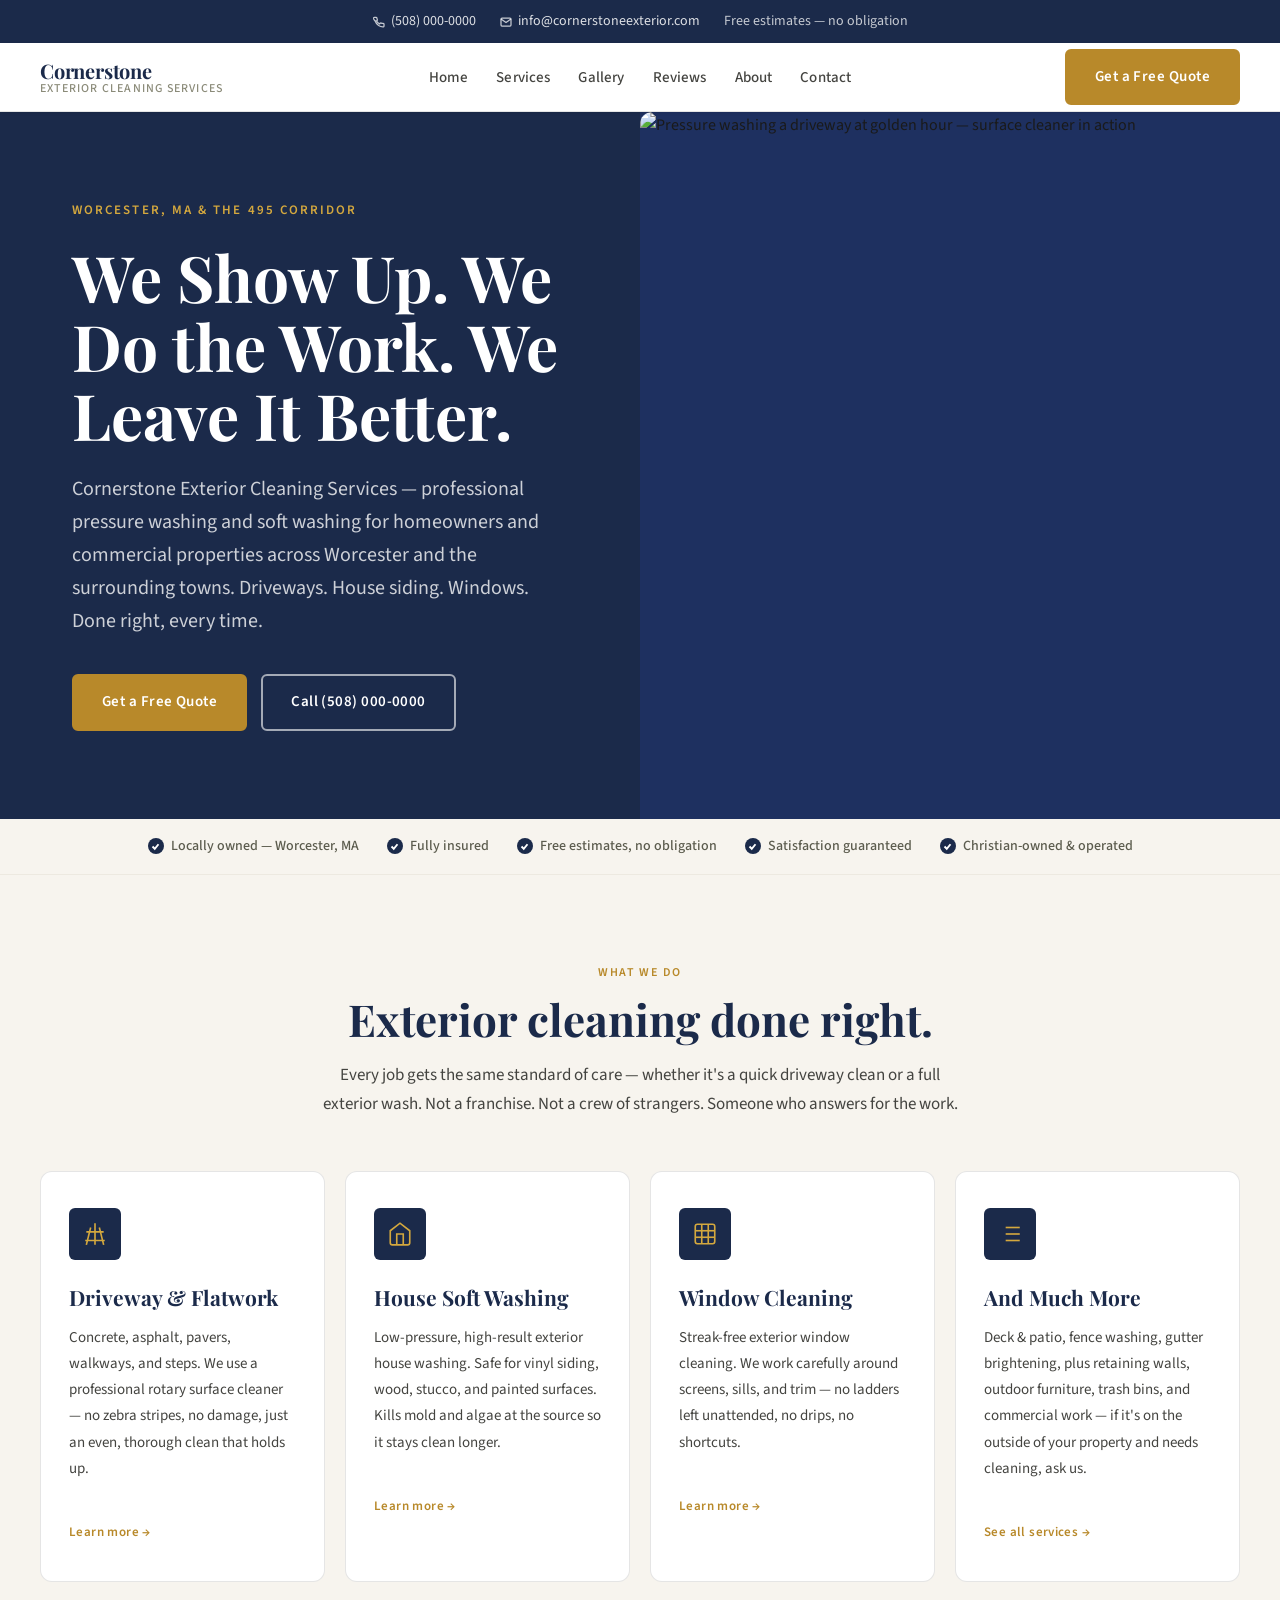
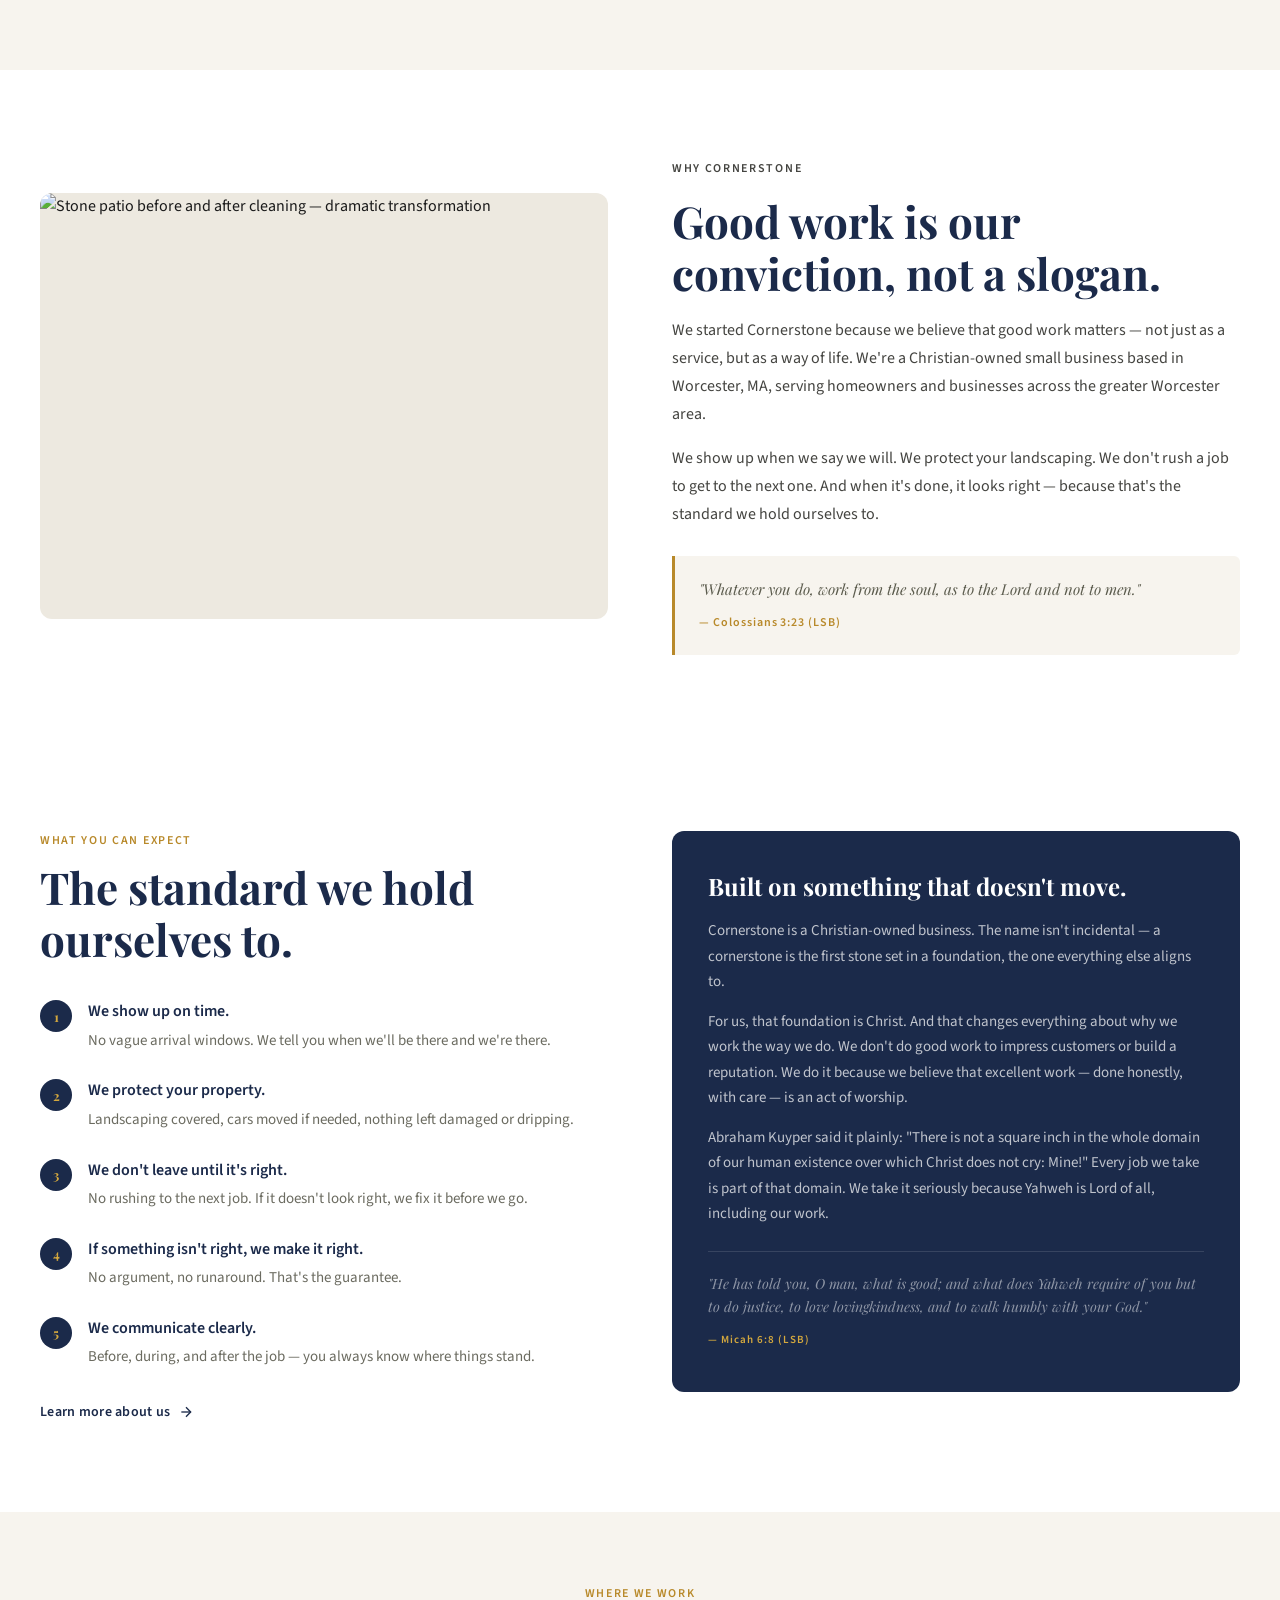
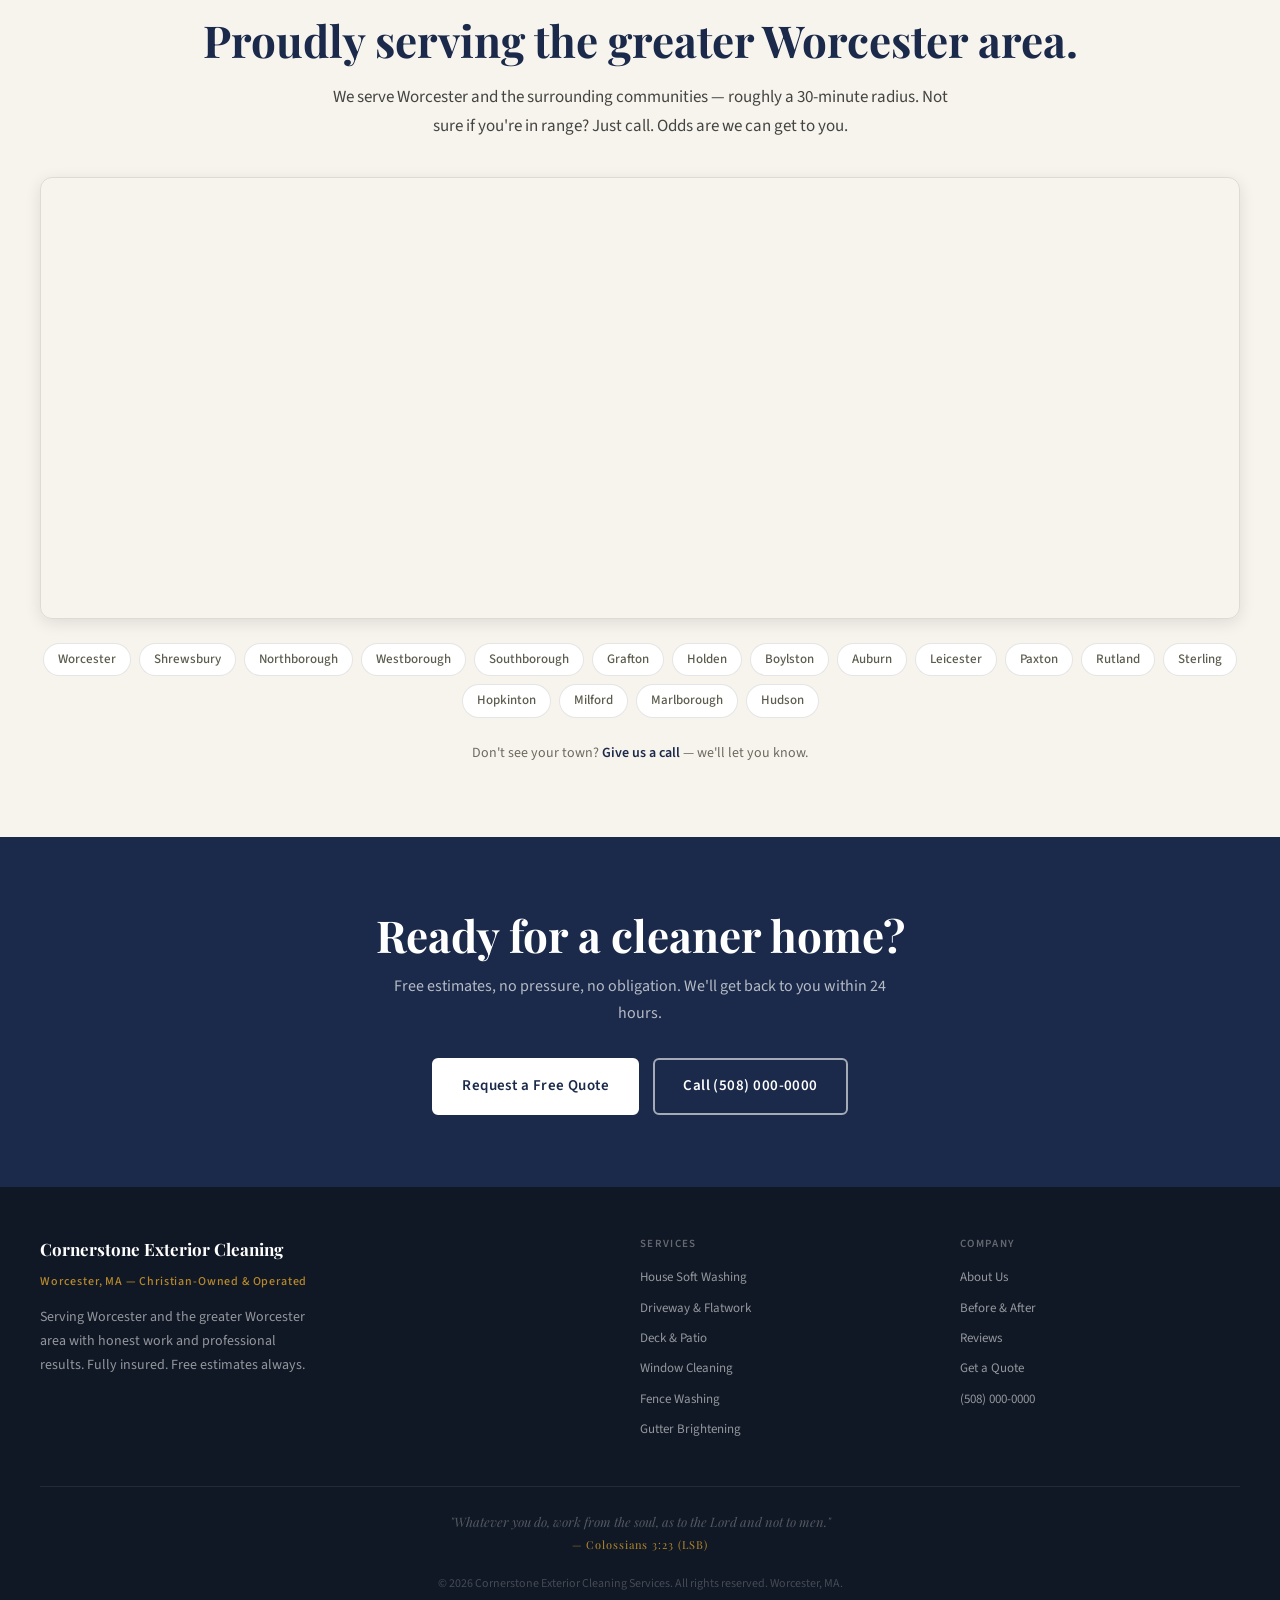
==== commit 67a145ac: "Add files via upload" ====
--- a/index.html
+++ b/index.html
@@ -189,8 +189,8 @@
           <p>We started Cornerstone because we believe that good work matters — not just as a service, but as a way of life. We're a Christian-owned small business based in Worcester, MA, serving homeowners and businesses across the greater Worcester area.</p>
           <p>We show up when we say we will. We protect your landscaping. We don't rush a job to get to the next one. And when it's done, it looks right — because that's the standard we hold ourselves to.</p>
           <div class="intro-quote">
-            <p>"Whatever you do, work heartily, as for the Lord and not for men."</p>
-            <cite>— Colossians 3:23</cite>
+            <p>"Whatever you do, work from the soul, as to the Lord and not to men."</p>
+            <cite>— Colossians 3:23 (LSB)</cite>
           </div>
         </div>
       </div>
@@ -254,8 +254,8 @@
           <p>For us, that foundation is Christ. And that changes everything about why we work the way we do. We don't do good work to impress customers or build a reputation. We do it because we believe that excellent work — done honestly, with care — is an act of worship.</p>
           <p>Abraham Kuyper said it plainly: "There is not a square inch in the whole domain of our human existence over which Christ does not cry: Mine!" Every job we take is part of that domain. We take it seriously because Yahweh is Lord of all, including our work.</p>
           <div class="why-statement-verse">
-            <p>"He has told you, O man, what is good; and what does the Lord require of you but to do justice, and to love kindness, and to walk humbly with your God."</p>
-            <cite>— Micah 6:8</cite>
+            <p>"He has told you, O man, what is good; and what does Yahweh require of you but to do justice, to love lovingkindness, and to walk humbly with your God."</p>
+            <cite>— Micah 6:8 (LSB)</cite>
           </div>
         </div>
       </div>
@@ -351,8 +351,8 @@
         </div>
       </div>
       <div class="footer-verse">
-        "Whatever you do, work heartily, as for the Lord and not for men."
-        <cite>— Colossians 3:23</cite>
+        "Whatever you do, work from the soul, as to the Lord and not to men."
+        <cite>— Colossians 3:23 (LSB)</cite>
       </div>
       <p class="footer-bottom">© 2026 Cornerstone Exterior Cleaning Services. All rights reserved. Worcester, MA.</p>
     </div>
--- a/styles.css
+++ b/styles.css
@@ -1111,6 +1111,9 @@
       .payment-methods { grid-template-columns: 1fr 1fr; }
       .expect-grid { grid-template-columns: 1fr; }
       [style*="grid-template-columns:1fr 1fr"] { grid-template-columns: 1fr !important; gap: 36px !important; }
+      .story-grid { grid-template-columns: 1fr !important; gap: 32px !important; }
+      .story-grid > div:first-child { order: 2; }
+      .story-grid > div:last-child { order: 1; }
     }
     @media (max-width: 640px) {
       .also-grid { grid-template-columns: 1fr; }
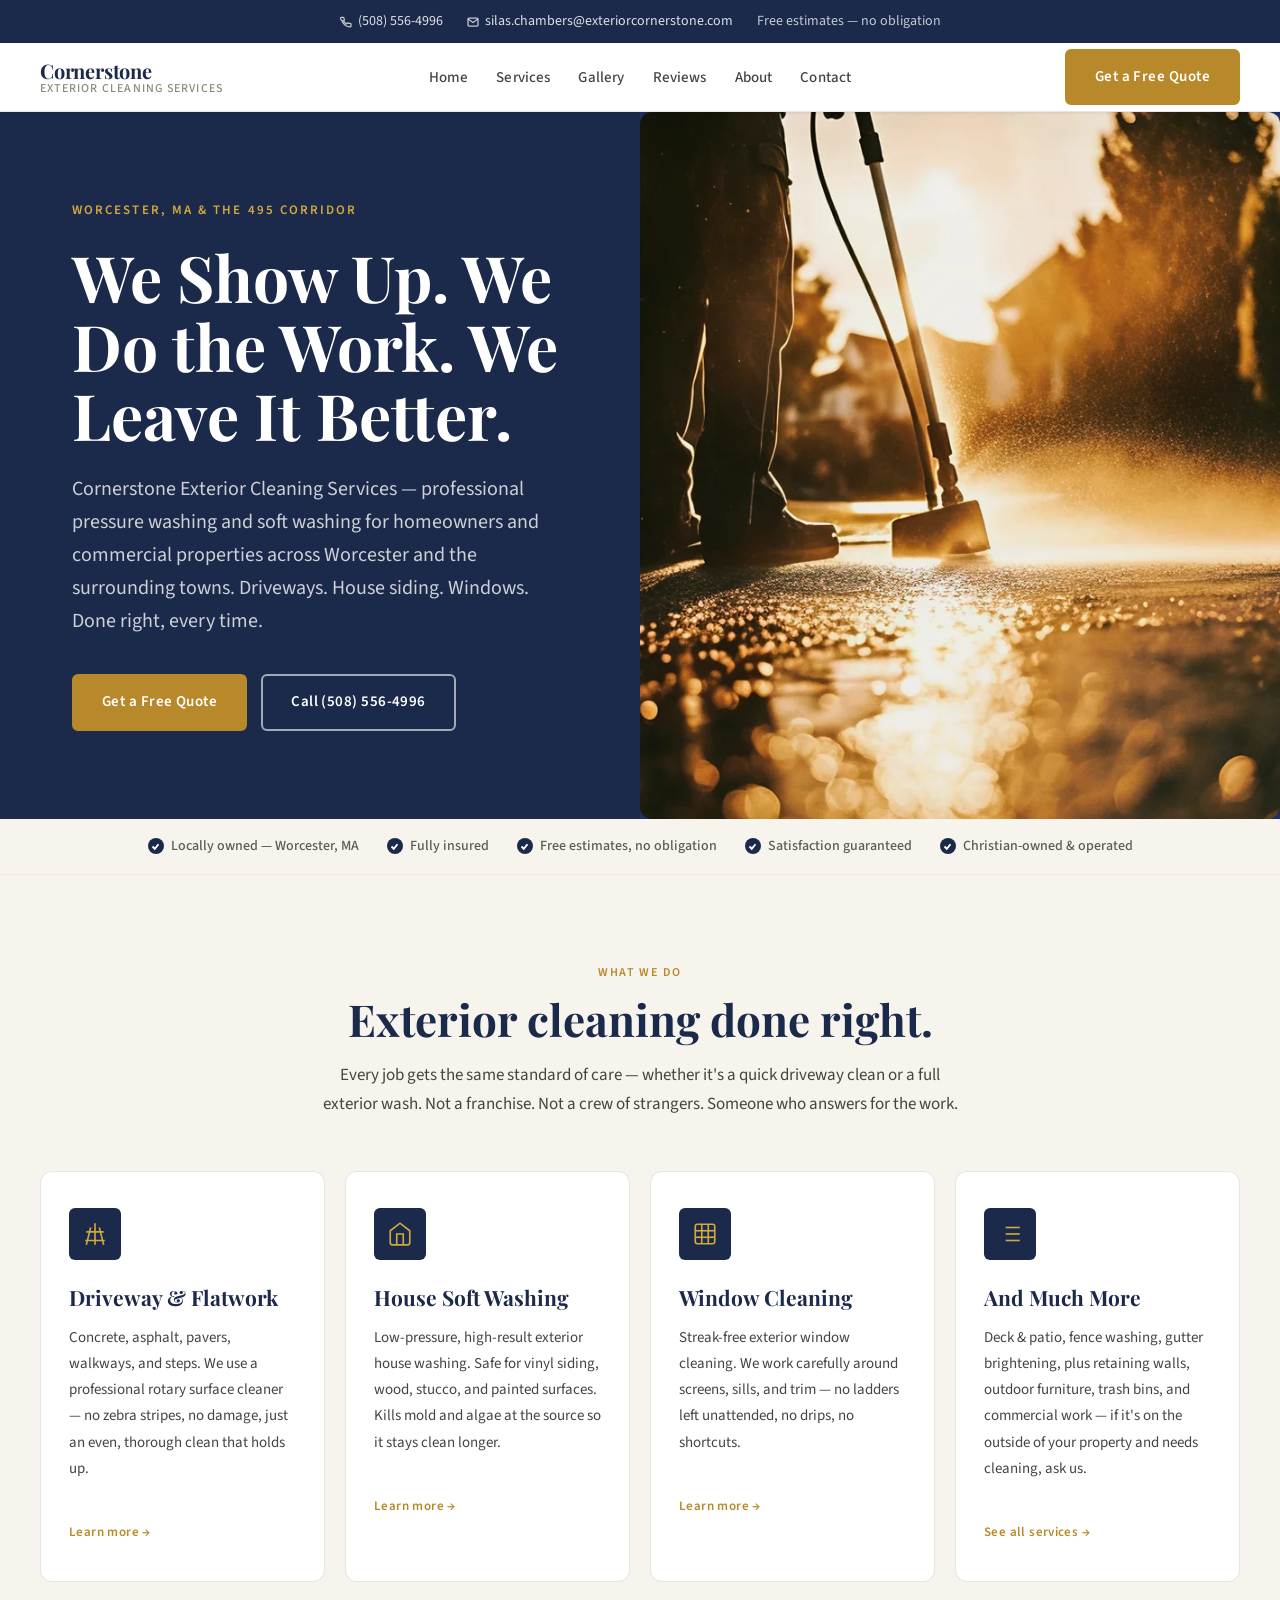
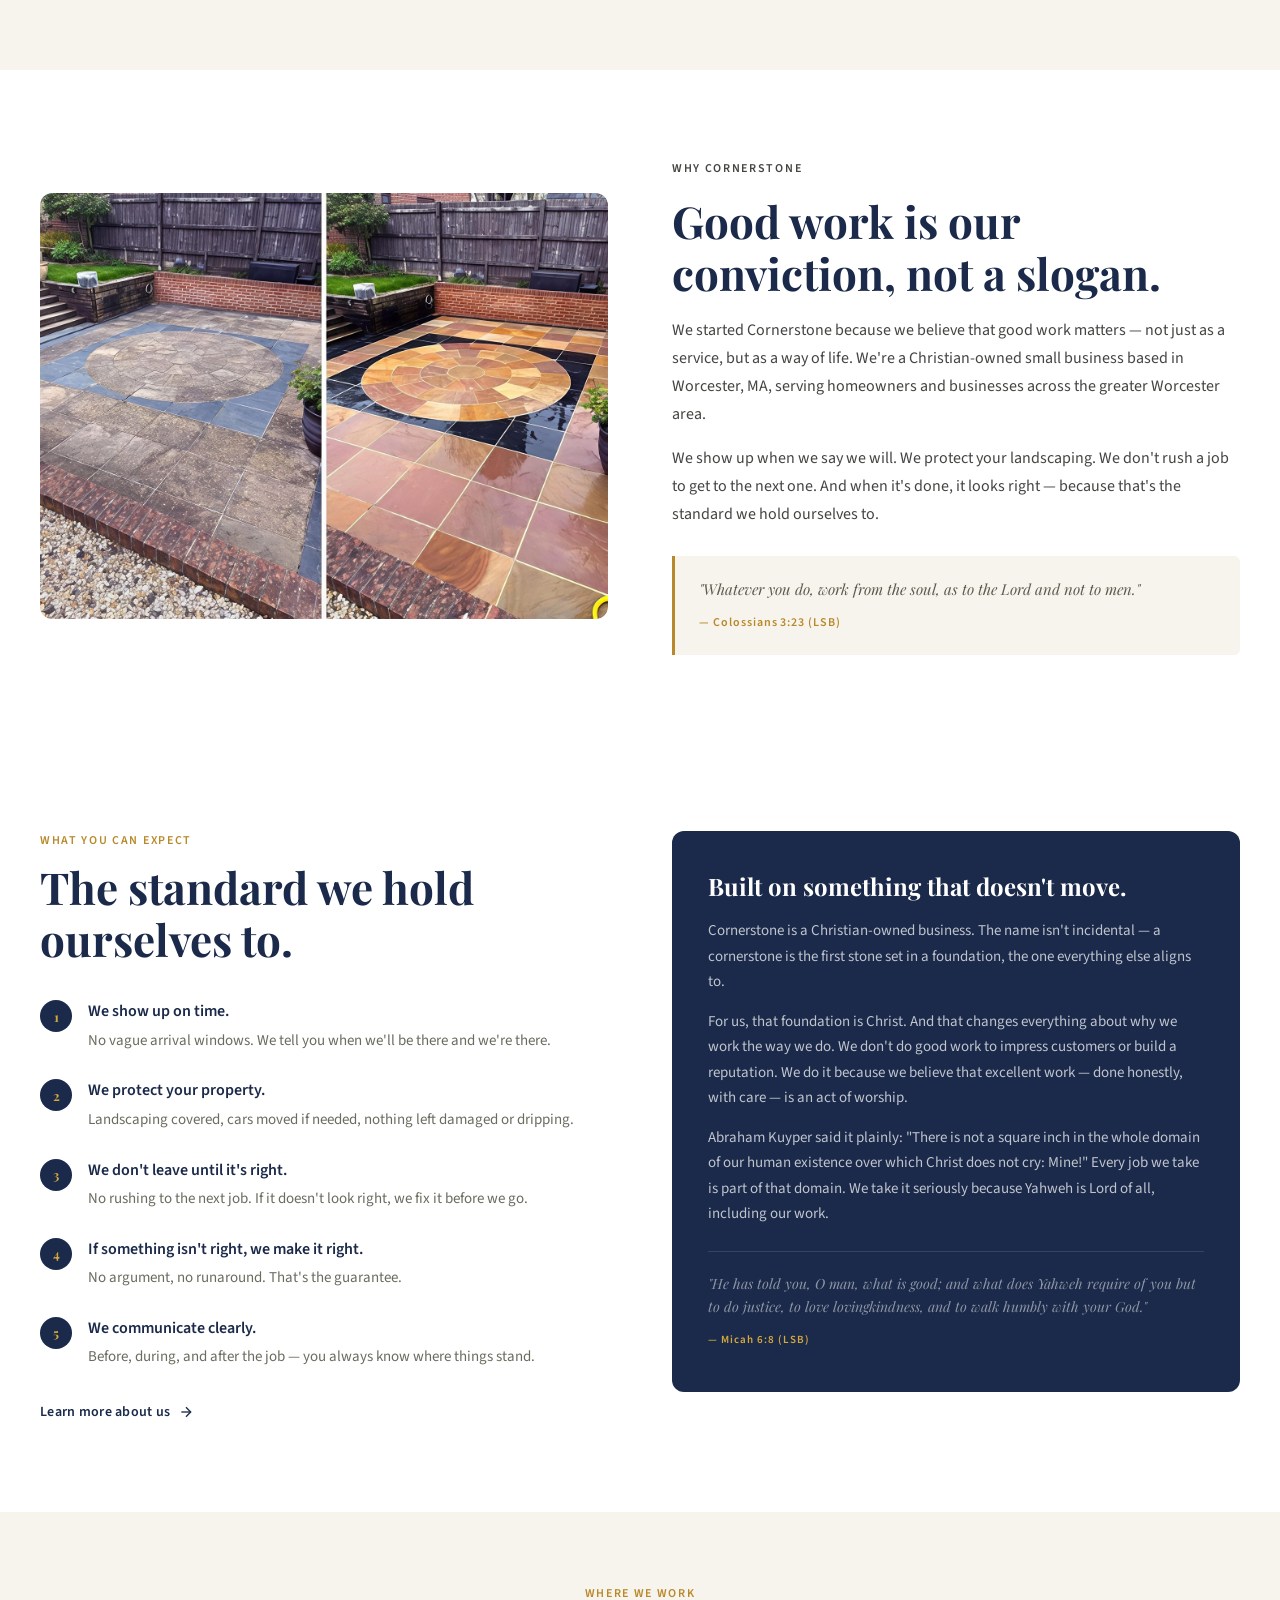
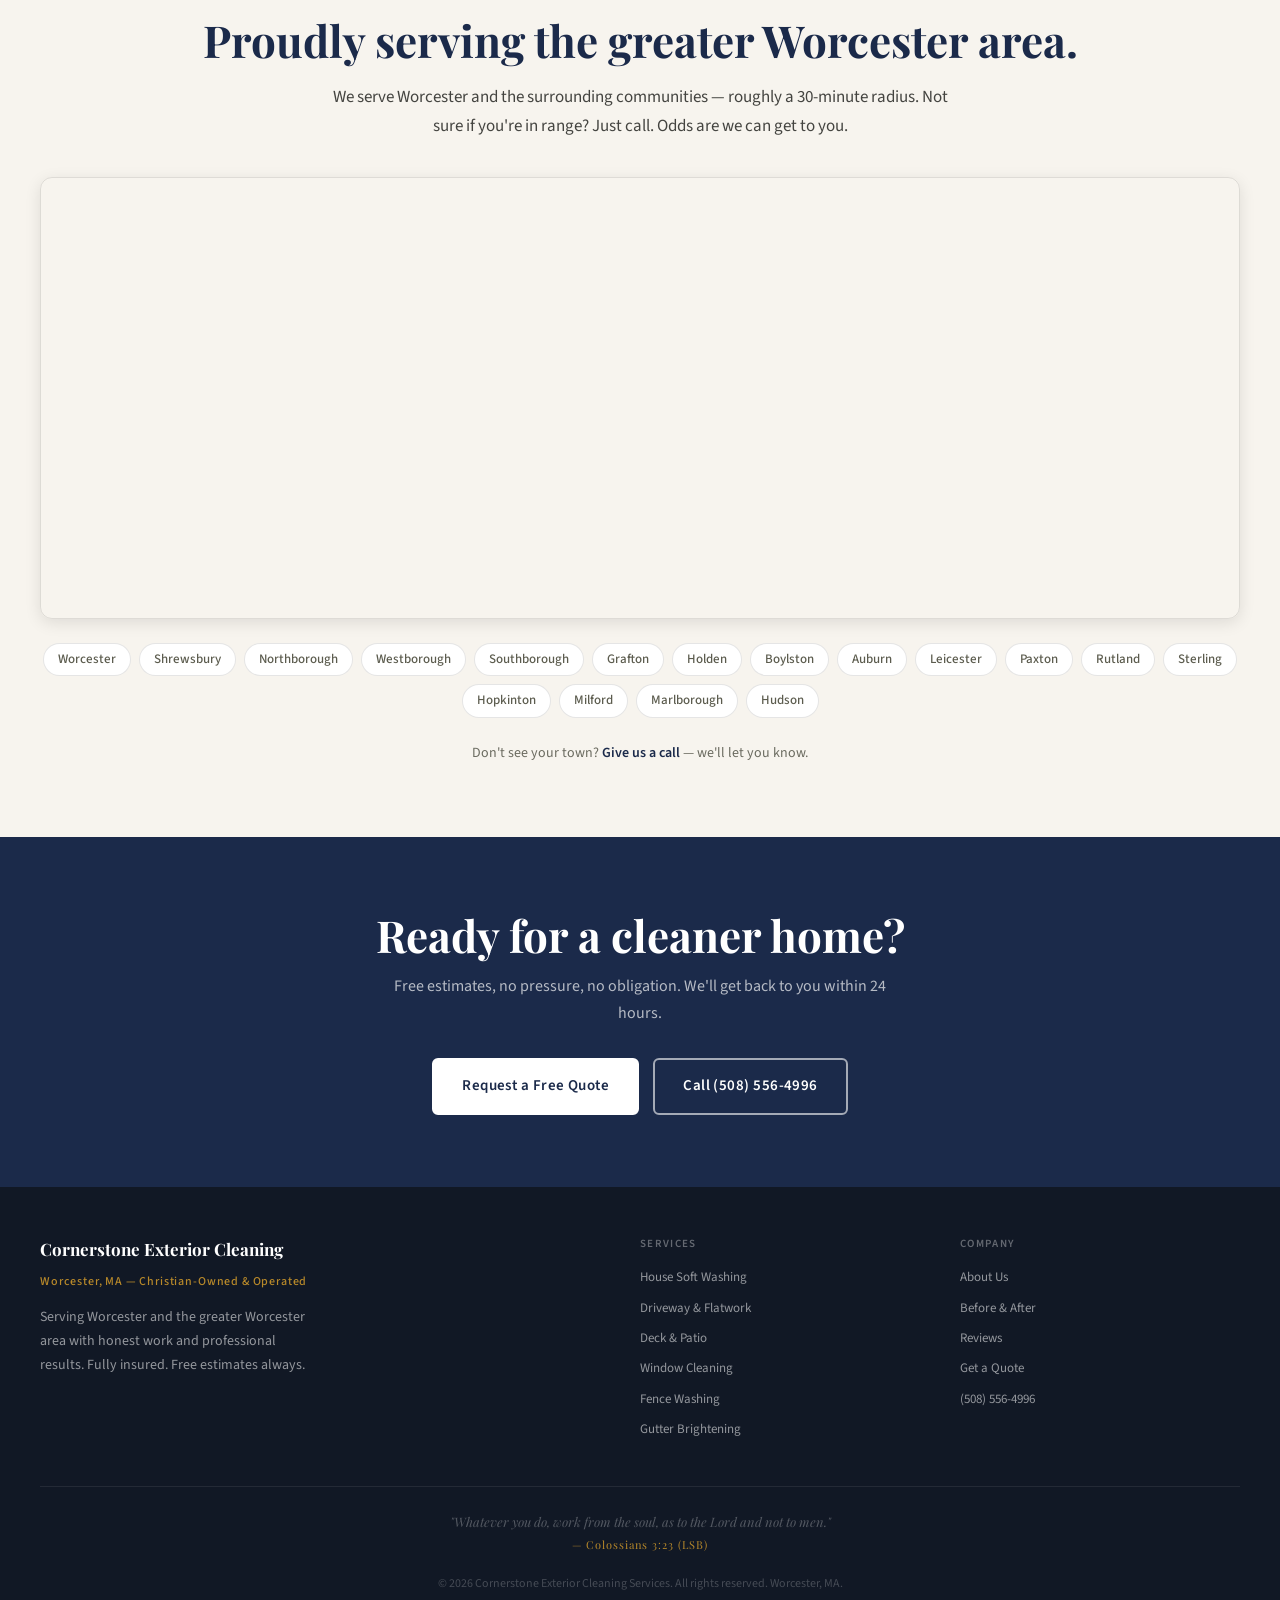
==== commit 0b7e2e87: "Add files via upload" ====
--- a/index.html
+++ b/index.html
@@ -21,11 +21,11 @@
       <div class="topbar-inner">
         <span>
           <svg width="12" height="12" viewBox="0 0 24 24" fill="none" stroke="currentColor" stroke-width="2.5" aria-hidden="true"><path d="M22 16.92v3a2 2 0 01-2.18 2 19.79 19.79 0 01-8.63-3.07A19.5 19.5 0 013.95 9.5 19.79 19.79 0 01.87 4.85 2 2 0 012.85 2.68l3-.02a2 2 0 012 1.72c.12.96.36 1.9.71 2.81a2 2 0 01-.45 2.11L6.91 9.5a16 16 0 006.29 6.29l1.18-1.18a2 2 0 012.11-.45c.91.35 1.85.59 2.81.71A2 2 0 0122 16.92z"/></svg>
-          <a href="tel:+15080000000">(508) 000-0000</a>
+          <a href="tel:+15085564996">(508) 556-4996</a>
         </span>
         <span>
           <svg width="12" height="12" viewBox="0 0 24 24" fill="none" stroke="currentColor" stroke-width="2.5" aria-hidden="true"><path d="M4 4h16c1.1 0 2 .9 2 2v12c0 1.1-.9 2-2 2H4c-1.1 0-2-.9-2-2V6c0-1.1.9-2 2-2z"/><polyline points="22,6 12,13 2,6"/></svg>
-          <a href="mailto:info@cornerstoneexterior.com">info@cornerstoneexterior.com</a>
+          <a href="mailto:silas.chambers@exteriorcornerstone.com">silas.chambers@exteriorcornerstone.com</a>
         </span>
         <span>Free estimates — no obligation</span>
       </div>
@@ -36,32 +36,32 @@
   <nav aria-label="Main navigation">
     <div class="container">
       <div class="nav-inner">
-        <a href="/Cornerstone-Exterior-Cleaning-Services/index.html" class="nav-logo" aria-label="Cornerstone Exterior Cleaning Services — Home">
+        <a href="/index.html" class="nav-logo" aria-label="Cornerstone Exterior Cleaning Services — Home">
           <span class="nav-logo-name">Cornerstone</span>
           <span class="nav-logo-sub">Exterior Cleaning Services</span>
         </a>
         <ul class="nav-links">
-          <li><a href="/Cornerstone-Exterior-Cleaning-Services/index.html">Home</a></li>
-          <li><a href="/Cornerstone-Exterior-Cleaning-Services/services.html">Services</a></li>
-          <li><a href="/Cornerstone-Exterior-Cleaning-Services/gallery.html">Gallery</a></li>
-          <li><a href="/Cornerstone-Exterior-Cleaning-Services/testimonials.html">Reviews</a></li>
-          <li><a href="/Cornerstone-Exterior-Cleaning-Services/about.html">About</a></li>
-          <li><a href="/Cornerstone-Exterior-Cleaning-Services/contact.html">Contact</a></li>
+          <li><a href="/index.html">Home</a></li>
+          <li><a href="/services.html">Services</a></li>
+          <li><a href="/gallery.html">Gallery</a></li>
+          <li><a href="/testimonials.html">Reviews</a></li>
+          <li><a href="/about.html">About</a></li>
+          <li><a href="/contact.html">Contact</a></li>
         </ul>
-        <a href="/Cornerstone-Exterior-Cleaning-Services/quote.html" class="btn btn-primary nav-cta">Get a Free Quote</a>
+        <a href="/quote.html" class="btn btn-primary nav-cta">Get a Free Quote</a>
         <button class="hamburger" id="hamburger" aria-label="Open menu" aria-expanded="false">
           <span></span><span></span><span></span>
         </button>
       </div>
     </div>
     <div class="mobile-menu" id="mobileMenu" role="navigation" aria-label="Mobile menu">
-      <a href="/Cornerstone-Exterior-Cleaning-Services/index.html">Home</a>
-      <a href="/Cornerstone-Exterior-Cleaning-Services/services.html">Services</a>
-      <a href="/Cornerstone-Exterior-Cleaning-Services/gallery.html">Gallery</a>
-      <a href="/Cornerstone-Exterior-Cleaning-Services/testimonials.html">Reviews</a>
-      <a href="/Cornerstone-Exterior-Cleaning-Services/about.html">About</a>
-      <a href="/Cornerstone-Exterior-Cleaning-Services/contact.html">Contact</a>
-      <a href="/Cornerstone-Exterior-Cleaning-Services/quote.html" class="btn btn-primary">Get a Free Quote</a>
+      <a href="/index.html">Home</a>
+      <a href="/services.html">Services</a>
+      <a href="/gallery.html">Gallery</a>
+      <a href="/testimonials.html">Reviews</a>
+      <a href="/about.html">About</a>
+      <a href="/contact.html">Contact</a>
+      <a href="/quote.html" class="btn btn-primary">Get a Free Quote</a>
     </div>
   </nav>
 
@@ -82,15 +82,15 @@
             and the surrounding towns. Driveways. House siding. Windows. Done right, every time.
           </p>
           <div class="hero-buttons">
-            <a href="/Cornerstone-Exterior-Cleaning-Services/quote.html" class="btn btn-primary">Get a Free Quote</a>
-            <a href="tel:+15080000000" class="btn btn-outline">Call (508) 000-0000</a>
+            <a href="/quote.html" class="btn btn-primary">Get a Free Quote</a>
+            <a href="tel:+15085564996" class="btn btn-outline">Call (508) 556-4996</a>
           </div>
         </div>
       </div>
 
       <!-- RIGHT: hero photo -->
       <div class="hero-right">
-        <img src="/Cornerstone-Exterior-Cleaning-Services/images/hero-driveway.webp"
+        <img src="/images/hero-driveway.webp"
              alt="Pressure washing a driveway at golden hour — surface cleaner in action"
              style="width:100%;height:100%;object-fit:cover;display:block;border-radius:var(--radius-lg);" />
       </div>
@@ -142,7 +142,7 @@
           </div>
           <h3 class="service-name">Driveway &amp; Flatwork</h3>
           <p class="service-desc">Concrete, asphalt, pavers, walkways, and steps. We use a professional rotary surface cleaner — no zebra stripes, no damage, just an even, thorough clean that holds up.</p>
-          <a href="/Cornerstone-Exterior-Cleaning-Services/services.html#flatwork" style="display:inline-block;margin-top:16px;font-size:13px;font-weight:600;color:var(--gold);letter-spacing:0.03em;">Learn more →</a>
+          <a href="/services.html#flatwork" style="display:inline-block;margin-top:16px;font-size:13px;font-weight:600;color:var(--gold);letter-spacing:0.03em;">Learn more →</a>
         </article>
 
         <article class="service-card">
@@ -151,7 +151,7 @@
           </div>
           <h3 class="service-name">House Soft Washing</h3>
           <p class="service-desc">Low-pressure, high-result exterior house washing. Safe for vinyl siding, wood, stucco, and painted surfaces. Kills mold and algae at the source so it stays clean longer.</p>
-          <a href="/Cornerstone-Exterior-Cleaning-Services/services.html#softwash" style="display:inline-block;margin-top:16px;font-size:13px;font-weight:600;color:var(--gold);letter-spacing:0.03em;">Learn more →</a>
+          <a href="/services.html#softwash" style="display:inline-block;margin-top:16px;font-size:13px;font-weight:600;color:var(--gold);letter-spacing:0.03em;">Learn more →</a>
         </article>
 
         <article class="service-card">
@@ -160,7 +160,7 @@
           </div>
           <h3 class="service-name">Window Cleaning</h3>
           <p class="service-desc">Streak-free exterior window cleaning. We work carefully around screens, sills, and trim — no ladders left unattended, no drips, no shortcuts.</p>
-          <a href="/Cornerstone-Exterior-Cleaning-Services/services.html#windows" style="display:inline-block;margin-top:16px;font-size:13px;font-weight:600;color:var(--gold);letter-spacing:0.03em;">Learn more →</a>
+          <a href="/services.html#windows" style="display:inline-block;margin-top:16px;font-size:13px;font-weight:600;color:var(--gold);letter-spacing:0.03em;">Learn more →</a>
         </article>
 
         <article class="service-card">
@@ -169,7 +169,7 @@
           </div>
           <h3 class="service-name">And Much More</h3>
           <p class="service-desc">Deck &amp; patio, fence washing, gutter brightening, plus retaining walls, outdoor furniture, trash bins, and commercial work — if it's on the outside of your property and needs cleaning, ask us.</p>
-          <a href="/Cornerstone-Exterior-Cleaning-Services/services.html" style="display:inline-block;margin-top:16px;font-size:13px;font-weight:600;color:var(--gold);letter-spacing:0.03em;">See all services →</a>
+          <a href="/services.html" style="display:inline-block;margin-top:16px;font-size:13px;font-weight:600;color:var(--gold);letter-spacing:0.03em;">See all services →</a>
         </article>
 
       </div>
@@ -181,7 +181,7 @@
     <div class="container">
       <div class="intro-grid">
         <div class="intro-image">
-          <img src="/Cornerstone-Exterior-Cleaning-Services/images/patio-before-after.jpg" alt="Stone patio before and after cleaning — dramatic transformation" loading="lazy" style="width:100%;height:100%;object-fit:cover;border-radius:var(--radius-lg);" />
+          <img src="/images/patio-before-after.jpg" alt="Stone patio before and after cleaning — dramatic transformation" loading="lazy" style="width:100%;height:100%;object-fit:cover;border-radius:var(--radius-lg);" />
         </div>
         <div class="intro-text">
           <p class="section-label">Why Cornerstone</p>
@@ -242,7 +242,7 @@
             </div>
           </div>
           <div class="why-cta">
-            <a href="/Cornerstone-Exterior-Cleaning-Services/about.html">
+            <a href="/about.html">
               Learn more about us
               <svg viewBox="0 0 24 24" aria-hidden="true"><line x1="5" y1="12" x2="19" y2="12"/><polyline points="12 5 19 12 12 19"/></svg>
             </a>
@@ -304,7 +304,7 @@
       </div>
 
       <p style="text-align:center;margin-top:24px;font-size:14px;color:var(--text-muted);">
-        Don't see your town? <a href="tel:+15080000000" style="color:var(--navy);font-weight:600;">Give us a call</a> — we'll let you know.
+        Don't see your town? <a href="tel:+15085564996" style="color:var(--navy);font-weight:600;">Give us a call</a> — we'll let you know.
       </p>
     </div>
   </section>
@@ -316,8 +316,8 @@
         <h2 class="section-title" id="cta-heading">Ready for a cleaner home?</h2>
         <p>Free estimates, no pressure, no obligation. We'll get back to you within 24 hours.</p>
         <div class="cta-buttons">
-          <a href="/Cornerstone-Exterior-Cleaning-Services/quote.html" class="btn btn-white">Request a Free Quote</a>
-          <a href="tel:+15080000000" class="btn btn-outline">Call (508) 000-0000</a>
+          <a href="/quote.html" class="btn btn-white">Request a Free Quote</a>
+          <a href="tel:+15085564996" class="btn btn-outline">Call (508) 556-4996</a>
         </div>
       </div>
     </div>
@@ -334,20 +334,20 @@
         </div>
         <div class="footer-col">
           <h4>Services</h4>
-          <a href="/Cornerstone-Exterior-Cleaning-Services/services.html#softwash">House Soft Washing</a>
-          <a href="/Cornerstone-Exterior-Cleaning-Services/services.html#flatwork">Driveway &amp; Flatwork</a>
-          <a href="/Cornerstone-Exterior-Cleaning-Services/services.html#deckpatio">Deck &amp; Patio</a>
-          <a href="/Cornerstone-Exterior-Cleaning-Services/services.html#windows">Window Cleaning</a>
-          <a href="/Cornerstone-Exterior-Cleaning-Services/services.html#fences">Fence Washing</a>
-          <a href="/Cornerstone-Exterior-Cleaning-Services/services.html#gutters">Gutter Brightening</a>
+          <a href="/services.html#softwash">House Soft Washing</a>
+          <a href="/services.html#flatwork">Driveway &amp; Flatwork</a>
+          <a href="/services.html#deckpatio">Deck &amp; Patio</a>
+          <a href="/services.html#windows">Window Cleaning</a>
+          <a href="/services.html#fences">Fence Washing</a>
+          <a href="/services.html#gutters">Gutter Brightening</a>
         </div>
         <div class="footer-col">
           <h4>Company</h4>
-          <a href="/Cornerstone-Exterior-Cleaning-Services/about.html">About Us</a>
-          <a href="/Cornerstone-Exterior-Cleaning-Services/gallery.html">Before &amp; After</a>
-          <a href="/Cornerstone-Exterior-Cleaning-Services/testimonials.html">Reviews</a>
-          <a href="/Cornerstone-Exterior-Cleaning-Services/quote.html">Get a Quote</a>
-          <a href="tel:+15080000000">(508) 000-0000</a>
+          <a href="/about.html">About Us</a>
+          <a href="/gallery.html">Before &amp; After</a>
+          <a href="/testimonials.html">Reviews</a>
+          <a href="/quote.html">Get a Quote</a>
+          <a href="tel:+15085564996">(508) 556-4996</a>
         </div>
       </div>
       <div class="footer-verse">
